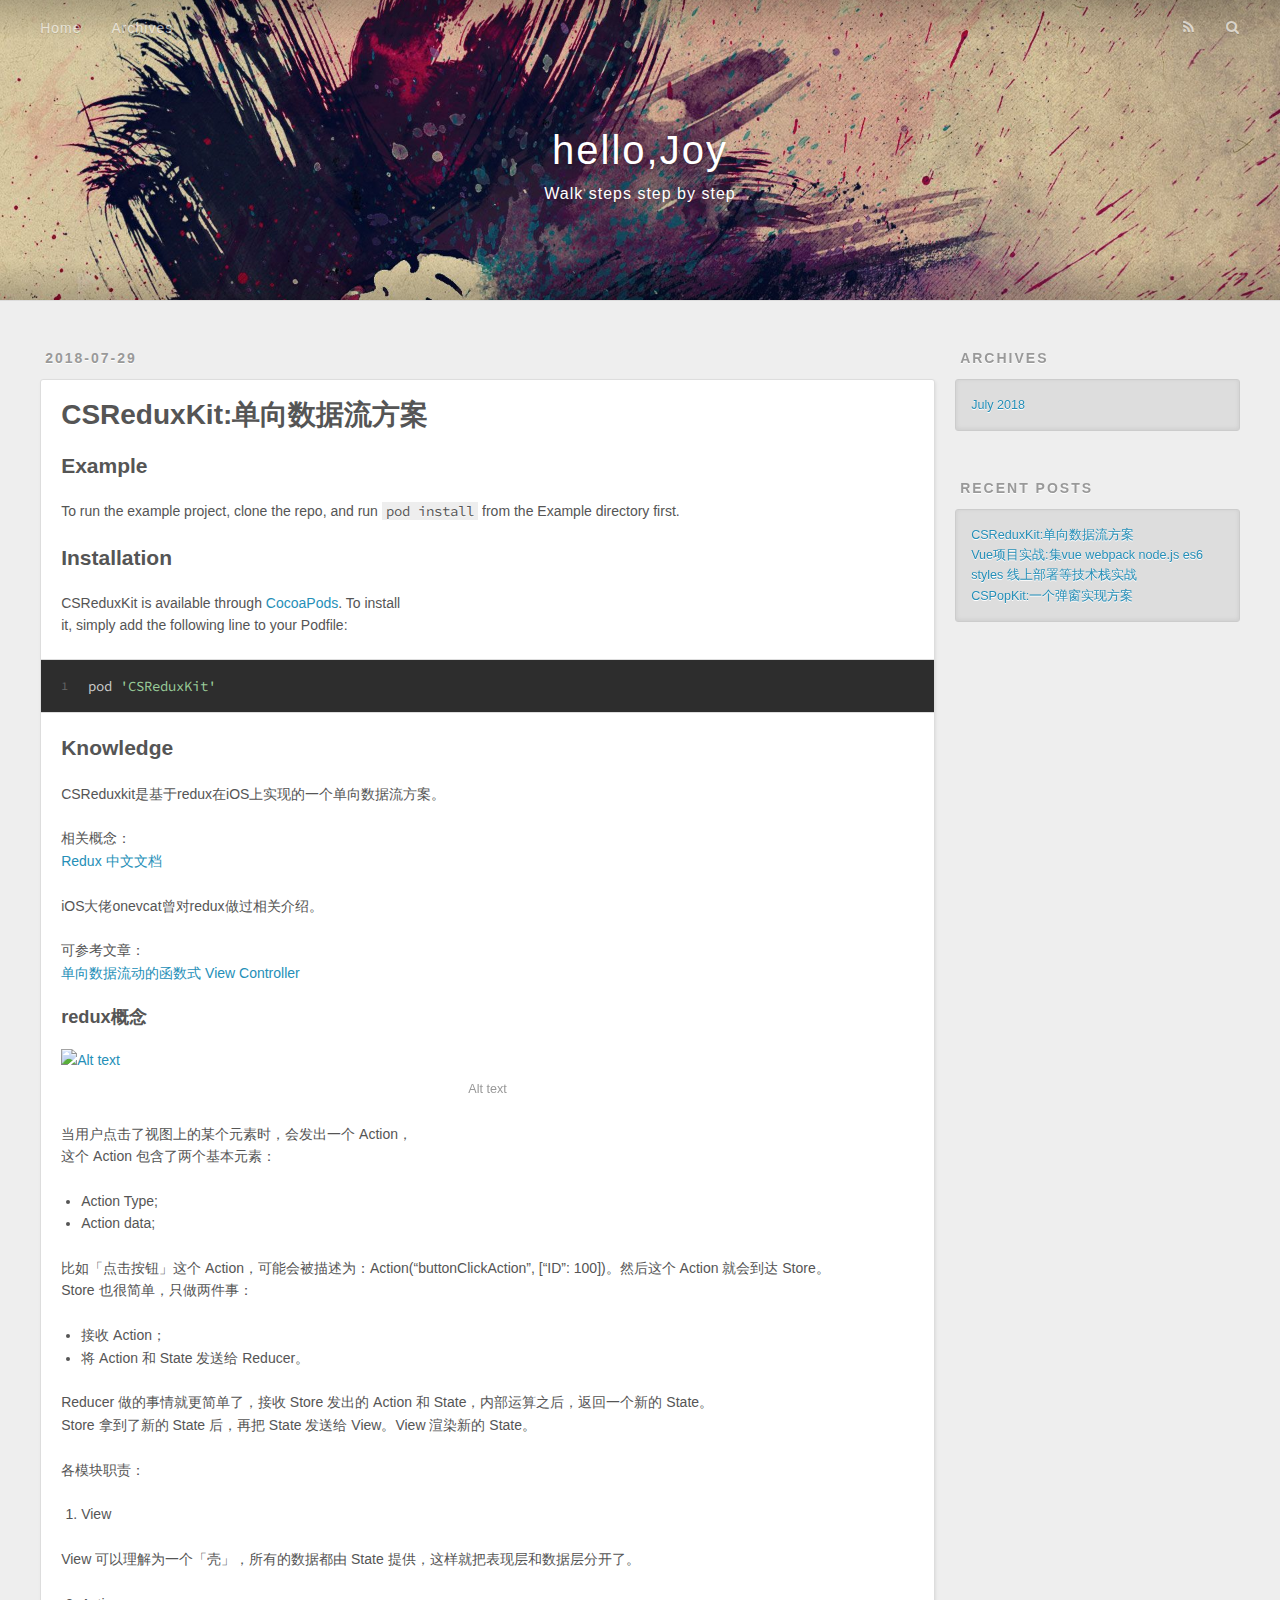
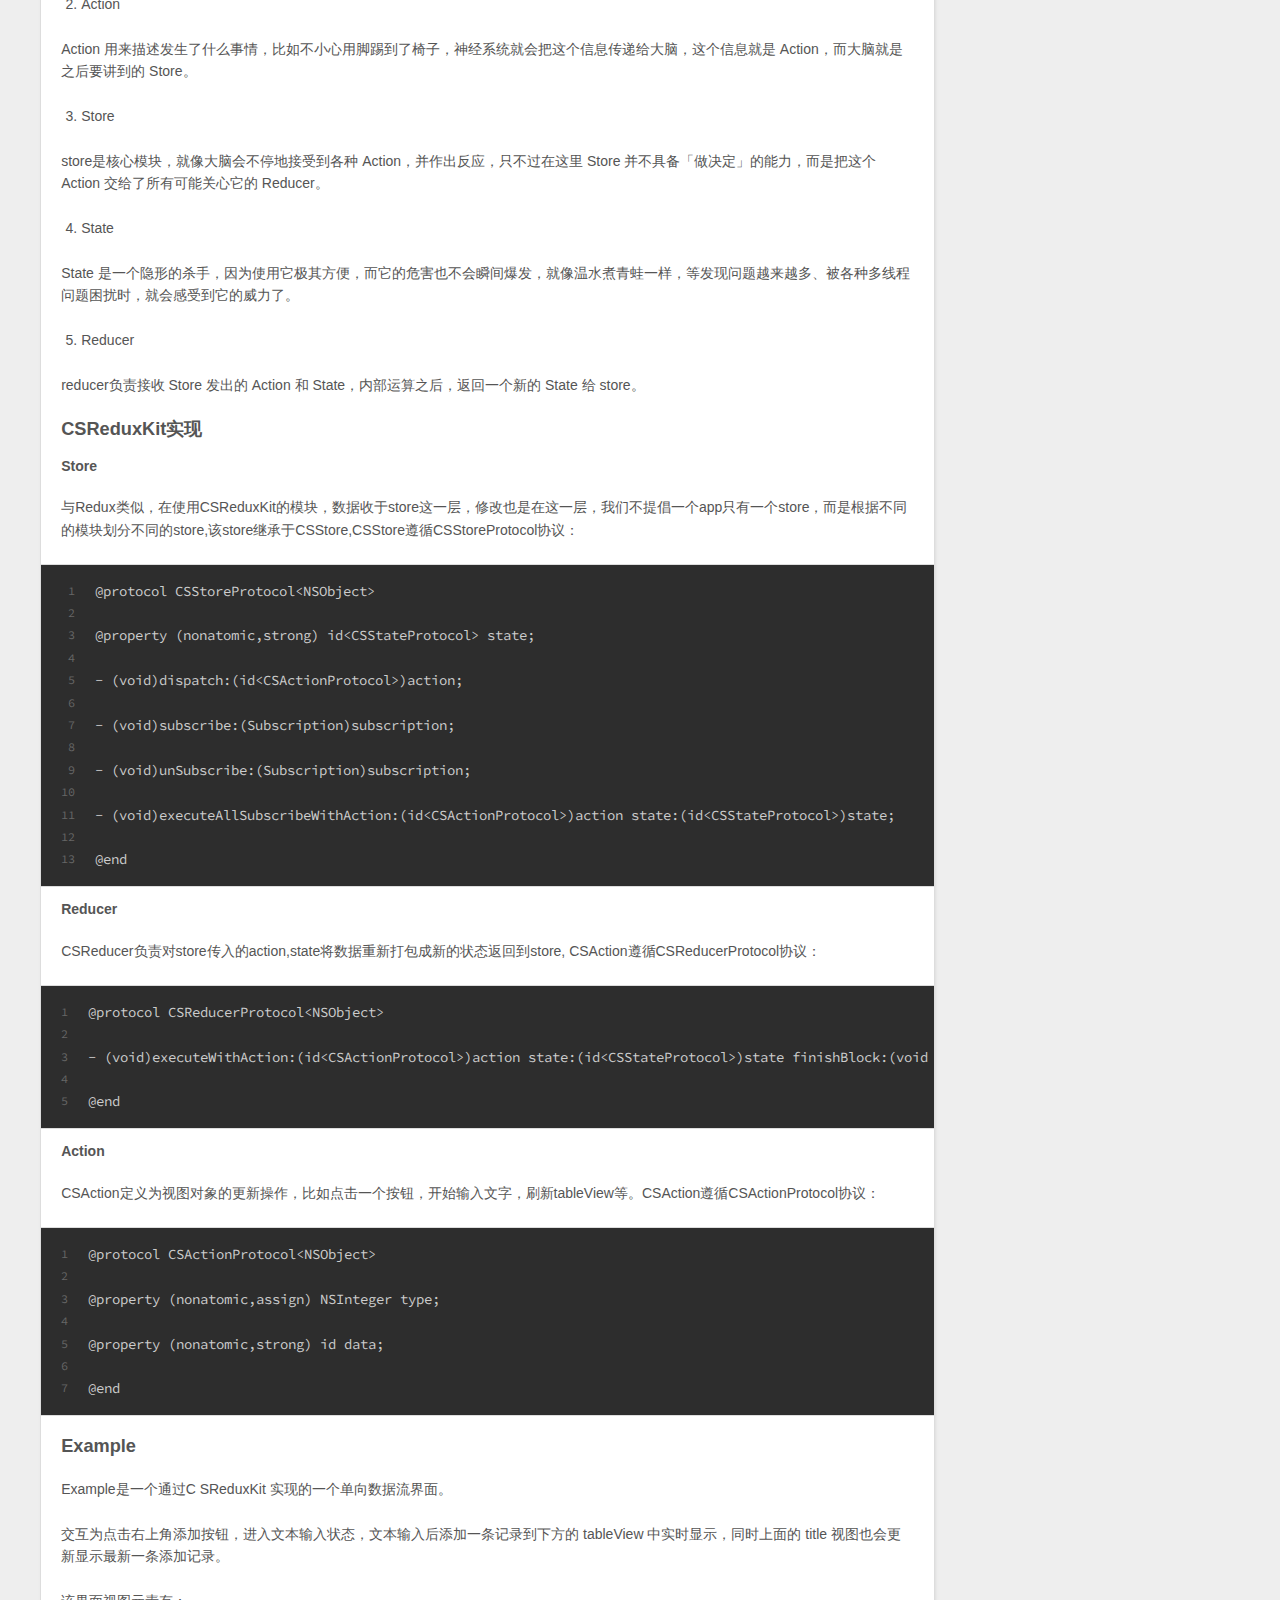
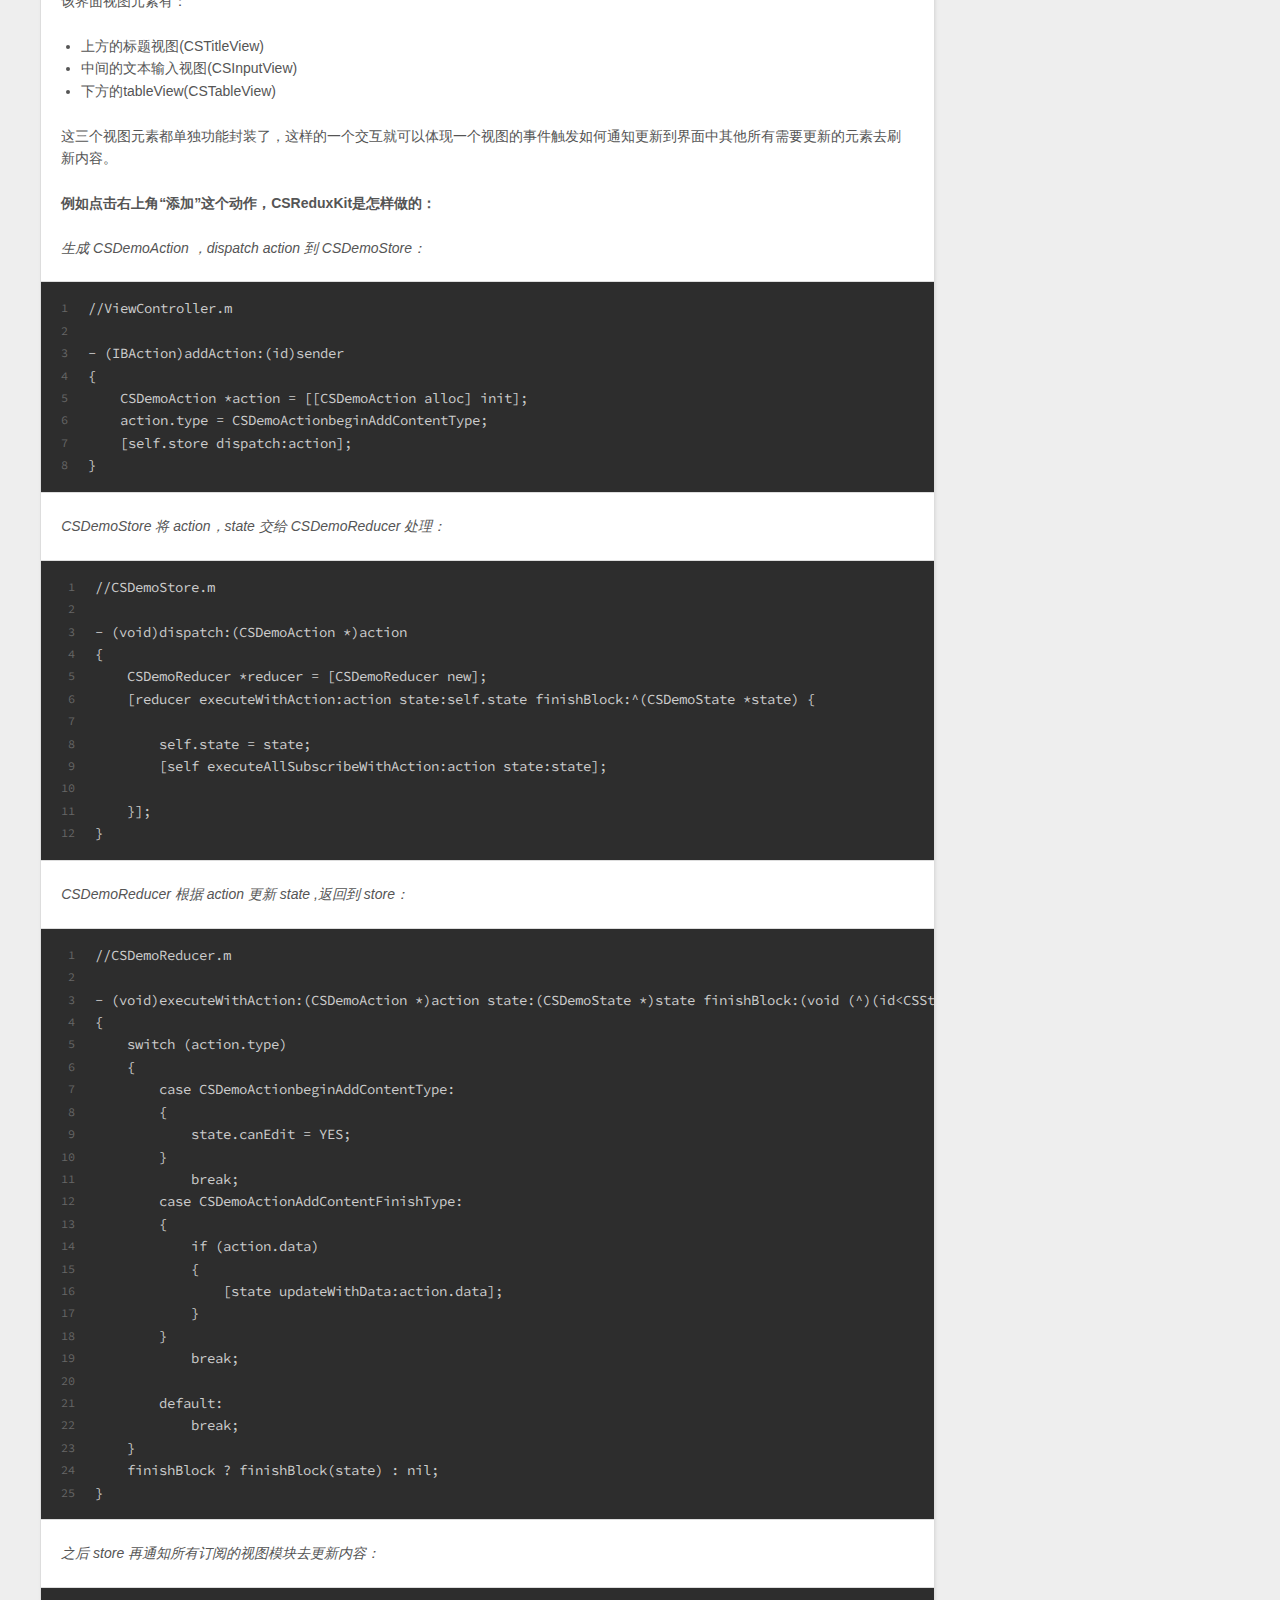
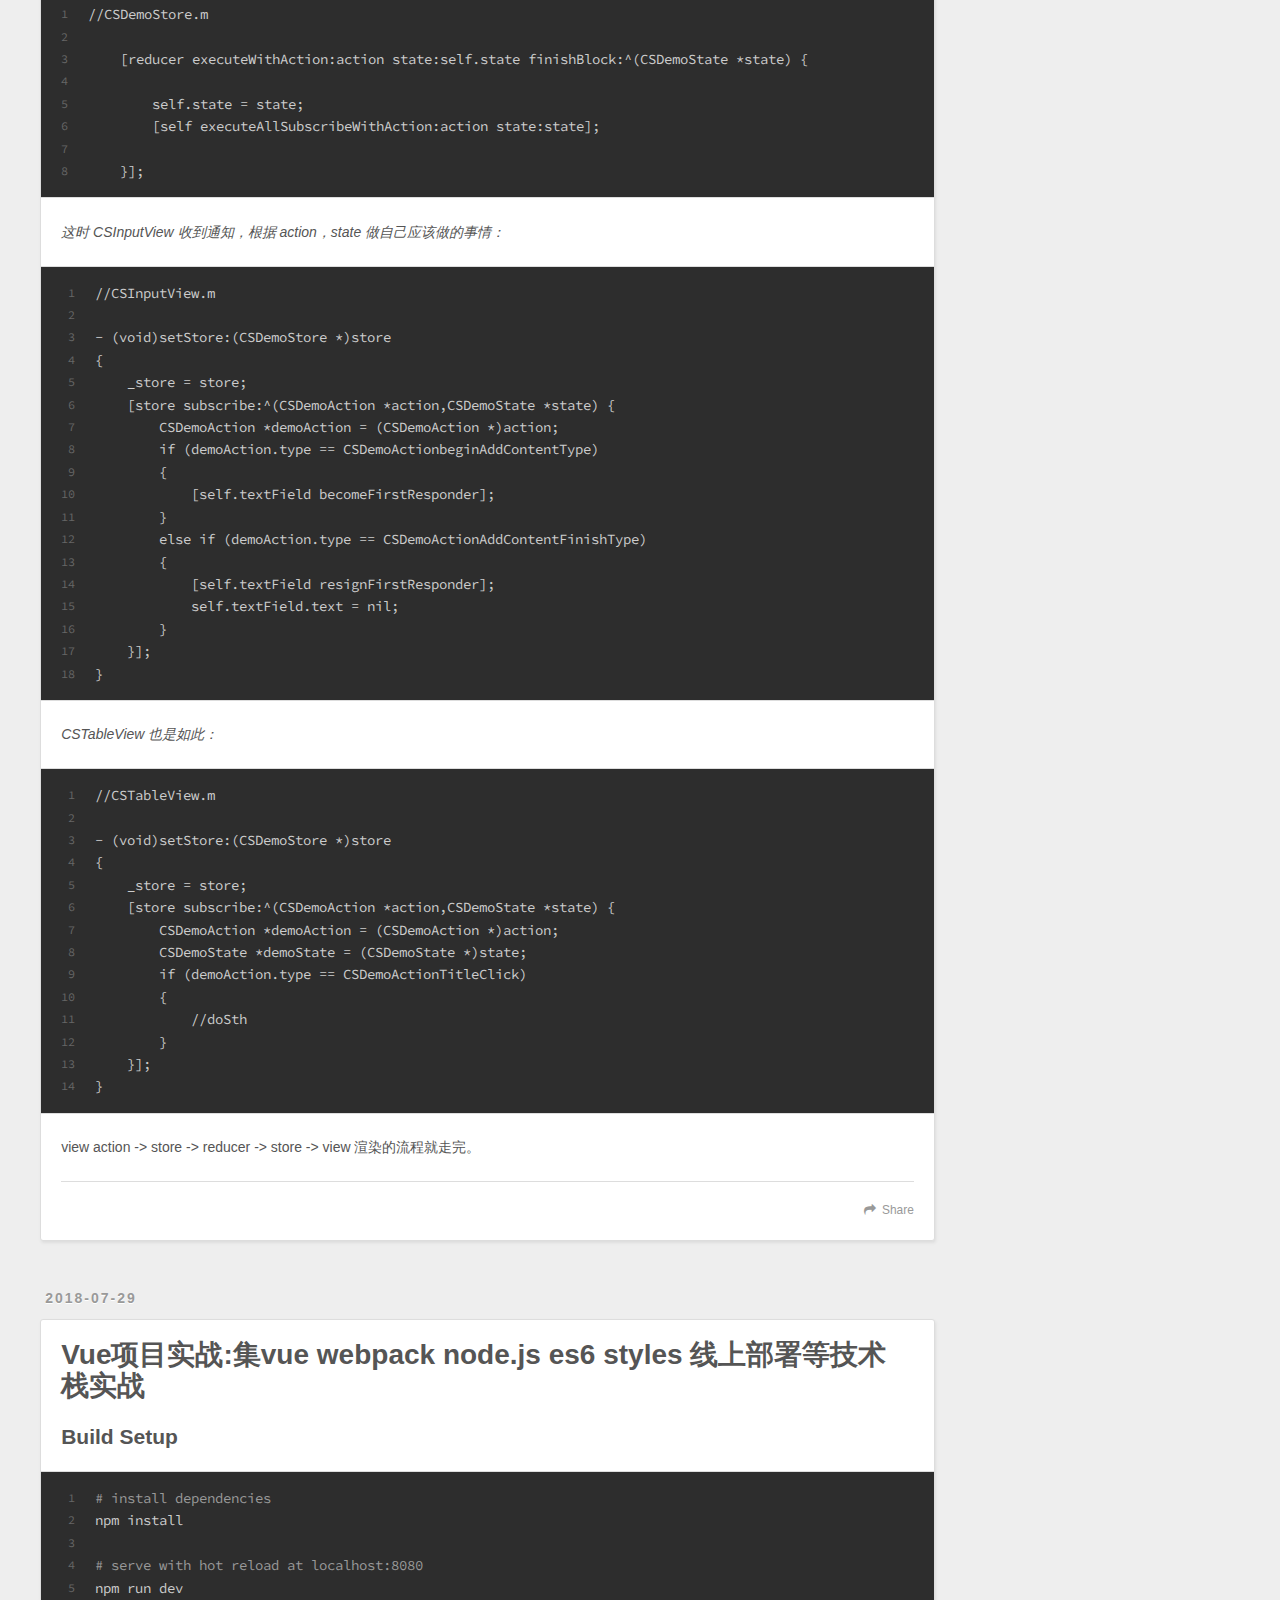
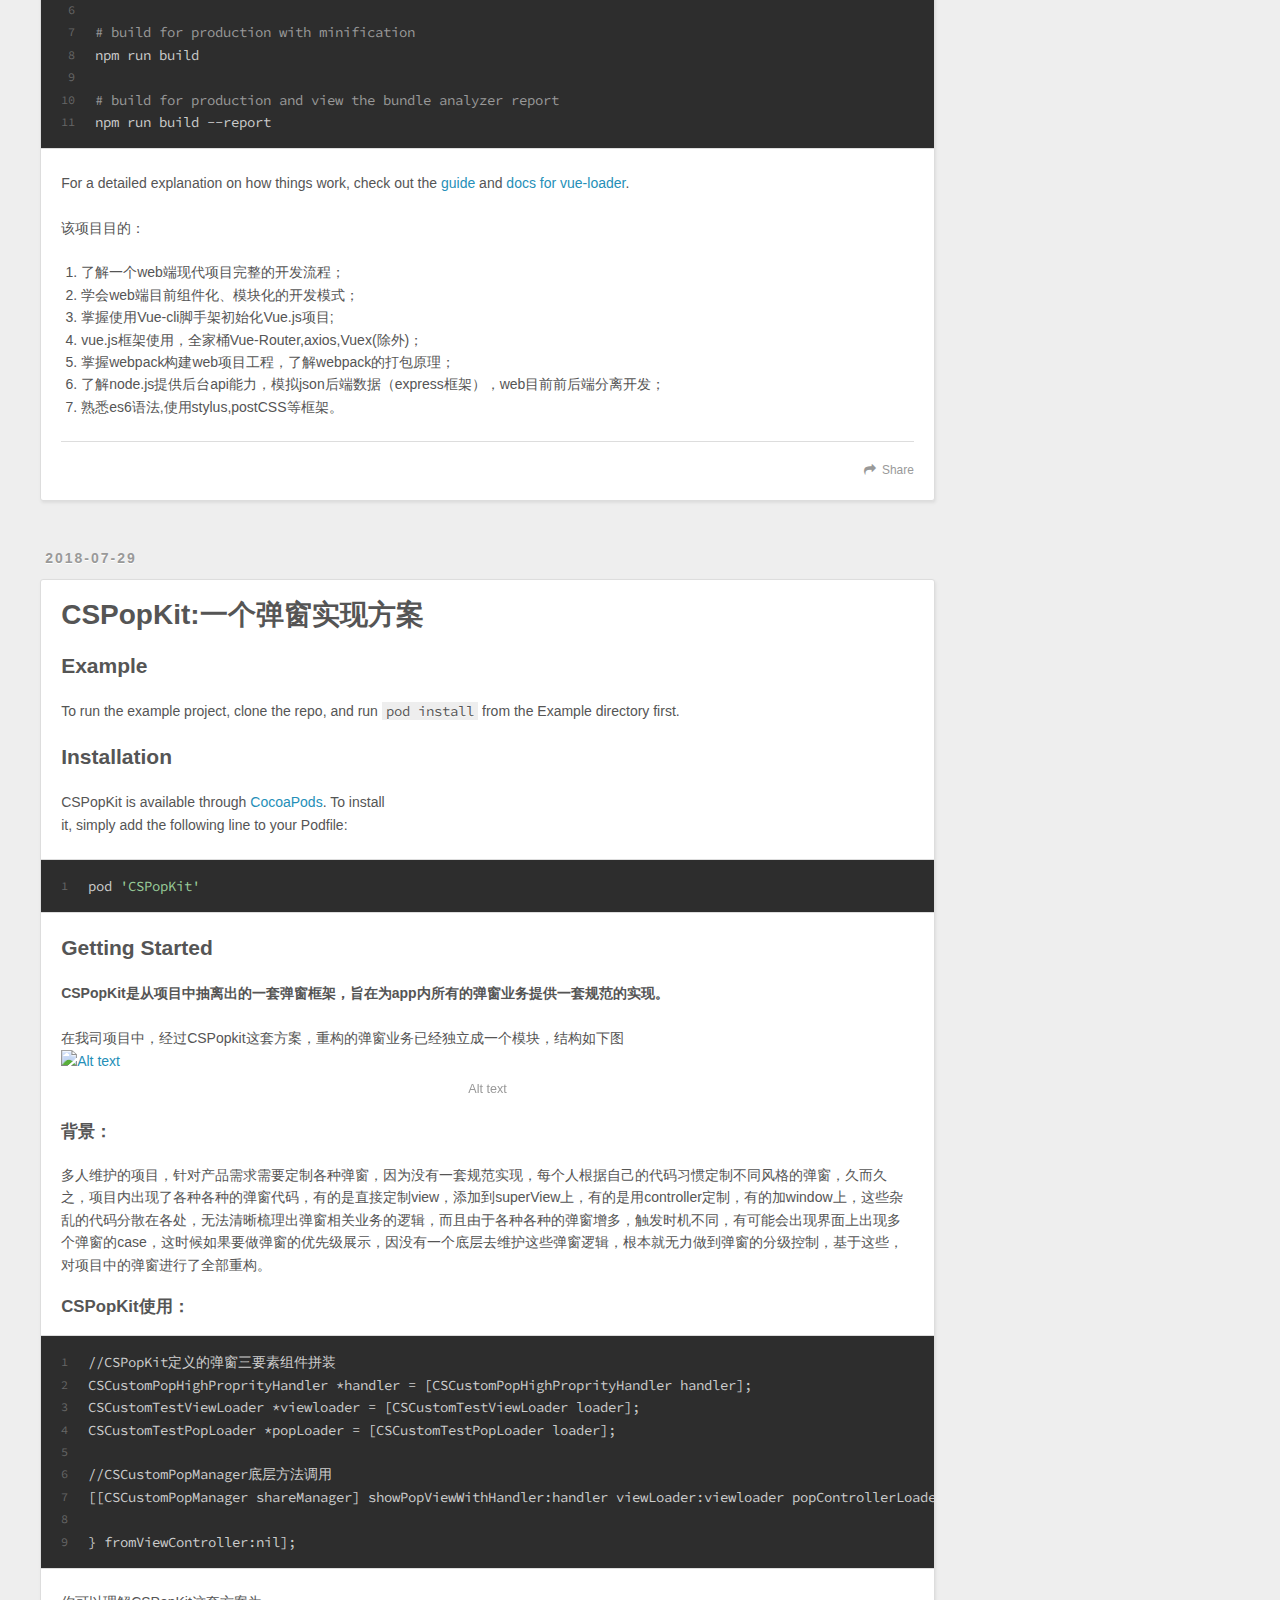
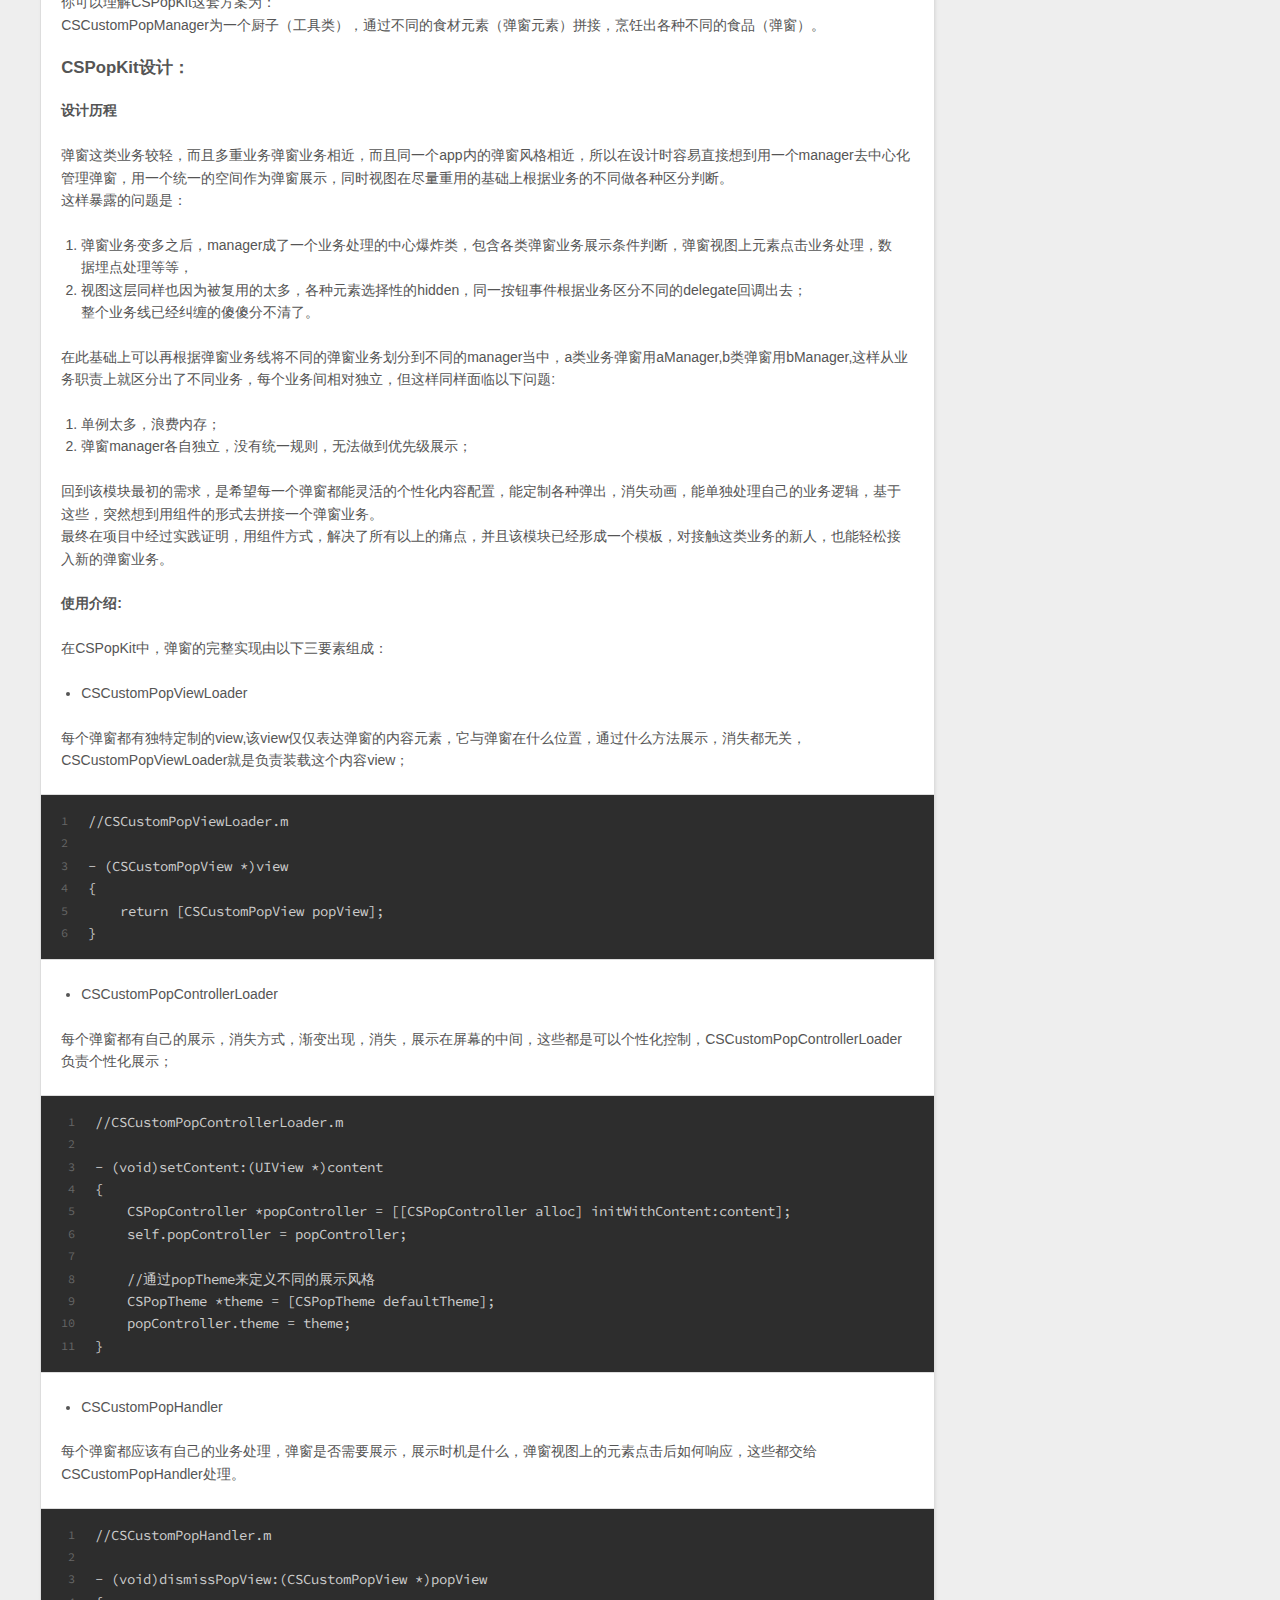
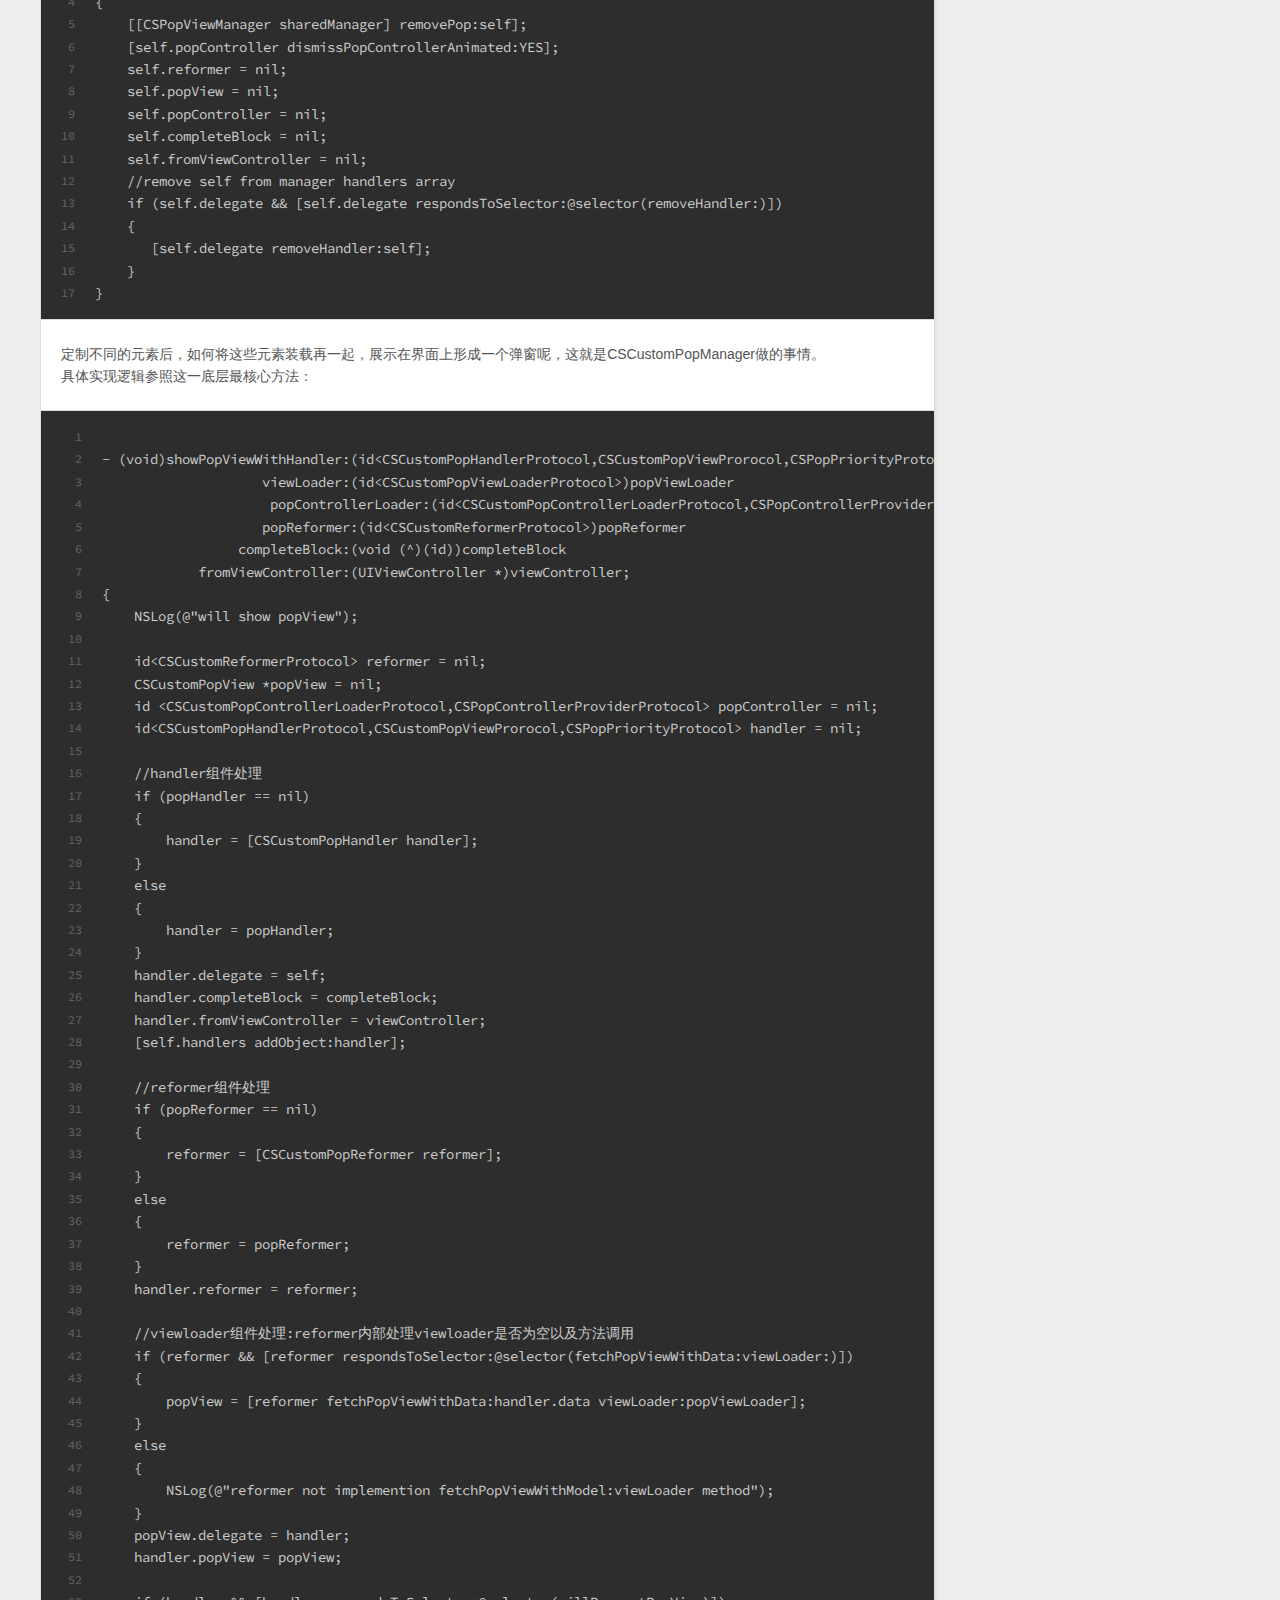
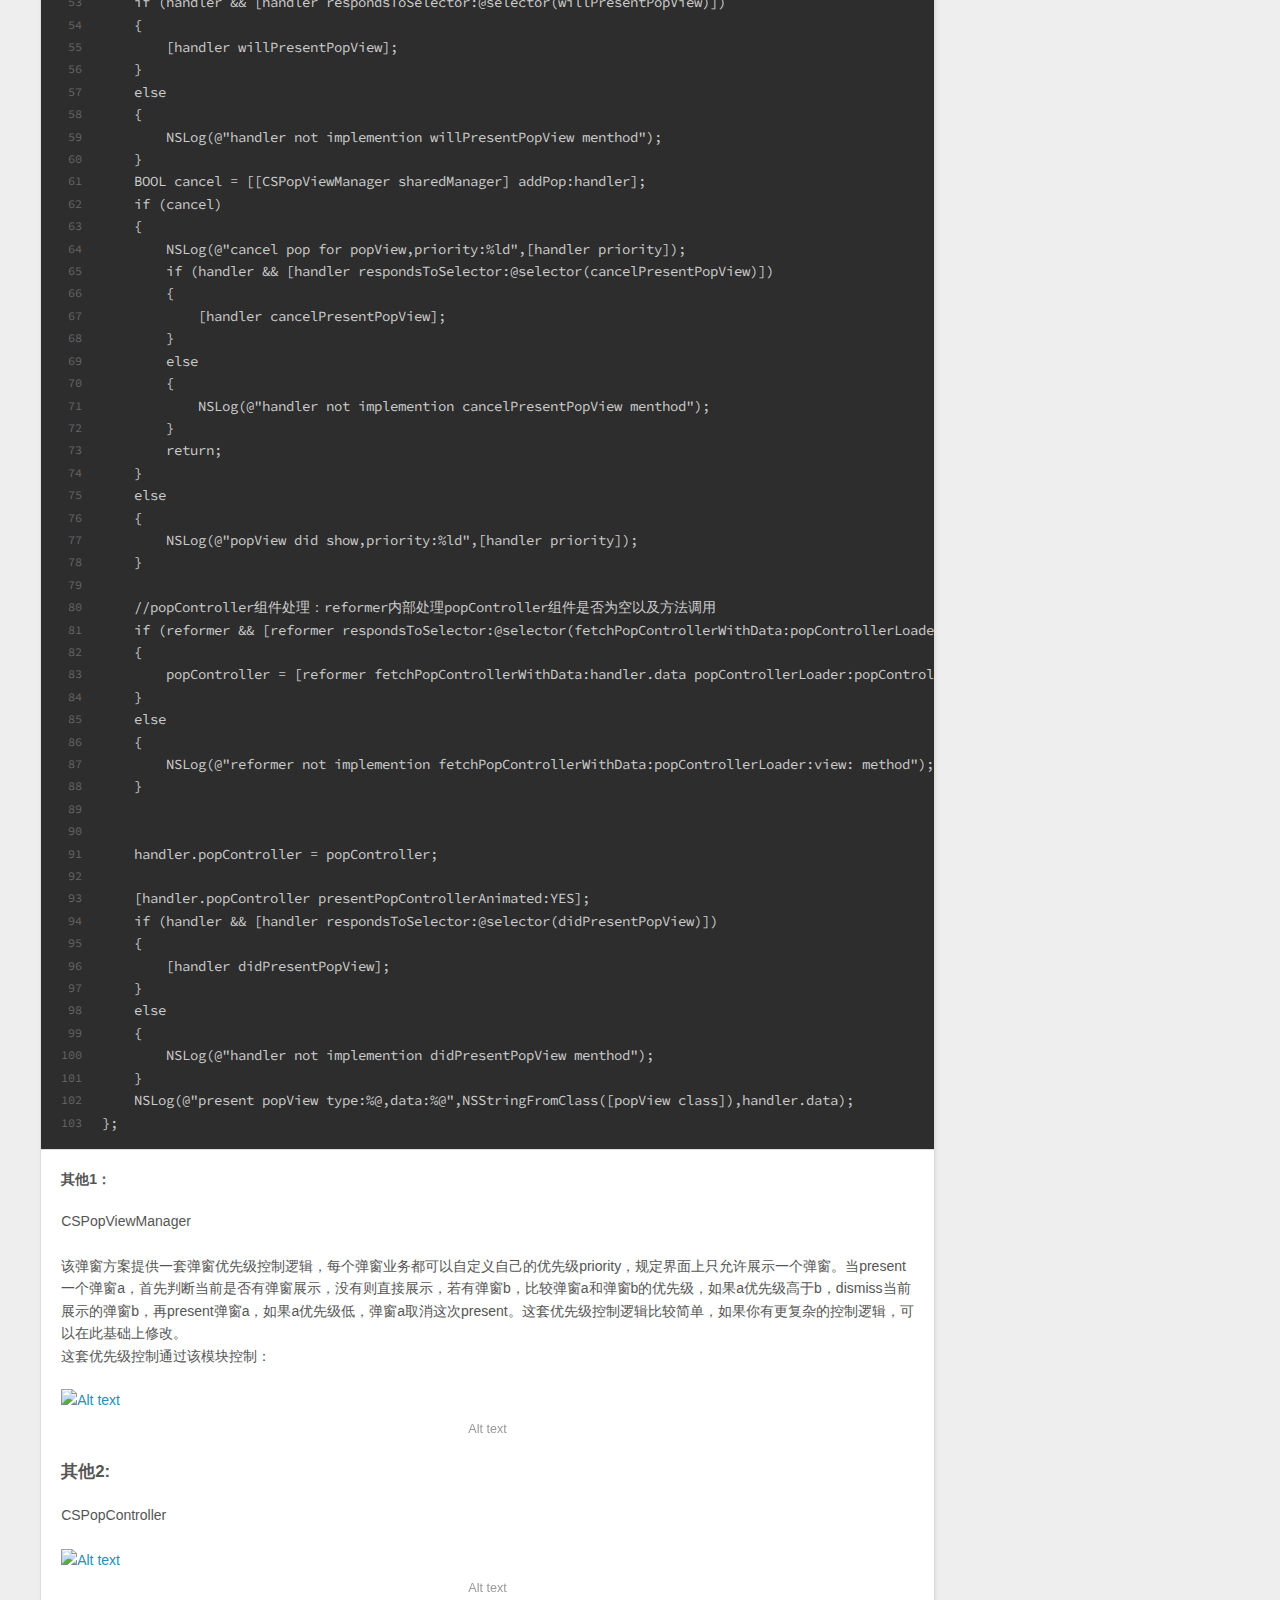
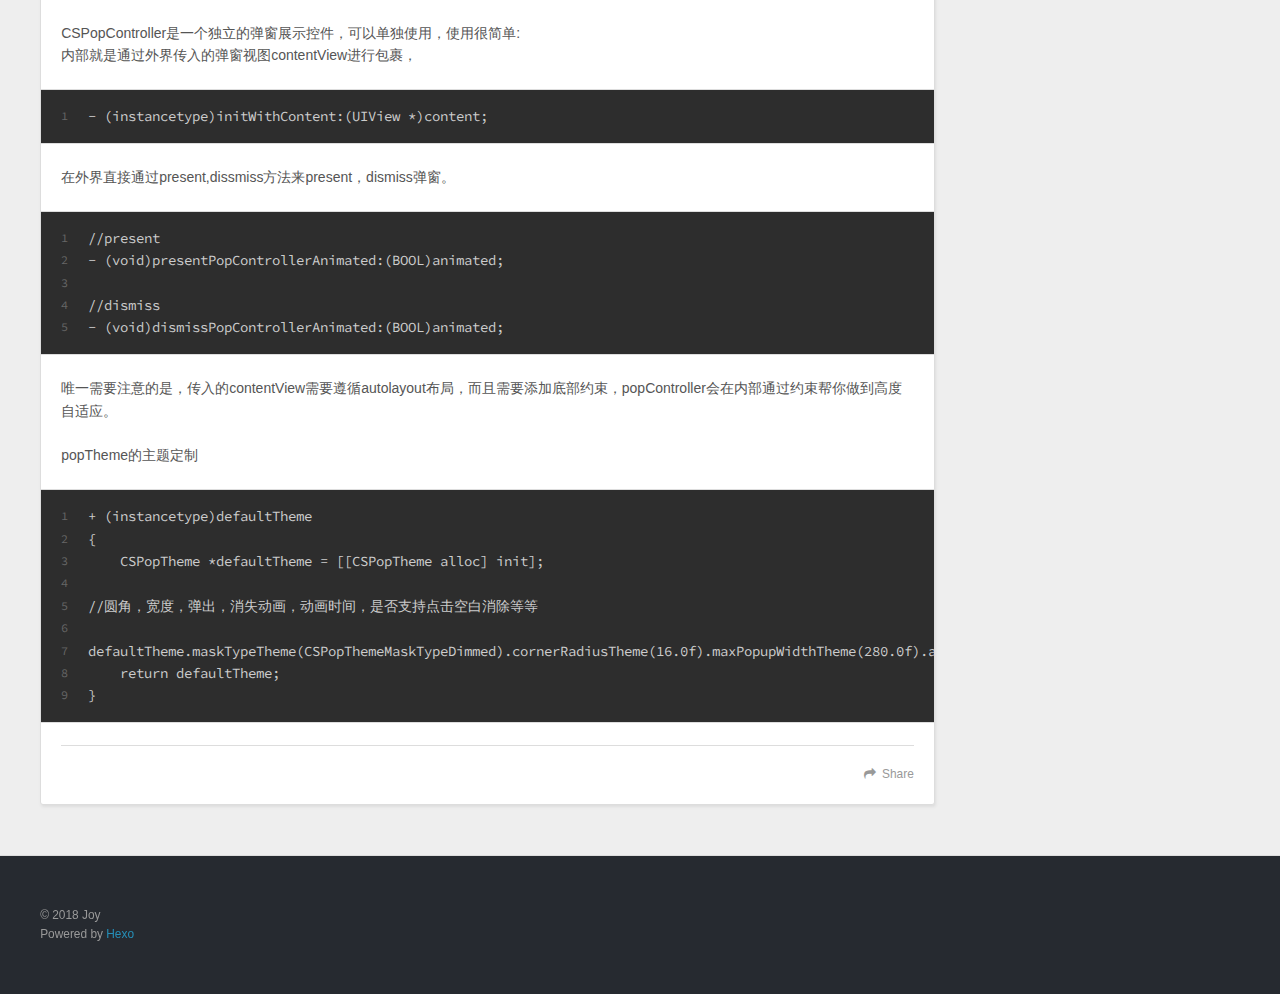
==== index.html @ 5680c247 "Site updated: 2018-07-29 22:04:09" ====
<!DOCTYPE html>
<html>
<head>
  <meta charset="utf-8">
  
  <title>hello,Joy</title>
  <meta name="viewport" content="width=device-width, initial-scale=1, maximum-scale=1">
  <meta property="og:type" content="website">
<meta property="og:title" content="hello,Joy">
<meta property="og:url" content="https://github.com/dormitory219/index.html">
<meta property="og:site_name" content="hello,Joy">
<meta property="og:locale" content="default">
<meta name="twitter:card" content="summary">
<meta name="twitter:title" content="hello,Joy">
  
    <link rel="alternate" href="/atom.xml" title="hello,Joy" type="application/atom+xml">
  
  
    <link rel="icon" href="/favicon.png">
  
  
    <link href="//fonts.googleapis.com/css?family=Source+Code+Pro" rel="stylesheet" type="text/css">
  
  <link rel="stylesheet" href="/css/style.css">
  

</head>

<body>
  <div id="container">
    <div id="wrap">
      <header id="header">
  <div id="banner"></div>
  <div id="header-outer" class="outer">
    <div id="header-title" class="inner">
      <h1 id="logo-wrap">
        <a href="/" id="logo">hello,Joy</a>
      </h1>
      
        <h2 id="subtitle-wrap">
          <a href="/" id="subtitle">Walk steps step by step</a>
        </h2>
      
    </div>
    <div id="header-inner" class="inner">
      <nav id="main-nav">
        <a id="main-nav-toggle" class="nav-icon"></a>
        
          <a class="main-nav-link" href="/">Home</a>
        
          <a class="main-nav-link" href="/archives">Archives</a>
        
      </nav>
      <nav id="sub-nav">
        
          <a id="nav-rss-link" class="nav-icon" href="/atom.xml" title="RSS Feed"></a>
        
        <a id="nav-search-btn" class="nav-icon" title="Search"></a>
      </nav>
      <div id="search-form-wrap">
        <form action="//google.com/search" method="get" accept-charset="UTF-8" class="search-form"><input type="search" name="q" class="search-form-input" placeholder="Search"><button type="submit" class="search-form-submit">&#xF002;</button><input type="hidden" name="sitesearch" value="https://github.com/dormitory219"></form>
      </div>
    </div>
  </div>
</header>
      <div class="outer">
        <section id="main">
  
    <article id="post-CSReduxKit - 单向数据流方案" class="article article-type-post" itemscope itemprop="blogPost">
  <div class="article-meta">
    <a href="/2018/07/29/CSReduxKit - 单向数据流方案/" class="article-date">
  <time datetime="2018-07-29T12:54:00.000Z" itemprop="datePublished">2018-07-29</time>
</a>
    
  </div>
  <div class="article-inner">
    
    
      <header class="article-header">
        
  
    <h1 itemprop="name">
      <a class="article-title" href="/2018/07/29/CSReduxKit - 单向数据流方案/">CSReduxKit:单向数据流方案</a>
    </h1>
  

      </header>
    
    <div class="article-entry" itemprop="articleBody">
      
        <h2 id="Example"><a href="#Example" class="headerlink" title="Example"></a>Example</h2><p>To run the example project, clone the repo, and run <code>pod install</code> from the Example directory first.</p>
<h2 id="Installation"><a href="#Installation" class="headerlink" title="Installation"></a>Installation</h2><p>CSReduxKit is available through <a href="http://cocoapods.org" target="_blank" rel="noopener">CocoaPods</a>. To install<br>it, simply add the following line to your Podfile:</p>
<figure class="highlight ruby"><table><tr><td class="gutter"><pre><span class="line">1</span><br></pre></td><td class="code"><pre><span class="line">pod <span class="string">'CSReduxKit'</span></span><br></pre></td></tr></table></figure>
<h2 id="Knowledge"><a href="#Knowledge" class="headerlink" title="Knowledge"></a>Knowledge</h2><p>CSReduxkit是基于redux在iOS上实现的一个单向数据流方案。</p>
<p>相关概念：<br><a href="http://www.redux.org.cn" target="_blank" rel="noopener">Redux 中文文档</a></p>
<p>iOS大佬onevcat曾对redux做过相关介绍。</p>
<p>可参考文章：<br><a href="https://onevcat.com/2017/07/state-based-viewcontroller/" target="_blank" rel="noopener">单向数据流动的函数式 View Controller</a></p>
<h3 id="redux概念"><a href="#redux概念" class="headerlink" title="redux概念"></a>redux概念</h3><p><img src="./redux_basic_data_flow.gif" alt="Alt text"></p>
<p>当用户点击了视图上的某个元素时，会发出一个 Action，<br>这个 Action 包含了两个基本元素：</p>
<ul>
<li>Action Type;</li>
<li>Action data;</li>
</ul>
<p>比如「点击按钮」这个 Action，可能会被描述为：Action(“buttonClickAction”, [“ID”: 100])。然后这个 Action 就会到达 Store。<br>Store 也很简单，只做两件事：</p>
<ul>
<li>接收 Action；</li>
<li>将 Action 和 State 发送给 Reducer。</li>
</ul>
<p>Reducer 做的事情就更简单了，接收 Store 发出的 Action 和 State，内部运算之后，返回一个新的 State。<br>Store 拿到了新的 State 后，再把 State 发送给 View。View 渲染新的 State。</p>
<p>各模块职责：</p>
<ol>
<li>View</li>
</ol>
<p>View 可以理解为一个「壳」，所有的数据都由 State 提供，这样就把表现层和数据层分开了。</p>
<ol start="2">
<li>Action</li>
</ol>
<p>Action 用来描述发生了什么事情，比如不小心用脚踢到了椅子，神经系统就会把这个信息传递给大脑，这个信息就是 Action，而大脑就是之后要讲到的 Store。</p>
<ol start="3">
<li>Store</li>
</ol>
<p>store是核心模块，就像大脑会不停地接受到各种 Action，并作出反应，只不过在这里 Store 并不具备「做决定」的能力，而是把这个 Action 交给了所有可能关心它的 Reducer。</p>
<ol start="4">
<li>State</li>
</ol>
<p>State 是一个隐形的杀手，因为使用它极其方便，而它的危害也不会瞬间爆发，就像温水煮青蛙一样，等发现问题越来越多、被各种多线程问题困扰时，就会感受到它的威力了。</p>
<ol start="5">
<li>Reducer </li>
</ol>
<p>reducer负责接收 Store 发出的 Action 和 State，内部运算之后，返回一个新的 State 给 store。</p>
<h3 id="CSReduxKit实现"><a href="#CSReduxKit实现" class="headerlink" title="CSReduxKit实现"></a>CSReduxKit实现</h3><h5 id="Store"><a href="#Store" class="headerlink" title="Store"></a>Store</h5><p>与Redux类似，在使用CSReduxKit的模块，数据收于store这一层，修改也是在这一层，我们不提倡一个app只有一个store，而是根据不同的模块划分不同的store,该store继承于CSStore,CSStore遵循CSStoreProtocol协议：</p>
<figure class="highlight plain"><table><tr><td class="gutter"><pre><span class="line">1</span><br><span class="line">2</span><br><span class="line">3</span><br><span class="line">4</span><br><span class="line">5</span><br><span class="line">6</span><br><span class="line">7</span><br><span class="line">8</span><br><span class="line">9</span><br><span class="line">10</span><br><span class="line">11</span><br><span class="line">12</span><br><span class="line">13</span><br></pre></td><td class="code"><pre><span class="line">@protocol CSStoreProtocol&lt;NSObject&gt;</span><br><span class="line"></span><br><span class="line">@property (nonatomic,strong) id&lt;CSStateProtocol&gt; state;</span><br><span class="line"></span><br><span class="line">- (void)dispatch:(id&lt;CSActionProtocol&gt;)action;</span><br><span class="line"></span><br><span class="line">- (void)subscribe:(Subscription)subscription;</span><br><span class="line"></span><br><span class="line">- (void)unSubscribe:(Subscription)subscription;</span><br><span class="line"></span><br><span class="line">- (void)executeAllSubscribeWithAction:(id&lt;CSActionProtocol&gt;)action state:(id&lt;CSStateProtocol&gt;)state;</span><br><span class="line"></span><br><span class="line">@end</span><br></pre></td></tr></table></figure>
<h5 id="Reducer"><a href="#Reducer" class="headerlink" title="Reducer"></a>Reducer</h5><p>CSReducer负责对store传入的action,state将数据重新打包成新的状态返回到store, CSAction遵循CSReducerProtocol协议：</p>
<figure class="highlight plain"><table><tr><td class="gutter"><pre><span class="line">1</span><br><span class="line">2</span><br><span class="line">3</span><br><span class="line">4</span><br><span class="line">5</span><br></pre></td><td class="code"><pre><span class="line">@protocol CSReducerProtocol&lt;NSObject&gt;</span><br><span class="line"></span><br><span class="line">- (void)executeWithAction:(id&lt;CSActionProtocol&gt;)action state:(id&lt;CSStateProtocol&gt;)state finishBlock:(void (^)(id &lt;CSStateProtocol&gt; state))finishBlock;</span><br><span class="line"></span><br><span class="line">@end</span><br></pre></td></tr></table></figure>
<h5 id="Action"><a href="#Action" class="headerlink" title="Action"></a>Action</h5><p>CSAction定义为视图对象的更新操作，比如点击一个按钮，开始输入文字，刷新tableView等。CSAction遵循CSActionProtocol协议：</p>
<figure class="highlight plain"><table><tr><td class="gutter"><pre><span class="line">1</span><br><span class="line">2</span><br><span class="line">3</span><br><span class="line">4</span><br><span class="line">5</span><br><span class="line">6</span><br><span class="line">7</span><br></pre></td><td class="code"><pre><span class="line">@protocol CSActionProtocol&lt;NSObject&gt;</span><br><span class="line"></span><br><span class="line">@property (nonatomic,assign) NSInteger type;</span><br><span class="line"></span><br><span class="line">@property (nonatomic,strong) id data;</span><br><span class="line"></span><br><span class="line">@end</span><br></pre></td></tr></table></figure>
<h3 id="Example-1"><a href="#Example-1" class="headerlink" title="Example"></a>Example</h3><p>Example是一个通过C SReduxKit 实现的一个单向数据流界面。</p>
<p>交互为点击右上角添加按钮，进入文本输入状态，文本输入后添加一条记录到下方的 tableView 中实时显示，同时上面的 title 视图也会更新显示最新一条添加记录。</p>
<p>该界面视图元素有：</p>
<ul>
<li>上方的标题视图(CSTitleView)</li>
<li>中间的文本输入视图(CSInputView)</li>
<li>下方的tableView(CSTableView)</li>
</ul>
<p>这三个视图元素都单独功能封装了，这样的一个交互就可以体现一个视图的事件触发如何通知更新到界面中其他所有需要更新的元素去刷新内容。</p>
<p><strong>例如点击右上角“添加”这个动作，CSReduxKit是怎样做的：</strong></p>
<p><em>生成 CSDemoAction ，dispatch action 到 CSDemoStore：</em></p>
<figure class="highlight plain"><table><tr><td class="gutter"><pre><span class="line">1</span><br><span class="line">2</span><br><span class="line">3</span><br><span class="line">4</span><br><span class="line">5</span><br><span class="line">6</span><br><span class="line">7</span><br><span class="line">8</span><br></pre></td><td class="code"><pre><span class="line">//ViewController.m</span><br><span class="line"></span><br><span class="line">- (IBAction)addAction:(id)sender</span><br><span class="line">&#123;</span><br><span class="line">    CSDemoAction *action = [[CSDemoAction alloc] init];</span><br><span class="line">    action.type = CSDemoActionbeginAddContentType;</span><br><span class="line">    [self.store dispatch:action];</span><br><span class="line">&#125;</span><br></pre></td></tr></table></figure>
<p><em>CSDemoStore 将 action，state 交给 CSDemoReducer 处理：</em></p>
<figure class="highlight plain"><table><tr><td class="gutter"><pre><span class="line">1</span><br><span class="line">2</span><br><span class="line">3</span><br><span class="line">4</span><br><span class="line">5</span><br><span class="line">6</span><br><span class="line">7</span><br><span class="line">8</span><br><span class="line">9</span><br><span class="line">10</span><br><span class="line">11</span><br><span class="line">12</span><br></pre></td><td class="code"><pre><span class="line">//CSDemoStore.m</span><br><span class="line"></span><br><span class="line">- (void)dispatch:(CSDemoAction *)action</span><br><span class="line">&#123;</span><br><span class="line">    CSDemoReducer *reducer = [CSDemoReducer new];</span><br><span class="line">    [reducer executeWithAction:action state:self.state finishBlock:^(CSDemoState *state) &#123;</span><br><span class="line">        </span><br><span class="line">        self.state = state;</span><br><span class="line">        [self executeAllSubscribeWithAction:action state:state];</span><br><span class="line"></span><br><span class="line">    &#125;];</span><br><span class="line">&#125;</span><br></pre></td></tr></table></figure>
<p><em>CSDemoReducer 根据 action 更新 state ,返回到 store：</em></p>
<figure class="highlight plain"><table><tr><td class="gutter"><pre><span class="line">1</span><br><span class="line">2</span><br><span class="line">3</span><br><span class="line">4</span><br><span class="line">5</span><br><span class="line">6</span><br><span class="line">7</span><br><span class="line">8</span><br><span class="line">9</span><br><span class="line">10</span><br><span class="line">11</span><br><span class="line">12</span><br><span class="line">13</span><br><span class="line">14</span><br><span class="line">15</span><br><span class="line">16</span><br><span class="line">17</span><br><span class="line">18</span><br><span class="line">19</span><br><span class="line">20</span><br><span class="line">21</span><br><span class="line">22</span><br><span class="line">23</span><br><span class="line">24</span><br><span class="line">25</span><br></pre></td><td class="code"><pre><span class="line">//CSDemoReducer.m</span><br><span class="line"></span><br><span class="line">- (void)executeWithAction:(CSDemoAction *)action state:(CSDemoState *)state finishBlock:(void (^)(id&lt;CSStateProtocol&gt;))finishBlock</span><br><span class="line">&#123;</span><br><span class="line">    switch (action.type)</span><br><span class="line">    &#123;</span><br><span class="line">        case CSDemoActionbeginAddContentType:</span><br><span class="line">        &#123;</span><br><span class="line">            state.canEdit = YES;</span><br><span class="line">        &#125;</span><br><span class="line">            break;</span><br><span class="line">        case CSDemoActionAddContentFinishType:</span><br><span class="line">        &#123;</span><br><span class="line">            if (action.data)</span><br><span class="line">            &#123;</span><br><span class="line">                [state updateWithData:action.data];</span><br><span class="line">            &#125;</span><br><span class="line">        &#125;</span><br><span class="line">            break;</span><br><span class="line">            </span><br><span class="line">        default:</span><br><span class="line">            break;</span><br><span class="line">    &#125;</span><br><span class="line">    finishBlock ? finishBlock(state) : nil;</span><br><span class="line">&#125;</span><br></pre></td></tr></table></figure>
<p><em>之后 store 再通知所有订阅的视图模块去更新内容：</em></p>
<figure class="highlight plain"><table><tr><td class="gutter"><pre><span class="line">1</span><br><span class="line">2</span><br><span class="line">3</span><br><span class="line">4</span><br><span class="line">5</span><br><span class="line">6</span><br><span class="line">7</span><br><span class="line">8</span><br></pre></td><td class="code"><pre><span class="line">//CSDemoStore.m</span><br><span class="line"></span><br><span class="line">    [reducer executeWithAction:action state:self.state finishBlock:^(CSDemoState *state) &#123;</span><br><span class="line">        </span><br><span class="line">        self.state = state;</span><br><span class="line">        [self executeAllSubscribeWithAction:action state:state];</span><br><span class="line"></span><br><span class="line">    &#125;];</span><br></pre></td></tr></table></figure>
<p><em>这时 CSInputView 收到通知，根据 action，state 做自己应该做的事情：</em></p>
<figure class="highlight plain"><table><tr><td class="gutter"><pre><span class="line">1</span><br><span class="line">2</span><br><span class="line">3</span><br><span class="line">4</span><br><span class="line">5</span><br><span class="line">6</span><br><span class="line">7</span><br><span class="line">8</span><br><span class="line">9</span><br><span class="line">10</span><br><span class="line">11</span><br><span class="line">12</span><br><span class="line">13</span><br><span class="line">14</span><br><span class="line">15</span><br><span class="line">16</span><br><span class="line">17</span><br><span class="line">18</span><br></pre></td><td class="code"><pre><span class="line">//CSInputView.m</span><br><span class="line"></span><br><span class="line">- (void)setStore:(CSDemoStore *)store</span><br><span class="line">&#123;</span><br><span class="line">    _store = store;</span><br><span class="line">    [store subscribe:^(CSDemoAction *action,CSDemoState *state) &#123;</span><br><span class="line">        CSDemoAction *demoAction = (CSDemoAction *)action;</span><br><span class="line">        if (demoAction.type == CSDemoActionbeginAddContentType)</span><br><span class="line">        &#123;</span><br><span class="line">            [self.textField becomeFirstResponder];</span><br><span class="line">        &#125;</span><br><span class="line">        else if (demoAction.type == CSDemoActionAddContentFinishType)</span><br><span class="line">        &#123;</span><br><span class="line">            [self.textField resignFirstResponder];</span><br><span class="line">            self.textField.text = nil;</span><br><span class="line">        &#125;</span><br><span class="line">    &#125;];</span><br><span class="line">&#125;</span><br></pre></td></tr></table></figure>
<p><em>CSTableView 也是如此：</em></p>
<figure class="highlight plain"><table><tr><td class="gutter"><pre><span class="line">1</span><br><span class="line">2</span><br><span class="line">3</span><br><span class="line">4</span><br><span class="line">5</span><br><span class="line">6</span><br><span class="line">7</span><br><span class="line">8</span><br><span class="line">9</span><br><span class="line">10</span><br><span class="line">11</span><br><span class="line">12</span><br><span class="line">13</span><br><span class="line">14</span><br></pre></td><td class="code"><pre><span class="line">//CSTableView.m</span><br><span class="line"></span><br><span class="line">- (void)setStore:(CSDemoStore *)store</span><br><span class="line">&#123;</span><br><span class="line">    _store = store;</span><br><span class="line">    [store subscribe:^(CSDemoAction *action,CSDemoState *state) &#123;</span><br><span class="line">        CSDemoAction *demoAction = (CSDemoAction *)action;</span><br><span class="line">        CSDemoState *demoState = (CSDemoState *)state;</span><br><span class="line">        if (demoAction.type == CSDemoActionTitleClick)</span><br><span class="line">        &#123;</span><br><span class="line">            //doSth</span><br><span class="line">        &#125;</span><br><span class="line">    &#125;];</span><br><span class="line">&#125;</span><br></pre></td></tr></table></figure>
<p>view action -&gt; store -&gt; reducer -&gt; store -&gt; view 渲染的流程就走完。</p>

      
    </div>
    <footer class="article-footer">
      <a data-url="https://github.com/dormitory219/2018/07/29/CSReduxKit - 单向数据流方案/" data-id="cjk6wq6vm00009htxd1jhre7g" class="article-share-link">Share</a>
      
      
    </footer>
  </div>
  
</article>


  
    <article id="post-Vue项目实战" class="article article-type-post" itemscope itemprop="blogPost">
  <div class="article-meta">
    <a href="/2018/07/29/Vue项目实战/" class="article-date">
  <time datetime="2018-07-29T12:54:00.000Z" itemprop="datePublished">2018-07-29</time>
</a>
    
  </div>
  <div class="article-inner">
    
    
      <header class="article-header">
        
  
    <h1 itemprop="name">
      <a class="article-title" href="/2018/07/29/Vue项目实战/">Vue项目实战:集vue webpack node.js es6 styles 线上部署等技术栈实战</a>
    </h1>
  

      </header>
    
    <div class="article-entry" itemprop="articleBody">
      
        <h2 id="Build-Setup"><a href="#Build-Setup" class="headerlink" title="Build Setup"></a>Build Setup</h2><figure class="highlight bash"><table><tr><td class="gutter"><pre><span class="line">1</span><br><span class="line">2</span><br><span class="line">3</span><br><span class="line">4</span><br><span class="line">5</span><br><span class="line">6</span><br><span class="line">7</span><br><span class="line">8</span><br><span class="line">9</span><br><span class="line">10</span><br><span class="line">11</span><br></pre></td><td class="code"><pre><span class="line"><span class="comment"># install dependencies</span></span><br><span class="line">npm install</span><br><span class="line"></span><br><span class="line"><span class="comment"># serve with hot reload at localhost:8080</span></span><br><span class="line">npm run dev</span><br><span class="line"></span><br><span class="line"><span class="comment"># build for production with minification</span></span><br><span class="line">npm run build</span><br><span class="line"></span><br><span class="line"><span class="comment"># build for production and view the bundle analyzer report</span></span><br><span class="line">npm run build --report</span><br></pre></td></tr></table></figure>
<p>For a detailed explanation on how things work, check out the <a href="http://vuejs-templates.github.io/webpack/" target="_blank" rel="noopener">guide</a> and <a href="http://vuejs.github.io/vue-loader" target="_blank" rel="noopener">docs for vue-loader</a>.</p>
<p>该项目目的：</p>
<ol>
<li>了解一个web端现代项目完整的开发流程；</li>
<li>学会web端目前组件化、模块化的开发模式；</li>
<li>掌握使用Vue-cli脚手架初始化Vue.js项目;</li>
<li>vue.js框架使用，全家桶Vue-Router,axios,Vuex(除外)；</li>
<li>掌握webpack构建web项目工程，了解webpack的打包原理；</li>
<li>了解node.js提供后台api能力，模拟json后端数据（express框架），web目前前后端分离开发；</li>
<li>熟悉es6语法,使用stylus,postCSS等框架。</li>
</ol>

      
    </div>
    <footer class="article-footer">
      <a data-url="https://github.com/dormitory219/2018/07/29/Vue项目实战/" data-id="cjk6wq6vq00019htx00h08wh9" class="article-share-link">Share</a>
      
      
    </footer>
  </div>
  
</article>


  
    <article id="post-CSPopKit - 一个弹窗实现方案" class="article article-type-post" itemscope itemprop="blogPost">
  <div class="article-meta">
    <a href="/2018/07/29/CSPopKit - 一个弹窗实现方案/" class="article-date">
  <time datetime="2018-07-29T12:54:00.000Z" itemprop="datePublished">2018-07-29</time>
</a>
    
  </div>
  <div class="article-inner">
    
    
      <header class="article-header">
        
  
    <h1 itemprop="name">
      <a class="article-title" href="/2018/07/29/CSPopKit - 一个弹窗实现方案/">CSPopKit:一个弹窗实现方案</a>
    </h1>
  

      </header>
    
    <div class="article-entry" itemprop="articleBody">
      
        <h2 id="Example"><a href="#Example" class="headerlink" title="Example"></a>Example</h2><p>To run the example project, clone the repo, and run <code>pod install</code> from the Example directory first.</p>
<h2 id="Installation"><a href="#Installation" class="headerlink" title="Installation"></a>Installation</h2><p>CSPopKit is available through <a href="http://cocoapods.org" target="_blank" rel="noopener">CocoaPods</a>. To install<br>it, simply add the following line to your Podfile:</p>
<figure class="highlight ruby"><table><tr><td class="gutter"><pre><span class="line">1</span><br></pre></td><td class="code"><pre><span class="line">pod <span class="string">'CSPopKit'</span></span><br></pre></td></tr></table></figure>
<h2 id="Getting-Started"><a href="#Getting-Started" class="headerlink" title="Getting Started"></a>Getting Started</h2><p><strong>CSPopKit是从项目中抽离出的一套弹窗框架，旨在为app内所有的弹窗业务提供一套规范的实现。</strong></p>
<p>在我司项目中，经过CSPopkit这套方案，重构的弹窗业务已经独立成一个模块，结构如下图<br><img src="https://github.com/joy_yu/CSPopKit/blob/master/README/屏幕快照%202018-04-04%20下午2.03.07.png" alt="Alt text"></p>
<h4 id="背景："><a href="#背景：" class="headerlink" title="背景："></a>背景：</h4><p>多人维护的项目，针对产品需求需要定制各种弹窗，因为没有一套规范实现，每个人根据自己的代码习惯定制不同风格的弹窗，久而久之，项目内出现了各种各种的弹窗代码，有的是直接定制view，添加到superView上，有的是用controller定制，有的加window上，这些杂乱的代码分散在各处，无法清晰梳理出弹窗相关业务的逻辑，而且由于各种各种的弹窗增多，触发时机不同，有可能会出现界面上出现多个弹窗的case，这时候如果要做弹窗的优先级展示，因没有一个底层去维护这些弹窗逻辑，根本就无力做到弹窗的分级控制，基于这些，对项目中的弹窗进行了全部重构。</p>
<h4 id="CSPopKit使用："><a href="#CSPopKit使用：" class="headerlink" title="CSPopKit使用："></a>CSPopKit使用：</h4><figure class="highlight plain"><table><tr><td class="gutter"><pre><span class="line">1</span><br><span class="line">2</span><br><span class="line">3</span><br><span class="line">4</span><br><span class="line">5</span><br><span class="line">6</span><br><span class="line">7</span><br><span class="line">8</span><br><span class="line">9</span><br></pre></td><td class="code"><pre><span class="line">//CSPopKit定义的弹窗三要素组件拼装</span><br><span class="line">CSCustomPopHighProprityHandler *handler = [CSCustomPopHighProprityHandler handler];</span><br><span class="line">CSCustomTestViewLoader *viewloader = [CSCustomTestViewLoader loader];</span><br><span class="line">CSCustomTestPopLoader *popLoader = [CSCustomTestPopLoader loader];</span><br><span class="line"></span><br><span class="line">//CSCustomPopManager底层方法调用</span><br><span class="line">[[CSCustomPopManager shareManager] showPopViewWithHandler:handler viewLoader:viewloader popControllerLoader:popLoader completeBlock:^(id data) &#123;</span><br><span class="line"></span><br><span class="line">&#125; fromViewController:nil];</span><br></pre></td></tr></table></figure>
<p>你可以理解CSPopKit这套方案为：<br>CSCustomPopManager为一个厨子（工具类），通过不同的食材元素（弹窗元素）拼接，烹饪出各种不同的食品（弹窗）。</p>
<h4 id="CSPopKit设计："><a href="#CSPopKit设计：" class="headerlink" title="CSPopKit设计："></a>CSPopKit设计：</h4><p><strong>设计历程</strong></p>
<p>弹窗这类业务较轻，而且多重业务弹窗业务相近，而且同一个app内的弹窗风格相近，所以在设计时容易直接想到用一个manager去中心化管理弹窗，用一个统一的空间作为弹窗展示，同时视图在尽量重用的基础上根据业务的不同做各种区分判断。<br>这样暴露的问题是：</p>
<ol>
<li>弹窗业务变多之后，manager成了一个业务处理的中心爆炸类，包含各类弹窗业务展示条件判断，弹窗视图上元素点击业务处理，数据埋点处理等等，</li>
<li>视图这层同样也因为被复用的太多，各种元素选择性的hidden，同一按钮事件根据业务区分不同的delegate回调出去；<br>整个业务线已经纠缠的傻傻分不清了。</li>
</ol>
<p>在此基础上可以再根据弹窗业务线将不同的弹窗业务划分到不同的manager当中，a类业务弹窗用aManager,b类弹窗用bManager,这样从业务职责上就区分出了不同业务，每个业务间相对独立，但这样同样面临以下问题:</p>
<ol>
<li>单例太多，浪费内存；</li>
<li>弹窗manager各自独立，没有统一规则，无法做到优先级展示；</li>
</ol>
<p>回到该模块最初的需求，是希望每一个弹窗都能灵活的个性化内容配置，能定制各种弹出，消失动画，能单独处理自己的业务逻辑，基于这些，突然想到用组件的形式去拼接一个弹窗业务。<br>最终在项目中经过实践证明，用组件方式，解决了所有以上的痛点，并且该模块已经形成一个模板，对接触这类业务的新人，也能轻松接入新的弹窗业务。</p>
<p><strong>使用介绍:</strong></p>
<p>在CSPopKit中，弹窗的完整实现由以下三要素组成：</p>
<ul>
<li>CSCustomPopViewLoader</li>
</ul>
<p>每个弹窗都有独特定制的view,该view仅仅表达弹窗的内容元素，它与弹窗在什么位置，通过什么方法展示，消失都无关，CSCustomPopViewLoader就是负责装载这个内容view；</p>
<figure class="highlight plain"><table><tr><td class="gutter"><pre><span class="line">1</span><br><span class="line">2</span><br><span class="line">3</span><br><span class="line">4</span><br><span class="line">5</span><br><span class="line">6</span><br></pre></td><td class="code"><pre><span class="line">//CSCustomPopViewLoader.m</span><br><span class="line"></span><br><span class="line">- (CSCustomPopView *)view</span><br><span class="line">&#123;</span><br><span class="line">    return [CSCustomPopView popView];</span><br><span class="line">&#125;</span><br></pre></td></tr></table></figure>
<ul>
<li>CSCustomPopControllerLoader</li>
</ul>
<p>每个弹窗都有自己的展示，消失方式，渐变出现，消失，展示在屏幕的中间，这些都是可以个性化控制，CSCustomPopControllerLoader负责个性化展示；</p>
<figure class="highlight plain"><table><tr><td class="gutter"><pre><span class="line">1</span><br><span class="line">2</span><br><span class="line">3</span><br><span class="line">4</span><br><span class="line">5</span><br><span class="line">6</span><br><span class="line">7</span><br><span class="line">8</span><br><span class="line">9</span><br><span class="line">10</span><br><span class="line">11</span><br></pre></td><td class="code"><pre><span class="line">//CSCustomPopControllerLoader.m</span><br><span class="line"></span><br><span class="line">- (void)setContent:(UIView *)content</span><br><span class="line">&#123;</span><br><span class="line">    CSPopController *popController = [[CSPopController alloc] initWithContent:content];</span><br><span class="line">    self.popController = popController;</span><br><span class="line"></span><br><span class="line">    //通过popTheme来定义不同的展示风格</span><br><span class="line">    CSPopTheme *theme = [CSPopTheme defaultTheme];</span><br><span class="line">    popController.theme = theme;</span><br><span class="line">&#125;</span><br></pre></td></tr></table></figure>
<ul>
<li>CSCustomPopHandler</li>
</ul>
<p>每个弹窗都应该有自己的业务处理，弹窗是否需要展示，展示时机是什么，弹窗视图上的元素点击后如何响应，这些都交给CSCustomPopHandler处理。</p>
<figure class="highlight plain"><table><tr><td class="gutter"><pre><span class="line">1</span><br><span class="line">2</span><br><span class="line">3</span><br><span class="line">4</span><br><span class="line">5</span><br><span class="line">6</span><br><span class="line">7</span><br><span class="line">8</span><br><span class="line">9</span><br><span class="line">10</span><br><span class="line">11</span><br><span class="line">12</span><br><span class="line">13</span><br><span class="line">14</span><br><span class="line">15</span><br><span class="line">16</span><br><span class="line">17</span><br></pre></td><td class="code"><pre><span class="line">//CSCustomPopHandler.m</span><br><span class="line"></span><br><span class="line">- (void)dismissPopView:(CSCustomPopView *)popView</span><br><span class="line">&#123;</span><br><span class="line">    [[CSPopViewManager sharedManager] removePop:self];</span><br><span class="line">    [self.popController dismissPopControllerAnimated:YES];</span><br><span class="line">    self.reformer = nil;</span><br><span class="line">    self.popView = nil;</span><br><span class="line">    self.popController = nil;</span><br><span class="line">    self.completeBlock = nil;</span><br><span class="line">    self.fromViewController = nil;</span><br><span class="line">    //remove self from manager handlers array</span><br><span class="line">    if (self.delegate &amp;&amp; [self.delegate respondsToSelector:@selector(removeHandler:)])</span><br><span class="line">    &#123;</span><br><span class="line">       [self.delegate removeHandler:self];</span><br><span class="line">    &#125;</span><br><span class="line">&#125;</span><br></pre></td></tr></table></figure>
<p>定制不同的元素后，如何将这些元素装载再一起，展示在界面上形成一个弹窗呢，这就是CSCustomPopManager做的事情。<br>具体实现逻辑参照这一底层最核心方法：<br><figure class="highlight plain"><table><tr><td class="gutter"><pre><span class="line">1</span><br><span class="line">2</span><br><span class="line">3</span><br><span class="line">4</span><br><span class="line">5</span><br><span class="line">6</span><br><span class="line">7</span><br><span class="line">8</span><br><span class="line">9</span><br><span class="line">10</span><br><span class="line">11</span><br><span class="line">12</span><br><span class="line">13</span><br><span class="line">14</span><br><span class="line">15</span><br><span class="line">16</span><br><span class="line">17</span><br><span class="line">18</span><br><span class="line">19</span><br><span class="line">20</span><br><span class="line">21</span><br><span class="line">22</span><br><span class="line">23</span><br><span class="line">24</span><br><span class="line">25</span><br><span class="line">26</span><br><span class="line">27</span><br><span class="line">28</span><br><span class="line">29</span><br><span class="line">30</span><br><span class="line">31</span><br><span class="line">32</span><br><span class="line">33</span><br><span class="line">34</span><br><span class="line">35</span><br><span class="line">36</span><br><span class="line">37</span><br><span class="line">38</span><br><span class="line">39</span><br><span class="line">40</span><br><span class="line">41</span><br><span class="line">42</span><br><span class="line">43</span><br><span class="line">44</span><br><span class="line">45</span><br><span class="line">46</span><br><span class="line">47</span><br><span class="line">48</span><br><span class="line">49</span><br><span class="line">50</span><br><span class="line">51</span><br><span class="line">52</span><br><span class="line">53</span><br><span class="line">54</span><br><span class="line">55</span><br><span class="line">56</span><br><span class="line">57</span><br><span class="line">58</span><br><span class="line">59</span><br><span class="line">60</span><br><span class="line">61</span><br><span class="line">62</span><br><span class="line">63</span><br><span class="line">64</span><br><span class="line">65</span><br><span class="line">66</span><br><span class="line">67</span><br><span class="line">68</span><br><span class="line">69</span><br><span class="line">70</span><br><span class="line">71</span><br><span class="line">72</span><br><span class="line">73</span><br><span class="line">74</span><br><span class="line">75</span><br><span class="line">76</span><br><span class="line">77</span><br><span class="line">78</span><br><span class="line">79</span><br><span class="line">80</span><br><span class="line">81</span><br><span class="line">82</span><br><span class="line">83</span><br><span class="line">84</span><br><span class="line">85</span><br><span class="line">86</span><br><span class="line">87</span><br><span class="line">88</span><br><span class="line">89</span><br><span class="line">90</span><br><span class="line">91</span><br><span class="line">92</span><br><span class="line">93</span><br><span class="line">94</span><br><span class="line">95</span><br><span class="line">96</span><br><span class="line">97</span><br><span class="line">98</span><br><span class="line">99</span><br><span class="line">100</span><br><span class="line">101</span><br><span class="line">102</span><br><span class="line">103</span><br></pre></td><td class="code"><pre><span class="line"></span><br><span class="line">- (void)showPopViewWithHandler:(id&lt;CSCustomPopHandlerProtocol,CSCustomPopViewProrocol,CSPopPriorityProtocol&gt;)popHandler</span><br><span class="line">                    viewLoader:(id&lt;CSCustomPopViewLoaderProtocol&gt;)popViewLoader</span><br><span class="line">                     popControllerLoader:(id&lt;CSCustomPopControllerLoaderProtocol,CSPopControllerProviderProtocol&gt;)popControllerLoader</span><br><span class="line">                    popReformer:(id&lt;CSCustomReformerProtocol&gt;)popReformer</span><br><span class="line">                 completeBlock:(void (^)(id))completeBlock</span><br><span class="line">            fromViewController:(UIViewController *)viewController;</span><br><span class="line">&#123;</span><br><span class="line">    NSLog(@&quot;will show popView&quot;);</span><br><span class="line">    </span><br><span class="line">    id&lt;CSCustomReformerProtocol&gt; reformer = nil;</span><br><span class="line">    CSCustomPopView *popView = nil;</span><br><span class="line">    id &lt;CSCustomPopControllerLoaderProtocol,CSPopControllerProviderProtocol&gt; popController = nil;</span><br><span class="line">    id&lt;CSCustomPopHandlerProtocol,CSCustomPopViewProrocol,CSPopPriorityProtocol&gt; handler = nil;</span><br><span class="line">   </span><br><span class="line">    //handler组件处理</span><br><span class="line">    if (popHandler == nil)</span><br><span class="line">    &#123;</span><br><span class="line">        handler = [CSCustomPopHandler handler];</span><br><span class="line">    &#125;</span><br><span class="line">    else</span><br><span class="line">    &#123;</span><br><span class="line">        handler = popHandler;</span><br><span class="line">    &#125;</span><br><span class="line">    handler.delegate = self;</span><br><span class="line">    handler.completeBlock = completeBlock;</span><br><span class="line">    handler.fromViewController = viewController;</span><br><span class="line">    [self.handlers addObject:handler];</span><br><span class="line">    </span><br><span class="line">    //reformer组件处理</span><br><span class="line">    if (popReformer == nil)</span><br><span class="line">    &#123;</span><br><span class="line">        reformer = [CSCustomPopReformer reformer];</span><br><span class="line">    &#125;</span><br><span class="line">    else</span><br><span class="line">    &#123;</span><br><span class="line">        reformer = popReformer;</span><br><span class="line">    &#125;</span><br><span class="line">    handler.reformer = reformer;</span><br><span class="line">    </span><br><span class="line">    //viewloader组件处理:reformer内部处理viewloader是否为空以及方法调用</span><br><span class="line">    if (reformer &amp;&amp; [reformer respondsToSelector:@selector(fetchPopViewWithData:viewLoader:)])</span><br><span class="line">    &#123;</span><br><span class="line">        popView = [reformer fetchPopViewWithData:handler.data viewLoader:popViewLoader];</span><br><span class="line">    &#125;</span><br><span class="line">    else</span><br><span class="line">    &#123;</span><br><span class="line">        NSLog(@&quot;reformer not implemention fetchPopViewWithModel:viewLoader method&quot;);</span><br><span class="line">    &#125;</span><br><span class="line">    popView.delegate = handler;</span><br><span class="line">    handler.popView = popView;</span><br><span class="line">    </span><br><span class="line">    if (handler &amp;&amp; [handler respondsToSelector:@selector(willPresentPopView)])</span><br><span class="line">    &#123;</span><br><span class="line">        [handler willPresentPopView];</span><br><span class="line">    &#125;</span><br><span class="line">    else</span><br><span class="line">    &#123;</span><br><span class="line">        NSLog(@&quot;handler not implemention willPresentPopView menthod&quot;);</span><br><span class="line">    &#125;</span><br><span class="line">    BOOL cancel = [[CSPopViewManager sharedManager] addPop:handler];</span><br><span class="line">    if (cancel)</span><br><span class="line">    &#123;</span><br><span class="line">        NSLog(@&quot;cancel pop for popView,priority:%ld&quot;,[handler priority]);</span><br><span class="line">        if (handler &amp;&amp; [handler respondsToSelector:@selector(cancelPresentPopView)])</span><br><span class="line">        &#123;</span><br><span class="line">            [handler cancelPresentPopView];</span><br><span class="line">        &#125;</span><br><span class="line">        else</span><br><span class="line">        &#123;</span><br><span class="line">            NSLog(@&quot;handler not implemention cancelPresentPopView menthod&quot;);</span><br><span class="line">        &#125;</span><br><span class="line">        return;</span><br><span class="line">    &#125;</span><br><span class="line">    else</span><br><span class="line">    &#123;</span><br><span class="line">        NSLog(@&quot;popView did show,priority:%ld&quot;,[handler priority]);</span><br><span class="line">    &#125;</span><br><span class="line">    </span><br><span class="line">    //popController组件处理：reformer内部处理popController组件是否为空以及方法调用</span><br><span class="line">    if (reformer &amp;&amp; [reformer respondsToSelector:@selector(fetchPopControllerWithData:popControllerLoader:view:)])</span><br><span class="line">    &#123;</span><br><span class="line">        popController = [reformer fetchPopControllerWithData:handler.data popControllerLoader:popControllerLoader view:popView];</span><br><span class="line">    &#125;</span><br><span class="line">    else</span><br><span class="line">    &#123;</span><br><span class="line">        NSLog(@&quot;reformer not implemention fetchPopControllerWithData:popControllerLoader:view: method&quot;);</span><br><span class="line">    &#125;</span><br><span class="line">   </span><br><span class="line">    </span><br><span class="line">    handler.popController = popController;</span><br><span class="line">  </span><br><span class="line">    [handler.popController presentPopControllerAnimated:YES];</span><br><span class="line">    if (handler &amp;&amp; [handler respondsToSelector:@selector(didPresentPopView)])</span><br><span class="line">    &#123;</span><br><span class="line">        [handler didPresentPopView];</span><br><span class="line">    &#125;</span><br><span class="line">    else</span><br><span class="line">    &#123;</span><br><span class="line">        NSLog(@&quot;handler not implemention didPresentPopView menthod&quot;);</span><br><span class="line">    &#125;</span><br><span class="line">    NSLog(@&quot;present popView type:%@,data:%@&quot;,NSStringFromClass([popView class]),handler.data);</span><br><span class="line">&#125;;</span><br></pre></td></tr></table></figure></p>
<h5 id="其他1："><a href="#其他1：" class="headerlink" title="其他1："></a>其他1：</h5><p>CSPopViewManager</p>
<p>该弹窗方案提供一套弹窗优先级控制逻辑，每个弹窗业务都可以自定义自己的优先级priority，规定界面上只允许展示一个弹窗。当present一个弹窗a，首先判断当前是否有弹窗展示，没有则直接展示，若有弹窗b，比较弹窗a和弹窗b的优先级，如果a优先级高于b，dismiss当前展示的弹窗b，再present弹窗a，如果a优先级低，弹窗a取消这次present。这套优先级控制逻辑比较简单，如果你有更复杂的控制逻辑，可以在此基础上修改。<br>这套优先级控制通过该模块控制：</p>
<p><img src="https://github.com/joy_yu/CSPopKit/blob/master/README/屏幕快照%202018-04-04%20下午11.44.53.png" alt="Alt text"></p>
<h4 id="其他2"><a href="#其他2" class="headerlink" title="其他2:"></a>其他2:</h4><p>CSPopController</p>
<p><img src="https://github.com/joy_yu/CSPopKit/blob/master/README/屏幕快照%202018-04-04%20下午11.39.12.png" alt="Alt text"></p>
<p>CSPopController是一个独立的弹窗展示控件，可以单独使用，使用很简单:<br>内部就是通过外界传入的弹窗视图contentView进行包裹，<br><figure class="highlight plain"><table><tr><td class="gutter"><pre><span class="line">1</span><br></pre></td><td class="code"><pre><span class="line">- (instancetype)initWithContent:(UIView *)content;</span><br></pre></td></tr></table></figure></p>
<p>在外界直接通过present,dissmiss方法来present，dismiss弹窗。</p>
<figure class="highlight plain"><table><tr><td class="gutter"><pre><span class="line">1</span><br><span class="line">2</span><br><span class="line">3</span><br><span class="line">4</span><br><span class="line">5</span><br></pre></td><td class="code"><pre><span class="line">//present</span><br><span class="line">- (void)presentPopControllerAnimated:(BOOL)animated;</span><br><span class="line"></span><br><span class="line">//dismiss</span><br><span class="line">- (void)dismissPopControllerAnimated:(BOOL)animated;</span><br></pre></td></tr></table></figure>
<p>唯一需要注意的是，传入的contentView需要遵循autolayout布局，而且需要添加底部约束，popController会在内部通过约束帮你做到高度自适应。</p>
<p>popTheme的主题定制<br><figure class="highlight plain"><table><tr><td class="gutter"><pre><span class="line">1</span><br><span class="line">2</span><br><span class="line">3</span><br><span class="line">4</span><br><span class="line">5</span><br><span class="line">6</span><br><span class="line">7</span><br><span class="line">8</span><br><span class="line">9</span><br></pre></td><td class="code"><pre><span class="line">+ (instancetype)defaultTheme</span><br><span class="line">&#123;</span><br><span class="line">    CSPopTheme *defaultTheme = [[CSPopTheme alloc] init];</span><br><span class="line">    </span><br><span class="line">//圆角，宽度，弹出，消失动画，动画时间，是否支持点击空白消除等等 </span><br><span class="line"></span><br><span class="line">defaultTheme.maskTypeTheme(CSPopThemeMaskTypeDimmed).cornerRadiusTheme(16.0f).maxPopupWidthTheme(280.0f).animationPresentionDurationTheme(0.6f).animationDismissDurationTheme(0.6f).shouldDismissOnBackgroundTouchTheme(NO).popThemePresentationStyleTheme(CSPPopThemePresentationStyleSlideInFromTopAndAngleBounce).popThemeDismissStyleTheme(CSPPopThemeDismissStyleSlideInToBottomAndAngle).horizontalOffsetTheme(0.f).verticalOffsetTheme(0.f);</span><br><span class="line">    return defaultTheme;</span><br><span class="line">&#125;</span><br></pre></td></tr></table></figure></p>

      
    </div>
    <footer class="article-footer">
      <a data-url="https://github.com/dormitory219/2018/07/29/CSPopKit - 一个弹窗实现方案/" data-id="cjk6wq6wt00029htxkp2yoos9" class="article-share-link">Share</a>
      
      
    </footer>
  </div>
  
</article>


  

</section>
        
          <aside id="sidebar">
  
    

  
    

  
    
  
    
  <div class="widget-wrap">
    <h3 class="widget-title">Archives</h3>
    <div class="widget">
      <ul class="archive-list"><li class="archive-list-item"><a class="archive-list-link" href="/archives/2018/07/">July 2018</a></li></ul>
    </div>
  </div>


  
    
  <div class="widget-wrap">
    <h3 class="widget-title">Recent Posts</h3>
    <div class="widget">
      <ul>
        
          <li>
            <a href="/2018/07/29/CSReduxKit - 单向数据流方案/">CSReduxKit:单向数据流方案</a>
          </li>
        
          <li>
            <a href="/2018/07/29/Vue项目实战/">Vue项目实战:集vue webpack node.js es6 styles 线上部署等技术栈实战</a>
          </li>
        
          <li>
            <a href="/2018/07/29/CSPopKit - 一个弹窗实现方案/">CSPopKit:一个弹窗实现方案</a>
          </li>
        
      </ul>
    </div>
  </div>

  
</aside>
        
      </div>
      <footer id="footer">
  
  <div class="outer">
    <div id="footer-info" class="inner">
      &copy; 2018 Joy<br>
      Powered by <a href="http://hexo.io/" target="_blank">Hexo</a>
    </div>
  </div>
</footer>
    </div>
    <nav id="mobile-nav">
  
    <a href="/" class="mobile-nav-link">Home</a>
  
    <a href="/archives" class="mobile-nav-link">Archives</a>
  
</nav>
    

<script src="//ajax.googleapis.com/ajax/libs/jquery/2.0.3/jquery.min.js"></script>


  <link rel="stylesheet" href="/fancybox/jquery.fancybox.css">
  <script src="/fancybox/jquery.fancybox.pack.js"></script>


<script src="/js/script.js"></script>

  </div>
</body>
</html>
---- css/style.css ----
body {
  width: 100%;
}
body:before,
body:after {
  content: "";
  display: table;
}
body:after {
  clear: both;
}
html,
body,
div,
span,
applet,
object,
iframe,
h1,
h2,
h3,
h4,
h5,
h6,
p,
blockquote,
pre,
a,
abbr,
acronym,
address,
big,
cite,
code,
del,
dfn,
em,
img,
ins,
kbd,
q,
s,
samp,
small,
strike,
strong,
sub,
sup,
tt,
var,
dl,
dt,
dd,
ol,
ul,
li,
fieldset,
form,
label,
legend,
table,
caption,
tbody,
tfoot,
thead,
tr,
th,
td {
  margin: 0;
  padding: 0;
  border: 0;
  outline: 0;
  font-weight: inherit;
  font-style: inherit;
  font-family: inherit;
  font-size: 100%;
  vertical-align: baseline;
}
body {
  line-height: 1;
  color: #000;
  background: #fff;
}
ol,
ul {
  list-style: none;
}
table {
  border-collapse: separate;
  border-spacing: 0;
  vertical-align: middle;
}
caption,
th,
td {
  text-align: left;
  font-weight: normal;
  vertical-align: middle;
}
a img {
  border: none;
}
input,
button {
  margin: 0;
  padding: 0;
}
input::-moz-focus-inner,
button::-moz-focus-inner {
  border: 0;
  padding: 0;
}
@font-face {
  font-family: FontAwesome;
  font-style: normal;
  font-weight: normal;
  src: url("fonts/fontawesome-webfont.eot?v=#4.0.3");
  src: url("fonts/fontawesome-webfont.eot?#iefix&v=#4.0.3") format("embedded-opentype"), url("fonts/fontawesome-webfont.woff?v=#4.0.3") format("woff"), url("fonts/fontawesome-webfont.ttf?v=#4.0.3") format("truetype"), url("fonts/fontawesome-webfont.svg#fontawesomeregular?v=#4.0.3") format("svg");
}
html,
body,
#container {
  height: 100%;
}
body {
  background: #eee;
  font: 14px "Helvetica Neue", Helvetica, Arial, sans-serif;
  -webkit-text-size-adjust: 100%;
}
.outer {
  max-width: 1220px;
  margin: 0 auto;
  padding: 0 20px;
}
.outer:before,
.outer:after {
  content: "";
  display: table;
}
.outer:after {
  clear: both;
}
.inner {
  display: inline;
  float: left;
  width: 98.33333333333333%;
  margin: 0 0.833333333333333%;
}
.left,
.alignleft {
  float: left;
}
.right,
.alignright {
  float: right;
}
.clear {
  clear: both;
}
#container {
  position: relative;
}
.mobile-nav-on {
  overflow: hidden;
}
#wrap {
  height: 100%;
  width: 100%;
  position: absolute;
  top: 0;
  left: 0;
  -webkit-transition: 0.2s ease-out;
  -moz-transition: 0.2s ease-out;
  -ms-transition: 0.2s ease-out;
  transition: 0.2s ease-out;
  z-index: 1;
  background: #eee;
}
.mobile-nav-on #wrap {
  left: 280px;
}
@media screen and (min-width: 768px) {
  #main {
    display: inline;
    float: left;
    width: 73.33333333333333%;
    margin: 0 0.833333333333333%;
  }
}
.article-date,
.article-category-link,
.archive-year,
.widget-title {
  text-decoration: none;
  text-transform: uppercase;
  letter-spacing: 2px;
  color: #999;
  margin-bottom: 1em;
  margin-left: 5px;
  line-height: 1em;
  text-shadow: 0 1px #fff;
  font-weight: bold;
}
.article-inner,
.archive-article-inner {
  background: #fff;
  -webkit-box-shadow: 1px 2px 3px #ddd;
  box-shadow: 1px 2px 3px #ddd;
  border: 1px solid #ddd;
  border-radius: 3px;
}
.article-entry h1,
.widget h1 {
  font-size: 2em;
}
.article-entry h2,
.widget h2 {
  font-size: 1.5em;
}
.article-entry h3,
.widget h3 {
  font-size: 1.3em;
}
.article-entry h4,
.widget h4 {
  font-size: 1.2em;
}
.article-entry h5,
.widget h5 {
  font-size: 1em;
}
.article-entry h6,
.widget h6 {
  font-size: 1em;
  color: #999;
}
.article-entry hr,
.widget hr {
  border: 1px dashed #ddd;
}
.article-entry strong,
.widget strong {
  font-weight: bold;
}
.article-entry em,
.widget em,
.article-entry cite,
.widget cite {
  font-style: italic;
}
.article-entry sup,
.widget sup,
.article-entry sub,
.widget sub {
  font-size: 0.75em;
  line-height: 0;
  position: relative;
  vertical-align: baseline;
}
.article-entry sup,
.widget sup {
  top: -0.5em;
}
.article-entry sub,
.widget sub {
  bottom: -0.2em;
}
.article-entry small,
.widget small {
  font-size: 0.85em;
}
.article-entry acronym,
.widget acronym,
.article-entry abbr,
.widget abbr {
  border-bottom: 1px dotted;
}
.article-entry ul,
.widget ul,
.article-entry ol,
.widget ol,
.article-entry dl,
.widget dl {
  margin: 0 20px;
  line-height: 1.6em;
}
.article-entry ul ul,
.widget ul ul,
.article-entry ol ul,
.widget ol ul,
.article-entry ul ol,
.widget ul ol,
.article-entry ol ol,
.widget ol ol {
  margin-top: 0;
  margin-bottom: 0;
}
.article-entry ul,
.widget ul {
  list-style: disc;
}
.article-entry ol,
.widget ol {
  list-style: decimal;
}
.article-entry dt,
.widget dt {
  font-weight: bold;
}
#header {
  height: 300px;
  position: relative;
  border-bottom: 1px solid #ddd;
}
#header:before,
#header:after {
  content: "";
  position: absolute;
  left: 0;
  right: 0;
  height: 40px;
}
#header:before {
  top: 0;
  background: -webkit-linear-gradient(rgba(0,0,0,0.2), transparent);
  background: -moz-linear-gradient(rgba(0,0,0,0.2), transparent);
  background: -ms-linear-gradient(rgba(0,0,0,0.2), transparent);
  background: linear-gradient(rgba(0,0,0,0.2), transparent);
}
#header:after {
  bottom: 0;
  background: -webkit-linear-gradient(transparent, rgba(0,0,0,0.2));
  background: -moz-linear-gradient(transparent, rgba(0,0,0,0.2));
  background: -ms-linear-gradient(transparent, rgba(0,0,0,0.2));
  background: linear-gradient(transparent, rgba(0,0,0,0.2));
}
#header-outer {
  height: 100%;
  position: relative;
}
#header-inner {
  position: relative;
  overflow: hidden;
}
#banner {
  position: absolute;
  top: 0;
  left: 0;
  width: 100%;
  height: 100%;
  background: url("images/banner.jpg") center #000;
  -webkit-background-size: cover;
  -moz-background-size: cover;
  background-size: cover;
  z-index: -1;
}
#header-title {
  text-align: center;
  height: 40px;
  position: absolute;
  top: 50%;
  left: 0;
  margin-top: -20px;
}
#logo,
#subtitle {
  text-decoration: none;
  color: #fff;
  font-weight: 300;
  text-shadow: 0 1px 4px rgba(0,0,0,0.3);
}
#logo {
  font-size: 40px;
  line-height: 40px;
  letter-spacing: 2px;
}
#subtitle {
  font-size: 16px;
  line-height: 16px;
  letter-spacing: 1px;
}
#subtitle-wrap {
  margin-top: 16px;
}
#main-nav {
  float: left;
  margin-left: -15px;
}
.nav-icon,
.main-nav-link {
  float: left;
  color: #fff;
  opacity: 0.6;
  text-decoration: none;
  text-shadow: 0 1px rgba(0,0,0,0.2);
  -webkit-transition: opacity 0.2s;
  -moz-transition: opacity 0.2s;
  -ms-transition: opacity 0.2s;
  transition: opacity 0.2s;
  display: block;
  padding: 20px 15px;
}
.nav-icon:hover,
.main-nav-link:hover {
  opacity: 1;
}
.nav-icon {
  font-family: FontAwesome;
  text-align: center;
  font-size: 14px;
  width: 14px;
  height: 14px;
  padding: 20px 15px;
  position: relative;
  cursor: pointer;
}
.main-nav-link {
  font-weight: 300;
  letter-spacing: 1px;
}
@media screen and (max-width: 479px) {
  .main-nav-link {
    display: none;
  }
}
#main-nav-toggle {
  display: none;
}
#main-nav-toggle:before {
  content: "\f0c9";
}
@media screen and (max-width: 479px) {
  #main-nav-toggle {
    display: block;
  }
}
#sub-nav {
  float: right;
  margin-right: -15px;
}
#nav-rss-link:before {
  content: "\f09e";
}
#nav-search-btn:before {
  content: "\f002";
}
#search-form-wrap {
  position: absolute;
  top: 15px;
  width: 150px;
  height: 30px;
  right: -150px;
  opacity: 0;
  -webkit-transition: 0.2s ease-out;
  -moz-transition: 0.2s ease-out;
  -ms-transition: 0.2s ease-out;
  transition: 0.2s ease-out;
}
#search-form-wrap.on {
  opacity: 1;
  right: 0;
}
@media screen and (max-width: 479px) {
  #search-form-wrap {
    width: 100%;
    right: -100%;
  }
}
.search-form {
  position: absolute;
  top: 0;
  left: 0;
  right: 0;
  background: #fff;
  padding: 5px 15px;
  border-radius: 15px;
  -webkit-box-shadow: 0 0 10px rgba(0,0,0,0.3);
  box-shadow: 0 0 10px rgba(0,0,0,0.3);
}
.search-form-input {
  border: none;
  background: none;
  color: #555;
  width: 100%;
  font: 13px "Helvetica Neue", Helvetica, Arial, sans-serif;
  outline: none;
}
.search-form-input::-webkit-search-results-decoration,
.search-form-input::-webkit-search-cancel-button {
  -webkit-appearance: none;
}
.search-form-submit {
  position: absolute;
  top: 50%;
  right: 10px;
  margin-top: -7px;
  font: 13px FontAwesome;
  border: none;
  background: none;
  color: #bbb;
  cursor: pointer;
}
.search-form-submit:hover,
.search-form-submit:focus {
  color: #777;
}
.article {
  margin: 50px 0;
}
.article-inner {
  overflow: hidden;
}
.article-meta:before,
.article-meta:after {
  content: "";
  display: table;
}
.article-meta:after {
  clear: both;
}
.article-date {
  float: left;
}
.article-category {
  float: left;
  line-height: 1em;
  color: #ccc;
  text-shadow: 0 1px #fff;
  margin-left: 8px;
}
.article-category:before {
  content: "\2022";
}
.article-category-link {
  margin: 0 12px 1em;
}
.article-header {
  padding: 20px 20px 0;
}
.article-title {
  text-decoration: none;
  font-size: 2em;
  font-weight: bold;
  color: #555;
  line-height: 1.1em;
  -webkit-transition: color 0.2s;
  -moz-transition: color 0.2s;
  -ms-transition: color 0.2s;
  transition: color 0.2s;
}
a.article-title:hover {
  color: #258fb8;
}
.article-entry {
  color: #555;
  padding: 0 20px;
}
.article-entry:before,
.article-entry:after {
  content: "";
  display: table;
}
.article-entry:after {
  clear: both;
}
.article-entry p,
.article-entry table {
  line-height: 1.6em;
  margin: 1.6em 0;
}
.article-entry h1,
.article-entry h2,
.article-entry h3,
.article-entry h4,
.article-entry h5,
.article-entry h6 {
  font-weight: bold;
}
.article-entry h1,
.article-entry h2,
.article-entry h3,
.article-entry h4,
.article-entry h5,
.article-entry h6 {
  line-height: 1.1em;
  margin: 1.1em 0;
}
.article-entry a {
  color: #258fb8;
  text-decoration: none;
}
.article-entry a:hover {
  text-decoration: underline;
}
.article-entry ul,
.article-entry ol,
.article-entry dl {
  margin-top: 1.6em;
  margin-bottom: 1.6em;
}
.article-entry img,
.article-entry video {
  max-width: 100%;
  height: auto;
  display: block;
  margin: auto;
}
.article-entry iframe {
  border: none;
}
.article-entry table {
  width: 100%;
  border-collapse: collapse;
  border-spacing: 0;
}
.article-entry th {
  font-weight: bold;
  border-bottom: 3px solid #ddd;
  padding-bottom: 0.5em;
}
.article-entry td {
  border-bottom: 1px solid #ddd;
  padding: 10px 0;
}
.article-entry blockquote {
  font-family: Georgia, "Times New Roman", serif;
  font-size: 1.4em;
  margin: 1.6em 20px;
  text-align: center;
}
.article-entry blockquote footer {
  font-size: 14px;
  margin: 1.6em 0;
  font-family: "Helvetica Neue", Helvetica, Arial, sans-serif;
}
.article-entry blockquote footer cite:before {
  content: "—";
  padding: 0 0.5em;
}
.article-entry .pullquote {
  text-align: left;
  width: 45%;
  margin: 0;
}
.article-entry .pullquote.left {
  margin-left: 0.5em;
  margin-right: 1em;
}
.article-entry .pullquote.right {
  margin-right: 0.5em;
  margin-left: 1em;
}
.article-entry .caption {
  color: #999;
  display: block;
  font-size: 0.9em;
  margin-top: 0.5em;
  position: relative;
  text-align: center;
}
.article-entry .video-container {
  position: relative;
  padding-top: 56.25%;
  height: 0;
  overflow: hidden;
}
.article-entry .video-container iframe,
.article-entry .video-container object,
.article-entry .video-container embed {
  position: absolute;
  top: 0;
  left: 0;
  width: 100%;
  height: 100%;
  margin-top: 0;
}
.article-more-link a {
  display: inline-block;
  line-height: 1em;
  padding: 6px 15px;
  border-radius: 15px;
  background: #eee;
  color: #999;
  text-shadow: 0 1px #fff;
  text-decoration: none;
}
.article-more-link a:hover {
  background: #258fb8;
  color: #fff;
  text-decoration: none;
  text-shadow: 0 1px #1e7293;
}
.article-footer {
  font-size: 0.85em;
  line-height: 1.6em;
  border-top: 1px solid #ddd;
  padding-top: 1.6em;
  margin: 0 20px 20px;
}
.article-footer:before,
.article-footer:after {
  content: "";
  display: table;
}
.article-footer:after {
  clear: both;
}
.article-footer a {
  color: #999;
  text-decoration: none;
}
.article-footer a:hover {
  color: #555;
}
.article-tag-list-item {
  float: left;
  margin-right: 10px;
}
.article-tag-list-link:before {
  content: "#";
}
.article-comment-link {
  float: right;
}
.article-comment-link:before {
  content: "\f075";
  font-family: FontAwesome;
  padding-right: 8px;
}
.article-share-link {
  cursor: pointer;
  float: right;
  margin-left: 20px;
}
.article-share-link:before {
  content: "\f064";
  font-family: FontAwesome;
  padding-right: 6px;
}
#article-nav {
  position: relative;
}
#article-nav:before,
#article-nav:after {
  content: "";
  display: table;
}
#article-nav:after {
  clear: both;
}
@media screen and (min-width: 768px) {
  #article-nav {
    margin: 50px 0;
  }
  #article-nav:before {
    width: 8px;
    height: 8px;
    position: absolute;
    top: 50%;
    left: 50%;
    margin-top: -4px;
    margin-left: -4px;
    content: "";
    border-radius: 50%;
    background: #ddd;
    -webkit-box-shadow: 0 1px 2px #fff;
    box-shadow: 0 1px 2px #fff;
  }
}
.article-nav-link-wrap {
  text-decoration: none;
  text-shadow: 0 1px #fff;
  color: #999;
  -webkit-box-sizing: border-box;
  -moz-box-sizing: border-box;
  box-sizing: border-box;
  margin-top: 50px;
  text-align: center;
  display: block;
}
.article-nav-link-wrap:hover {
  color: #555;
}
@media screen and (min-width: 768px) {
  .article-nav-link-wrap {
    width: 50%;
    margin-top: 0;
  }
}
@media screen and (min-width: 768px) {
  #article-nav-newer {
    float: left;
    text-align: right;
    padding-right: 20px;
  }
}
@media screen and (min-width: 768px) {
  #article-nav-older {
    float: right;
    text-align: left;
    padding-left: 20px;
  }
}
.article-nav-caption {
  text-transform: uppercase;
  letter-spacing: 2px;
  color: #ddd;
  line-height: 1em;
  font-weight: bold;
}
#article-nav-newer .article-nav-caption {
  margin-right: -2px;
}
.article-nav-title {
  font-size: 0.85em;
  line-height: 1.6em;
  margin-top: 0.5em;
}
.article-share-box {
  position: absolute;
  display: none;
  background: #fff;
  -webkit-box-shadow: 1px 2px 10px rgba(0,0,0,0.2);
  box-shadow: 1px 2px 10px rgba(0,0,0,0.2);
  border-radius: 3px;
  margin-left: -145px;
  overflow: hidden;
  z-index: 1;
}
.article-share-box.on {
  display: block;
}
.article-share-input {
  width: 100%;
  background: none;
  -webkit-box-sizing: border-box;
  -moz-box-sizing: border-box;
  box-sizing: border-box;
  font: 14px "Helvetica Neue", Helvetica, Arial, sans-serif;
  padding: 0 15px;
  color: #555;
  outline: none;
  border: 1px solid #ddd;
  border-radius: 3px 3px 0 0;
  height: 36px;
  line-height: 36px;
}
.article-share-links {
  background: #eee;
}
.article-share-links:before,
.article-share-links:after {
  content: "";
  display: table;
}
.article-share-links:after {
  clear: both;
}
.article-share-twitter,
.article-share-facebook,
.article-share-pinterest,
.article-share-google {
  width: 50px;
  height: 36px;
  display: block;
  float: left;
  position: relative;
  color: #999;
  text-shadow: 0 1px #fff;
}
.article-share-twitter:before,
.article-share-facebook:before,
.article-share-pinterest:before,
.article-share-google:before {
  font-size: 20px;
  font-family: FontAwesome;
  width: 20px;
  height: 20px;
  position: absolute;
  top: 50%;
  left: 50%;
  margin-top: -10px;
  margin-left: -10px;
  text-align: center;
}
.article-share-twitter:hover,
.article-share-facebook:hover,
.article-share-pinterest:hover,
.article-share-google:hover {
  color: #fff;
}
.article-share-twitter:before {
  content: "\f099";
}
.article-share-twitter:hover {
  background: #00aced;
  text-shadow: 0 1px #008abe;
}
.article-share-facebook:before {
  content: "\f09a";
}
.article-share-facebook:hover {
  background: #3b5998;
  text-shadow: 0 1px #2f477a;
}
.article-share-pinterest:before {
  content: "\f0d2";
}
.article-share-pinterest:hover {
  background: #cb2027;
  text-shadow: 0 1px #a21a1f;
}
.article-share-google:before {
  content: "\f0d5";
}
.article-share-google:hover {
  background: #dd4b39;
  text-shadow: 0 1px #be3221;
}
.article-gallery {
  background: #000;
  position: relative;
}
.article-gallery-photos {
  position: relative;
  overflow: hidden;
}
.article-gallery-img {
  display: none;
  max-width: 100%;
}
.article-gallery-img:first-child {
  display: block;
}
.article-gallery-img.loaded {
  position: absolute;
  display: block;
}
.article-gallery-img img {
  display: block;
  max-width: 100%;
  margin: 0 auto;
}
#comments {
  background: #fff;
  -webkit-box-shadow: 1px 2px 3px #ddd;
  box-shadow: 1px 2px 3px #ddd;
  padding: 20px;
  border: 1px solid #ddd;
  border-radius: 3px;
  margin: 50px 0;
}
#comments a {
  color: #258fb8;
}
.archives-wrap {
  margin: 50px 0;
}
.archives:before,
.archives:after {
  content: "";
  display: table;
}
.archives:after {
  clear: both;
}
.archive-year-wrap {
  margin-bottom: 1em;
}
.archives {
  -webkit-column-gap: 10px;
  -moz-column-gap: 10px;
  column-gap: 10px;
}
@media screen and (min-width: 480px) and (max-width: 767px) {
  .archives {
    -webkit-column-count: 2;
    -moz-column-count: 2;
    column-count: 2;
  }
}
@media screen and (min-width: 768px) {
  .archives {
    -webkit-column-count: 3;
    -moz-column-count: 3;
    column-count: 3;
  }
}
.archive-article {
  -webkit-column-break-inside: avoid;
  page-break-inside: avoid;
  overflow: hidden;
  break-inside: avoid-column;
}
.archive-article-inner {
  padding: 10px;
  margin-bottom: 15px;
}
.archive-article-title {
  text-decoration: none;
  font-weight: bold;
  color: #555;
  -webkit-transition: color 0.2s;
  -moz-transition: color 0.2s;
  -ms-transition: color 0.2s;
  transition: color 0.2s;
  line-height: 1.6em;
}
.archive-article-title:hover {
  color: #258fb8;
}
.archive-article-footer {
  margin-top: 1em;
}
.archive-article-date {
  color: #999;
  text-decoration: none;
  font-size: 0.85em;
  line-height: 1em;
  margin-bottom: 0.5em;
  display: block;
}
#page-nav {
  margin: 50px auto;
  background: #fff;
  -webkit-box-shadow: 1px 2px 3px #ddd;
  box-shadow: 1px 2px 3px #ddd;
  border: 1px solid #ddd;
  border-radius: 3px;
  text-align: center;
  color: #999;
  overflow: hidden;
}
#page-nav:before,
#page-nav:after {
  content: "";
  display: table;
}
#page-nav:after {
  clear: both;
}
#page-nav a,
#page-nav span {
  padding: 10px 20px;
  line-height: 1;
  height: 2ex;
}
#page-nav a {
  color: #999;
  text-decoration: none;
}
#page-nav a:hover {
  background: #999;
  color: #fff;
}
#page-nav .prev {
  float: left;
}
#page-nav .next {
  float: right;
}
#page-nav .page-number {
  display: inline-block;
}
@media screen and (max-width: 479px) {
  #page-nav .page-number {
    display: none;
  }
}
#page-nav .current {
  color: #555;
  font-weight: bold;
}
#page-nav .space {
  color: #ddd;
}
#footer {
  background: #262a30;
  padding: 50px 0;
  border-top: 1px solid #ddd;
  color: #999;
}
#footer a {
  color: #258fb8;
  text-decoration: none;
}
#footer a:hover {
  text-decoration: underline;
}
#footer-info {
  line-height: 1.6em;
  font-size: 0.85em;
}
.article-entry pre,
.article-entry .highlight {
  background: #2d2d2d;
  margin: 0 -20px;
  padding: 15px 20px;
  border-style: solid;
  border-color: #ddd;
  border-width: 1px 0;
  overflow: auto;
  color: #ccc;
  line-height: 22.400000000000002px;
}
.article-entry .highlight .gutter pre,
.article-entry .gist .gist-file .gist-data .line-numbers {
  color: #666;
  font-size: 0.85em;
}
.article-entry pre,
.article-entry code {
  font-family: "Source Code Pro", Consolas, Monaco, Menlo, Consolas, monospace;
}
.article-entry code {
  background: #eee;
  text-shadow: 0 1px #fff;
  padding: 0 0.3em;
}
.article-entry pre code {
  background: none;
  text-shadow: none;
  padding: 0;
}
.article-entry .highlight pre {
  border: none;
  margin: 0;
  padding: 0;
}
.article-entry .highlight table {
  margin: 0;
  width: auto;
}
.article-entry .highlight td {
  border: none;
  padding: 0;
}
.article-entry .highlight figcaption {
  font-size: 0.85em;
  color: #999;
  line-height: 1em;
  margin-bottom: 1em;
}
.article-entry .highlight figcaption:before,
.article-entry .highlight figcaption:after {
  content: "";
  display: table;
}
.article-entry .highlight figcaption:after {
  clear: both;
}
.article-entry .highlight figcaption a {
  float: right;
}
.article-entry .highlight .gutter pre {
  text-align: right;
  padding-right: 20px;
}
.article-entry .highlight .line {
  height: 22.400000000000002px;
}
.article-entry .highlight .line.marked {
  background: #515151;
}
.article-entry .gist {
  margin: 0 -20px;
  border-style: solid;
  border-color: #ddd;
  border-width: 1px 0;
  background: #2d2d2d;
  padding: 15px 20px 15px 0;
}
.article-entry .gist .gist-file {
  border: none;
  font-family: "Source Code Pro", Consolas, Monaco, Menlo, Consolas, monospace;
  margin: 0;
}
.article-entry .gist .gist-file .gist-data {
  background: none;
  border: none;
}
.article-entry .gist .gist-file .gist-data .line-numbers {
  background: none;
  border: none;
  padding: 0 20px 0 0;
}
.article-entry .gist .gist-file .gist-data .line-data {
  padding: 0 !important;
}
.article-entry .gist .gist-file .highlight {
  margin: 0;
  padding: 0;
  border: none;
}
.article-entry .gist .gist-file .gist-meta {
  background: #2d2d2d;
  color: #999;
  font: 0.85em "Helvetica Neue", Helvetica, Arial, sans-serif;
  text-shadow: 0 0;
  padding: 0;
  margin-top: 1em;
  margin-left: 20px;
}
.article-entry .gist .gist-file .gist-meta a {
  color: #258fb8;
  font-weight: normal;
}
.article-entry .gist .gist-file .gist-meta a:hover {
  text-decoration: underline;
}
pre .comment,
pre .title {
  color: #999;
}
pre .variable,
pre .attribute,
pre .tag,
pre .regexp,
pre .ruby .constant,
pre .xml .tag .title,
pre .xml .pi,
pre .xml .doctype,
pre .html .doctype,
pre .css .id,
pre .css .class,
pre .css .pseudo {
  color: #f2777a;
}
pre .number,
pre .preprocessor,
pre .built_in,
pre .literal,
pre .params,
pre .constant {
  color: #f99157;
}
pre .class,
pre .ruby .class .title,
pre .css .rules .attribute {
  color: #9c9;
}
pre .string,
pre .value,
pre .inheritance,
pre .header,
pre .ruby .symbol,
pre .xml .cdata {
  color: #9c9;
}
pre .css .hexcolor {
  color: #6cc;
}
pre .function,
pre .python .decorator,
pre .python .title,
pre .ruby .function .title,
pre .ruby .title .keyword,
pre .perl .sub,
pre .javascript .title,
pre .coffeescript .title {
  color: #69c;
}
pre .keyword,
pre .javascript .function {
  color: #c9c;
}
@media screen and (max-width: 479px) {
  #mobile-nav {
    position: absolute;
    top: 0;
    left: 0;
    width: 280px;
    height: 100%;
    background: #191919;
    border-right: 1px solid #fff;
  }
}
@media screen and (max-width: 479px) {
  .mobile-nav-link {
    display: block;
    color: #999;
    text-decoration: none;
    padding: 15px 20px;
    font-weight: bold;
  }
  .mobile-nav-link:hover {
    color: #fff;
  }
}
@media screen and (min-width: 768px) {
  #sidebar {
    display: inline;
    float: left;
    width: 23.333333333333332%;
    margin: 0 0.833333333333333%;
  }
}
.widget-wrap {
  margin: 50px 0;
}
.widget {
  color: #777;
  text-shadow: 0 1px #fff;
  background: #ddd;
  -webkit-box-shadow: 0 -1px 4px #ccc inset;
  box-shadow: 0 -1px 4px #ccc inset;
  border: 1px solid #ccc;
  padding: 15px;
  border-radius: 3px;
}
.widget a {
  color: #258fb8;
  text-decoration: none;
}
.widget a:hover {
  text-decoration: underline;
}
.widget ul ul,
.widget ol ul,
.widget dl ul,
.widget ul ol,
.widget ol ol,
.widget dl ol,
.widget ul dl,
.widget ol dl,
.widget dl dl {
  margin-left: 15px;
  list-style: disc;
}
.widget {
  line-height: 1.6em;
  word-wrap: break-word;
  font-size: 0.9em;
}
.widget ul,
.widget ol {
  list-style: none;
  margin: 0;
}
.widget ul ul,
.widget ol ul,
.widget ul ol,
.widget ol ol {
  margin: 0 20px;
}
.widget ul ul,
.widget ol ul {
  list-style: disc;
}
.widget ul ol,
.widget ol ol {
  list-style: decimal;
}
.category-list-count,
.tag-list-count,
.archive-list-count {
  padding-left: 5px;
  color: #999;
  font-size: 0.85em;
}
.category-list-count:before,
.tag-list-count:before,
.archive-list-count:before {
  content: "(";
}
.category-list-count:after,
.tag-list-count:after,
.archive-list-count:after {
  content: ")";
}
.tagcloud a {
  margin-right: 5px;
  display: inline-block;
}
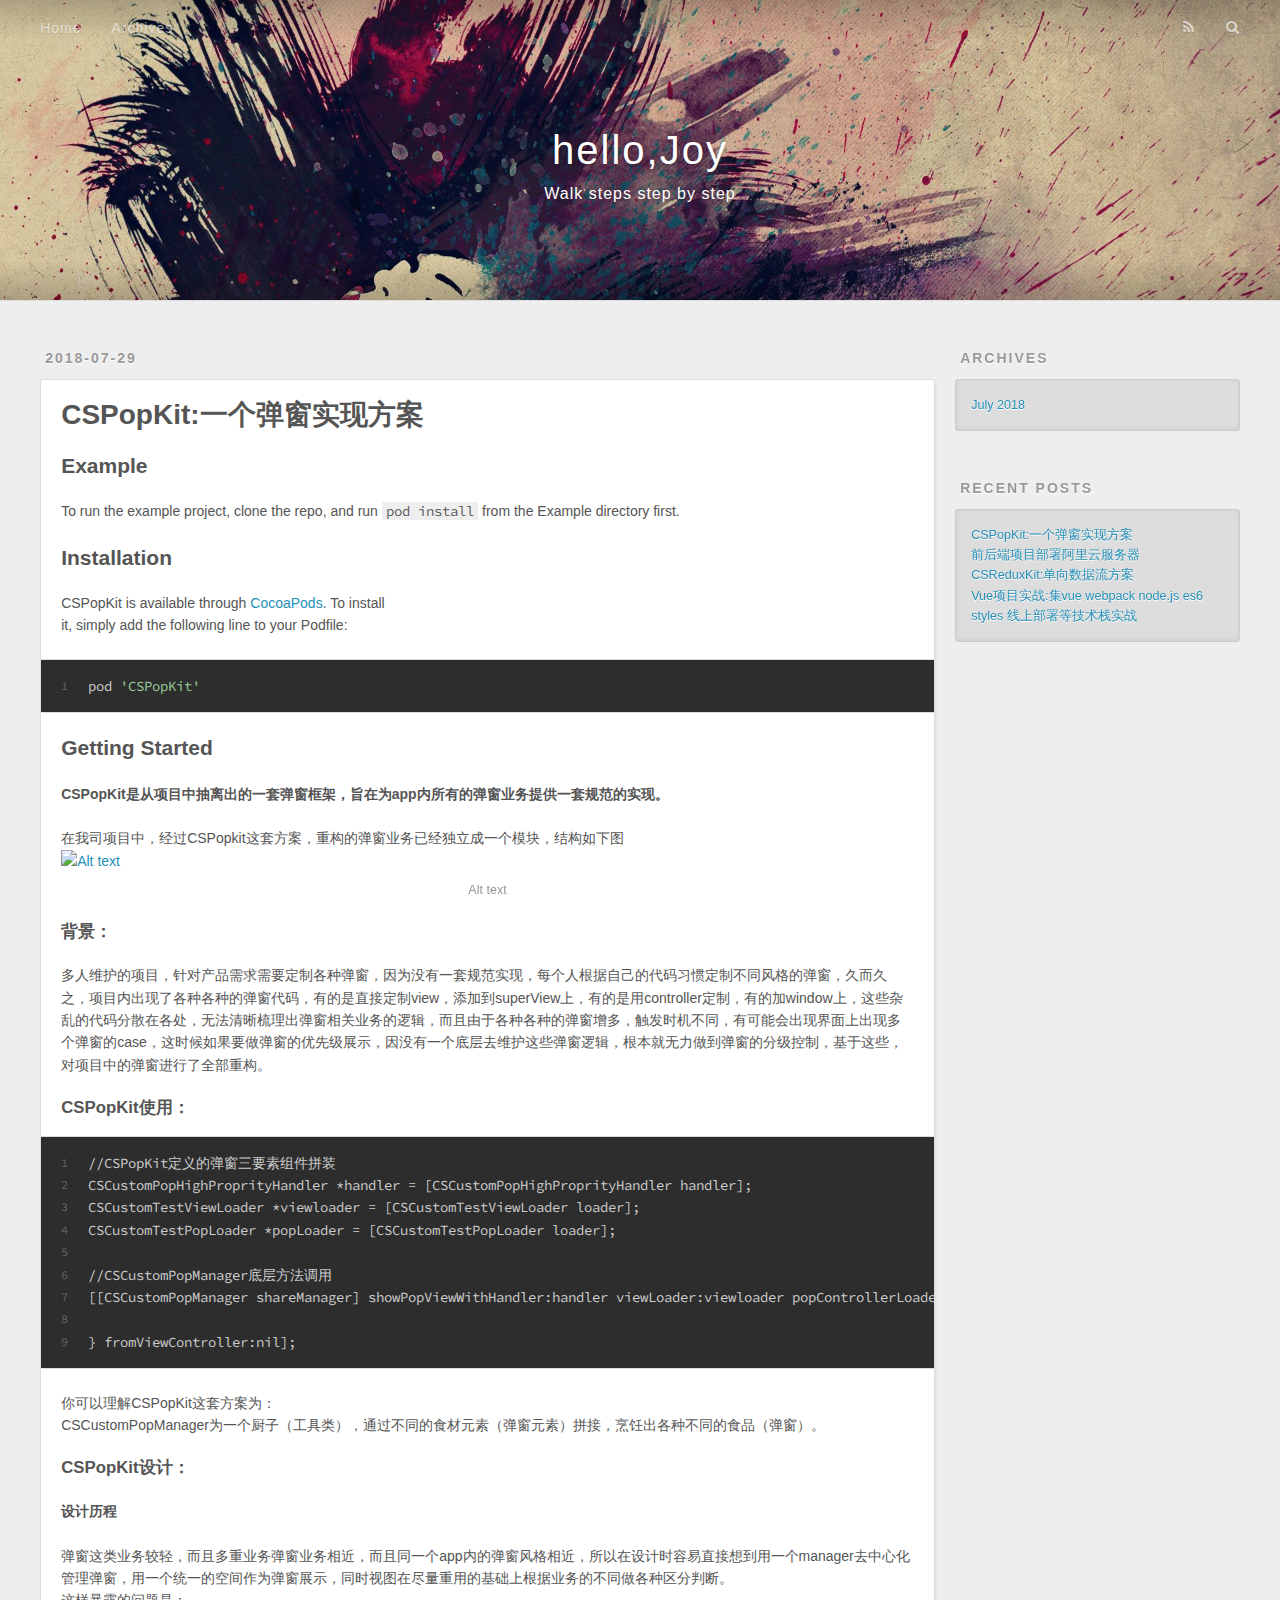
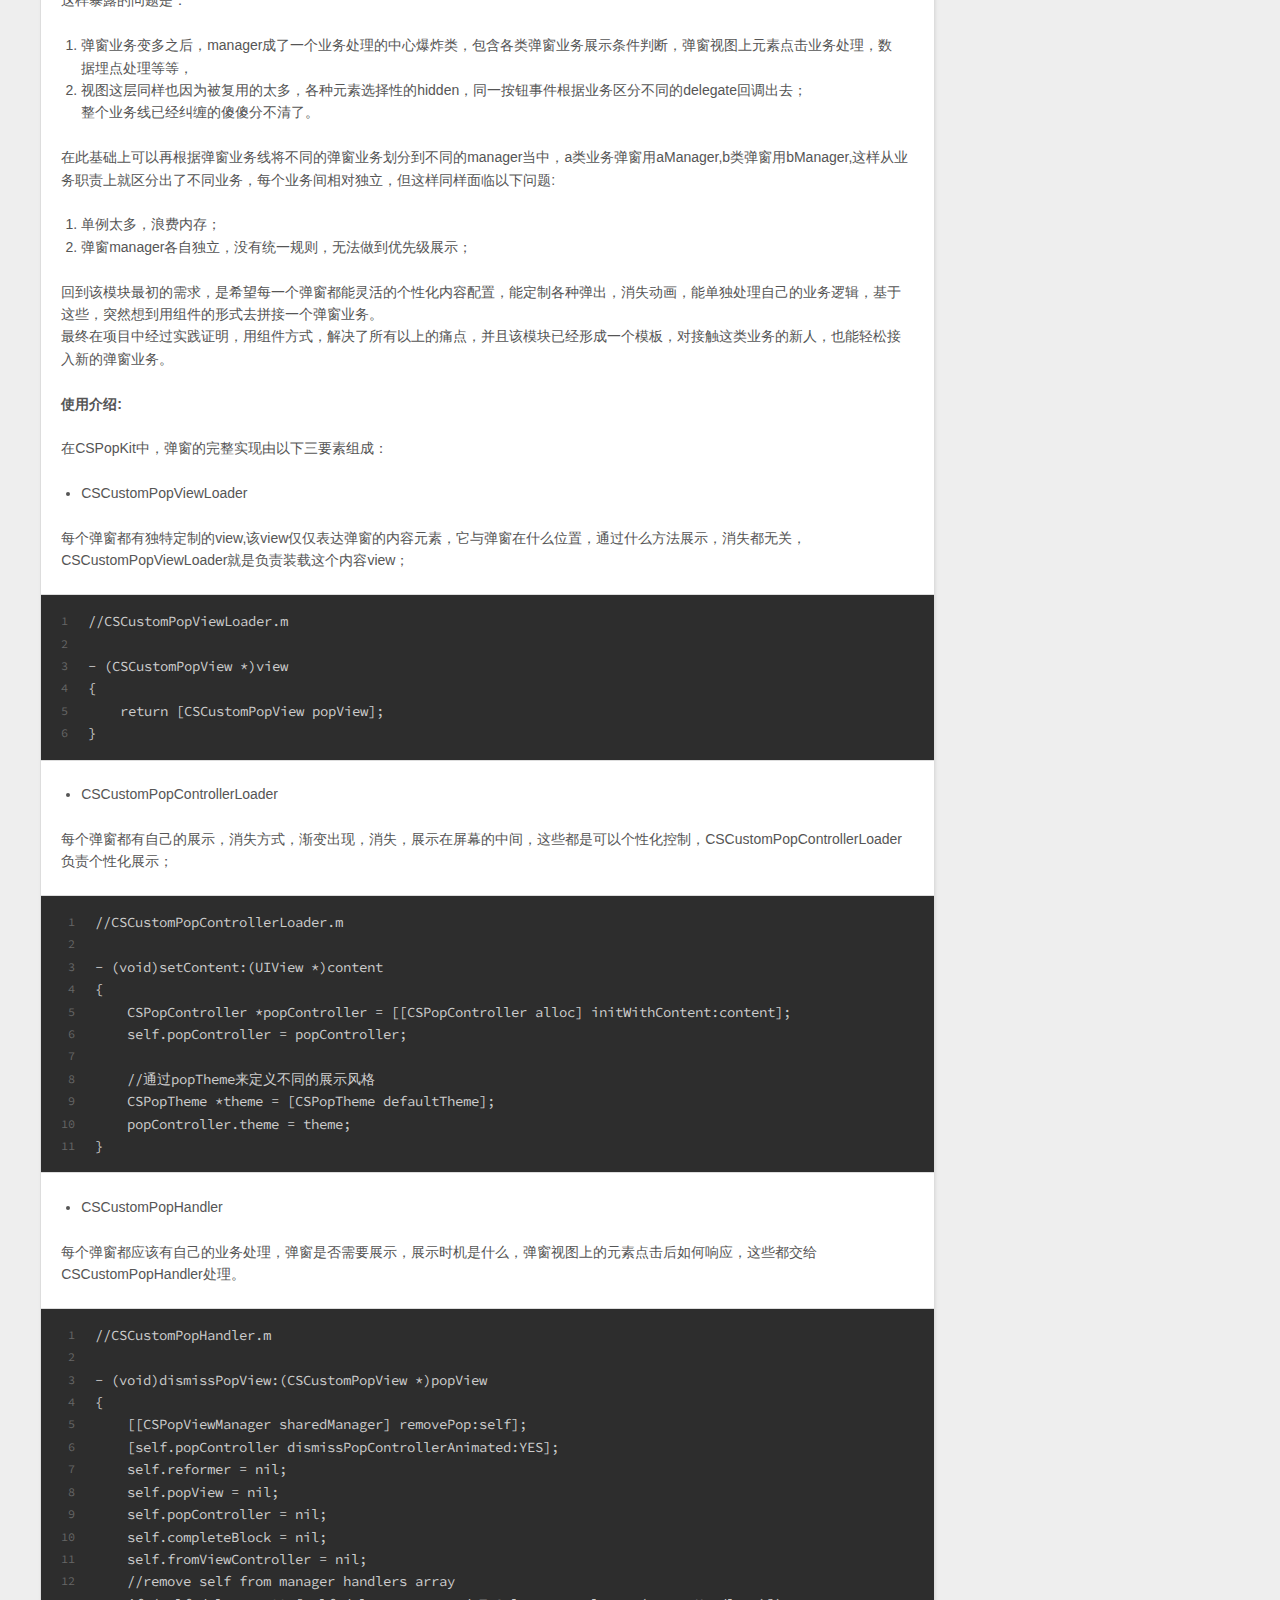
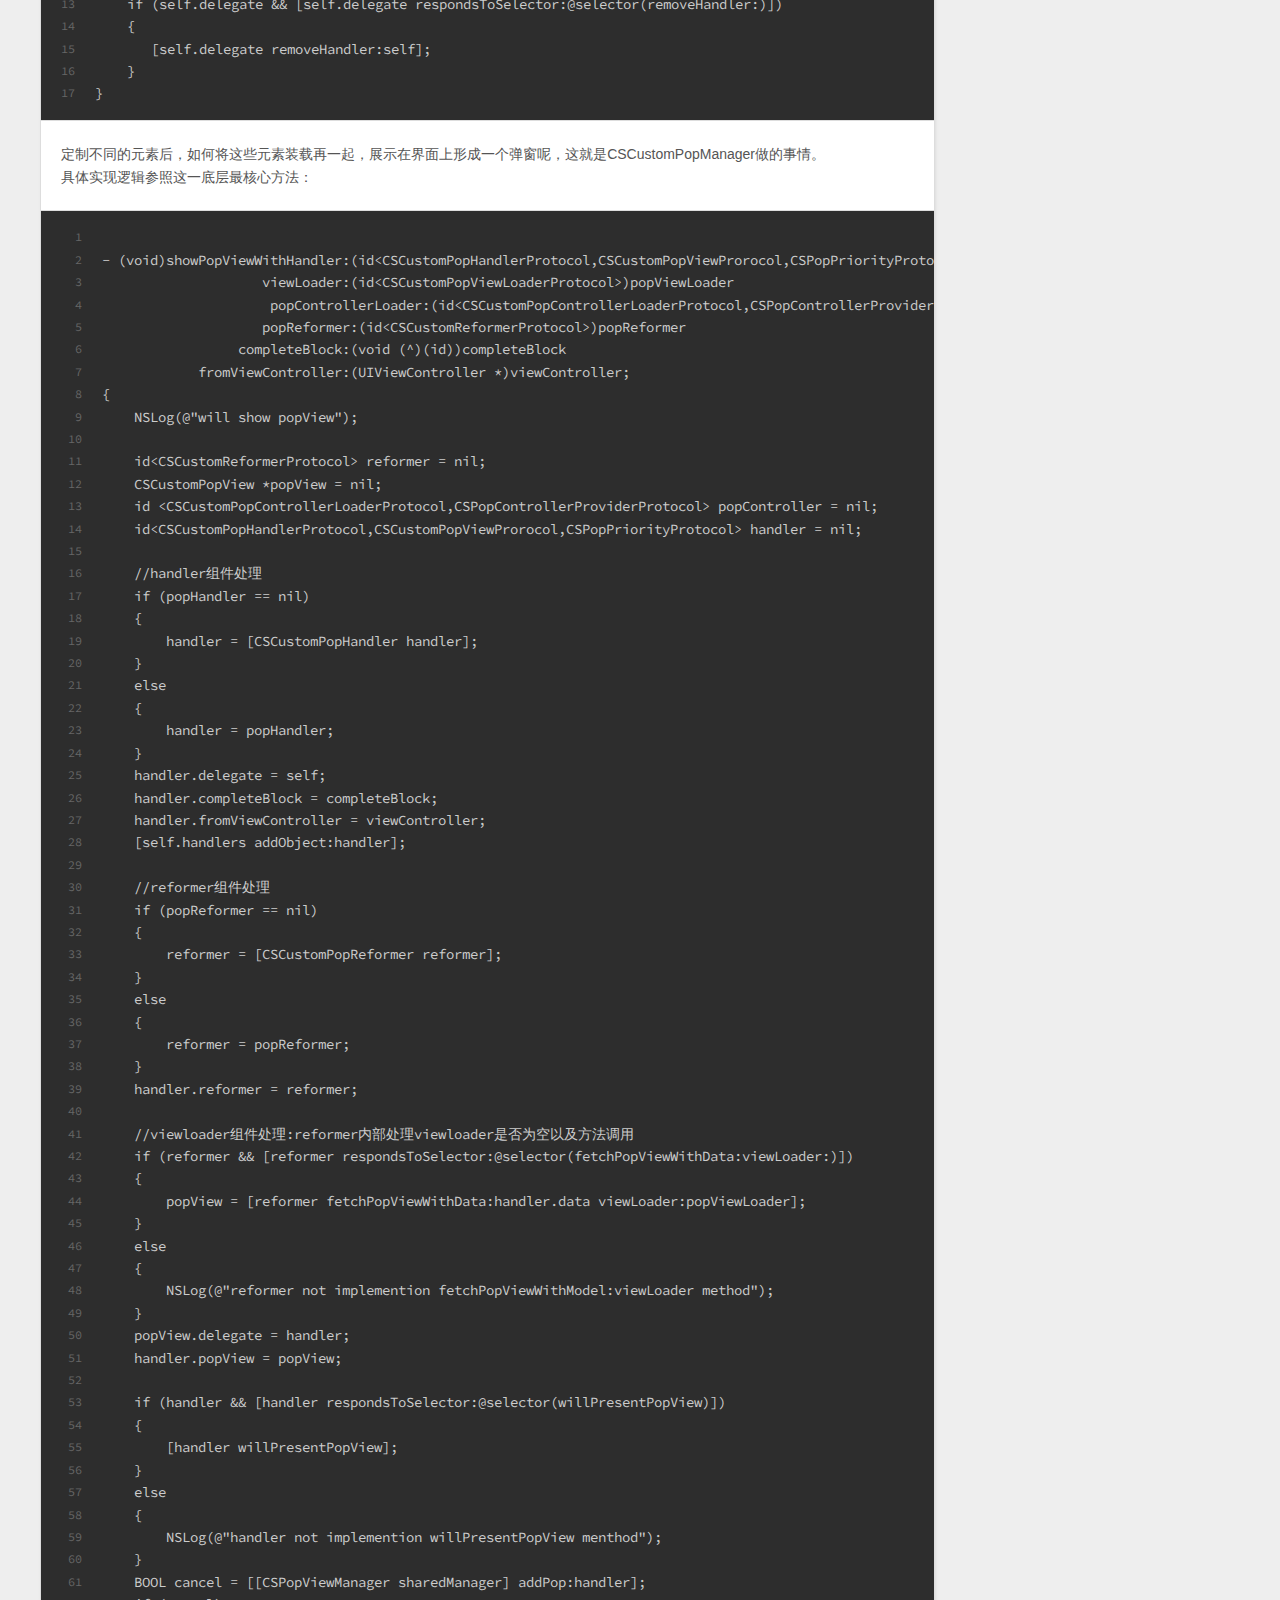
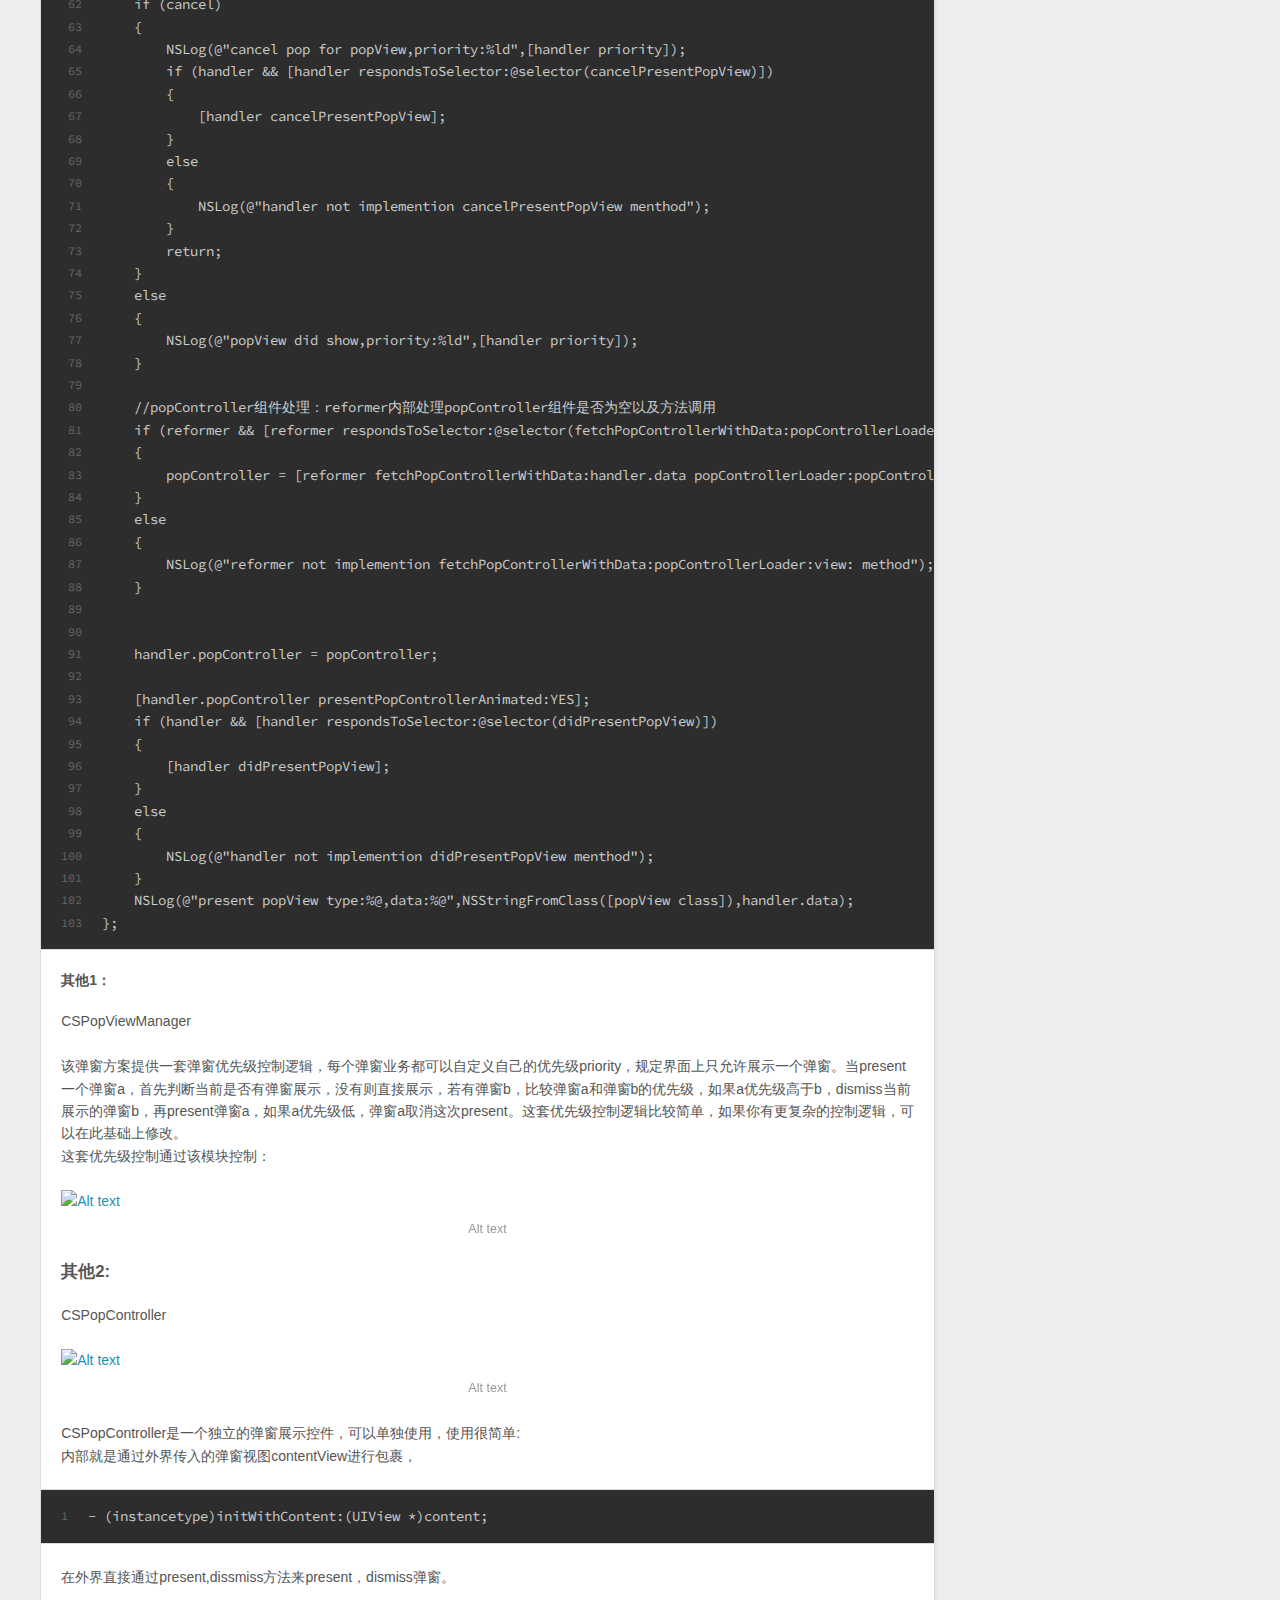
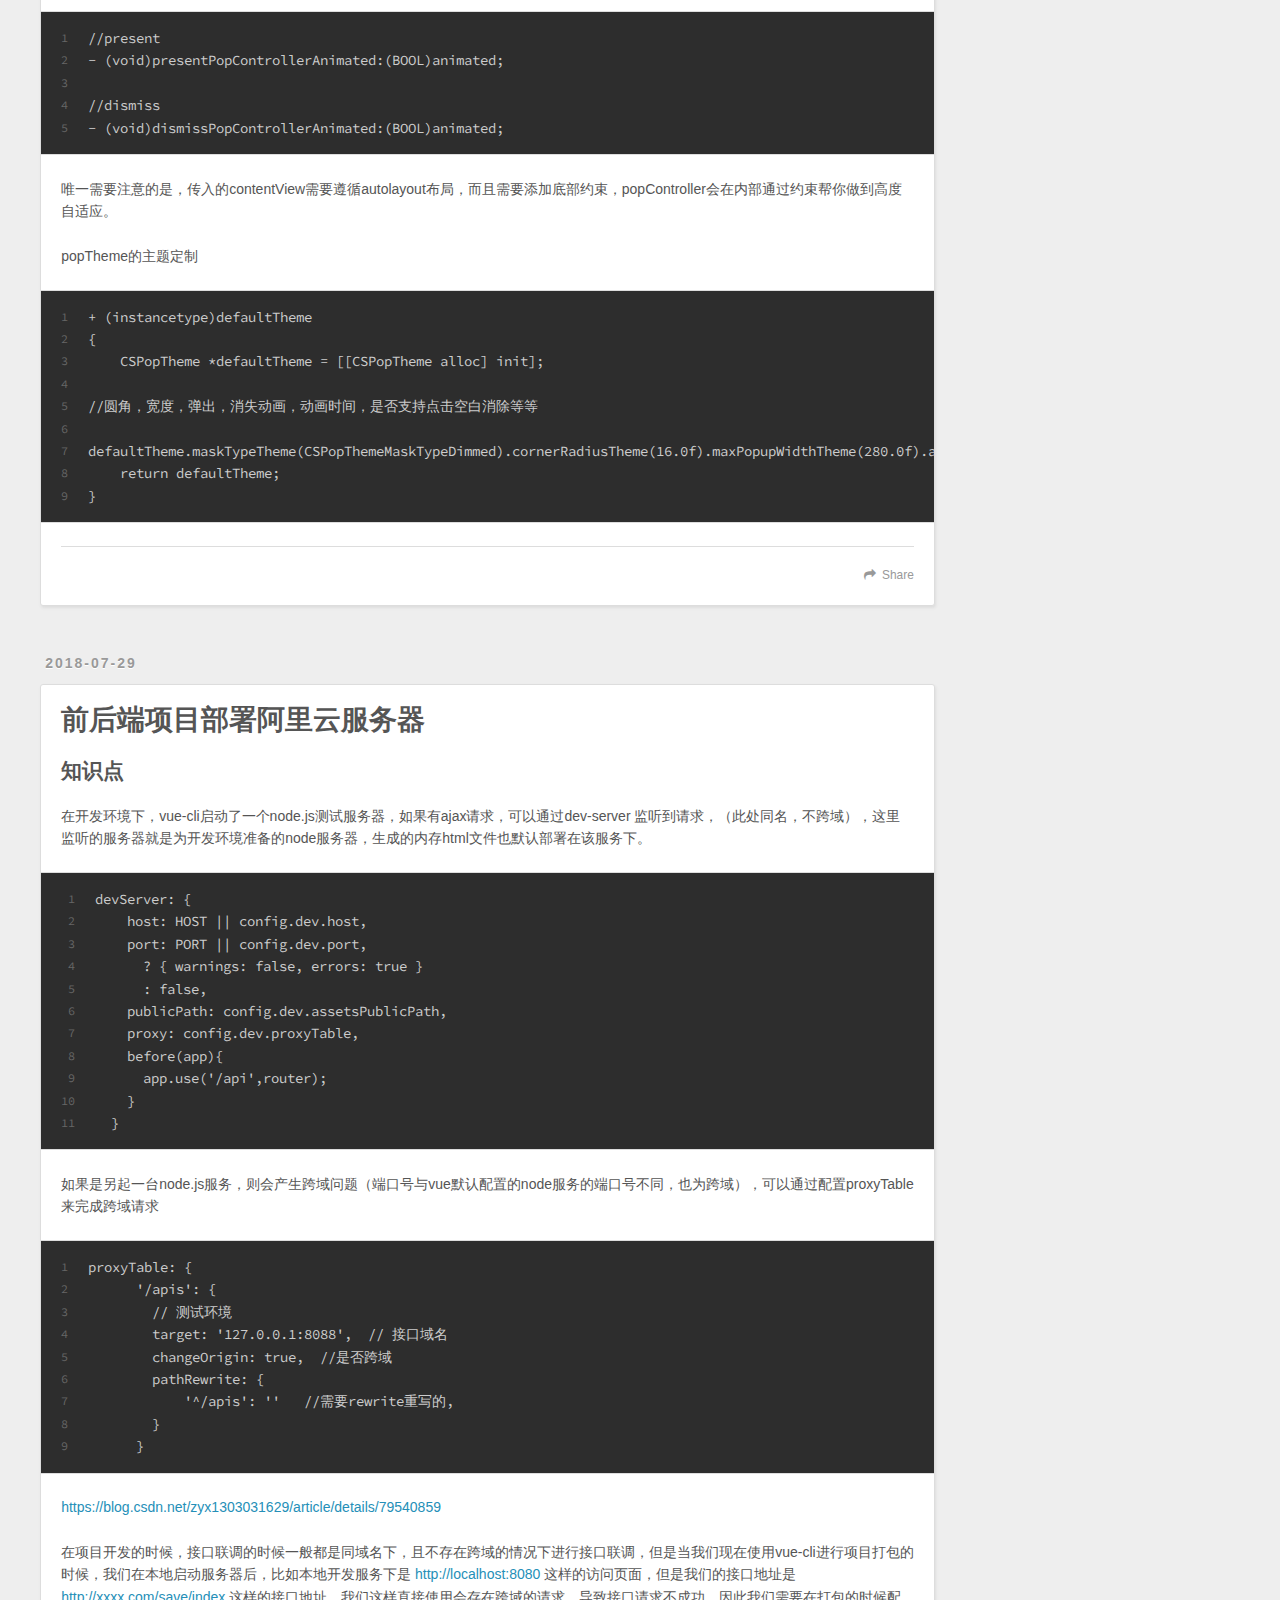
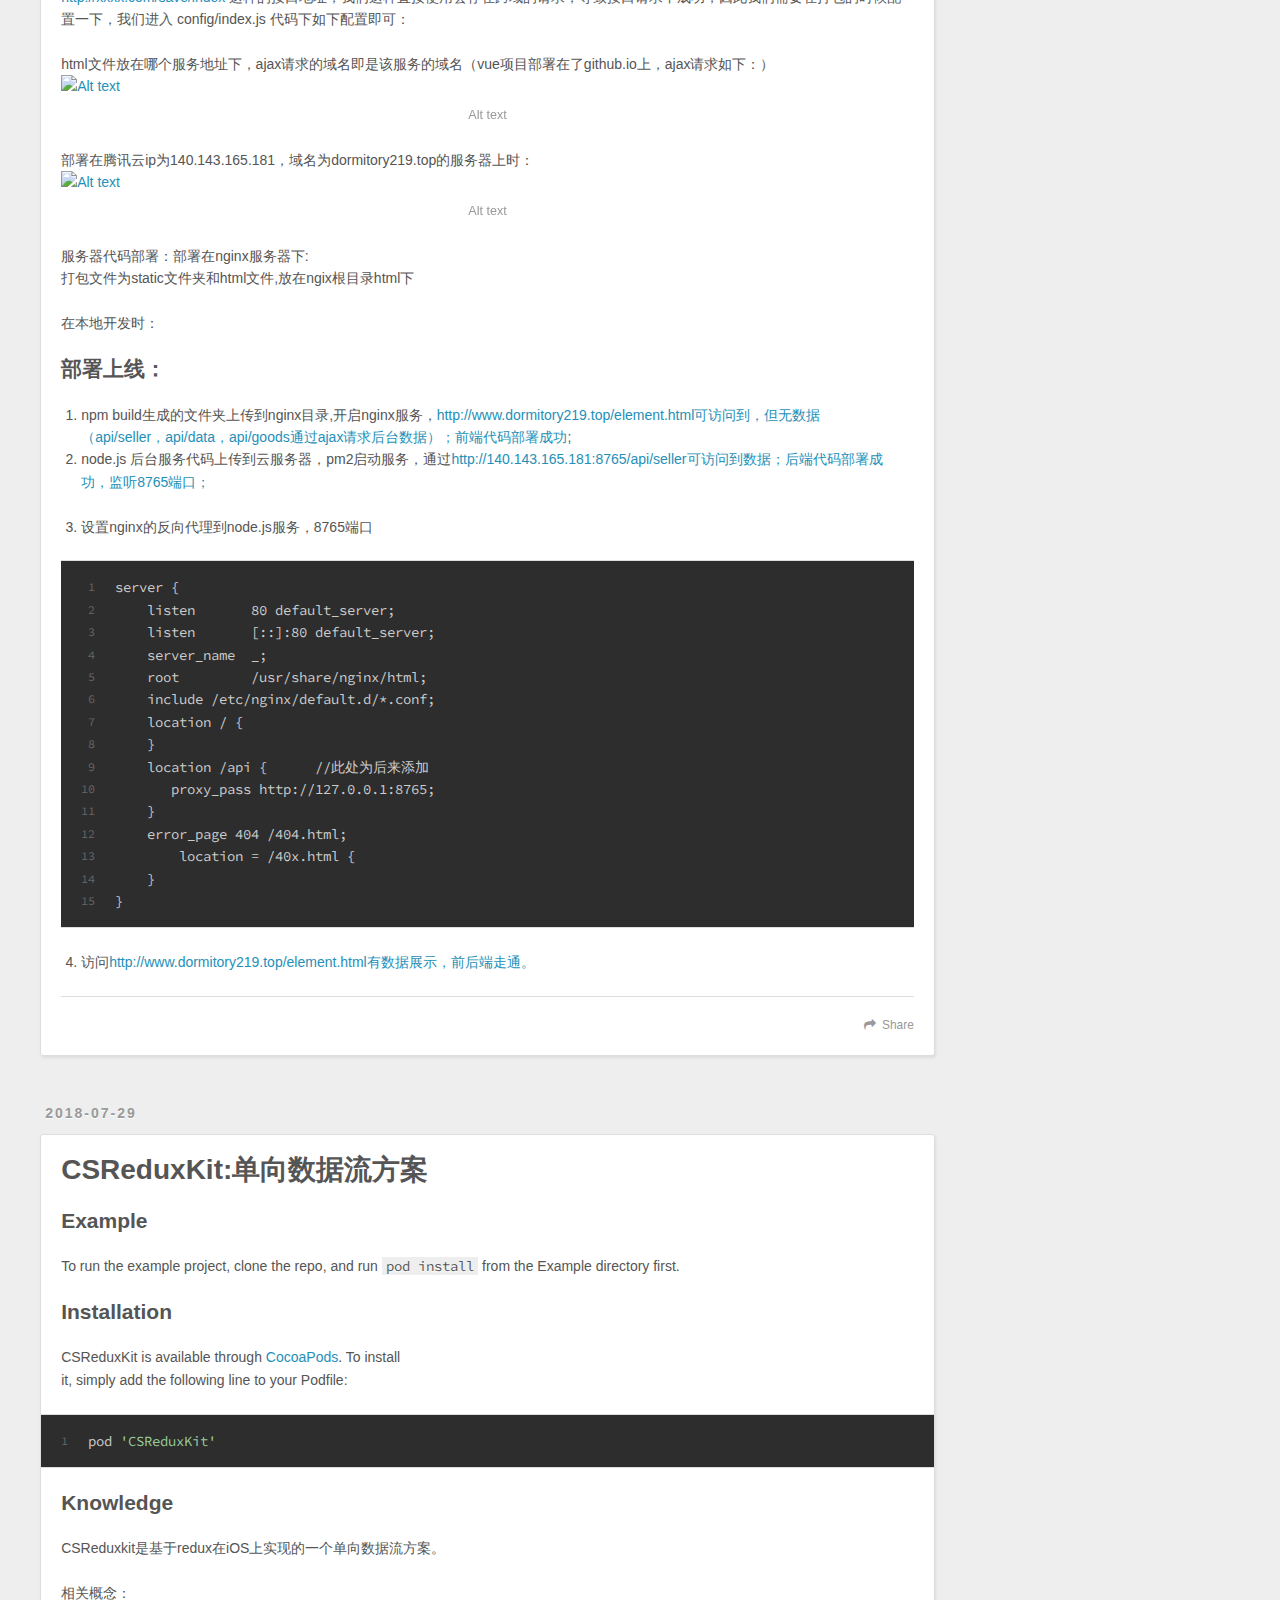
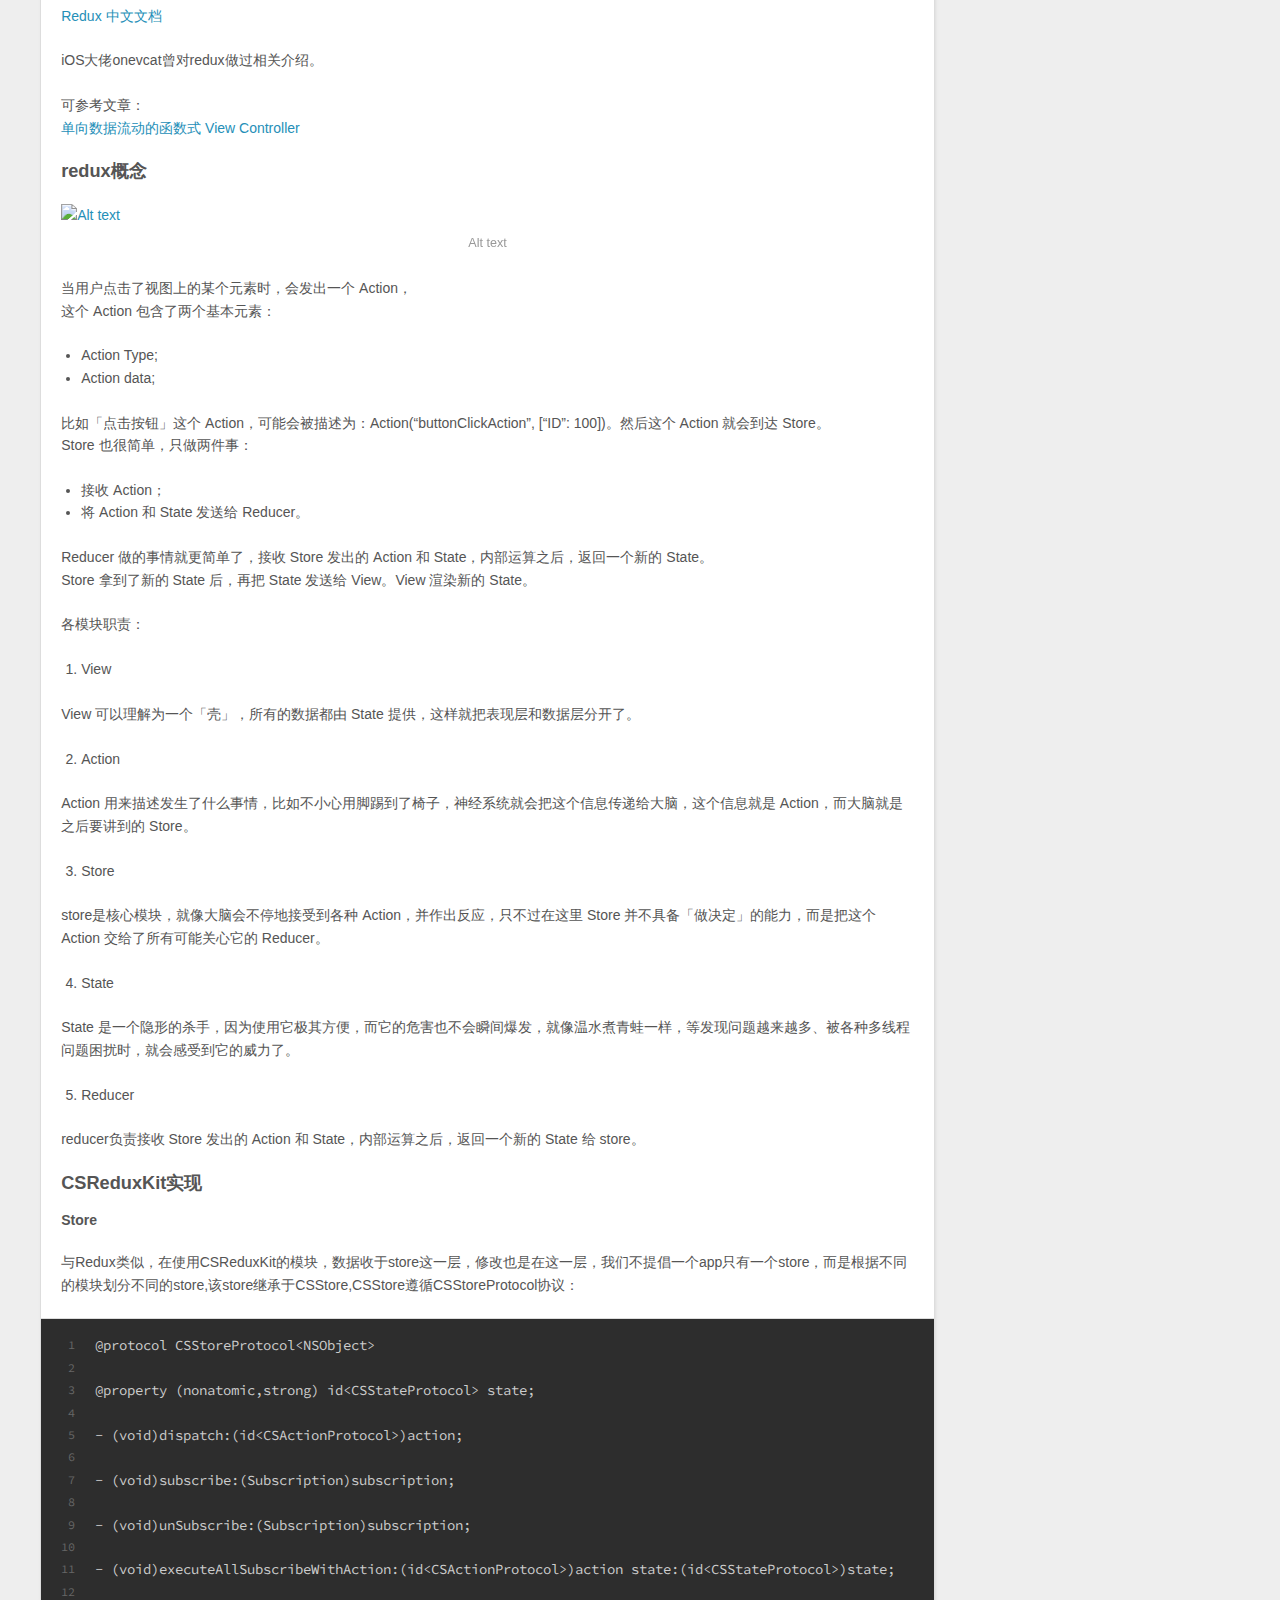
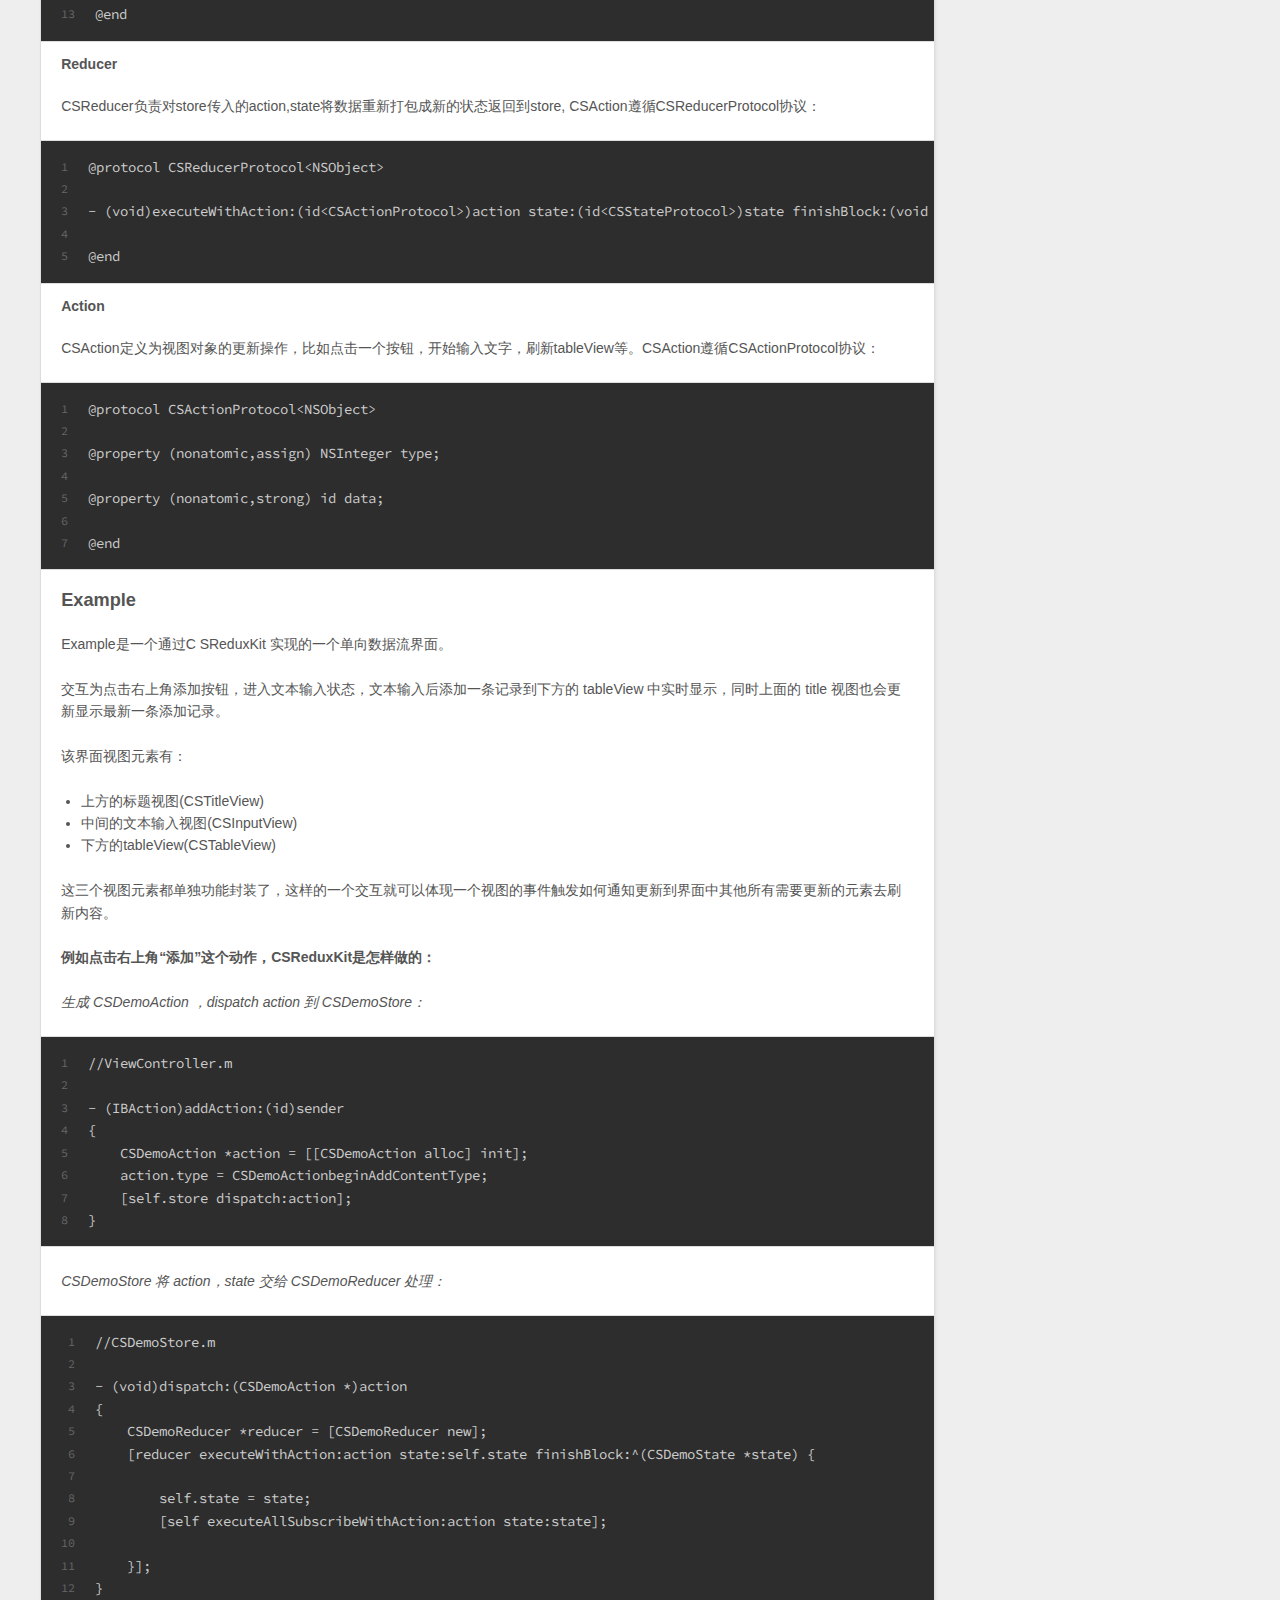
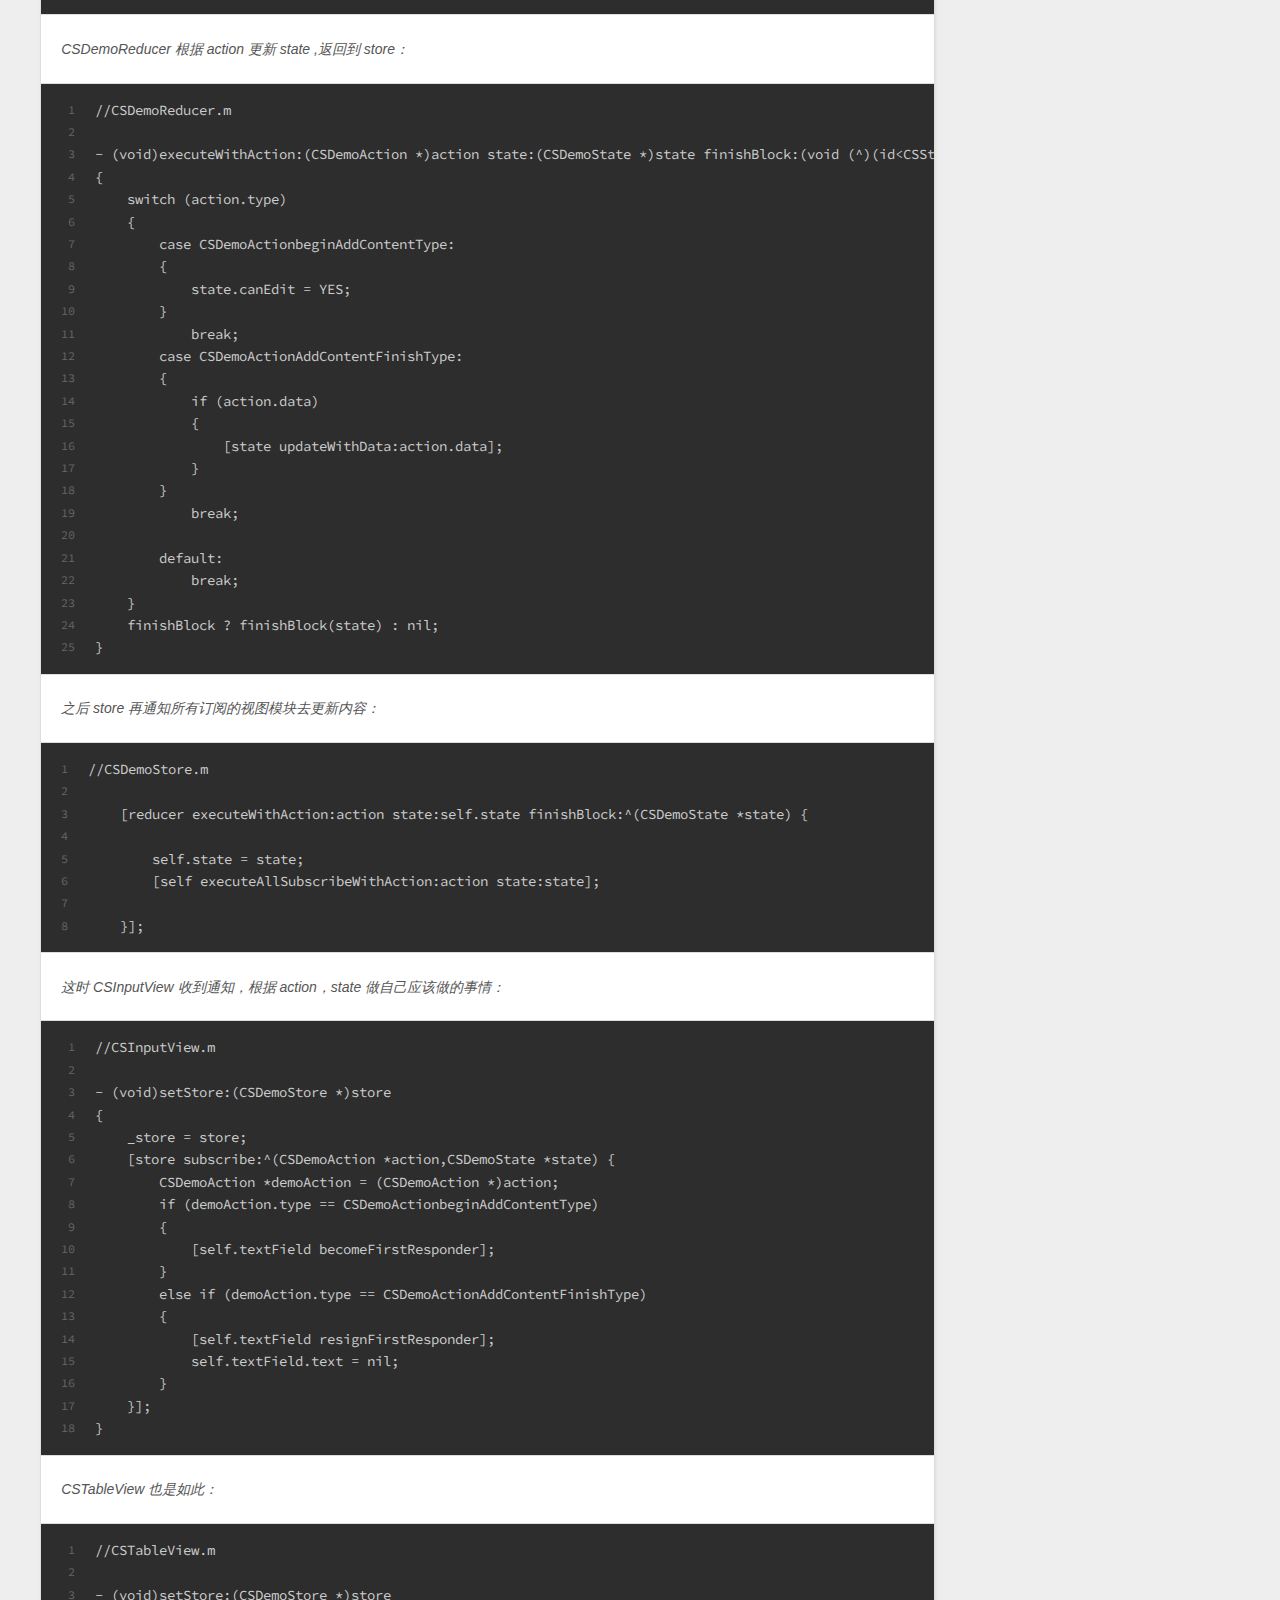
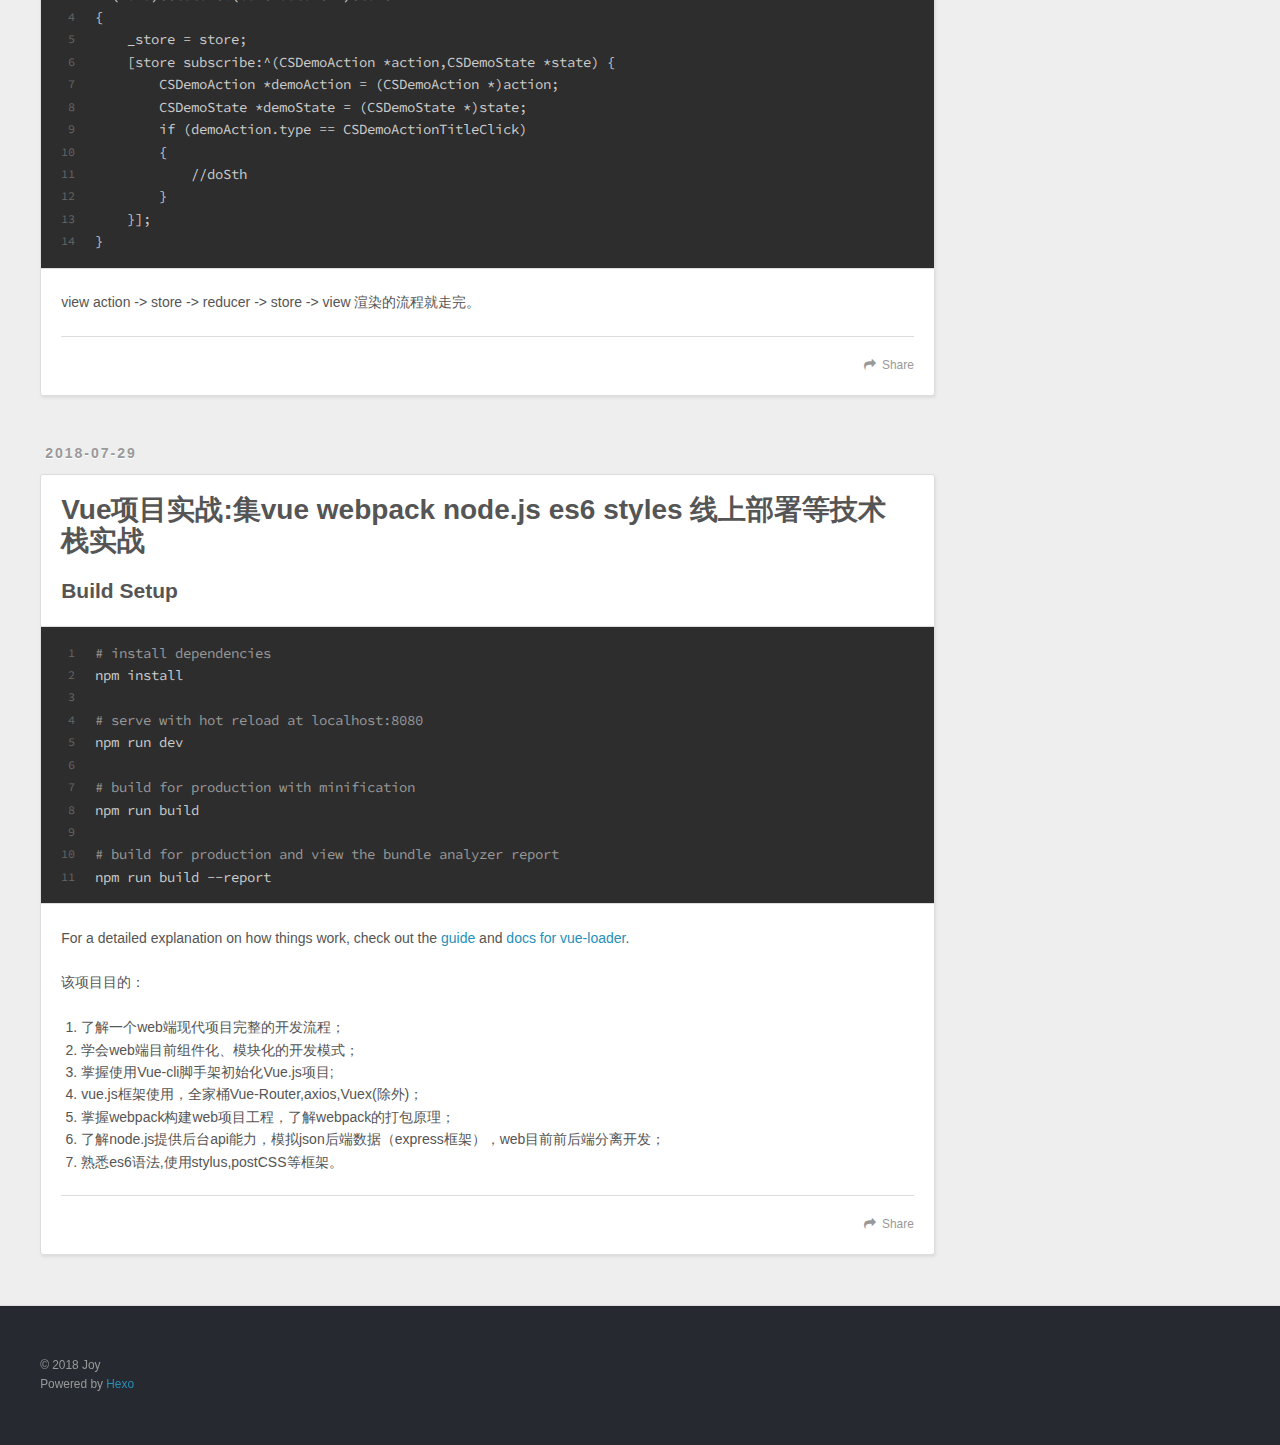
==== commit 9b07bf81: "Site updated: 2018-07-29 22:54:26" ====
--- a/index.html
+++ b/index.html
@@ -65,6 +65,142 @@
 </header>
       <div class="outer">
         <section id="main">
+  
+    <article id="post-CSPopKit - 一个弹窗实现方案" class="article article-type-post" itemscope itemprop="blogPost">
+  <div class="article-meta">
+    <a href="/2018/07/29/CSPopKit - 一个弹窗实现方案/" class="article-date">
+  <time datetime="2018-07-29T12:54:00.000Z" itemprop="datePublished">2018-07-29</time>
+</a>
+    
+  </div>
+  <div class="article-inner">
+    
+    
+      <header class="article-header">
+        
+  
+    <h1 itemprop="name">
+      <a class="article-title" href="/2018/07/29/CSPopKit - 一个弹窗实现方案/">CSPopKit:一个弹窗实现方案</a>
+    </h1>
+  
+
+      </header>
+    
+    <div class="article-entry" itemprop="articleBody">
+      
+        <h2 id="Example"><a href="#Example" class="headerlink" title="Example"></a>Example</h2><p>To run the example project, clone the repo, and run <code>pod install</code> from the Example directory first.</p>
+<h2 id="Installation"><a href="#Installation" class="headerlink" title="Installation"></a>Installation</h2><p>CSPopKit is available through <a href="http://cocoapods.org" target="_blank" rel="noopener">CocoaPods</a>. To install<br>it, simply add the following line to your Podfile:</p>
+<figure class="highlight ruby"><table><tr><td class="gutter"><pre><span class="line">1</span><br></pre></td><td class="code"><pre><span class="line">pod <span class="string">'CSPopKit'</span></span><br></pre></td></tr></table></figure>
+<h2 id="Getting-Started"><a href="#Getting-Started" class="headerlink" title="Getting Started"></a>Getting Started</h2><p><strong>CSPopKit是从项目中抽离出的一套弹窗框架，旨在为app内所有的弹窗业务提供一套规范的实现。</strong></p>
+<p>在我司项目中，经过CSPopkit这套方案，重构的弹窗业务已经独立成一个模块，结构如下图<br><img src="https://github.com/joy_yu/CSPopKit/blob/master/README/屏幕快照%202018-04-04%20下午2.03.07.png" alt="Alt text"></p>
+<h4 id="背景："><a href="#背景：" class="headerlink" title="背景："></a>背景：</h4><p>多人维护的项目，针对产品需求需要定制各种弹窗，因为没有一套规范实现，每个人根据自己的代码习惯定制不同风格的弹窗，久而久之，项目内出现了各种各种的弹窗代码，有的是直接定制view，添加到superView上，有的是用controller定制，有的加window上，这些杂乱的代码分散在各处，无法清晰梳理出弹窗相关业务的逻辑，而且由于各种各种的弹窗增多，触发时机不同，有可能会出现界面上出现多个弹窗的case，这时候如果要做弹窗的优先级展示，因没有一个底层去维护这些弹窗逻辑，根本就无力做到弹窗的分级控制，基于这些，对项目中的弹窗进行了全部重构。</p>
+<h4 id="CSPopKit使用："><a href="#CSPopKit使用：" class="headerlink" title="CSPopKit使用："></a>CSPopKit使用：</h4><figure class="highlight plain"><table><tr><td class="gutter"><pre><span class="line">1</span><br><span class="line">2</span><br><span class="line">3</span><br><span class="line">4</span><br><span class="line">5</span><br><span class="line">6</span><br><span class="line">7</span><br><span class="line">8</span><br><span class="line">9</span><br></pre></td><td class="code"><pre><span class="line">//CSPopKit定义的弹窗三要素组件拼装</span><br><span class="line">CSCustomPopHighProprityHandler *handler = [CSCustomPopHighProprityHandler handler];</span><br><span class="line">CSCustomTestViewLoader *viewloader = [CSCustomTestViewLoader loader];</span><br><span class="line">CSCustomTestPopLoader *popLoader = [CSCustomTestPopLoader loader];</span><br><span class="line"></span><br><span class="line">//CSCustomPopManager底层方法调用</span><br><span class="line">[[CSCustomPopManager shareManager] showPopViewWithHandler:handler viewLoader:viewloader popControllerLoader:popLoader completeBlock:^(id data) &#123;</span><br><span class="line"></span><br><span class="line">&#125; fromViewController:nil];</span><br></pre></td></tr></table></figure>
+<p>你可以理解CSPopKit这套方案为：<br>CSCustomPopManager为一个厨子（工具类），通过不同的食材元素（弹窗元素）拼接，烹饪出各种不同的食品（弹窗）。</p>
+<h4 id="CSPopKit设计："><a href="#CSPopKit设计：" class="headerlink" title="CSPopKit设计："></a>CSPopKit设计：</h4><p><strong>设计历程</strong></p>
+<p>弹窗这类业务较轻，而且多重业务弹窗业务相近，而且同一个app内的弹窗风格相近，所以在设计时容易直接想到用一个manager去中心化管理弹窗，用一个统一的空间作为弹窗展示，同时视图在尽量重用的基础上根据业务的不同做各种区分判断。<br>这样暴露的问题是：</p>
+<ol>
+<li>弹窗业务变多之后，manager成了一个业务处理的中心爆炸类，包含各类弹窗业务展示条件判断，弹窗视图上元素点击业务处理，数据埋点处理等等，</li>
+<li>视图这层同样也因为被复用的太多，各种元素选择性的hidden，同一按钮事件根据业务区分不同的delegate回调出去；<br>整个业务线已经纠缠的傻傻分不清了。</li>
+</ol>
+<p>在此基础上可以再根据弹窗业务线将不同的弹窗业务划分到不同的manager当中，a类业务弹窗用aManager,b类弹窗用bManager,这样从业务职责上就区分出了不同业务，每个业务间相对独立，但这样同样面临以下问题:</p>
+<ol>
+<li>单例太多，浪费内存；</li>
+<li>弹窗manager各自独立，没有统一规则，无法做到优先级展示；</li>
+</ol>
+<p>回到该模块最初的需求，是希望每一个弹窗都能灵活的个性化内容配置，能定制各种弹出，消失动画，能单独处理自己的业务逻辑，基于这些，突然想到用组件的形式去拼接一个弹窗业务。<br>最终在项目中经过实践证明，用组件方式，解决了所有以上的痛点，并且该模块已经形成一个模板，对接触这类业务的新人，也能轻松接入新的弹窗业务。</p>
+<p><strong>使用介绍:</strong></p>
+<p>在CSPopKit中，弹窗的完整实现由以下三要素组成：</p>
+<ul>
+<li>CSCustomPopViewLoader</li>
+</ul>
+<p>每个弹窗都有独特定制的view,该view仅仅表达弹窗的内容元素，它与弹窗在什么位置，通过什么方法展示，消失都无关，CSCustomPopViewLoader就是负责装载这个内容view；</p>
+<figure class="highlight plain"><table><tr><td class="gutter"><pre><span class="line">1</span><br><span class="line">2</span><br><span class="line">3</span><br><span class="line">4</span><br><span class="line">5</span><br><span class="line">6</span><br></pre></td><td class="code"><pre><span class="line">//CSCustomPopViewLoader.m</span><br><span class="line"></span><br><span class="line">- (CSCustomPopView *)view</span><br><span class="line">&#123;</span><br><span class="line">    return [CSCustomPopView popView];</span><br><span class="line">&#125;</span><br></pre></td></tr></table></figure>
+<ul>
+<li>CSCustomPopControllerLoader</li>
+</ul>
+<p>每个弹窗都有自己的展示，消失方式，渐变出现，消失，展示在屏幕的中间，这些都是可以个性化控制，CSCustomPopControllerLoader负责个性化展示；</p>
+<figure class="highlight plain"><table><tr><td class="gutter"><pre><span class="line">1</span><br><span class="line">2</span><br><span class="line">3</span><br><span class="line">4</span><br><span class="line">5</span><br><span class="line">6</span><br><span class="line">7</span><br><span class="line">8</span><br><span class="line">9</span><br><span class="line">10</span><br><span class="line">11</span><br></pre></td><td class="code"><pre><span class="line">//CSCustomPopControllerLoader.m</span><br><span class="line"></span><br><span class="line">- (void)setContent:(UIView *)content</span><br><span class="line">&#123;</span><br><span class="line">    CSPopController *popController = [[CSPopController alloc] initWithContent:content];</span><br><span class="line">    self.popController = popController;</span><br><span class="line"></span><br><span class="line">    //通过popTheme来定义不同的展示风格</span><br><span class="line">    CSPopTheme *theme = [CSPopTheme defaultTheme];</span><br><span class="line">    popController.theme = theme;</span><br><span class="line">&#125;</span><br></pre></td></tr></table></figure>
+<ul>
+<li>CSCustomPopHandler</li>
+</ul>
+<p>每个弹窗都应该有自己的业务处理，弹窗是否需要展示，展示时机是什么，弹窗视图上的元素点击后如何响应，这些都交给CSCustomPopHandler处理。</p>
+<figure class="highlight plain"><table><tr><td class="gutter"><pre><span class="line">1</span><br><span class="line">2</span><br><span class="line">3</span><br><span class="line">4</span><br><span class="line">5</span><br><span class="line">6</span><br><span class="line">7</span><br><span class="line">8</span><br><span class="line">9</span><br><span class="line">10</span><br><span class="line">11</span><br><span class="line">12</span><br><span class="line">13</span><br><span class="line">14</span><br><span class="line">15</span><br><span class="line">16</span><br><span class="line">17</span><br></pre></td><td class="code"><pre><span class="line">//CSCustomPopHandler.m</span><br><span class="line"></span><br><span class="line">- (void)dismissPopView:(CSCustomPopView *)popView</span><br><span class="line">&#123;</span><br><span class="line">    [[CSPopViewManager sharedManager] removePop:self];</span><br><span class="line">    [self.popController dismissPopControllerAnimated:YES];</span><br><span class="line">    self.reformer = nil;</span><br><span class="line">    self.popView = nil;</span><br><span class="line">    self.popController = nil;</span><br><span class="line">    self.completeBlock = nil;</span><br><span class="line">    self.fromViewController = nil;</span><br><span class="line">    //remove self from manager handlers array</span><br><span class="line">    if (self.delegate &amp;&amp; [self.delegate respondsToSelector:@selector(removeHandler:)])</span><br><span class="line">    &#123;</span><br><span class="line">       [self.delegate removeHandler:self];</span><br><span class="line">    &#125;</span><br><span class="line">&#125;</span><br></pre></td></tr></table></figure>
+<p>定制不同的元素后，如何将这些元素装载再一起，展示在界面上形成一个弹窗呢，这就是CSCustomPopManager做的事情。<br>具体实现逻辑参照这一底层最核心方法：<br><figure class="highlight plain"><table><tr><td class="gutter"><pre><span class="line">1</span><br><span class="line">2</span><br><span class="line">3</span><br><span class="line">4</span><br><span class="line">5</span><br><span class="line">6</span><br><span class="line">7</span><br><span class="line">8</span><br><span class="line">9</span><br><span class="line">10</span><br><span class="line">11</span><br><span class="line">12</span><br><span class="line">13</span><br><span class="line">14</span><br><span class="line">15</span><br><span class="line">16</span><br><span class="line">17</span><br><span class="line">18</span><br><span class="line">19</span><br><span class="line">20</span><br><span class="line">21</span><br><span class="line">22</span><br><span class="line">23</span><br><span class="line">24</span><br><span class="line">25</span><br><span class="line">26</span><br><span class="line">27</span><br><span class="line">28</span><br><span class="line">29</span><br><span class="line">30</span><br><span class="line">31</span><br><span class="line">32</span><br><span class="line">33</span><br><span class="line">34</span><br><span class="line">35</span><br><span class="line">36</span><br><span class="line">37</span><br><span class="line">38</span><br><span class="line">39</span><br><span class="line">40</span><br><span class="line">41</span><br><span class="line">42</span><br><span class="line">43</span><br><span class="line">44</span><br><span class="line">45</span><br><span class="line">46</span><br><span class="line">47</span><br><span class="line">48</span><br><span class="line">49</span><br><span class="line">50</span><br><span class="line">51</span><br><span class="line">52</span><br><span class="line">53</span><br><span class="line">54</span><br><span class="line">55</span><br><span class="line">56</span><br><span class="line">57</span><br><span class="line">58</span><br><span class="line">59</span><br><span class="line">60</span><br><span class="line">61</span><br><span class="line">62</span><br><span class="line">63</span><br><span class="line">64</span><br><span class="line">65</span><br><span class="line">66</span><br><span class="line">67</span><br><span class="line">68</span><br><span class="line">69</span><br><span class="line">70</span><br><span class="line">71</span><br><span class="line">72</span><br><span class="line">73</span><br><span class="line">74</span><br><span class="line">75</span><br><span class="line">76</span><br><span class="line">77</span><br><span class="line">78</span><br><span class="line">79</span><br><span class="line">80</span><br><span class="line">81</span><br><span class="line">82</span><br><span class="line">83</span><br><span class="line">84</span><br><span class="line">85</span><br><span class="line">86</span><br><span class="line">87</span><br><span class="line">88</span><br><span class="line">89</span><br><span class="line">90</span><br><span class="line">91</span><br><span class="line">92</span><br><span class="line">93</span><br><span class="line">94</span><br><span class="line">95</span><br><span class="line">96</span><br><span class="line">97</span><br><span class="line">98</span><br><span class="line">99</span><br><span class="line">100</span><br><span class="line">101</span><br><span class="line">102</span><br><span class="line">103</span><br></pre></td><td class="code"><pre><span class="line"></span><br><span class="line">- (void)showPopViewWithHandler:(id&lt;CSCustomPopHandlerProtocol,CSCustomPopViewProrocol,CSPopPriorityProtocol&gt;)popHandler</span><br><span class="line">                    viewLoader:(id&lt;CSCustomPopViewLoaderProtocol&gt;)popViewLoader</span><br><span class="line">                     popControllerLoader:(id&lt;CSCustomPopControllerLoaderProtocol,CSPopControllerProviderProtocol&gt;)popControllerLoader</span><br><span class="line">                    popReformer:(id&lt;CSCustomReformerProtocol&gt;)popReformer</span><br><span class="line">                 completeBlock:(void (^)(id))completeBlock</span><br><span class="line">            fromViewController:(UIViewController *)viewController;</span><br><span class="line">&#123;</span><br><span class="line">    NSLog(@&quot;will show popView&quot;);</span><br><span class="line">    </span><br><span class="line">    id&lt;CSCustomReformerProtocol&gt; reformer = nil;</span><br><span class="line">    CSCustomPopView *popView = nil;</span><br><span class="line">    id &lt;CSCustomPopControllerLoaderProtocol,CSPopControllerProviderProtocol&gt; popController = nil;</span><br><span class="line">    id&lt;CSCustomPopHandlerProtocol,CSCustomPopViewProrocol,CSPopPriorityProtocol&gt; handler = nil;</span><br><span class="line">   </span><br><span class="line">    //handler组件处理</span><br><span class="line">    if (popHandler == nil)</span><br><span class="line">    &#123;</span><br><span class="line">        handler = [CSCustomPopHandler handler];</span><br><span class="line">    &#125;</span><br><span class="line">    else</span><br><span class="line">    &#123;</span><br><span class="line">        handler = popHandler;</span><br><span class="line">    &#125;</span><br><span class="line">    handler.delegate = self;</span><br><span class="line">    handler.completeBlock = completeBlock;</span><br><span class="line">    handler.fromViewController = viewController;</span><br><span class="line">    [self.handlers addObject:handler];</span><br><span class="line">    </span><br><span class="line">    //reformer组件处理</span><br><span class="line">    if (popReformer == nil)</span><br><span class="line">    &#123;</span><br><span class="line">        reformer = [CSCustomPopReformer reformer];</span><br><span class="line">    &#125;</span><br><span class="line">    else</span><br><span class="line">    &#123;</span><br><span class="line">        reformer = popReformer;</span><br><span class="line">    &#125;</span><br><span class="line">    handler.reformer = reformer;</span><br><span class="line">    </span><br><span class="line">    //viewloader组件处理:reformer内部处理viewloader是否为空以及方法调用</span><br><span class="line">    if (reformer &amp;&amp; [reformer respondsToSelector:@selector(fetchPopViewWithData:viewLoader:)])</span><br><span class="line">    &#123;</span><br><span class="line">        popView = [reformer fetchPopViewWithData:handler.data viewLoader:popViewLoader];</span><br><span class="line">    &#125;</span><br><span class="line">    else</span><br><span class="line">    &#123;</span><br><span class="line">        NSLog(@&quot;reformer not implemention fetchPopViewWithModel:viewLoader method&quot;);</span><br><span class="line">    &#125;</span><br><span class="line">    popView.delegate = handler;</span><br><span class="line">    handler.popView = popView;</span><br><span class="line">    </span><br><span class="line">    if (handler &amp;&amp; [handler respondsToSelector:@selector(willPresentPopView)])</span><br><span class="line">    &#123;</span><br><span class="line">        [handler willPresentPopView];</span><br><span class="line">    &#125;</span><br><span class="line">    else</span><br><span class="line">    &#123;</span><br><span class="line">        NSLog(@&quot;handler not implemention willPresentPopView menthod&quot;);</span><br><span class="line">    &#125;</span><br><span class="line">    BOOL cancel = [[CSPopViewManager sharedManager] addPop:handler];</span><br><span class="line">    if (cancel)</span><br><span class="line">    &#123;</span><br><span class="line">        NSLog(@&quot;cancel pop for popView,priority:%ld&quot;,[handler priority]);</span><br><span class="line">        if (handler &amp;&amp; [handler respondsToSelector:@selector(cancelPresentPopView)])</span><br><span class="line">        &#123;</span><br><span class="line">            [handler cancelPresentPopView];</span><br><span class="line">        &#125;</span><br><span class="line">        else</span><br><span class="line">        &#123;</span><br><span class="line">            NSLog(@&quot;handler not implemention cancelPresentPopView menthod&quot;);</span><br><span class="line">        &#125;</span><br><span class="line">        return;</span><br><span class="line">    &#125;</span><br><span class="line">    else</span><br><span class="line">    &#123;</span><br><span class="line">        NSLog(@&quot;popView did show,priority:%ld&quot;,[handler priority]);</span><br><span class="line">    &#125;</span><br><span class="line">    </span><br><span class="line">    //popController组件处理：reformer内部处理popController组件是否为空以及方法调用</span><br><span class="line">    if (reformer &amp;&amp; [reformer respondsToSelector:@selector(fetchPopControllerWithData:popControllerLoader:view:)])</span><br><span class="line">    &#123;</span><br><span class="line">        popController = [reformer fetchPopControllerWithData:handler.data popControllerLoader:popControllerLoader view:popView];</span><br><span class="line">    &#125;</span><br><span class="line">    else</span><br><span class="line">    &#123;</span><br><span class="line">        NSLog(@&quot;reformer not implemention fetchPopControllerWithData:popControllerLoader:view: method&quot;);</span><br><span class="line">    &#125;</span><br><span class="line">   </span><br><span class="line">    </span><br><span class="line">    handler.popController = popController;</span><br><span class="line">  </span><br><span class="line">    [handler.popController presentPopControllerAnimated:YES];</span><br><span class="line">    if (handler &amp;&amp; [handler respondsToSelector:@selector(didPresentPopView)])</span><br><span class="line">    &#123;</span><br><span class="line">        [handler didPresentPopView];</span><br><span class="line">    &#125;</span><br><span class="line">    else</span><br><span class="line">    &#123;</span><br><span class="line">        NSLog(@&quot;handler not implemention didPresentPopView menthod&quot;);</span><br><span class="line">    &#125;</span><br><span class="line">    NSLog(@&quot;present popView type:%@,data:%@&quot;,NSStringFromClass([popView class]),handler.data);</span><br><span class="line">&#125;;</span><br></pre></td></tr></table></figure></p>
+<h5 id="其他1："><a href="#其他1：" class="headerlink" title="其他1："></a>其他1：</h5><p>CSPopViewManager</p>
+<p>该弹窗方案提供一套弹窗优先级控制逻辑，每个弹窗业务都可以自定义自己的优先级priority，规定界面上只允许展示一个弹窗。当present一个弹窗a，首先判断当前是否有弹窗展示，没有则直接展示，若有弹窗b，比较弹窗a和弹窗b的优先级，如果a优先级高于b，dismiss当前展示的弹窗b，再present弹窗a，如果a优先级低，弹窗a取消这次present。这套优先级控制逻辑比较简单，如果你有更复杂的控制逻辑，可以在此基础上修改。<br>这套优先级控制通过该模块控制：</p>
+<p><img src="https://github.com/joy_yu/CSPopKit/blob/master/README/屏幕快照%202018-04-04%20下午11.44.53.png" alt="Alt text"></p>
+<h4 id="其他2"><a href="#其他2" class="headerlink" title="其他2:"></a>其他2:</h4><p>CSPopController</p>
+<p><img src="https://github.com/joy_yu/CSPopKit/blob/master/README/屏幕快照%202018-04-04%20下午11.39.12.png" alt="Alt text"></p>
+<p>CSPopController是一个独立的弹窗展示控件，可以单独使用，使用很简单:<br>内部就是通过外界传入的弹窗视图contentView进行包裹，<br><figure class="highlight plain"><table><tr><td class="gutter"><pre><span class="line">1</span><br></pre></td><td class="code"><pre><span class="line">- (instancetype)initWithContent:(UIView *)content;</span><br></pre></td></tr></table></figure></p>
+<p>在外界直接通过present,dissmiss方法来present，dismiss弹窗。</p>
+<figure class="highlight plain"><table><tr><td class="gutter"><pre><span class="line">1</span><br><span class="line">2</span><br><span class="line">3</span><br><span class="line">4</span><br><span class="line">5</span><br></pre></td><td class="code"><pre><span class="line">//present</span><br><span class="line">- (void)presentPopControllerAnimated:(BOOL)animated;</span><br><span class="line"></span><br><span class="line">//dismiss</span><br><span class="line">- (void)dismissPopControllerAnimated:(BOOL)animated;</span><br></pre></td></tr></table></figure>
+<p>唯一需要注意的是，传入的contentView需要遵循autolayout布局，而且需要添加底部约束，popController会在内部通过约束帮你做到高度自适应。</p>
+<p>popTheme的主题定制<br><figure class="highlight plain"><table><tr><td class="gutter"><pre><span class="line">1</span><br><span class="line">2</span><br><span class="line">3</span><br><span class="line">4</span><br><span class="line">5</span><br><span class="line">6</span><br><span class="line">7</span><br><span class="line">8</span><br><span class="line">9</span><br></pre></td><td class="code"><pre><span class="line">+ (instancetype)defaultTheme</span><br><span class="line">&#123;</span><br><span class="line">    CSPopTheme *defaultTheme = [[CSPopTheme alloc] init];</span><br><span class="line">    </span><br><span class="line">//圆角，宽度，弹出，消失动画，动画时间，是否支持点击空白消除等等 </span><br><span class="line"></span><br><span class="line">defaultTheme.maskTypeTheme(CSPopThemeMaskTypeDimmed).cornerRadiusTheme(16.0f).maxPopupWidthTheme(280.0f).animationPresentionDurationTheme(0.6f).animationDismissDurationTheme(0.6f).shouldDismissOnBackgroundTouchTheme(NO).popThemePresentationStyleTheme(CSPPopThemePresentationStyleSlideInFromTopAndAngleBounce).popThemeDismissStyleTheme(CSPPopThemeDismissStyleSlideInToBottomAndAngle).horizontalOffsetTheme(0.f).verticalOffsetTheme(0.f);</span><br><span class="line">    return defaultTheme;</span><br><span class="line">&#125;</span><br></pre></td></tr></table></figure></p>
+
+      
+    </div>
+    <footer class="article-footer">
+      <a data-url="https://github.com/dormitory219/2018/07/29/CSPopKit - 一个弹窗实现方案/" data-id="cjk6y5d3m0000f0txq13ftuyk" class="article-share-link">Share</a>
+      
+      
+    </footer>
+  </div>
+  
+</article>
+
+
+  
+    <article id="post-前后端项目部署阿里云服务器" class="article article-type-post" itemscope itemprop="blogPost">
+  <div class="article-meta">
+    <a href="/2018/07/29/前后端项目部署阿里云服务器/" class="article-date">
+  <time datetime="2018-07-29T12:54:00.000Z" itemprop="datePublished">2018-07-29</time>
+</a>
+    
+  </div>
+  <div class="article-inner">
+    
+    
+      <header class="article-header">
+        
+  
+    <h1 itemprop="name">
+      <a class="article-title" href="/2018/07/29/前后端项目部署阿里云服务器/">前后端项目部署阿里云服务器</a>
+    </h1>
+  
+
+      </header>
+    
+    <div class="article-entry" itemprop="articleBody">
+      
+        <h2 id="知识点"><a href="#知识点" class="headerlink" title="知识点"></a>知识点</h2><p>在开发环境下，vue-cli启动了一个node.js测试服务器，如果有ajax请求，可以通过dev-server 监听到请求，（此处同名，不跨域），这里监听的服务器就是为开发环境准备的node服务器，生成的内存html文件也默认部署在该服务下。<br><figure class="highlight plain"><table><tr><td class="gutter"><pre><span class="line">1</span><br><span class="line">2</span><br><span class="line">3</span><br><span class="line">4</span><br><span class="line">5</span><br><span class="line">6</span><br><span class="line">7</span><br><span class="line">8</span><br><span class="line">9</span><br><span class="line">10</span><br><span class="line">11</span><br></pre></td><td class="code"><pre><span class="line">devServer: &#123;</span><br><span class="line">    host: HOST || config.dev.host,</span><br><span class="line">    port: PORT || config.dev.port,</span><br><span class="line">      ? &#123; warnings: false, errors: true &#125;</span><br><span class="line">      : false,</span><br><span class="line">    publicPath: config.dev.assetsPublicPath,</span><br><span class="line">    proxy: config.dev.proxyTable,</span><br><span class="line">    before(app)&#123;</span><br><span class="line">      app.use(&apos;/api&apos;,router);</span><br><span class="line">    &#125;</span><br><span class="line">  &#125;</span><br></pre></td></tr></table></figure></p>
+<p>如果是另起一台node.js服务，则会产生跨域问题（端口号与vue默认配置的node服务的端口号不同，也为跨域），可以通过配置proxyTable来完成跨域请求<br><figure class="highlight plain"><table><tr><td class="gutter"><pre><span class="line">1</span><br><span class="line">2</span><br><span class="line">3</span><br><span class="line">4</span><br><span class="line">5</span><br><span class="line">6</span><br><span class="line">7</span><br><span class="line">8</span><br><span class="line">9</span><br></pre></td><td class="code"><pre><span class="line">proxyTable: &#123;</span><br><span class="line">      &apos;/apis&apos;: &#123;</span><br><span class="line">        // 测试环境</span><br><span class="line">        target: &apos;127.0.0.1:8088&apos;,  // 接口域名</span><br><span class="line">        changeOrigin: true,  //是否跨域</span><br><span class="line">        pathRewrite: &#123;</span><br><span class="line">            &apos;^/apis&apos;: &apos;&apos;   //需要rewrite重写的,</span><br><span class="line">        &#125;              </span><br><span class="line">      &#125;</span><br></pre></td></tr></table></figure></p>
+<p><a href="https://blog.csdn.net/zyx1303031629/article/details/79540859" target="_blank" rel="noopener">https://blog.csdn.net/zyx1303031629/article/details/79540859</a></p>
+<p> 在项目开发的时候，接口联调的时候一般都是同域名下，且不存在跨域的情况下进行接口联调，但是当我们现在使用vue-cli进行项目打包的时候，我们在本地启动服务器后，比如本地开发服务下是 <a href="http://localhost:8080" target="_blank" rel="noopener">http://localhost:8080</a> 这样的访问页面，但是我们的接口地址是 <a href="http://xxxx.com/save/index" target="_blank" rel="noopener">http://xxxx.com/save/index</a> 这样的接口地址，我们这样直接使用会存在跨域的请求，导致接口请求不成功，因此我们需要在打包的时候配置一下，我们进入 config/index.js 代码下如下配置即可：</p>
+<p>html文件放在哪个服务地址下，ajax请求的域名即是该服务的域名（vue项目部署在了github.io上，ajax请求如下：）<br><img src="https://qcloudtest-1257113305.cos.ap-guangzhou.myqcloud.com/ajax%E8%AF%B7%E6%B1%82.png" alt="Alt text"></p>
+<p>部署在腾讯云ip为140.143.165.181，域名为dormitory219.top的服务器上时：<br><img src="https://qcloudtest-1257113305.cos.ap-guangzhou.myqcloud.com/ajax%E8%AF%B7%E6%B1%820.png" alt="Alt text"><br>服务器代码部署：部署在nginx服务器下:<br>打包文件为static文件夹和html文件,放在ngix根目录html下<br><img src="https://qcloudtest-1257113305.cos.ap-guangzhou.myqcloud.com/%E8%85%BE%E8%AE%AF%E4%BA%91%E9%A5%BF%E4%BA%86%E4%B9%88%E9%A1%B9%E7%9B%AE%E9%83%A8%E7%BD%B2nginx.png" alt=""></p>
+<p>在本地开发时：<br><img src="https://qcloudtest-1257113305.cos.ap-guangzhou.myqcloud.com/ajax%E8%AF%B7%E6%B1%822.png" alt=""></p>
+<h2 id="部署上线："><a href="#部署上线：" class="headerlink" title="部署上线："></a>部署上线：</h2><ol>
+<li>npm build生成的文件夹上传到nginx目录,开启nginx服务，<a href="http://www.dormitory219.top/element.html可访问到，但无数据（api/seller，api/data，api/goods通过ajax请求后台数据）；前端代码部署成功" target="_blank" rel="noopener">http://www.dormitory219.top/element.html可访问到，但无数据（api/seller，api/data，api/goods通过ajax请求后台数据）；前端代码部署成功</a>;</li>
+<li>node.js 后台服务代码上传到云服务器，pm2启动服务，通过<a href="http://140.143.165.181:8765/api/seller可访问到数据；后端代码部署成功，监听8765端口；" target="_blank" rel="noopener">http://140.143.165.181:8765/api/seller可访问到数据；后端代码部署成功，监听8765端口；</a></li>
+<li><p>设置nginx的反向代理到node.js服务，8765端口</p>
+<figure class="highlight plain"><table><tr><td class="gutter"><pre><span class="line">1</span><br><span class="line">2</span><br><span class="line">3</span><br><span class="line">4</span><br><span class="line">5</span><br><span class="line">6</span><br><span class="line">7</span><br><span class="line">8</span><br><span class="line">9</span><br><span class="line">10</span><br><span class="line">11</span><br><span class="line">12</span><br><span class="line">13</span><br><span class="line">14</span><br><span class="line">15</span><br></pre></td><td class="code"><pre><span class="line">server &#123;</span><br><span class="line">    listen       80 default_server;</span><br><span class="line">    listen       [::]:80 default_server;</span><br><span class="line">    server_name  _;</span><br><span class="line">    root         /usr/share/nginx/html;</span><br><span class="line">    include /etc/nginx/default.d/*.conf;</span><br><span class="line">    location / &#123;</span><br><span class="line">    &#125;</span><br><span class="line">    location /api &#123;      //此处为后来添加</span><br><span class="line">       proxy_pass http://127.0.0.1:8765;</span><br><span class="line">    &#125;</span><br><span class="line">    error_page 404 /404.html;</span><br><span class="line">        location = /40x.html &#123;</span><br><span class="line">    &#125;</span><br><span class="line">&#125;</span><br></pre></td></tr></table></figure>
+</li>
+<li><p>访问<a href="http://www.dormitory219.top/element.html有数据展示，前后端走通。" target="_blank" rel="noopener">http://www.dormitory219.top/element.html有数据展示，前后端走通。</a></p>
+</li>
+</ol>
+
+      
+    </div>
+    <footer class="article-footer">
+      <a data-url="https://github.com/dormitory219/2018/07/29/前后端项目部署阿里云服务器/" data-id="cjk6y5d3q0001f0txjwq7c5l5" class="article-share-link">Share</a>
+      
+      
+    </footer>
+  </div>
+  
+</article>
+
+
   
     <article id="post-CSReduxKit - 单向数据流方案" class="article article-type-post" itemscope itemprop="blogPost">
   <div class="article-meta">
@@ -161,7 +297,7 @@
       
     </div>
     <footer class="article-footer">
-      <a data-url="https://github.com/dormitory219/2018/07/29/CSReduxKit - 单向数据流方案/" data-id="cjk6wq6vm00009htxd1jhre7g" class="article-share-link">Share</a>
+      <a data-url="https://github.com/dormitory219/2018/07/29/CSReduxKit - 单向数据流方案/" data-id="cjk6y5d3s0002f0txycbgb2uf" class="article-share-link">Share</a>
       
       
     </footer>
@@ -209,91 +345,7 @@
       
     </div>
     <footer class="article-footer">
-      <a data-url="https://github.com/dormitory219/2018/07/29/Vue项目实战/" data-id="cjk6wq6vq00019htx00h08wh9" class="article-share-link">Share</a>
-      
-      
-    </footer>
-  </div>
-  
-</article>
-
-
-  
-    <article id="post-CSPopKit - 一个弹窗实现方案" class="article article-type-post" itemscope itemprop="blogPost">
-  <div class="article-meta">
-    <a href="/2018/07/29/CSPopKit - 一个弹窗实现方案/" class="article-date">
-  <time datetime="2018-07-29T12:54:00.000Z" itemprop="datePublished">2018-07-29</time>
-</a>
-    
-  </div>
-  <div class="article-inner">
-    
-    
-      <header class="article-header">
-        
-  
-    <h1 itemprop="name">
-      <a class="article-title" href="/2018/07/29/CSPopKit - 一个弹窗实现方案/">CSPopKit:一个弹窗实现方案</a>
-    </h1>
-  
-
-      </header>
-    
-    <div class="article-entry" itemprop="articleBody">
-      
-        <h2 id="Example"><a href="#Example" class="headerlink" title="Example"></a>Example</h2><p>To run the example project, clone the repo, and run <code>pod install</code> from the Example directory first.</p>
-<h2 id="Installation"><a href="#Installation" class="headerlink" title="Installation"></a>Installation</h2><p>CSPopKit is available through <a href="http://cocoapods.org" target="_blank" rel="noopener">CocoaPods</a>. To install<br>it, simply add the following line to your Podfile:</p>
-<figure class="highlight ruby"><table><tr><td class="gutter"><pre><span class="line">1</span><br></pre></td><td class="code"><pre><span class="line">pod <span class="string">'CSPopKit'</span></span><br></pre></td></tr></table></figure>
-<h2 id="Getting-Started"><a href="#Getting-Started" class="headerlink" title="Getting Started"></a>Getting Started</h2><p><strong>CSPopKit是从项目中抽离出的一套弹窗框架，旨在为app内所有的弹窗业务提供一套规范的实现。</strong></p>
-<p>在我司项目中，经过CSPopkit这套方案，重构的弹窗业务已经独立成一个模块，结构如下图<br><img src="https://github.com/joy_yu/CSPopKit/blob/master/README/屏幕快照%202018-04-04%20下午2.03.07.png" alt="Alt text"></p>
-<h4 id="背景："><a href="#背景：" class="headerlink" title="背景："></a>背景：</h4><p>多人维护的项目，针对产品需求需要定制各种弹窗，因为没有一套规范实现，每个人根据自己的代码习惯定制不同风格的弹窗，久而久之，项目内出现了各种各种的弹窗代码，有的是直接定制view，添加到superView上，有的是用controller定制，有的加window上，这些杂乱的代码分散在各处，无法清晰梳理出弹窗相关业务的逻辑，而且由于各种各种的弹窗增多，触发时机不同，有可能会出现界面上出现多个弹窗的case，这时候如果要做弹窗的优先级展示，因没有一个底层去维护这些弹窗逻辑，根本就无力做到弹窗的分级控制，基于这些，对项目中的弹窗进行了全部重构。</p>
-<h4 id="CSPopKit使用："><a href="#CSPopKit使用：" class="headerlink" title="CSPopKit使用："></a>CSPopKit使用：</h4><figure class="highlight plain"><table><tr><td class="gutter"><pre><span class="line">1</span><br><span class="line">2</span><br><span class="line">3</span><br><span class="line">4</span><br><span class="line">5</span><br><span class="line">6</span><br><span class="line">7</span><br><span class="line">8</span><br><span class="line">9</span><br></pre></td><td class="code"><pre><span class="line">//CSPopKit定义的弹窗三要素组件拼装</span><br><span class="line">CSCustomPopHighProprityHandler *handler = [CSCustomPopHighProprityHandler handler];</span><br><span class="line">CSCustomTestViewLoader *viewloader = [CSCustomTestViewLoader loader];</span><br><span class="line">CSCustomTestPopLoader *popLoader = [CSCustomTestPopLoader loader];</span><br><span class="line"></span><br><span class="line">//CSCustomPopManager底层方法调用</span><br><span class="line">[[CSCustomPopManager shareManager] showPopViewWithHandler:handler viewLoader:viewloader popControllerLoader:popLoader completeBlock:^(id data) &#123;</span><br><span class="line"></span><br><span class="line">&#125; fromViewController:nil];</span><br></pre></td></tr></table></figure>
-<p>你可以理解CSPopKit这套方案为：<br>CSCustomPopManager为一个厨子（工具类），通过不同的食材元素（弹窗元素）拼接，烹饪出各种不同的食品（弹窗）。</p>
-<h4 id="CSPopKit设计："><a href="#CSPopKit设计：" class="headerlink" title="CSPopKit设计："></a>CSPopKit设计：</h4><p><strong>设计历程</strong></p>
-<p>弹窗这类业务较轻，而且多重业务弹窗业务相近，而且同一个app内的弹窗风格相近，所以在设计时容易直接想到用一个manager去中心化管理弹窗，用一个统一的空间作为弹窗展示，同时视图在尽量重用的基础上根据业务的不同做各种区分判断。<br>这样暴露的问题是：</p>
-<ol>
-<li>弹窗业务变多之后，manager成了一个业务处理的中心爆炸类，包含各类弹窗业务展示条件判断，弹窗视图上元素点击业务处理，数据埋点处理等等，</li>
-<li>视图这层同样也因为被复用的太多，各种元素选择性的hidden，同一按钮事件根据业务区分不同的delegate回调出去；<br>整个业务线已经纠缠的傻傻分不清了。</li>
-</ol>
-<p>在此基础上可以再根据弹窗业务线将不同的弹窗业务划分到不同的manager当中，a类业务弹窗用aManager,b类弹窗用bManager,这样从业务职责上就区分出了不同业务，每个业务间相对独立，但这样同样面临以下问题:</p>
-<ol>
-<li>单例太多，浪费内存；</li>
-<li>弹窗manager各自独立，没有统一规则，无法做到优先级展示；</li>
-</ol>
-<p>回到该模块最初的需求，是希望每一个弹窗都能灵活的个性化内容配置，能定制各种弹出，消失动画，能单独处理自己的业务逻辑，基于这些，突然想到用组件的形式去拼接一个弹窗业务。<br>最终在项目中经过实践证明，用组件方式，解决了所有以上的痛点，并且该模块已经形成一个模板，对接触这类业务的新人，也能轻松接入新的弹窗业务。</p>
-<p><strong>使用介绍:</strong></p>
-<p>在CSPopKit中，弹窗的完整实现由以下三要素组成：</p>
-<ul>
-<li>CSCustomPopViewLoader</li>
-</ul>
-<p>每个弹窗都有独特定制的view,该view仅仅表达弹窗的内容元素，它与弹窗在什么位置，通过什么方法展示，消失都无关，CSCustomPopViewLoader就是负责装载这个内容view；</p>
-<figure class="highlight plain"><table><tr><td class="gutter"><pre><span class="line">1</span><br><span class="line">2</span><br><span class="line">3</span><br><span class="line">4</span><br><span class="line">5</span><br><span class="line">6</span><br></pre></td><td class="code"><pre><span class="line">//CSCustomPopViewLoader.m</span><br><span class="line"></span><br><span class="line">- (CSCustomPopView *)view</span><br><span class="line">&#123;</span><br><span class="line">    return [CSCustomPopView popView];</span><br><span class="line">&#125;</span><br></pre></td></tr></table></figure>
-<ul>
-<li>CSCustomPopControllerLoader</li>
-</ul>
-<p>每个弹窗都有自己的展示，消失方式，渐变出现，消失，展示在屏幕的中间，这些都是可以个性化控制，CSCustomPopControllerLoader负责个性化展示；</p>
-<figure class="highlight plain"><table><tr><td class="gutter"><pre><span class="line">1</span><br><span class="line">2</span><br><span class="line">3</span><br><span class="line">4</span><br><span class="line">5</span><br><span class="line">6</span><br><span class="line">7</span><br><span class="line">8</span><br><span class="line">9</span><br><span class="line">10</span><br><span class="line">11</span><br></pre></td><td class="code"><pre><span class="line">//CSCustomPopControllerLoader.m</span><br><span class="line"></span><br><span class="line">- (void)setContent:(UIView *)content</span><br><span class="line">&#123;</span><br><span class="line">    CSPopController *popController = [[CSPopController alloc] initWithContent:content];</span><br><span class="line">    self.popController = popController;</span><br><span class="line"></span><br><span class="line">    //通过popTheme来定义不同的展示风格</span><br><span class="line">    CSPopTheme *theme = [CSPopTheme defaultTheme];</span><br><span class="line">    popController.theme = theme;</span><br><span class="line">&#125;</span><br></pre></td></tr></table></figure>
-<ul>
-<li>CSCustomPopHandler</li>
-</ul>
-<p>每个弹窗都应该有自己的业务处理，弹窗是否需要展示，展示时机是什么，弹窗视图上的元素点击后如何响应，这些都交给CSCustomPopHandler处理。</p>
-<figure class="highlight plain"><table><tr><td class="gutter"><pre><span class="line">1</span><br><span class="line">2</span><br><span class="line">3</span><br><span class="line">4</span><br><span class="line">5</span><br><span class="line">6</span><br><span class="line">7</span><br><span class="line">8</span><br><span class="line">9</span><br><span class="line">10</span><br><span class="line">11</span><br><span class="line">12</span><br><span class="line">13</span><br><span class="line">14</span><br><span class="line">15</span><br><span class="line">16</span><br><span class="line">17</span><br></pre></td><td class="code"><pre><span class="line">//CSCustomPopHandler.m</span><br><span class="line"></span><br><span class="line">- (void)dismissPopView:(CSCustomPopView *)popView</span><br><span class="line">&#123;</span><br><span class="line">    [[CSPopViewManager sharedManager] removePop:self];</span><br><span class="line">    [self.popController dismissPopControllerAnimated:YES];</span><br><span class="line">    self.reformer = nil;</span><br><span class="line">    self.popView = nil;</span><br><span class="line">    self.popController = nil;</span><br><span class="line">    self.completeBlock = nil;</span><br><span class="line">    self.fromViewController = nil;</span><br><span class="line">    //remove self from manager handlers array</span><br><span class="line">    if (self.delegate &amp;&amp; [self.delegate respondsToSelector:@selector(removeHandler:)])</span><br><span class="line">    &#123;</span><br><span class="line">       [self.delegate removeHandler:self];</span><br><span class="line">    &#125;</span><br><span class="line">&#125;</span><br></pre></td></tr></table></figure>
-<p>定制不同的元素后，如何将这些元素装载再一起，展示在界面上形成一个弹窗呢，这就是CSCustomPopManager做的事情。<br>具体实现逻辑参照这一底层最核心方法：<br><figure class="highlight plain"><table><tr><td class="gutter"><pre><span class="line">1</span><br><span class="line">2</span><br><span class="line">3</span><br><span class="line">4</span><br><span class="line">5</span><br><span class="line">6</span><br><span class="line">7</span><br><span class="line">8</span><br><span class="line">9</span><br><span class="line">10</span><br><span class="line">11</span><br><span class="line">12</span><br><span class="line">13</span><br><span class="line">14</span><br><span class="line">15</span><br><span class="line">16</span><br><span class="line">17</span><br><span class="line">18</span><br><span class="line">19</span><br><span class="line">20</span><br><span class="line">21</span><br><span class="line">22</span><br><span class="line">23</span><br><span class="line">24</span><br><span class="line">25</span><br><span class="line">26</span><br><span class="line">27</span><br><span class="line">28</span><br><span class="line">29</span><br><span class="line">30</span><br><span class="line">31</span><br><span class="line">32</span><br><span class="line">33</span><br><span class="line">34</span><br><span class="line">35</span><br><span class="line">36</span><br><span class="line">37</span><br><span class="line">38</span><br><span class="line">39</span><br><span class="line">40</span><br><span class="line">41</span><br><span class="line">42</span><br><span class="line">43</span><br><span class="line">44</span><br><span class="line">45</span><br><span class="line">46</span><br><span class="line">47</span><br><span class="line">48</span><br><span class="line">49</span><br><span class="line">50</span><br><span class="line">51</span><br><span class="line">52</span><br><span class="line">53</span><br><span class="line">54</span><br><span class="line">55</span><br><span class="line">56</span><br><span class="line">57</span><br><span class="line">58</span><br><span class="line">59</span><br><span class="line">60</span><br><span class="line">61</span><br><span class="line">62</span><br><span class="line">63</span><br><span class="line">64</span><br><span class="line">65</span><br><span class="line">66</span><br><span class="line">67</span><br><span class="line">68</span><br><span class="line">69</span><br><span class="line">70</span><br><span class="line">71</span><br><span class="line">72</span><br><span class="line">73</span><br><span class="line">74</span><br><span class="line">75</span><br><span class="line">76</span><br><span class="line">77</span><br><span class="line">78</span><br><span class="line">79</span><br><span class="line">80</span><br><span class="line">81</span><br><span class="line">82</span><br><span class="line">83</span><br><span class="line">84</span><br><span class="line">85</span><br><span class="line">86</span><br><span class="line">87</span><br><span class="line">88</span><br><span class="line">89</span><br><span class="line">90</span><br><span class="line">91</span><br><span class="line">92</span><br><span class="line">93</span><br><span class="line">94</span><br><span class="line">95</span><br><span class="line">96</span><br><span class="line">97</span><br><span class="line">98</span><br><span class="line">99</span><br><span class="line">100</span><br><span class="line">101</span><br><span class="line">102</span><br><span class="line">103</span><br></pre></td><td class="code"><pre><span class="line"></span><br><span class="line">- (void)showPopViewWithHandler:(id&lt;CSCustomPopHandlerProtocol,CSCustomPopViewProrocol,CSPopPriorityProtocol&gt;)popHandler</span><br><span class="line">                    viewLoader:(id&lt;CSCustomPopViewLoaderProtocol&gt;)popViewLoader</span><br><span class="line">                     popControllerLoader:(id&lt;CSCustomPopControllerLoaderProtocol,CSPopControllerProviderProtocol&gt;)popControllerLoader</span><br><span class="line">                    popReformer:(id&lt;CSCustomReformerProtocol&gt;)popReformer</span><br><span class="line">                 completeBlock:(void (^)(id))completeBlock</span><br><span class="line">            fromViewController:(UIViewController *)viewController;</span><br><span class="line">&#123;</span><br><span class="line">    NSLog(@&quot;will show popView&quot;);</span><br><span class="line">    </span><br><span class="line">    id&lt;CSCustomReformerProtocol&gt; reformer = nil;</span><br><span class="line">    CSCustomPopView *popView = nil;</span><br><span class="line">    id &lt;CSCustomPopControllerLoaderProtocol,CSPopControllerProviderProtocol&gt; popController = nil;</span><br><span class="line">    id&lt;CSCustomPopHandlerProtocol,CSCustomPopViewProrocol,CSPopPriorityProtocol&gt; handler = nil;</span><br><span class="line">   </span><br><span class="line">    //handler组件处理</span><br><span class="line">    if (popHandler == nil)</span><br><span class="line">    &#123;</span><br><span class="line">        handler = [CSCustomPopHandler handler];</span><br><span class="line">    &#125;</span><br><span class="line">    else</span><br><span class="line">    &#123;</span><br><span class="line">        handler = popHandler;</span><br><span class="line">    &#125;</span><br><span class="line">    handler.delegate = self;</span><br><span class="line">    handler.completeBlock = completeBlock;</span><br><span class="line">    handler.fromViewController = viewController;</span><br><span class="line">    [self.handlers addObject:handler];</span><br><span class="line">    </span><br><span class="line">    //reformer组件处理</span><br><span class="line">    if (popReformer == nil)</span><br><span class="line">    &#123;</span><br><span class="line">        reformer = [CSCustomPopReformer reformer];</span><br><span class="line">    &#125;</span><br><span class="line">    else</span><br><span class="line">    &#123;</span><br><span class="line">        reformer = popReformer;</span><br><span class="line">    &#125;</span><br><span class="line">    handler.reformer = reformer;</span><br><span class="line">    </span><br><span class="line">    //viewloader组件处理:reformer内部处理viewloader是否为空以及方法调用</span><br><span class="line">    if (reformer &amp;&amp; [reformer respondsToSelector:@selector(fetchPopViewWithData:viewLoader:)])</span><br><span class="line">    &#123;</span><br><span class="line">        popView = [reformer fetchPopViewWithData:handler.data viewLoader:popViewLoader];</span><br><span class="line">    &#125;</span><br><span class="line">    else</span><br><span class="line">    &#123;</span><br><span class="line">        NSLog(@&quot;reformer not implemention fetchPopViewWithModel:viewLoader method&quot;);</span><br><span class="line">    &#125;</span><br><span class="line">    popView.delegate = handler;</span><br><span class="line">    handler.popView = popView;</span><br><span class="line">    </span><br><span class="line">    if (handler &amp;&amp; [handler respondsToSelector:@selector(willPresentPopView)])</span><br><span class="line">    &#123;</span><br><span class="line">        [handler willPresentPopView];</span><br><span class="line">    &#125;</span><br><span class="line">    else</span><br><span class="line">    &#123;</span><br><span class="line">        NSLog(@&quot;handler not implemention willPresentPopView menthod&quot;);</span><br><span class="line">    &#125;</span><br><span class="line">    BOOL cancel = [[CSPopViewManager sharedManager] addPop:handler];</span><br><span class="line">    if (cancel)</span><br><span class="line">    &#123;</span><br><span class="line">        NSLog(@&quot;cancel pop for popView,priority:%ld&quot;,[handler priority]);</span><br><span class="line">        if (handler &amp;&amp; [handler respondsToSelector:@selector(cancelPresentPopView)])</span><br><span class="line">        &#123;</span><br><span class="line">            [handler cancelPresentPopView];</span><br><span class="line">        &#125;</span><br><span class="line">        else</span><br><span class="line">        &#123;</span><br><span class="line">            NSLog(@&quot;handler not implemention cancelPresentPopView menthod&quot;);</span><br><span class="line">        &#125;</span><br><span class="line">        return;</span><br><span class="line">    &#125;</span><br><span class="line">    else</span><br><span class="line">    &#123;</span><br><span class="line">        NSLog(@&quot;popView did show,priority:%ld&quot;,[handler priority]);</span><br><span class="line">    &#125;</span><br><span class="line">    </span><br><span class="line">    //popController组件处理：reformer内部处理popController组件是否为空以及方法调用</span><br><span class="line">    if (reformer &amp;&amp; [reformer respondsToSelector:@selector(fetchPopControllerWithData:popControllerLoader:view:)])</span><br><span class="line">    &#123;</span><br><span class="line">        popController = [reformer fetchPopControllerWithData:handler.data popControllerLoader:popControllerLoader view:popView];</span><br><span class="line">    &#125;</span><br><span class="line">    else</span><br><span class="line">    &#123;</span><br><span class="line">        NSLog(@&quot;reformer not implemention fetchPopControllerWithData:popControllerLoader:view: method&quot;);</span><br><span class="line">    &#125;</span><br><span class="line">   </span><br><span class="line">    </span><br><span class="line">    handler.popController = popController;</span><br><span class="line">  </span><br><span class="line">    [handler.popController presentPopControllerAnimated:YES];</span><br><span class="line">    if (handler &amp;&amp; [handler respondsToSelector:@selector(didPresentPopView)])</span><br><span class="line">    &#123;</span><br><span class="line">        [handler didPresentPopView];</span><br><span class="line">    &#125;</span><br><span class="line">    else</span><br><span class="line">    &#123;</span><br><span class="line">        NSLog(@&quot;handler not implemention didPresentPopView menthod&quot;);</span><br><span class="line">    &#125;</span><br><span class="line">    NSLog(@&quot;present popView type:%@,data:%@&quot;,NSStringFromClass([popView class]),handler.data);</span><br><span class="line">&#125;;</span><br></pre></td></tr></table></figure></p>
-<h5 id="其他1："><a href="#其他1：" class="headerlink" title="其他1："></a>其他1：</h5><p>CSPopViewManager</p>
-<p>该弹窗方案提供一套弹窗优先级控制逻辑，每个弹窗业务都可以自定义自己的优先级priority，规定界面上只允许展示一个弹窗。当present一个弹窗a，首先判断当前是否有弹窗展示，没有则直接展示，若有弹窗b，比较弹窗a和弹窗b的优先级，如果a优先级高于b，dismiss当前展示的弹窗b，再present弹窗a，如果a优先级低，弹窗a取消这次present。这套优先级控制逻辑比较简单，如果你有更复杂的控制逻辑，可以在此基础上修改。<br>这套优先级控制通过该模块控制：</p>
-<p><img src="https://github.com/joy_yu/CSPopKit/blob/master/README/屏幕快照%202018-04-04%20下午11.44.53.png" alt="Alt text"></p>
-<h4 id="其他2"><a href="#其他2" class="headerlink" title="其他2:"></a>其他2:</h4><p>CSPopController</p>
-<p><img src="https://github.com/joy_yu/CSPopKit/blob/master/README/屏幕快照%202018-04-04%20下午11.39.12.png" alt="Alt text"></p>
-<p>CSPopController是一个独立的弹窗展示控件，可以单独使用，使用很简单:<br>内部就是通过外界传入的弹窗视图contentView进行包裹，<br><figure class="highlight plain"><table><tr><td class="gutter"><pre><span class="line">1</span><br></pre></td><td class="code"><pre><span class="line">- (instancetype)initWithContent:(UIView *)content;</span><br></pre></td></tr></table></figure></p>
-<p>在外界直接通过present,dissmiss方法来present，dismiss弹窗。</p>
-<figure class="highlight plain"><table><tr><td class="gutter"><pre><span class="line">1</span><br><span class="line">2</span><br><span class="line">3</span><br><span class="line">4</span><br><span class="line">5</span><br></pre></td><td class="code"><pre><span class="line">//present</span><br><span class="line">- (void)presentPopControllerAnimated:(BOOL)animated;</span><br><span class="line"></span><br><span class="line">//dismiss</span><br><span class="line">- (void)dismissPopControllerAnimated:(BOOL)animated;</span><br></pre></td></tr></table></figure>
-<p>唯一需要注意的是，传入的contentView需要遵循autolayout布局，而且需要添加底部约束，popController会在内部通过约束帮你做到高度自适应。</p>
-<p>popTheme的主题定制<br><figure class="highlight plain"><table><tr><td class="gutter"><pre><span class="line">1</span><br><span class="line">2</span><br><span class="line">3</span><br><span class="line">4</span><br><span class="line">5</span><br><span class="line">6</span><br><span class="line">7</span><br><span class="line">8</span><br><span class="line">9</span><br></pre></td><td class="code"><pre><span class="line">+ (instancetype)defaultTheme</span><br><span class="line">&#123;</span><br><span class="line">    CSPopTheme *defaultTheme = [[CSPopTheme alloc] init];</span><br><span class="line">    </span><br><span class="line">//圆角，宽度，弹出，消失动画，动画时间，是否支持点击空白消除等等 </span><br><span class="line"></span><br><span class="line">defaultTheme.maskTypeTheme(CSPopThemeMaskTypeDimmed).cornerRadiusTheme(16.0f).maxPopupWidthTheme(280.0f).animationPresentionDurationTheme(0.6f).animationDismissDurationTheme(0.6f).shouldDismissOnBackgroundTouchTheme(NO).popThemePresentationStyleTheme(CSPPopThemePresentationStyleSlideInFromTopAndAngleBounce).popThemeDismissStyleTheme(CSPPopThemeDismissStyleSlideInToBottomAndAngle).horizontalOffsetTheme(0.f).verticalOffsetTheme(0.f);</span><br><span class="line">    return defaultTheme;</span><br><span class="line">&#125;</span><br></pre></td></tr></table></figure></p>
-
-      
-    </div>
-    <footer class="article-footer">
-      <a data-url="https://github.com/dormitory219/2018/07/29/CSPopKit - 一个弹窗实现方案/" data-id="cjk6wq6wt00029htxkp2yoos9" class="article-share-link">Share</a>
+      <a data-url="https://github.com/dormitory219/2018/07/29/Vue项目实战/" data-id="cjk6y5d420003f0txcczwm4n3" class="article-share-link">Share</a>
       
       
     </footer>
@@ -333,15 +385,19 @@
       <ul>
         
           <li>
+            <a href="/2018/07/29/CSPopKit - 一个弹窗实现方案/">CSPopKit:一个弹窗实现方案</a>
+          </li>
+        
+          <li>
+            <a href="/2018/07/29/前后端项目部署阿里云服务器/">前后端项目部署阿里云服务器</a>
+          </li>
+        
+          <li>
             <a href="/2018/07/29/CSReduxKit - 单向数据流方案/">CSReduxKit:单向数据流方案</a>
           </li>
         
           <li>
             <a href="/2018/07/29/Vue项目实战/">Vue项目实战:集vue webpack node.js es6 styles 线上部署等技术栈实战</a>
-          </li>
-        
-          <li>
-            <a href="/2018/07/29/CSPopKit - 一个弹窗实现方案/">CSPopKit:一个弹窗实现方案</a>
           </li>
         
       </ul>
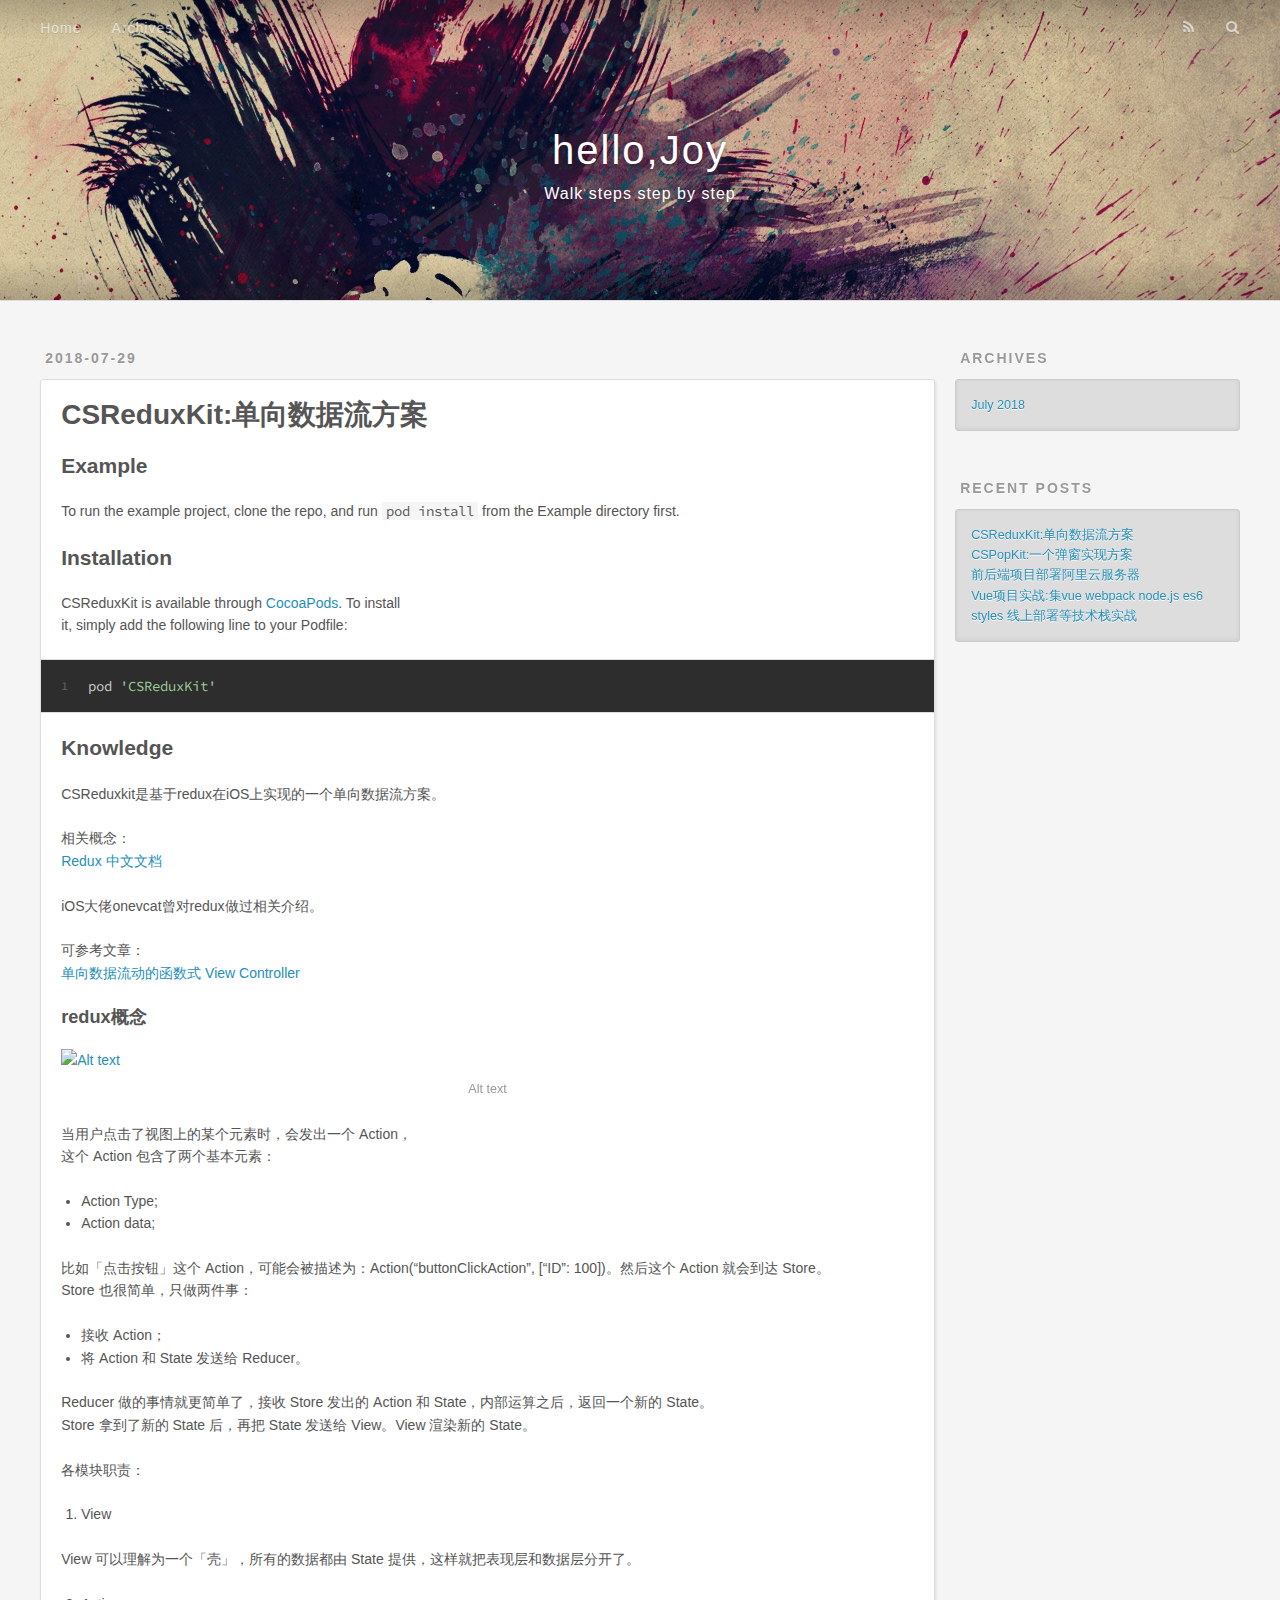
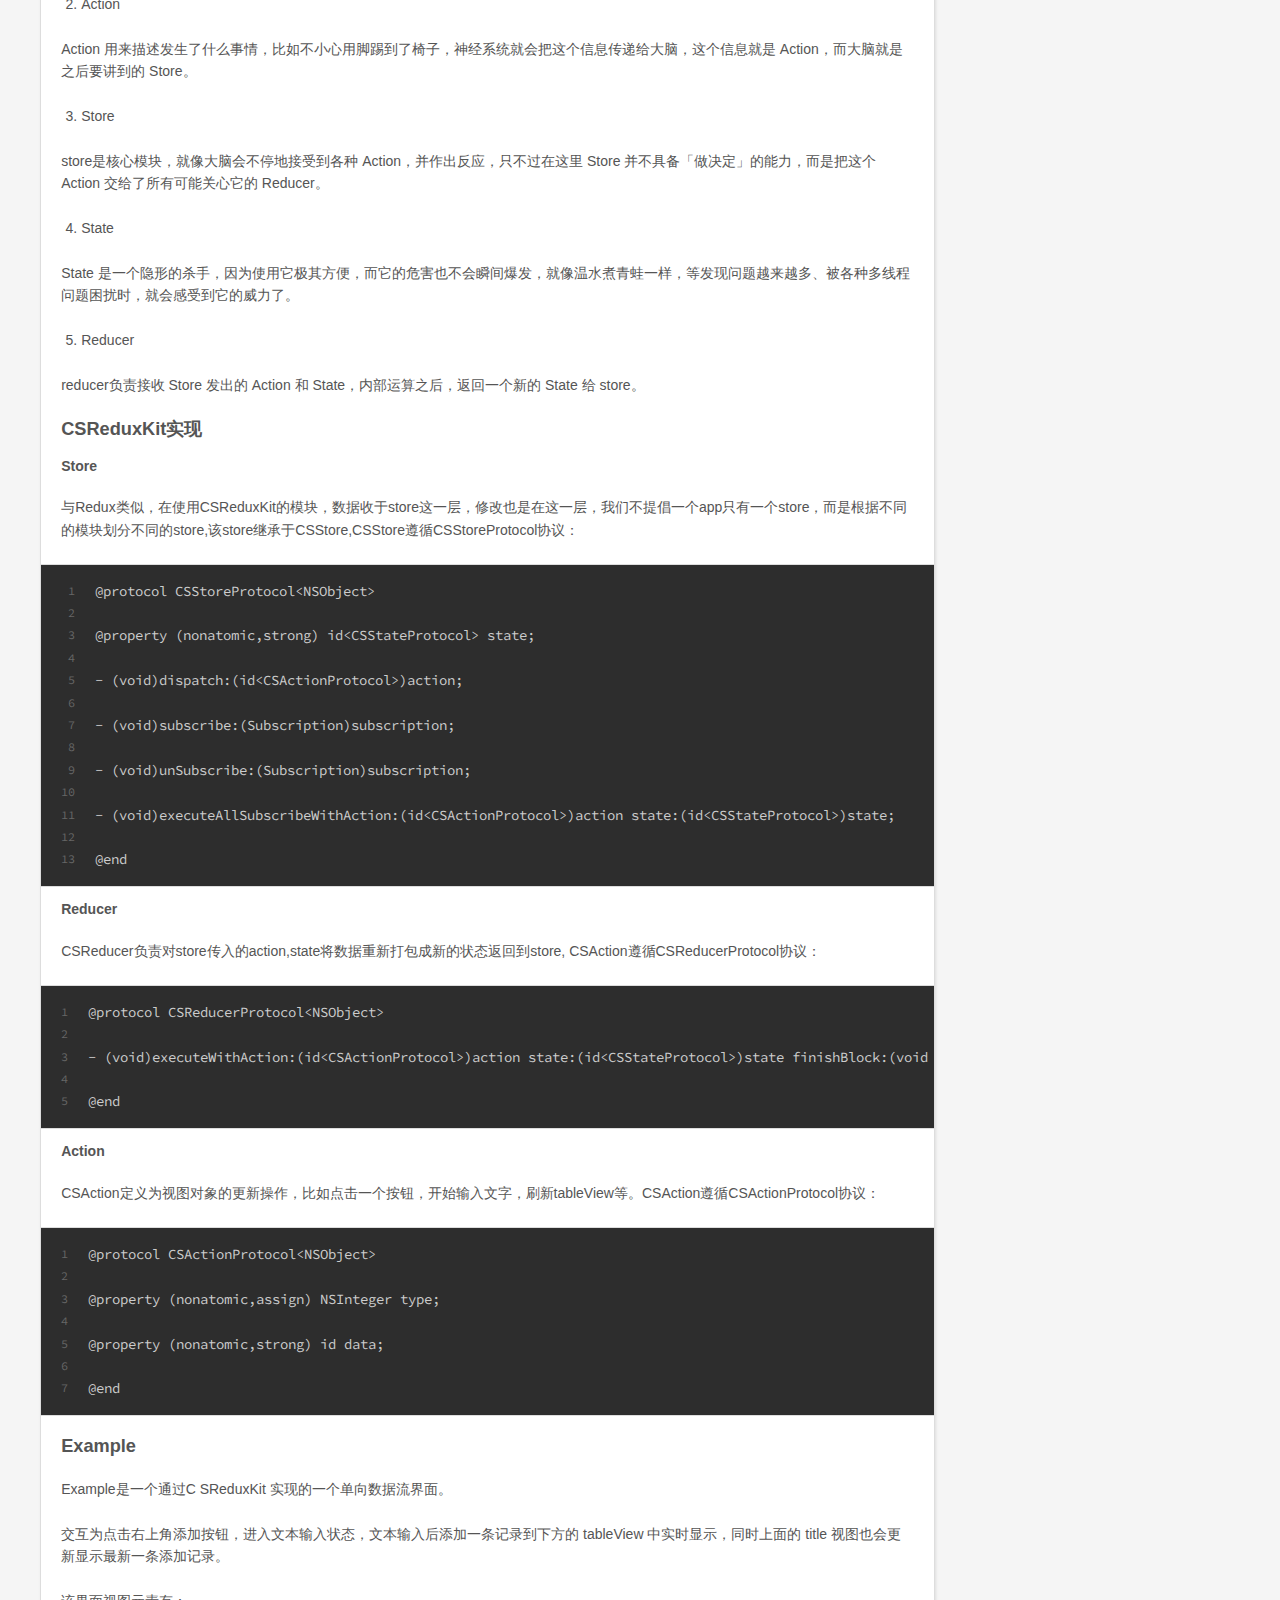
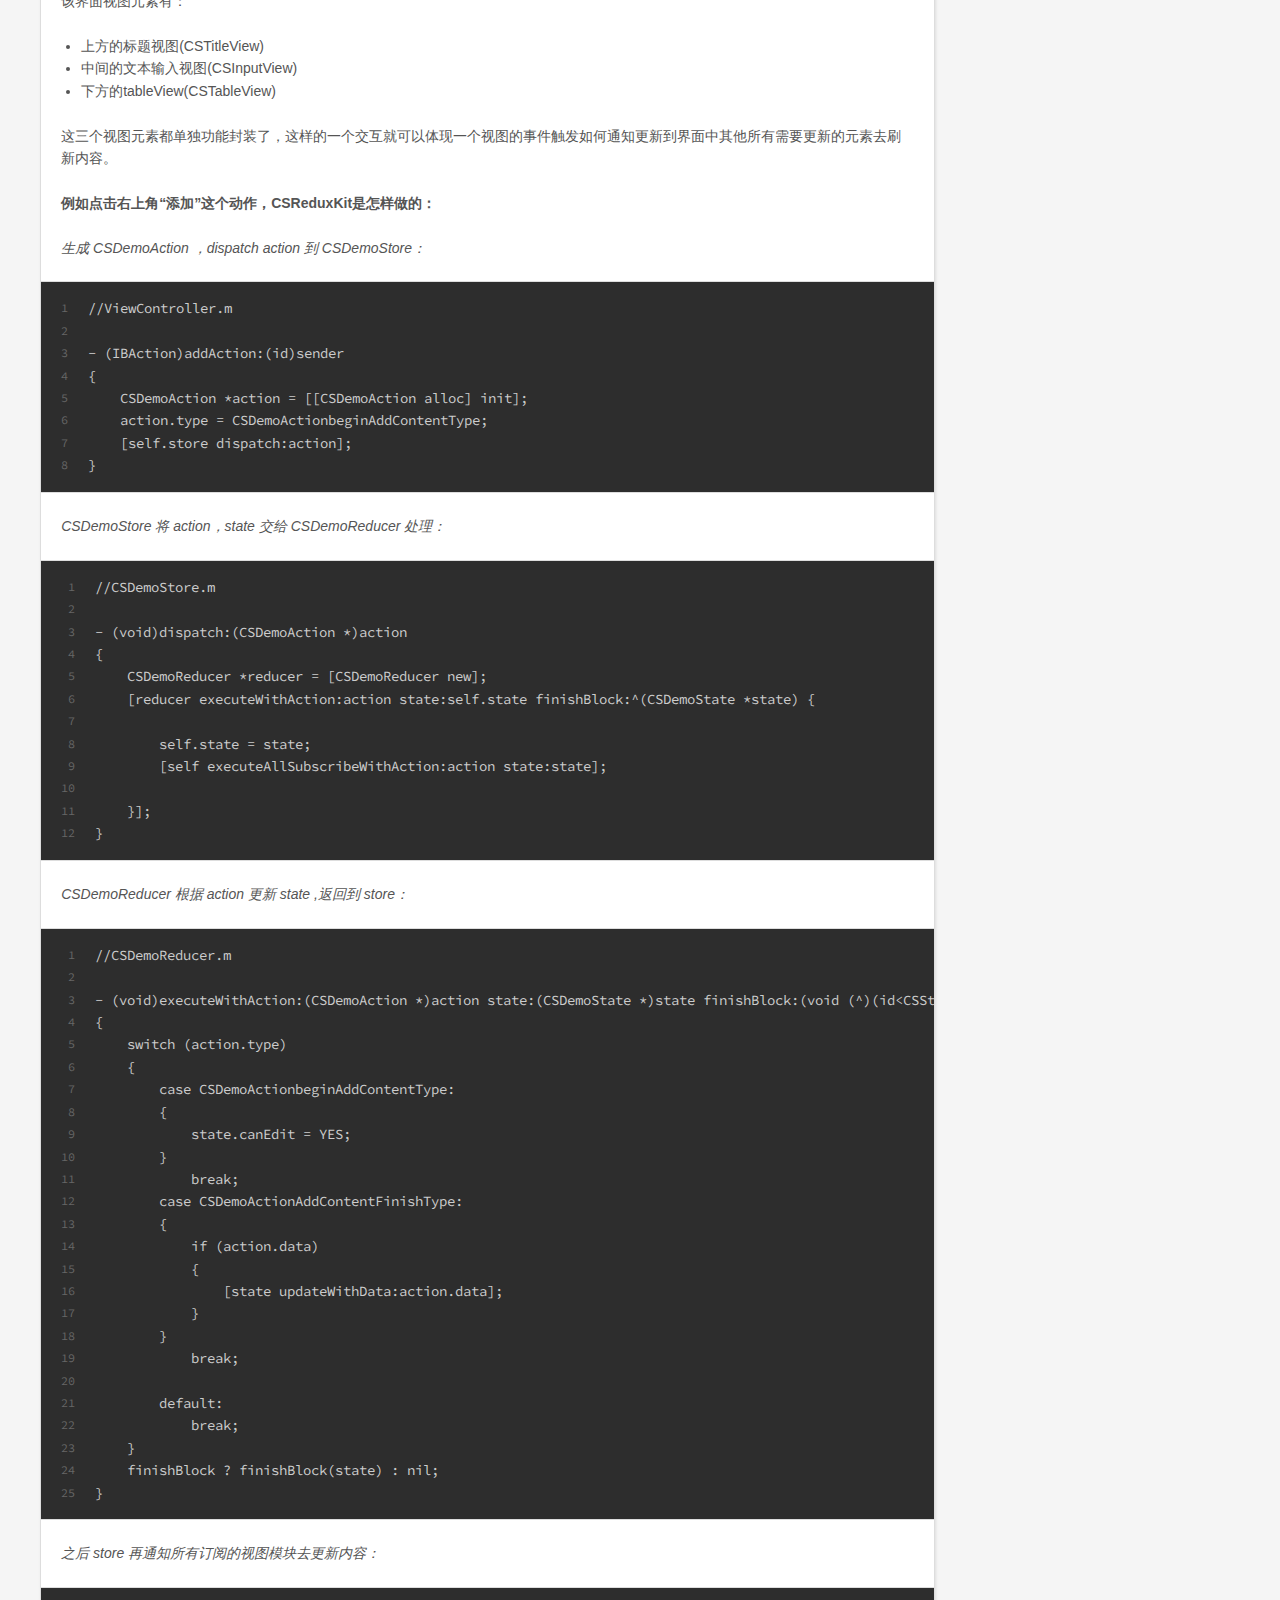
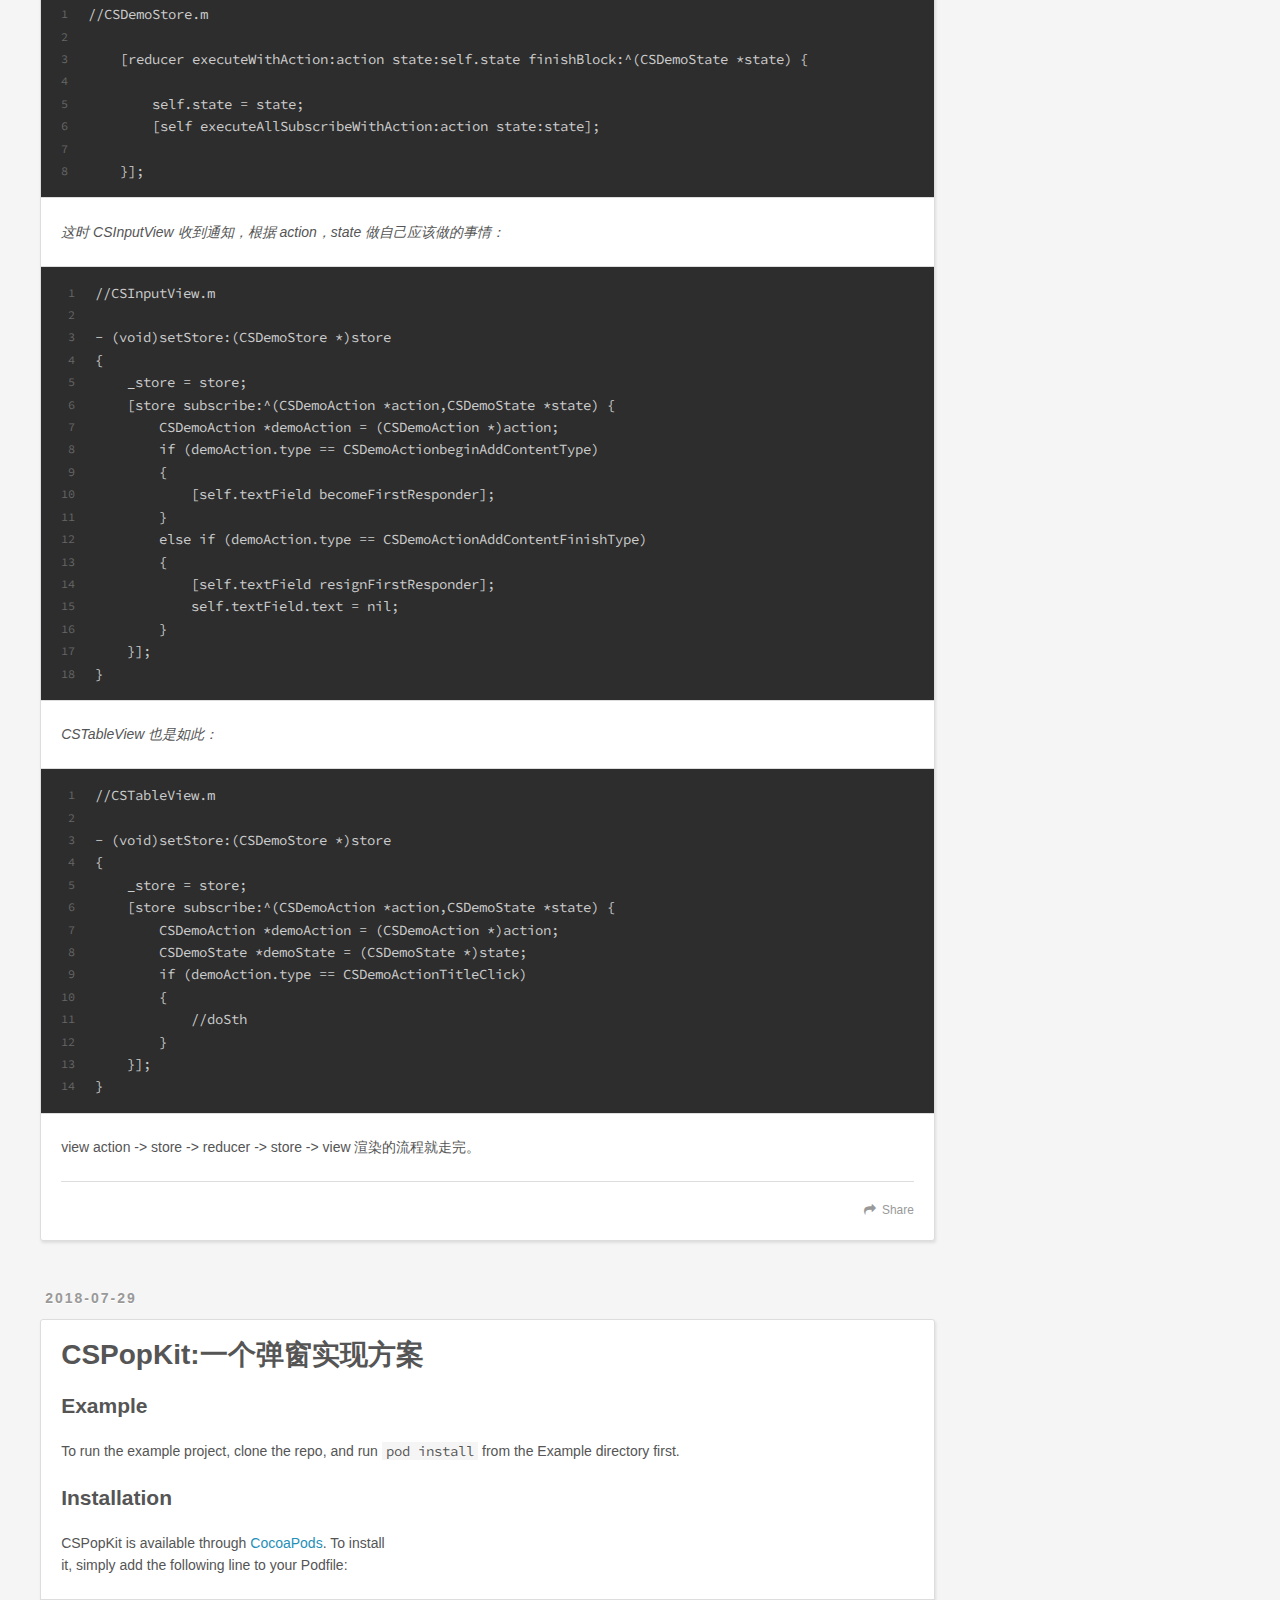
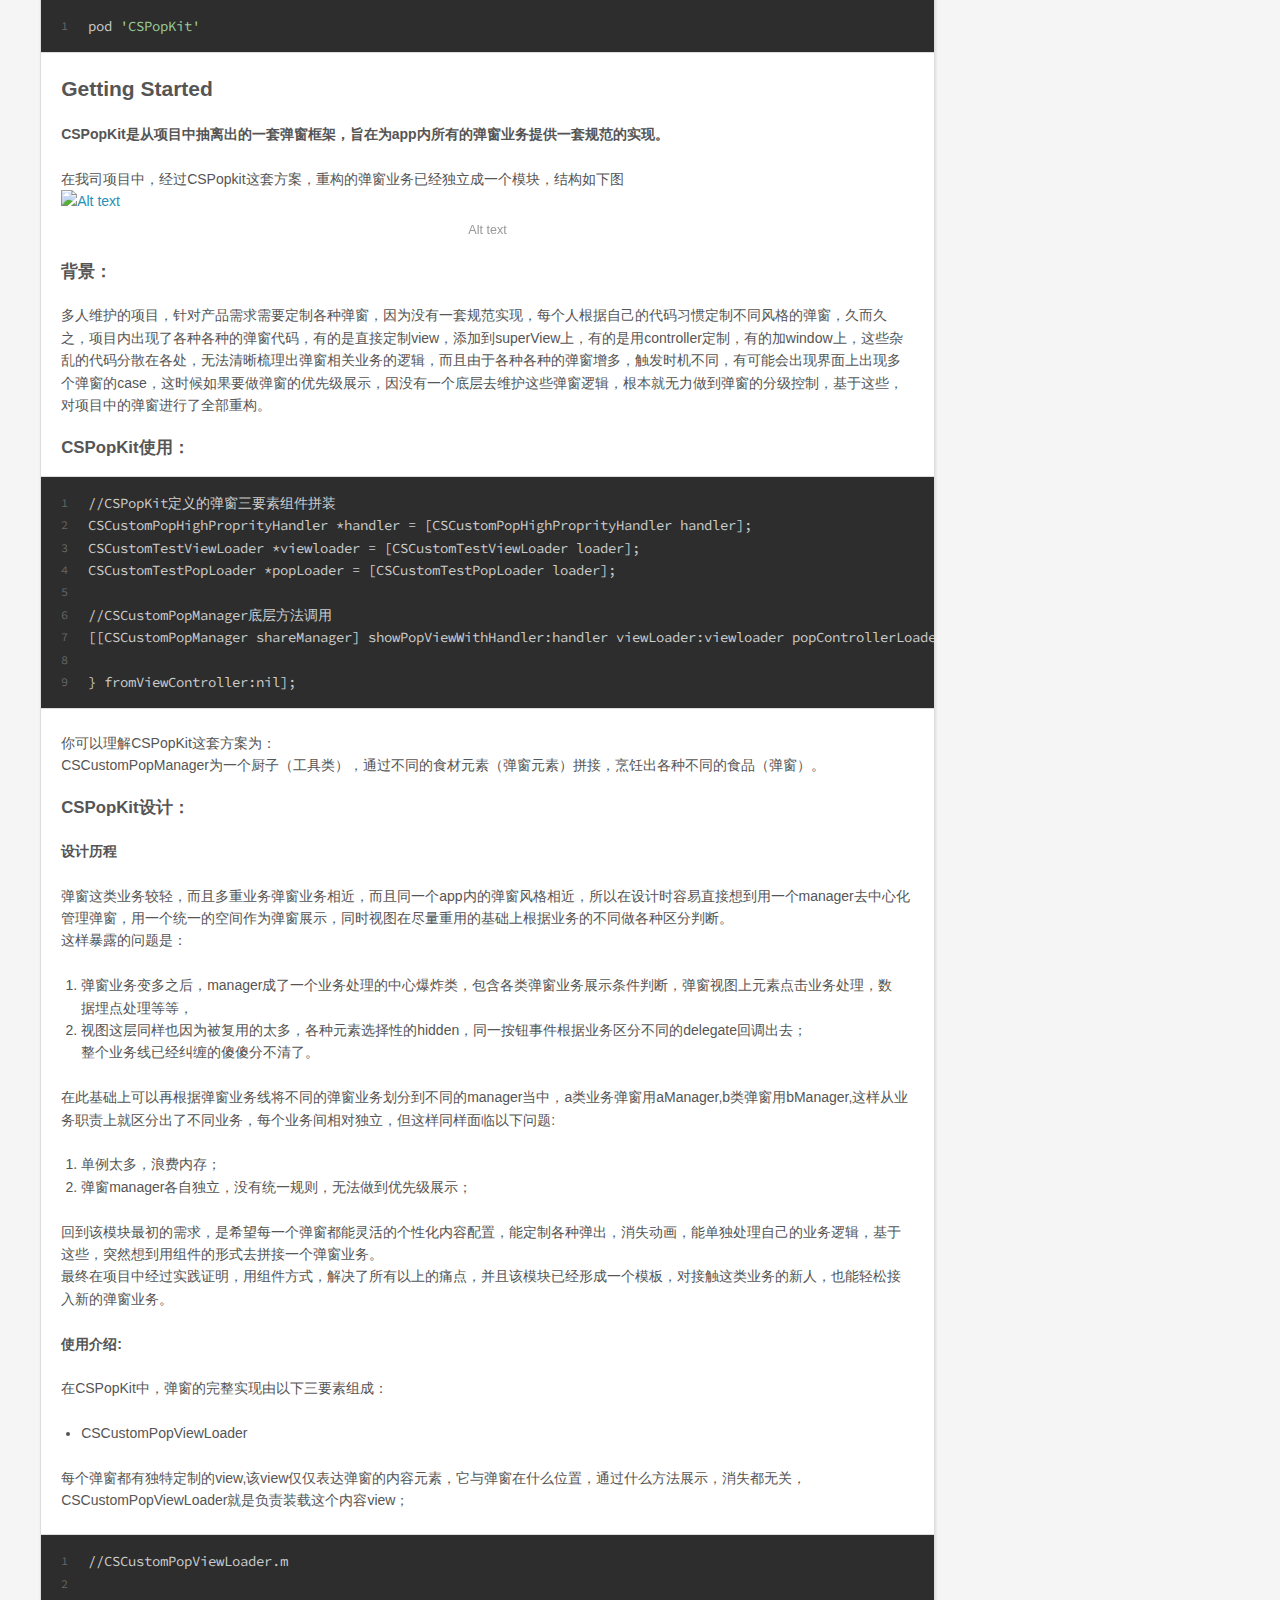
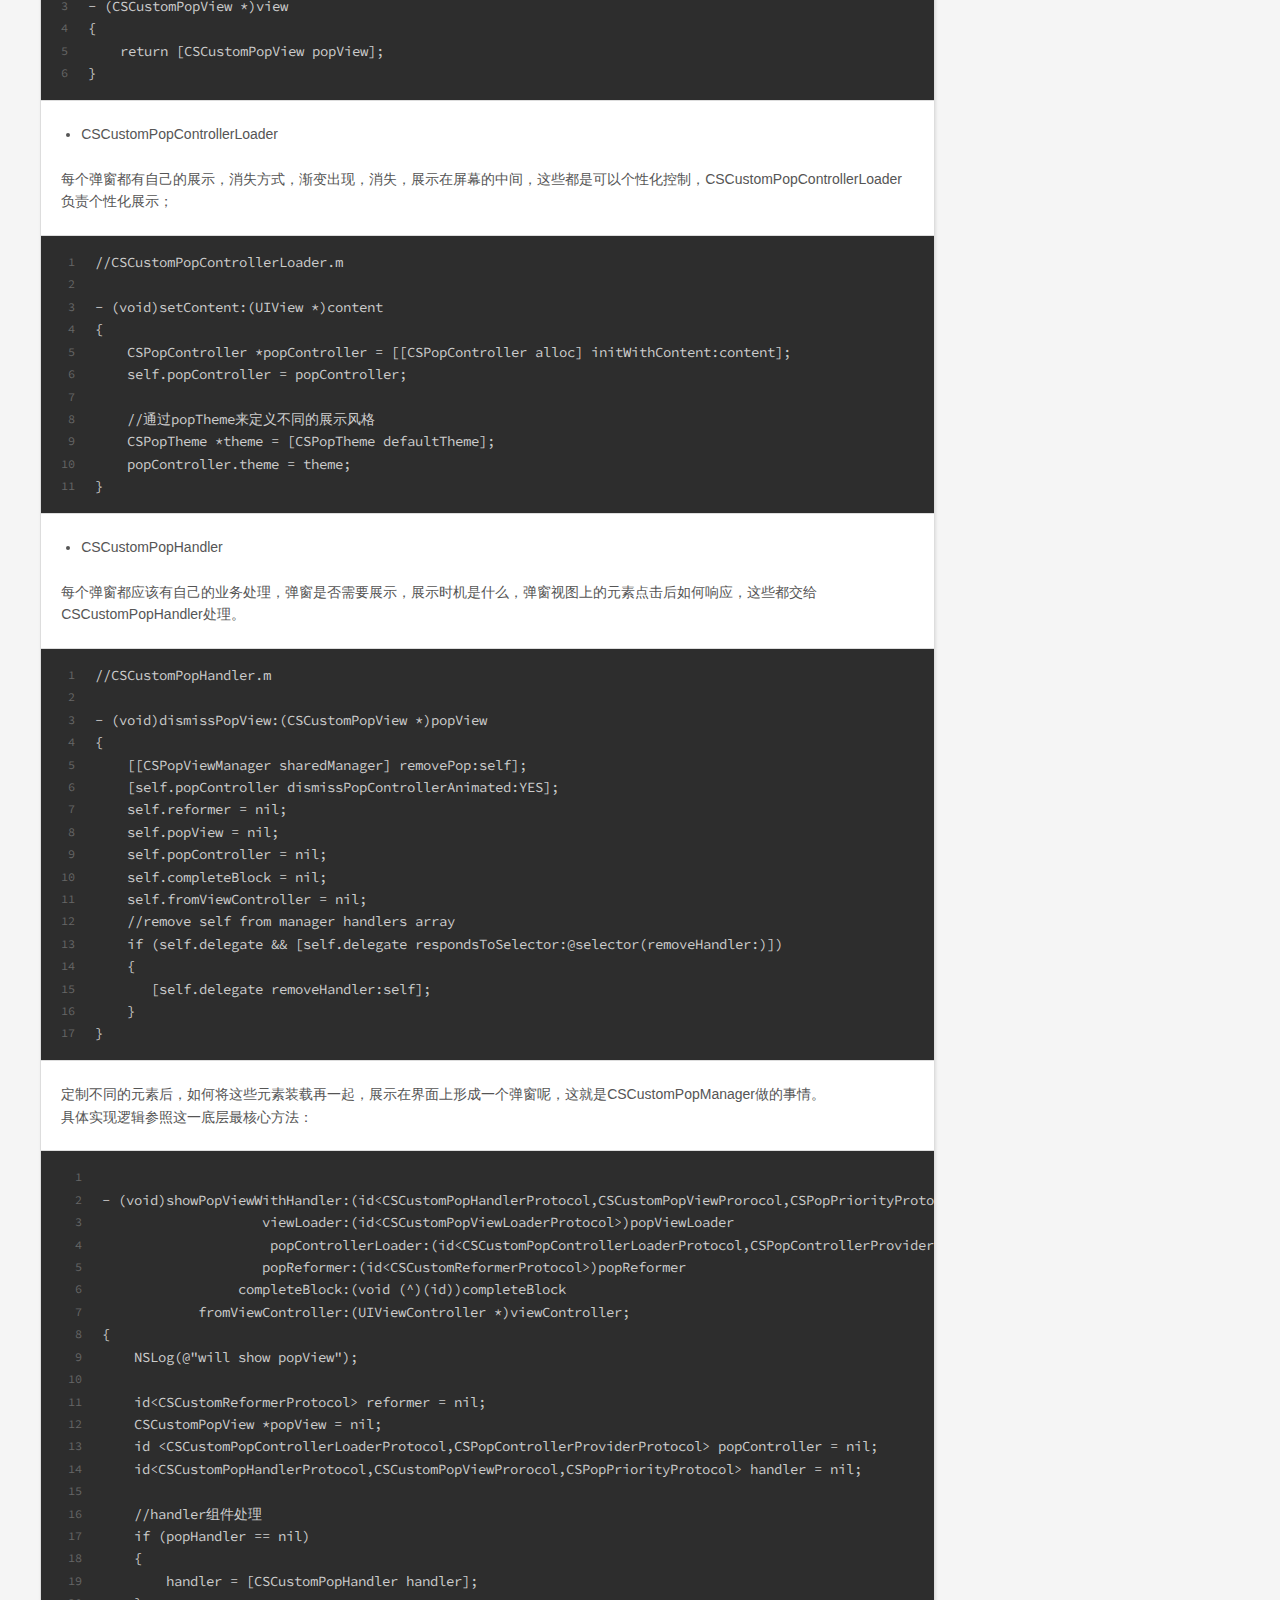
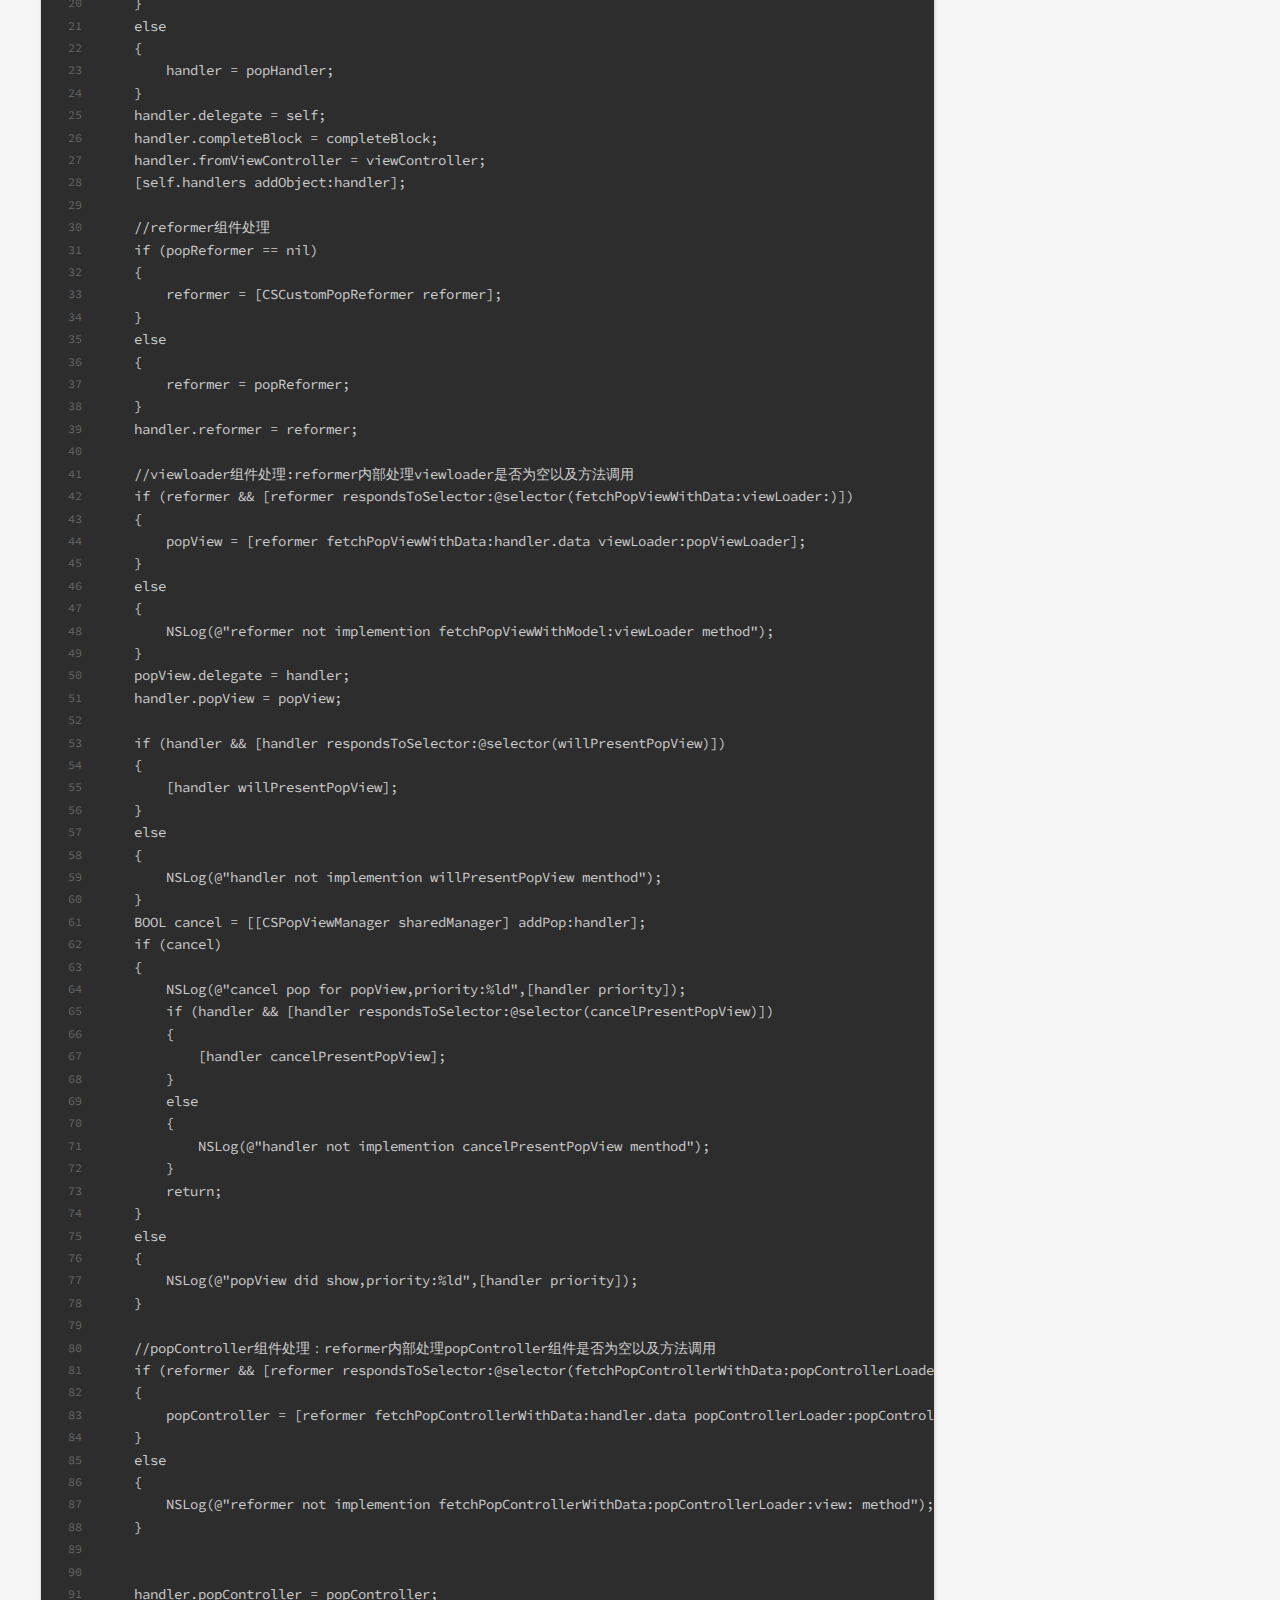
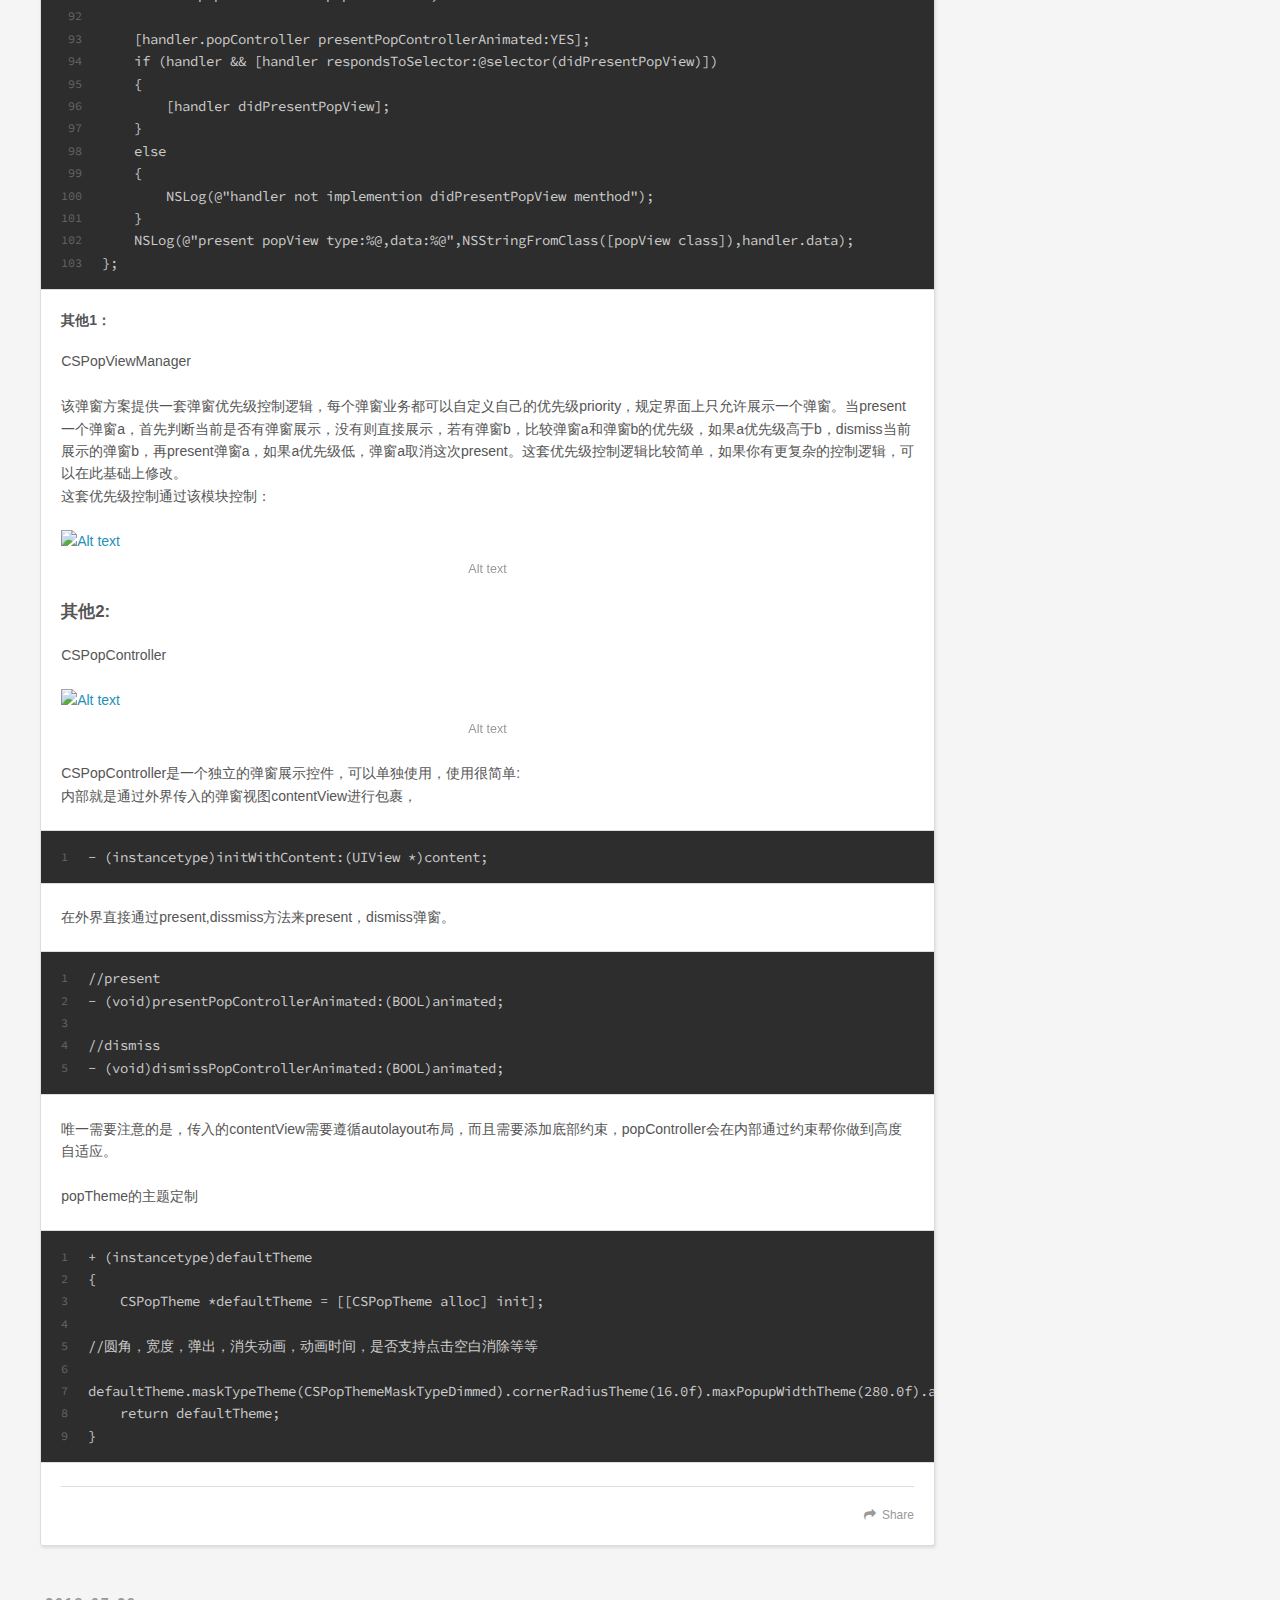
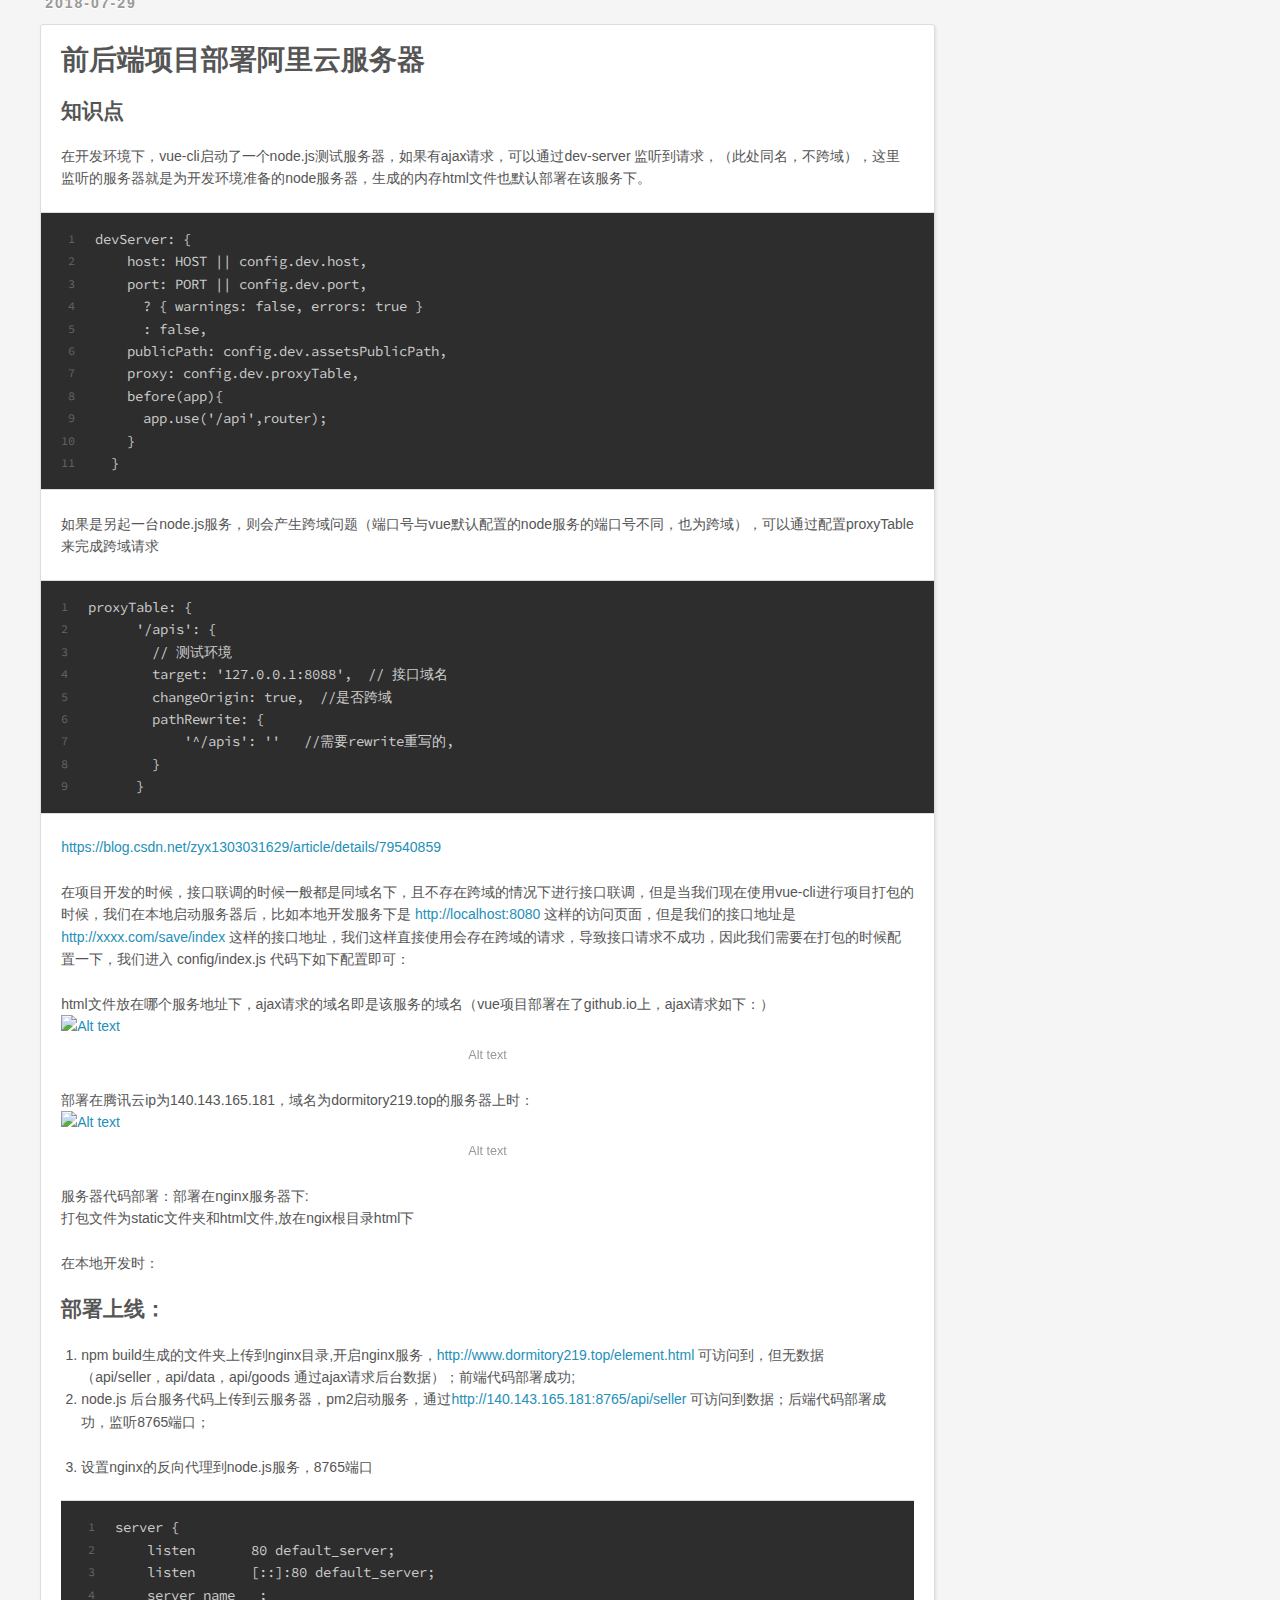
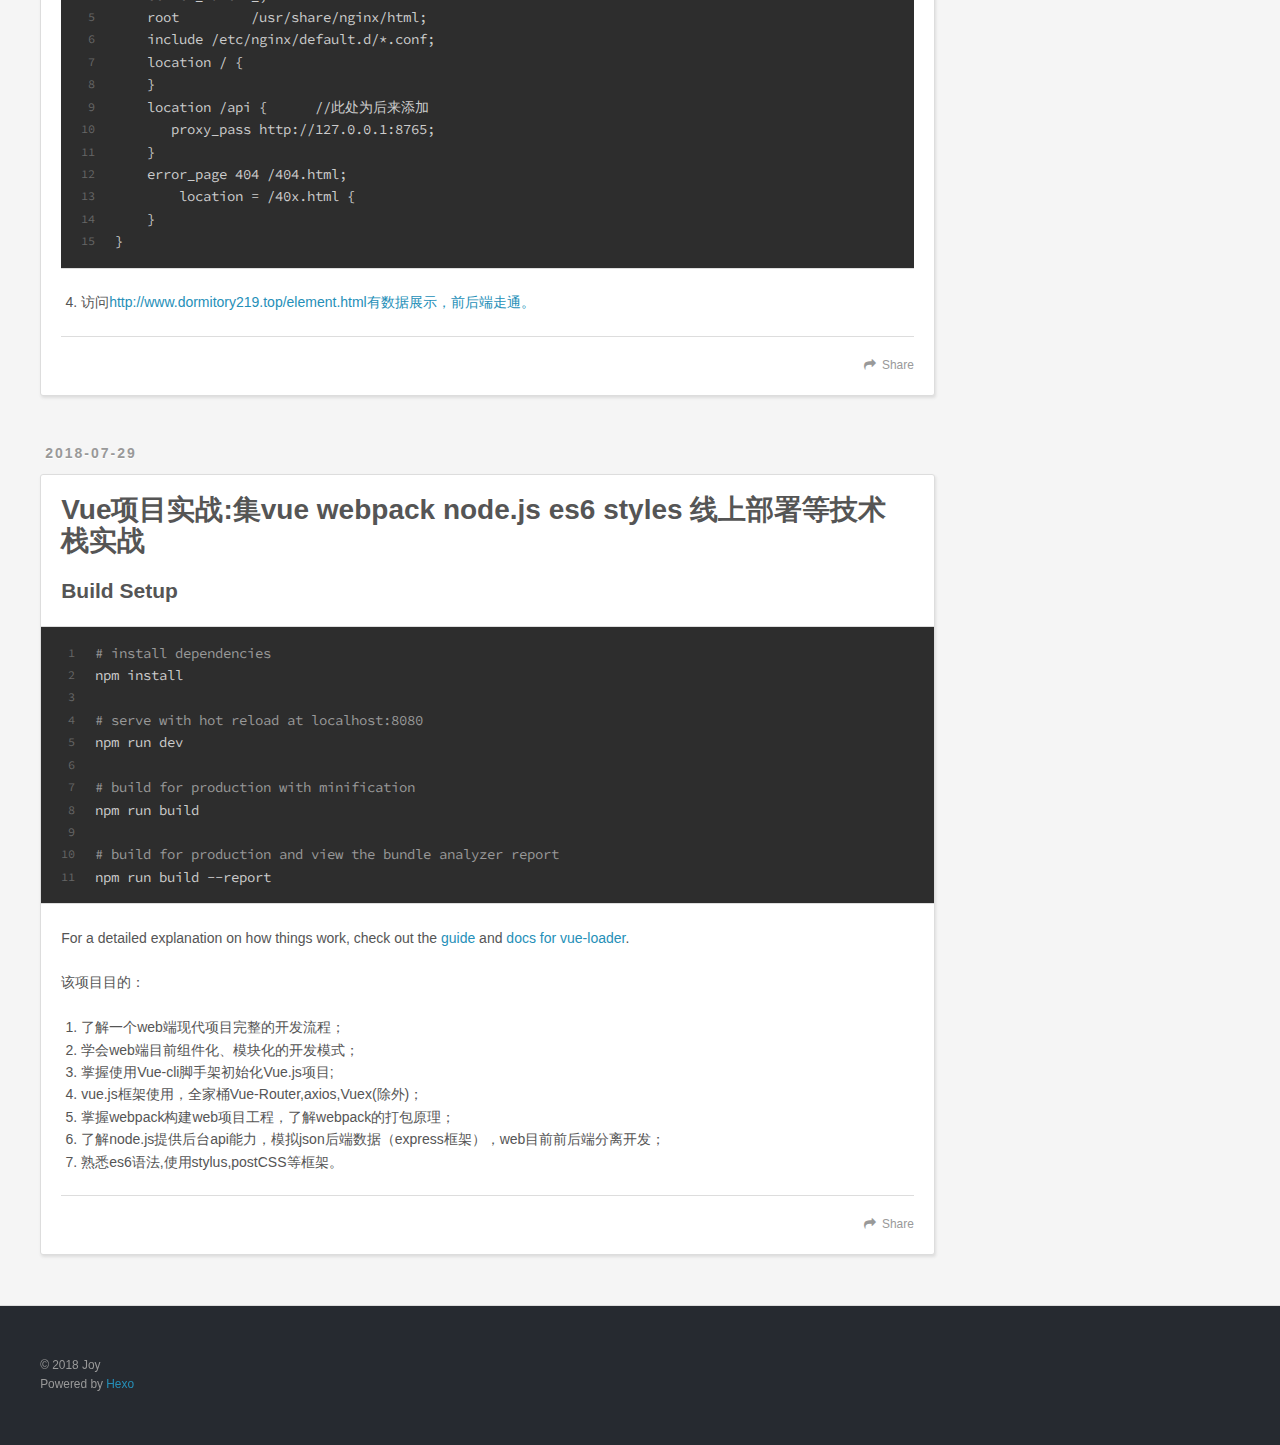
==== commit 7d829a86: "Site updated: 2018-07-29 23:20:50" ====
--- a/index.html
+++ b/index.html
@@ -66,142 +66,6 @@
       <div class="outer">
         <section id="main">
   
-    <article id="post-CSPopKit - 一个弹窗实现方案" class="article article-type-post" itemscope itemprop="blogPost">
-  <div class="article-meta">
-    <a href="/2018/07/29/CSPopKit - 一个弹窗实现方案/" class="article-date">
-  <time datetime="2018-07-29T12:54:00.000Z" itemprop="datePublished">2018-07-29</time>
-</a>
-    
-  </div>
-  <div class="article-inner">
-    
-    
-      <header class="article-header">
-        
-  
-    <h1 itemprop="name">
-      <a class="article-title" href="/2018/07/29/CSPopKit - 一个弹窗实现方案/">CSPopKit:一个弹窗实现方案</a>
-    </h1>
-  
-
-      </header>
-    
-    <div class="article-entry" itemprop="articleBody">
-      
-        <h2 id="Example"><a href="#Example" class="headerlink" title="Example"></a>Example</h2><p>To run the example project, clone the repo, and run <code>pod install</code> from the Example directory first.</p>
-<h2 id="Installation"><a href="#Installation" class="headerlink" title="Installation"></a>Installation</h2><p>CSPopKit is available through <a href="http://cocoapods.org" target="_blank" rel="noopener">CocoaPods</a>. To install<br>it, simply add the following line to your Podfile:</p>
-<figure class="highlight ruby"><table><tr><td class="gutter"><pre><span class="line">1</span><br></pre></td><td class="code"><pre><span class="line">pod <span class="string">'CSPopKit'</span></span><br></pre></td></tr></table></figure>
-<h2 id="Getting-Started"><a href="#Getting-Started" class="headerlink" title="Getting Started"></a>Getting Started</h2><p><strong>CSPopKit是从项目中抽离出的一套弹窗框架，旨在为app内所有的弹窗业务提供一套规范的实现。</strong></p>
-<p>在我司项目中，经过CSPopkit这套方案，重构的弹窗业务已经独立成一个模块，结构如下图<br><img src="https://github.com/joy_yu/CSPopKit/blob/master/README/屏幕快照%202018-04-04%20下午2.03.07.png" alt="Alt text"></p>
-<h4 id="背景："><a href="#背景：" class="headerlink" title="背景："></a>背景：</h4><p>多人维护的项目，针对产品需求需要定制各种弹窗，因为没有一套规范实现，每个人根据自己的代码习惯定制不同风格的弹窗，久而久之，项目内出现了各种各种的弹窗代码，有的是直接定制view，添加到superView上，有的是用controller定制，有的加window上，这些杂乱的代码分散在各处，无法清晰梳理出弹窗相关业务的逻辑，而且由于各种各种的弹窗增多，触发时机不同，有可能会出现界面上出现多个弹窗的case，这时候如果要做弹窗的优先级展示，因没有一个底层去维护这些弹窗逻辑，根本就无力做到弹窗的分级控制，基于这些，对项目中的弹窗进行了全部重构。</p>
-<h4 id="CSPopKit使用："><a href="#CSPopKit使用：" class="headerlink" title="CSPopKit使用："></a>CSPopKit使用：</h4><figure class="highlight plain"><table><tr><td class="gutter"><pre><span class="line">1</span><br><span class="line">2</span><br><span class="line">3</span><br><span class="line">4</span><br><span class="line">5</span><br><span class="line">6</span><br><span class="line">7</span><br><span class="line">8</span><br><span class="line">9</span><br></pre></td><td class="code"><pre><span class="line">//CSPopKit定义的弹窗三要素组件拼装</span><br><span class="line">CSCustomPopHighProprityHandler *handler = [CSCustomPopHighProprityHandler handler];</span><br><span class="line">CSCustomTestViewLoader *viewloader = [CSCustomTestViewLoader loader];</span><br><span class="line">CSCustomTestPopLoader *popLoader = [CSCustomTestPopLoader loader];</span><br><span class="line"></span><br><span class="line">//CSCustomPopManager底层方法调用</span><br><span class="line">[[CSCustomPopManager shareManager] showPopViewWithHandler:handler viewLoader:viewloader popControllerLoader:popLoader completeBlock:^(id data) &#123;</span><br><span class="line"></span><br><span class="line">&#125; fromViewController:nil];</span><br></pre></td></tr></table></figure>
-<p>你可以理解CSPopKit这套方案为：<br>CSCustomPopManager为一个厨子（工具类），通过不同的食材元素（弹窗元素）拼接，烹饪出各种不同的食品（弹窗）。</p>
-<h4 id="CSPopKit设计："><a href="#CSPopKit设计：" class="headerlink" title="CSPopKit设计："></a>CSPopKit设计：</h4><p><strong>设计历程</strong></p>
-<p>弹窗这类业务较轻，而且多重业务弹窗业务相近，而且同一个app内的弹窗风格相近，所以在设计时容易直接想到用一个manager去中心化管理弹窗，用一个统一的空间作为弹窗展示，同时视图在尽量重用的基础上根据业务的不同做各种区分判断。<br>这样暴露的问题是：</p>
-<ol>
-<li>弹窗业务变多之后，manager成了一个业务处理的中心爆炸类，包含各类弹窗业务展示条件判断，弹窗视图上元素点击业务处理，数据埋点处理等等，</li>
-<li>视图这层同样也因为被复用的太多，各种元素选择性的hidden，同一按钮事件根据业务区分不同的delegate回调出去；<br>整个业务线已经纠缠的傻傻分不清了。</li>
-</ol>
-<p>在此基础上可以再根据弹窗业务线将不同的弹窗业务划分到不同的manager当中，a类业务弹窗用aManager,b类弹窗用bManager,这样从业务职责上就区分出了不同业务，每个业务间相对独立，但这样同样面临以下问题:</p>
-<ol>
-<li>单例太多，浪费内存；</li>
-<li>弹窗manager各自独立，没有统一规则，无法做到优先级展示；</li>
-</ol>
-<p>回到该模块最初的需求，是希望每一个弹窗都能灵活的个性化内容配置，能定制各种弹出，消失动画，能单独处理自己的业务逻辑，基于这些，突然想到用组件的形式去拼接一个弹窗业务。<br>最终在项目中经过实践证明，用组件方式，解决了所有以上的痛点，并且该模块已经形成一个模板，对接触这类业务的新人，也能轻松接入新的弹窗业务。</p>
-<p><strong>使用介绍:</strong></p>
-<p>在CSPopKit中，弹窗的完整实现由以下三要素组成：</p>
-<ul>
-<li>CSCustomPopViewLoader</li>
-</ul>
-<p>每个弹窗都有独特定制的view,该view仅仅表达弹窗的内容元素，它与弹窗在什么位置，通过什么方法展示，消失都无关，CSCustomPopViewLoader就是负责装载这个内容view；</p>
-<figure class="highlight plain"><table><tr><td class="gutter"><pre><span class="line">1</span><br><span class="line">2</span><br><span class="line">3</span><br><span class="line">4</span><br><span class="line">5</span><br><span class="line">6</span><br></pre></td><td class="code"><pre><span class="line">//CSCustomPopViewLoader.m</span><br><span class="line"></span><br><span class="line">- (CSCustomPopView *)view</span><br><span class="line">&#123;</span><br><span class="line">    return [CSCustomPopView popView];</span><br><span class="line">&#125;</span><br></pre></td></tr></table></figure>
-<ul>
-<li>CSCustomPopControllerLoader</li>
-</ul>
-<p>每个弹窗都有自己的展示，消失方式，渐变出现，消失，展示在屏幕的中间，这些都是可以个性化控制，CSCustomPopControllerLoader负责个性化展示；</p>
-<figure class="highlight plain"><table><tr><td class="gutter"><pre><span class="line">1</span><br><span class="line">2</span><br><span class="line">3</span><br><span class="line">4</span><br><span class="line">5</span><br><span class="line">6</span><br><span class="line">7</span><br><span class="line">8</span><br><span class="line">9</span><br><span class="line">10</span><br><span class="line">11</span><br></pre></td><td class="code"><pre><span class="line">//CSCustomPopControllerLoader.m</span><br><span class="line"></span><br><span class="line">- (void)setContent:(UIView *)content</span><br><span class="line">&#123;</span><br><span class="line">    CSPopController *popController = [[CSPopController alloc] initWithContent:content];</span><br><span class="line">    self.popController = popController;</span><br><span class="line"></span><br><span class="line">    //通过popTheme来定义不同的展示风格</span><br><span class="line">    CSPopTheme *theme = [CSPopTheme defaultTheme];</span><br><span class="line">    popController.theme = theme;</span><br><span class="line">&#125;</span><br></pre></td></tr></table></figure>
-<ul>
-<li>CSCustomPopHandler</li>
-</ul>
-<p>每个弹窗都应该有自己的业务处理，弹窗是否需要展示，展示时机是什么，弹窗视图上的元素点击后如何响应，这些都交给CSCustomPopHandler处理。</p>
-<figure class="highlight plain"><table><tr><td class="gutter"><pre><span class="line">1</span><br><span class="line">2</span><br><span class="line">3</span><br><span class="line">4</span><br><span class="line">5</span><br><span class="line">6</span><br><span class="line">7</span><br><span class="line">8</span><br><span class="line">9</span><br><span class="line">10</span><br><span class="line">11</span><br><span class="line">12</span><br><span class="line">13</span><br><span class="line">14</span><br><span class="line">15</span><br><span class="line">16</span><br><span class="line">17</span><br></pre></td><td class="code"><pre><span class="line">//CSCustomPopHandler.m</span><br><span class="line"></span><br><span class="line">- (void)dismissPopView:(CSCustomPopView *)popView</span><br><span class="line">&#123;</span><br><span class="line">    [[CSPopViewManager sharedManager] removePop:self];</span><br><span class="line">    [self.popController dismissPopControllerAnimated:YES];</span><br><span class="line">    self.reformer = nil;</span><br><span class="line">    self.popView = nil;</span><br><span class="line">    self.popController = nil;</span><br><span class="line">    self.completeBlock = nil;</span><br><span class="line">    self.fromViewController = nil;</span><br><span class="line">    //remove self from manager handlers array</span><br><span class="line">    if (self.delegate &amp;&amp; [self.delegate respondsToSelector:@selector(removeHandler:)])</span><br><span class="line">    &#123;</span><br><span class="line">       [self.delegate removeHandler:self];</span><br><span class="line">    &#125;</span><br><span class="line">&#125;</span><br></pre></td></tr></table></figure>
-<p>定制不同的元素后，如何将这些元素装载再一起，展示在界面上形成一个弹窗呢，这就是CSCustomPopManager做的事情。<br>具体实现逻辑参照这一底层最核心方法：<br><figure class="highlight plain"><table><tr><td class="gutter"><pre><span class="line">1</span><br><span class="line">2</span><br><span class="line">3</span><br><span class="line">4</span><br><span class="line">5</span><br><span class="line">6</span><br><span class="line">7</span><br><span class="line">8</span><br><span class="line">9</span><br><span class="line">10</span><br><span class="line">11</span><br><span class="line">12</span><br><span class="line">13</span><br><span class="line">14</span><br><span class="line">15</span><br><span class="line">16</span><br><span class="line">17</span><br><span class="line">18</span><br><span class="line">19</span><br><span class="line">20</span><br><span class="line">21</span><br><span class="line">22</span><br><span class="line">23</span><br><span class="line">24</span><br><span class="line">25</span><br><span class="line">26</span><br><span class="line">27</span><br><span class="line">28</span><br><span class="line">29</span><br><span class="line">30</span><br><span class="line">31</span><br><span class="line">32</span><br><span class="line">33</span><br><span class="line">34</span><br><span class="line">35</span><br><span class="line">36</span><br><span class="line">37</span><br><span class="line">38</span><br><span class="line">39</span><br><span class="line">40</span><br><span class="line">41</span><br><span class="line">42</span><br><span class="line">43</span><br><span class="line">44</span><br><span class="line">45</span><br><span class="line">46</span><br><span class="line">47</span><br><span class="line">48</span><br><span class="line">49</span><br><span class="line">50</span><br><span class="line">51</span><br><span class="line">52</span><br><span class="line">53</span><br><span class="line">54</span><br><span class="line">55</span><br><span class="line">56</span><br><span class="line">57</span><br><span class="line">58</span><br><span class="line">59</span><br><span class="line">60</span><br><span class="line">61</span><br><span class="line">62</span><br><span class="line">63</span><br><span class="line">64</span><br><span class="line">65</span><br><span class="line">66</span><br><span class="line">67</span><br><span class="line">68</span><br><span class="line">69</span><br><span class="line">70</span><br><span class="line">71</span><br><span class="line">72</span><br><span class="line">73</span><br><span class="line">74</span><br><span class="line">75</span><br><span class="line">76</span><br><span class="line">77</span><br><span class="line">78</span><br><span class="line">79</span><br><span class="line">80</span><br><span class="line">81</span><br><span class="line">82</span><br><span class="line">83</span><br><span class="line">84</span><br><span class="line">85</span><br><span class="line">86</span><br><span class="line">87</span><br><span class="line">88</span><br><span class="line">89</span><br><span class="line">90</span><br><span class="line">91</span><br><span class="line">92</span><br><span class="line">93</span><br><span class="line">94</span><br><span class="line">95</span><br><span class="line">96</span><br><span class="line">97</span><br><span class="line">98</span><br><span class="line">99</span><br><span class="line">100</span><br><span class="line">101</span><br><span class="line">102</span><br><span class="line">103</span><br></pre></td><td class="code"><pre><span class="line"></span><br><span class="line">- (void)showPopViewWithHandler:(id&lt;CSCustomPopHandlerProtocol,CSCustomPopViewProrocol,CSPopPriorityProtocol&gt;)popHandler</span><br><span class="line">                    viewLoader:(id&lt;CSCustomPopViewLoaderProtocol&gt;)popViewLoader</span><br><span class="line">                     popControllerLoader:(id&lt;CSCustomPopControllerLoaderProtocol,CSPopControllerProviderProtocol&gt;)popControllerLoader</span><br><span class="line">                    popReformer:(id&lt;CSCustomReformerProtocol&gt;)popReformer</span><br><span class="line">                 completeBlock:(void (^)(id))completeBlock</span><br><span class="line">            fromViewController:(UIViewController *)viewController;</span><br><span class="line">&#123;</span><br><span class="line">    NSLog(@&quot;will show popView&quot;);</span><br><span class="line">    </span><br><span class="line">    id&lt;CSCustomReformerProtocol&gt; reformer = nil;</span><br><span class="line">    CSCustomPopView *popView = nil;</span><br><span class="line">    id &lt;CSCustomPopControllerLoaderProtocol,CSPopControllerProviderProtocol&gt; popController = nil;</span><br><span class="line">    id&lt;CSCustomPopHandlerProtocol,CSCustomPopViewProrocol,CSPopPriorityProtocol&gt; handler = nil;</span><br><span class="line">   </span><br><span class="line">    //handler组件处理</span><br><span class="line">    if (popHandler == nil)</span><br><span class="line">    &#123;</span><br><span class="line">        handler = [CSCustomPopHandler handler];</span><br><span class="line">    &#125;</span><br><span class="line">    else</span><br><span class="line">    &#123;</span><br><span class="line">        handler = popHandler;</span><br><span class="line">    &#125;</span><br><span class="line">    handler.delegate = self;</span><br><span class="line">    handler.completeBlock = completeBlock;</span><br><span class="line">    handler.fromViewController = viewController;</span><br><span class="line">    [self.handlers addObject:handler];</span><br><span class="line">    </span><br><span class="line">    //reformer组件处理</span><br><span class="line">    if (popReformer == nil)</span><br><span class="line">    &#123;</span><br><span class="line">        reformer = [CSCustomPopReformer reformer];</span><br><span class="line">    &#125;</span><br><span class="line">    else</span><br><span class="line">    &#123;</span><br><span class="line">        reformer = popReformer;</span><br><span class="line">    &#125;</span><br><span class="line">    handler.reformer = reformer;</span><br><span class="line">    </span><br><span class="line">    //viewloader组件处理:reformer内部处理viewloader是否为空以及方法调用</span><br><span class="line">    if (reformer &amp;&amp; [reformer respondsToSelector:@selector(fetchPopViewWithData:viewLoader:)])</span><br><span class="line">    &#123;</span><br><span class="line">        popView = [reformer fetchPopViewWithData:handler.data viewLoader:popViewLoader];</span><br><span class="line">    &#125;</span><br><span class="line">    else</span><br><span class="line">    &#123;</span><br><span class="line">        NSLog(@&quot;reformer not implemention fetchPopViewWithModel:viewLoader method&quot;);</span><br><span class="line">    &#125;</span><br><span class="line">    popView.delegate = handler;</span><br><span class="line">    handler.popView = popView;</span><br><span class="line">    </span><br><span class="line">    if (handler &amp;&amp; [handler respondsToSelector:@selector(willPresentPopView)])</span><br><span class="line">    &#123;</span><br><span class="line">        [handler willPresentPopView];</span><br><span class="line">    &#125;</span><br><span class="line">    else</span><br><span class="line">    &#123;</span><br><span class="line">        NSLog(@&quot;handler not implemention willPresentPopView menthod&quot;);</span><br><span class="line">    &#125;</span><br><span class="line">    BOOL cancel = [[CSPopViewManager sharedManager] addPop:handler];</span><br><span class="line">    if (cancel)</span><br><span class="line">    &#123;</span><br><span class="line">        NSLog(@&quot;cancel pop for popView,priority:%ld&quot;,[handler priority]);</span><br><span class="line">        if (handler &amp;&amp; [handler respondsToSelector:@selector(cancelPresentPopView)])</span><br><span class="line">        &#123;</span><br><span class="line">            [handler cancelPresentPopView];</span><br><span class="line">        &#125;</span><br><span class="line">        else</span><br><span class="line">        &#123;</span><br><span class="line">            NSLog(@&quot;handler not implemention cancelPresentPopView menthod&quot;);</span><br><span class="line">        &#125;</span><br><span class="line">        return;</span><br><span class="line">    &#125;</span><br><span class="line">    else</span><br><span class="line">    &#123;</span><br><span class="line">        NSLog(@&quot;popView did show,priority:%ld&quot;,[handler priority]);</span><br><span class="line">    &#125;</span><br><span class="line">    </span><br><span class="line">    //popController组件处理：reformer内部处理popController组件是否为空以及方法调用</span><br><span class="line">    if (reformer &amp;&amp; [reformer respondsToSelector:@selector(fetchPopControllerWithData:popControllerLoader:view:)])</span><br><span class="line">    &#123;</span><br><span class="line">        popController = [reformer fetchPopControllerWithData:handler.data popControllerLoader:popControllerLoader view:popView];</span><br><span class="line">    &#125;</span><br><span class="line">    else</span><br><span class="line">    &#123;</span><br><span class="line">        NSLog(@&quot;reformer not implemention fetchPopControllerWithData:popControllerLoader:view: method&quot;);</span><br><span class="line">    &#125;</span><br><span class="line">   </span><br><span class="line">    </span><br><span class="line">    handler.popController = popController;</span><br><span class="line">  </span><br><span class="line">    [handler.popController presentPopControllerAnimated:YES];</span><br><span class="line">    if (handler &amp;&amp; [handler respondsToSelector:@selector(didPresentPopView)])</span><br><span class="line">    &#123;</span><br><span class="line">        [handler didPresentPopView];</span><br><span class="line">    &#125;</span><br><span class="line">    else</span><br><span class="line">    &#123;</span><br><span class="line">        NSLog(@&quot;handler not implemention didPresentPopView menthod&quot;);</span><br><span class="line">    &#125;</span><br><span class="line">    NSLog(@&quot;present popView type:%@,data:%@&quot;,NSStringFromClass([popView class]),handler.data);</span><br><span class="line">&#125;;</span><br></pre></td></tr></table></figure></p>
-<h5 id="其他1："><a href="#其他1：" class="headerlink" title="其他1："></a>其他1：</h5><p>CSPopViewManager</p>
-<p>该弹窗方案提供一套弹窗优先级控制逻辑，每个弹窗业务都可以自定义自己的优先级priority，规定界面上只允许展示一个弹窗。当present一个弹窗a，首先判断当前是否有弹窗展示，没有则直接展示，若有弹窗b，比较弹窗a和弹窗b的优先级，如果a优先级高于b，dismiss当前展示的弹窗b，再present弹窗a，如果a优先级低，弹窗a取消这次present。这套优先级控制逻辑比较简单，如果你有更复杂的控制逻辑，可以在此基础上修改。<br>这套优先级控制通过该模块控制：</p>
-<p><img src="https://github.com/joy_yu/CSPopKit/blob/master/README/屏幕快照%202018-04-04%20下午11.44.53.png" alt="Alt text"></p>
-<h4 id="其他2"><a href="#其他2" class="headerlink" title="其他2:"></a>其他2:</h4><p>CSPopController</p>
-<p><img src="https://github.com/joy_yu/CSPopKit/blob/master/README/屏幕快照%202018-04-04%20下午11.39.12.png" alt="Alt text"></p>
-<p>CSPopController是一个独立的弹窗展示控件，可以单独使用，使用很简单:<br>内部就是通过外界传入的弹窗视图contentView进行包裹，<br><figure class="highlight plain"><table><tr><td class="gutter"><pre><span class="line">1</span><br></pre></td><td class="code"><pre><span class="line">- (instancetype)initWithContent:(UIView *)content;</span><br></pre></td></tr></table></figure></p>
-<p>在外界直接通过present,dissmiss方法来present，dismiss弹窗。</p>
-<figure class="highlight plain"><table><tr><td class="gutter"><pre><span class="line">1</span><br><span class="line">2</span><br><span class="line">3</span><br><span class="line">4</span><br><span class="line">5</span><br></pre></td><td class="code"><pre><span class="line">//present</span><br><span class="line">- (void)presentPopControllerAnimated:(BOOL)animated;</span><br><span class="line"></span><br><span class="line">//dismiss</span><br><span class="line">- (void)dismissPopControllerAnimated:(BOOL)animated;</span><br></pre></td></tr></table></figure>
-<p>唯一需要注意的是，传入的contentView需要遵循autolayout布局，而且需要添加底部约束，popController会在内部通过约束帮你做到高度自适应。</p>
-<p>popTheme的主题定制<br><figure class="highlight plain"><table><tr><td class="gutter"><pre><span class="line">1</span><br><span class="line">2</span><br><span class="line">3</span><br><span class="line">4</span><br><span class="line">5</span><br><span class="line">6</span><br><span class="line">7</span><br><span class="line">8</span><br><span class="line">9</span><br></pre></td><td class="code"><pre><span class="line">+ (instancetype)defaultTheme</span><br><span class="line">&#123;</span><br><span class="line">    CSPopTheme *defaultTheme = [[CSPopTheme alloc] init];</span><br><span class="line">    </span><br><span class="line">//圆角，宽度，弹出，消失动画，动画时间，是否支持点击空白消除等等 </span><br><span class="line"></span><br><span class="line">defaultTheme.maskTypeTheme(CSPopThemeMaskTypeDimmed).cornerRadiusTheme(16.0f).maxPopupWidthTheme(280.0f).animationPresentionDurationTheme(0.6f).animationDismissDurationTheme(0.6f).shouldDismissOnBackgroundTouchTheme(NO).popThemePresentationStyleTheme(CSPPopThemePresentationStyleSlideInFromTopAndAngleBounce).popThemeDismissStyleTheme(CSPPopThemeDismissStyleSlideInToBottomAndAngle).horizontalOffsetTheme(0.f).verticalOffsetTheme(0.f);</span><br><span class="line">    return defaultTheme;</span><br><span class="line">&#125;</span><br></pre></td></tr></table></figure></p>
-
-      
-    </div>
-    <footer class="article-footer">
-      <a data-url="https://github.com/dormitory219/2018/07/29/CSPopKit - 一个弹窗实现方案/" data-id="cjk6y5d3m0000f0txq13ftuyk" class="article-share-link">Share</a>
-      
-      
-    </footer>
-  </div>
-  
-</article>
-
-
-  
-    <article id="post-前后端项目部署阿里云服务器" class="article article-type-post" itemscope itemprop="blogPost">
-  <div class="article-meta">
-    <a href="/2018/07/29/前后端项目部署阿里云服务器/" class="article-date">
-  <time datetime="2018-07-29T12:54:00.000Z" itemprop="datePublished">2018-07-29</time>
-</a>
-    
-  </div>
-  <div class="article-inner">
-    
-    
-      <header class="article-header">
-        
-  
-    <h1 itemprop="name">
-      <a class="article-title" href="/2018/07/29/前后端项目部署阿里云服务器/">前后端项目部署阿里云服务器</a>
-    </h1>
-  
-
-      </header>
-    
-    <div class="article-entry" itemprop="articleBody">
-      
-        <h2 id="知识点"><a href="#知识点" class="headerlink" title="知识点"></a>知识点</h2><p>在开发环境下，vue-cli启动了一个node.js测试服务器，如果有ajax请求，可以通过dev-server 监听到请求，（此处同名，不跨域），这里监听的服务器就是为开发环境准备的node服务器，生成的内存html文件也默认部署在该服务下。<br><figure class="highlight plain"><table><tr><td class="gutter"><pre><span class="line">1</span><br><span class="line">2</span><br><span class="line">3</span><br><span class="line">4</span><br><span class="line">5</span><br><span class="line">6</span><br><span class="line">7</span><br><span class="line">8</span><br><span class="line">9</span><br><span class="line">10</span><br><span class="line">11</span><br></pre></td><td class="code"><pre><span class="line">devServer: &#123;</span><br><span class="line">    host: HOST || config.dev.host,</span><br><span class="line">    port: PORT || config.dev.port,</span><br><span class="line">      ? &#123; warnings: false, errors: true &#125;</span><br><span class="line">      : false,</span><br><span class="line">    publicPath: config.dev.assetsPublicPath,</span><br><span class="line">    proxy: config.dev.proxyTable,</span><br><span class="line">    before(app)&#123;</span><br><span class="line">      app.use(&apos;/api&apos;,router);</span><br><span class="line">    &#125;</span><br><span class="line">  &#125;</span><br></pre></td></tr></table></figure></p>
-<p>如果是另起一台node.js服务，则会产生跨域问题（端口号与vue默认配置的node服务的端口号不同，也为跨域），可以通过配置proxyTable来完成跨域请求<br><figure class="highlight plain"><table><tr><td class="gutter"><pre><span class="line">1</span><br><span class="line">2</span><br><span class="line">3</span><br><span class="line">4</span><br><span class="line">5</span><br><span class="line">6</span><br><span class="line">7</span><br><span class="line">8</span><br><span class="line">9</span><br></pre></td><td class="code"><pre><span class="line">proxyTable: &#123;</span><br><span class="line">      &apos;/apis&apos;: &#123;</span><br><span class="line">        // 测试环境</span><br><span class="line">        target: &apos;127.0.0.1:8088&apos;,  // 接口域名</span><br><span class="line">        changeOrigin: true,  //是否跨域</span><br><span class="line">        pathRewrite: &#123;</span><br><span class="line">            &apos;^/apis&apos;: &apos;&apos;   //需要rewrite重写的,</span><br><span class="line">        &#125;              </span><br><span class="line">      &#125;</span><br></pre></td></tr></table></figure></p>
-<p><a href="https://blog.csdn.net/zyx1303031629/article/details/79540859" target="_blank" rel="noopener">https://blog.csdn.net/zyx1303031629/article/details/79540859</a></p>
-<p> 在项目开发的时候，接口联调的时候一般都是同域名下，且不存在跨域的情况下进行接口联调，但是当我们现在使用vue-cli进行项目打包的时候，我们在本地启动服务器后，比如本地开发服务下是 <a href="http://localhost:8080" target="_blank" rel="noopener">http://localhost:8080</a> 这样的访问页面，但是我们的接口地址是 <a href="http://xxxx.com/save/index" target="_blank" rel="noopener">http://xxxx.com/save/index</a> 这样的接口地址，我们这样直接使用会存在跨域的请求，导致接口请求不成功，因此我们需要在打包的时候配置一下，我们进入 config/index.js 代码下如下配置即可：</p>
-<p>html文件放在哪个服务地址下，ajax请求的域名即是该服务的域名（vue项目部署在了github.io上，ajax请求如下：）<br><img src="https://qcloudtest-1257113305.cos.ap-guangzhou.myqcloud.com/ajax%E8%AF%B7%E6%B1%82.png" alt="Alt text"></p>
-<p>部署在腾讯云ip为140.143.165.181，域名为dormitory219.top的服务器上时：<br><img src="https://qcloudtest-1257113305.cos.ap-guangzhou.myqcloud.com/ajax%E8%AF%B7%E6%B1%820.png" alt="Alt text"><br>服务器代码部署：部署在nginx服务器下:<br>打包文件为static文件夹和html文件,放在ngix根目录html下<br><img src="https://qcloudtest-1257113305.cos.ap-guangzhou.myqcloud.com/%E8%85%BE%E8%AE%AF%E4%BA%91%E9%A5%BF%E4%BA%86%E4%B9%88%E9%A1%B9%E7%9B%AE%E9%83%A8%E7%BD%B2nginx.png" alt=""></p>
-<p>在本地开发时：<br><img src="https://qcloudtest-1257113305.cos.ap-guangzhou.myqcloud.com/ajax%E8%AF%B7%E6%B1%822.png" alt=""></p>
-<h2 id="部署上线："><a href="#部署上线：" class="headerlink" title="部署上线："></a>部署上线：</h2><ol>
-<li>npm build生成的文件夹上传到nginx目录,开启nginx服务，<a href="http://www.dormitory219.top/element.html可访问到，但无数据（api/seller，api/data，api/goods通过ajax请求后台数据）；前端代码部署成功" target="_blank" rel="noopener">http://www.dormitory219.top/element.html可访问到，但无数据（api/seller，api/data，api/goods通过ajax请求后台数据）；前端代码部署成功</a>;</li>
-<li>node.js 后台服务代码上传到云服务器，pm2启动服务，通过<a href="http://140.143.165.181:8765/api/seller可访问到数据；后端代码部署成功，监听8765端口；" target="_blank" rel="noopener">http://140.143.165.181:8765/api/seller可访问到数据；后端代码部署成功，监听8765端口；</a></li>
-<li><p>设置nginx的反向代理到node.js服务，8765端口</p>
-<figure class="highlight plain"><table><tr><td class="gutter"><pre><span class="line">1</span><br><span class="line">2</span><br><span class="line">3</span><br><span class="line">4</span><br><span class="line">5</span><br><span class="line">6</span><br><span class="line">7</span><br><span class="line">8</span><br><span class="line">9</span><br><span class="line">10</span><br><span class="line">11</span><br><span class="line">12</span><br><span class="line">13</span><br><span class="line">14</span><br><span class="line">15</span><br></pre></td><td class="code"><pre><span class="line">server &#123;</span><br><span class="line">    listen       80 default_server;</span><br><span class="line">    listen       [::]:80 default_server;</span><br><span class="line">    server_name  _;</span><br><span class="line">    root         /usr/share/nginx/html;</span><br><span class="line">    include /etc/nginx/default.d/*.conf;</span><br><span class="line">    location / &#123;</span><br><span class="line">    &#125;</span><br><span class="line">    location /api &#123;      //此处为后来添加</span><br><span class="line">       proxy_pass http://127.0.0.1:8765;</span><br><span class="line">    &#125;</span><br><span class="line">    error_page 404 /404.html;</span><br><span class="line">        location = /40x.html &#123;</span><br><span class="line">    &#125;</span><br><span class="line">&#125;</span><br></pre></td></tr></table></figure>
-</li>
-<li><p>访问<a href="http://www.dormitory219.top/element.html有数据展示，前后端走通。" target="_blank" rel="noopener">http://www.dormitory219.top/element.html有数据展示，前后端走通。</a></p>
-</li>
-</ol>
-
-      
-    </div>
-    <footer class="article-footer">
-      <a data-url="https://github.com/dormitory219/2018/07/29/前后端项目部署阿里云服务器/" data-id="cjk6y5d3q0001f0txjwq7c5l5" class="article-share-link">Share</a>
-      
-      
-    </footer>
-  </div>
-  
-</article>
-
-
-  
     <article id="post-CSReduxKit - 单向数据流方案" class="article article-type-post" itemscope itemprop="blogPost">
   <div class="article-meta">
     <a href="/2018/07/29/CSReduxKit - 单向数据流方案/" class="article-date">
@@ -231,7 +95,7 @@
 <p>相关概念：<br><a href="http://www.redux.org.cn" target="_blank" rel="noopener">Redux 中文文档</a></p>
 <p>iOS大佬onevcat曾对redux做过相关介绍。</p>
 <p>可参考文章：<br><a href="https://onevcat.com/2017/07/state-based-viewcontroller/" target="_blank" rel="noopener">单向数据流动的函数式 View Controller</a></p>
-<h3 id="redux概念"><a href="#redux概念" class="headerlink" title="redux概念"></a>redux概念</h3><p><img src="./redux_basic_data_flow.gif" alt="Alt text"></p>
+<h3 id="redux概念"><a href="#redux概念" class="headerlink" title="redux概念"></a>redux概念</h3><p><img src="https://img.cntofu.com/book/react-tutorial/image/flux-overview.png" alt="Alt text"></p>
 <p>当用户点击了视图上的某个元素时，会发出一个 Action，<br>这个 Action 包含了两个基本元素：</p>
 <ul>
 <li>Action Type;</li>
@@ -297,7 +161,143 @@
       
     </div>
     <footer class="article-footer">
-      <a data-url="https://github.com/dormitory219/2018/07/29/CSReduxKit - 单向数据流方案/" data-id="cjk6y5d3s0002f0txycbgb2uf" class="article-share-link">Share</a>
+      <a data-url="https://github.com/dormitory219/2018/07/29/CSReduxKit - 单向数据流方案/" data-id="cjk6zqgf400002wtxvrtmcohh" class="article-share-link">Share</a>
+      
+      
+    </footer>
+  </div>
+  
+</article>
+
+
+  
+    <article id="post-CSPopKit - 一个弹窗实现方案" class="article article-type-post" itemscope itemprop="blogPost">
+  <div class="article-meta">
+    <a href="/2018/07/29/CSPopKit - 一个弹窗实现方案/" class="article-date">
+  <time datetime="2018-07-29T12:54:00.000Z" itemprop="datePublished">2018-07-29</time>
+</a>
+    
+  </div>
+  <div class="article-inner">
+    
+    
+      <header class="article-header">
+        
+  
+    <h1 itemprop="name">
+      <a class="article-title" href="/2018/07/29/CSPopKit - 一个弹窗实现方案/">CSPopKit:一个弹窗实现方案</a>
+    </h1>
+  
+
+      </header>
+    
+    <div class="article-entry" itemprop="articleBody">
+      
+        <h2 id="Example"><a href="#Example" class="headerlink" title="Example"></a>Example</h2><p>To run the example project, clone the repo, and run <code>pod install</code> from the Example directory first.</p>
+<h2 id="Installation"><a href="#Installation" class="headerlink" title="Installation"></a>Installation</h2><p>CSPopKit is available through <a href="http://cocoapods.org" target="_blank" rel="noopener">CocoaPods</a>. To install<br>it, simply add the following line to your Podfile:</p>
+<figure class="highlight ruby"><table><tr><td class="gutter"><pre><span class="line">1</span><br></pre></td><td class="code"><pre><span class="line">pod <span class="string">'CSPopKit'</span></span><br></pre></td></tr></table></figure>
+<h2 id="Getting-Started"><a href="#Getting-Started" class="headerlink" title="Getting Started"></a>Getting Started</h2><p><strong>CSPopKit是从项目中抽离出的一套弹窗框架，旨在为app内所有的弹窗业务提供一套规范的实现。</strong></p>
+<p>在我司项目中，经过CSPopkit这套方案，重构的弹窗业务已经独立成一个模块，结构如下图<br><img src="https://qcloudtest-1257113305.cos.ap-guangzhou.myqcloud.com/CSPopKit1.jpg" alt="Alt text"></p>
+<h4 id="背景："><a href="#背景：" class="headerlink" title="背景："></a>背景：</h4><p>多人维护的项目，针对产品需求需要定制各种弹窗，因为没有一套规范实现，每个人根据自己的代码习惯定制不同风格的弹窗，久而久之，项目内出现了各种各种的弹窗代码，有的是直接定制view，添加到superView上，有的是用controller定制，有的加window上，这些杂乱的代码分散在各处，无法清晰梳理出弹窗相关业务的逻辑，而且由于各种各种的弹窗增多，触发时机不同，有可能会出现界面上出现多个弹窗的case，这时候如果要做弹窗的优先级展示，因没有一个底层去维护这些弹窗逻辑，根本就无力做到弹窗的分级控制，基于这些，对项目中的弹窗进行了全部重构。</p>
+<h4 id="CSPopKit使用："><a href="#CSPopKit使用：" class="headerlink" title="CSPopKit使用："></a>CSPopKit使用：</h4><figure class="highlight plain"><table><tr><td class="gutter"><pre><span class="line">1</span><br><span class="line">2</span><br><span class="line">3</span><br><span class="line">4</span><br><span class="line">5</span><br><span class="line">6</span><br><span class="line">7</span><br><span class="line">8</span><br><span class="line">9</span><br></pre></td><td class="code"><pre><span class="line">//CSPopKit定义的弹窗三要素组件拼装</span><br><span class="line">CSCustomPopHighProprityHandler *handler = [CSCustomPopHighProprityHandler handler];</span><br><span class="line">CSCustomTestViewLoader *viewloader = [CSCustomTestViewLoader loader];</span><br><span class="line">CSCustomTestPopLoader *popLoader = [CSCustomTestPopLoader loader];</span><br><span class="line"></span><br><span class="line">//CSCustomPopManager底层方法调用</span><br><span class="line">[[CSCustomPopManager shareManager] showPopViewWithHandler:handler viewLoader:viewloader popControllerLoader:popLoader completeBlock:^(id data) &#123;</span><br><span class="line"></span><br><span class="line">&#125; fromViewController:nil];</span><br></pre></td></tr></table></figure>
+<p>你可以理解CSPopKit这套方案为：<br>CSCustomPopManager为一个厨子（工具类），通过不同的食材元素（弹窗元素）拼接，烹饪出各种不同的食品（弹窗）。</p>
+<h4 id="CSPopKit设计："><a href="#CSPopKit设计：" class="headerlink" title="CSPopKit设计："></a>CSPopKit设计：</h4><p><strong>设计历程</strong></p>
+<p>弹窗这类业务较轻，而且多重业务弹窗业务相近，而且同一个app内的弹窗风格相近，所以在设计时容易直接想到用一个manager去中心化管理弹窗，用一个统一的空间作为弹窗展示，同时视图在尽量重用的基础上根据业务的不同做各种区分判断。<br>这样暴露的问题是：</p>
+<ol>
+<li>弹窗业务变多之后，manager成了一个业务处理的中心爆炸类，包含各类弹窗业务展示条件判断，弹窗视图上元素点击业务处理，数据埋点处理等等，</li>
+<li>视图这层同样也因为被复用的太多，各种元素选择性的hidden，同一按钮事件根据业务区分不同的delegate回调出去；<br>整个业务线已经纠缠的傻傻分不清了。</li>
+</ol>
+<p>在此基础上可以再根据弹窗业务线将不同的弹窗业务划分到不同的manager当中，a类业务弹窗用aManager,b类弹窗用bManager,这样从业务职责上就区分出了不同业务，每个业务间相对独立，但这样同样面临以下问题:</p>
+<ol>
+<li>单例太多，浪费内存；</li>
+<li>弹窗manager各自独立，没有统一规则，无法做到优先级展示；</li>
+</ol>
+<p>回到该模块最初的需求，是希望每一个弹窗都能灵活的个性化内容配置，能定制各种弹出，消失动画，能单独处理自己的业务逻辑，基于这些，突然想到用组件的形式去拼接一个弹窗业务。<br>最终在项目中经过实践证明，用组件方式，解决了所有以上的痛点，并且该模块已经形成一个模板，对接触这类业务的新人，也能轻松接入新的弹窗业务。</p>
+<p><strong>使用介绍:</strong></p>
+<p>在CSPopKit中，弹窗的完整实现由以下三要素组成：</p>
+<ul>
+<li>CSCustomPopViewLoader</li>
+</ul>
+<p>每个弹窗都有独特定制的view,该view仅仅表达弹窗的内容元素，它与弹窗在什么位置，通过什么方法展示，消失都无关，CSCustomPopViewLoader就是负责装载这个内容view；</p>
+<figure class="highlight plain"><table><tr><td class="gutter"><pre><span class="line">1</span><br><span class="line">2</span><br><span class="line">3</span><br><span class="line">4</span><br><span class="line">5</span><br><span class="line">6</span><br></pre></td><td class="code"><pre><span class="line">//CSCustomPopViewLoader.m</span><br><span class="line"></span><br><span class="line">- (CSCustomPopView *)view</span><br><span class="line">&#123;</span><br><span class="line">    return [CSCustomPopView popView];</span><br><span class="line">&#125;</span><br></pre></td></tr></table></figure>
+<ul>
+<li>CSCustomPopControllerLoader</li>
+</ul>
+<p>每个弹窗都有自己的展示，消失方式，渐变出现，消失，展示在屏幕的中间，这些都是可以个性化控制，CSCustomPopControllerLoader负责个性化展示；</p>
+<figure class="highlight plain"><table><tr><td class="gutter"><pre><span class="line">1</span><br><span class="line">2</span><br><span class="line">3</span><br><span class="line">4</span><br><span class="line">5</span><br><span class="line">6</span><br><span class="line">7</span><br><span class="line">8</span><br><span class="line">9</span><br><span class="line">10</span><br><span class="line">11</span><br></pre></td><td class="code"><pre><span class="line">//CSCustomPopControllerLoader.m</span><br><span class="line"></span><br><span class="line">- (void)setContent:(UIView *)content</span><br><span class="line">&#123;</span><br><span class="line">    CSPopController *popController = [[CSPopController alloc] initWithContent:content];</span><br><span class="line">    self.popController = popController;</span><br><span class="line"></span><br><span class="line">    //通过popTheme来定义不同的展示风格</span><br><span class="line">    CSPopTheme *theme = [CSPopTheme defaultTheme];</span><br><span class="line">    popController.theme = theme;</span><br><span class="line">&#125;</span><br></pre></td></tr></table></figure>
+<ul>
+<li>CSCustomPopHandler</li>
+</ul>
+<p>每个弹窗都应该有自己的业务处理，弹窗是否需要展示，展示时机是什么，弹窗视图上的元素点击后如何响应，这些都交给CSCustomPopHandler处理。</p>
+<figure class="highlight plain"><table><tr><td class="gutter"><pre><span class="line">1</span><br><span class="line">2</span><br><span class="line">3</span><br><span class="line">4</span><br><span class="line">5</span><br><span class="line">6</span><br><span class="line">7</span><br><span class="line">8</span><br><span class="line">9</span><br><span class="line">10</span><br><span class="line">11</span><br><span class="line">12</span><br><span class="line">13</span><br><span class="line">14</span><br><span class="line">15</span><br><span class="line">16</span><br><span class="line">17</span><br></pre></td><td class="code"><pre><span class="line">//CSCustomPopHandler.m</span><br><span class="line"></span><br><span class="line">- (void)dismissPopView:(CSCustomPopView *)popView</span><br><span class="line">&#123;</span><br><span class="line">    [[CSPopViewManager sharedManager] removePop:self];</span><br><span class="line">    [self.popController dismissPopControllerAnimated:YES];</span><br><span class="line">    self.reformer = nil;</span><br><span class="line">    self.popView = nil;</span><br><span class="line">    self.popController = nil;</span><br><span class="line">    self.completeBlock = nil;</span><br><span class="line">    self.fromViewController = nil;</span><br><span class="line">    //remove self from manager handlers array</span><br><span class="line">    if (self.delegate &amp;&amp; [self.delegate respondsToSelector:@selector(removeHandler:)])</span><br><span class="line">    &#123;</span><br><span class="line">       [self.delegate removeHandler:self];</span><br><span class="line">    &#125;</span><br><span class="line">&#125;</span><br></pre></td></tr></table></figure>
+<p>定制不同的元素后，如何将这些元素装载再一起，展示在界面上形成一个弹窗呢，这就是CSCustomPopManager做的事情。<br>具体实现逻辑参照这一底层最核心方法：<br><figure class="highlight plain"><table><tr><td class="gutter"><pre><span class="line">1</span><br><span class="line">2</span><br><span class="line">3</span><br><span class="line">4</span><br><span class="line">5</span><br><span class="line">6</span><br><span class="line">7</span><br><span class="line">8</span><br><span class="line">9</span><br><span class="line">10</span><br><span class="line">11</span><br><span class="line">12</span><br><span class="line">13</span><br><span class="line">14</span><br><span class="line">15</span><br><span class="line">16</span><br><span class="line">17</span><br><span class="line">18</span><br><span class="line">19</span><br><span class="line">20</span><br><span class="line">21</span><br><span class="line">22</span><br><span class="line">23</span><br><span class="line">24</span><br><span class="line">25</span><br><span class="line">26</span><br><span class="line">27</span><br><span class="line">28</span><br><span class="line">29</span><br><span class="line">30</span><br><span class="line">31</span><br><span class="line">32</span><br><span class="line">33</span><br><span class="line">34</span><br><span class="line">35</span><br><span class="line">36</span><br><span class="line">37</span><br><span class="line">38</span><br><span class="line">39</span><br><span class="line">40</span><br><span class="line">41</span><br><span class="line">42</span><br><span class="line">43</span><br><span class="line">44</span><br><span class="line">45</span><br><span class="line">46</span><br><span class="line">47</span><br><span class="line">48</span><br><span class="line">49</span><br><span class="line">50</span><br><span class="line">51</span><br><span class="line">52</span><br><span class="line">53</span><br><span class="line">54</span><br><span class="line">55</span><br><span class="line">56</span><br><span class="line">57</span><br><span class="line">58</span><br><span class="line">59</span><br><span class="line">60</span><br><span class="line">61</span><br><span class="line">62</span><br><span class="line">63</span><br><span class="line">64</span><br><span class="line">65</span><br><span class="line">66</span><br><span class="line">67</span><br><span class="line">68</span><br><span class="line">69</span><br><span class="line">70</span><br><span class="line">71</span><br><span class="line">72</span><br><span class="line">73</span><br><span class="line">74</span><br><span class="line">75</span><br><span class="line">76</span><br><span class="line">77</span><br><span class="line">78</span><br><span class="line">79</span><br><span class="line">80</span><br><span class="line">81</span><br><span class="line">82</span><br><span class="line">83</span><br><span class="line">84</span><br><span class="line">85</span><br><span class="line">86</span><br><span class="line">87</span><br><span class="line">88</span><br><span class="line">89</span><br><span class="line">90</span><br><span class="line">91</span><br><span class="line">92</span><br><span class="line">93</span><br><span class="line">94</span><br><span class="line">95</span><br><span class="line">96</span><br><span class="line">97</span><br><span class="line">98</span><br><span class="line">99</span><br><span class="line">100</span><br><span class="line">101</span><br><span class="line">102</span><br><span class="line">103</span><br></pre></td><td class="code"><pre><span class="line"></span><br><span class="line">- (void)showPopViewWithHandler:(id&lt;CSCustomPopHandlerProtocol,CSCustomPopViewProrocol,CSPopPriorityProtocol&gt;)popHandler</span><br><span class="line">                    viewLoader:(id&lt;CSCustomPopViewLoaderProtocol&gt;)popViewLoader</span><br><span class="line">                     popControllerLoader:(id&lt;CSCustomPopControllerLoaderProtocol,CSPopControllerProviderProtocol&gt;)popControllerLoader</span><br><span class="line">                    popReformer:(id&lt;CSCustomReformerProtocol&gt;)popReformer</span><br><span class="line">                 completeBlock:(void (^)(id))completeBlock</span><br><span class="line">            fromViewController:(UIViewController *)viewController;</span><br><span class="line">&#123;</span><br><span class="line">    NSLog(@&quot;will show popView&quot;);</span><br><span class="line">    </span><br><span class="line">    id&lt;CSCustomReformerProtocol&gt; reformer = nil;</span><br><span class="line">    CSCustomPopView *popView = nil;</span><br><span class="line">    id &lt;CSCustomPopControllerLoaderProtocol,CSPopControllerProviderProtocol&gt; popController = nil;</span><br><span class="line">    id&lt;CSCustomPopHandlerProtocol,CSCustomPopViewProrocol,CSPopPriorityProtocol&gt; handler = nil;</span><br><span class="line">   </span><br><span class="line">    //handler组件处理</span><br><span class="line">    if (popHandler == nil)</span><br><span class="line">    &#123;</span><br><span class="line">        handler = [CSCustomPopHandler handler];</span><br><span class="line">    &#125;</span><br><span class="line">    else</span><br><span class="line">    &#123;</span><br><span class="line">        handler = popHandler;</span><br><span class="line">    &#125;</span><br><span class="line">    handler.delegate = self;</span><br><span class="line">    handler.completeBlock = completeBlock;</span><br><span class="line">    handler.fromViewController = viewController;</span><br><span class="line">    [self.handlers addObject:handler];</span><br><span class="line">    </span><br><span class="line">    //reformer组件处理</span><br><span class="line">    if (popReformer == nil)</span><br><span class="line">    &#123;</span><br><span class="line">        reformer = [CSCustomPopReformer reformer];</span><br><span class="line">    &#125;</span><br><span class="line">    else</span><br><span class="line">    &#123;</span><br><span class="line">        reformer = popReformer;</span><br><span class="line">    &#125;</span><br><span class="line">    handler.reformer = reformer;</span><br><span class="line">    </span><br><span class="line">    //viewloader组件处理:reformer内部处理viewloader是否为空以及方法调用</span><br><span class="line">    if (reformer &amp;&amp; [reformer respondsToSelector:@selector(fetchPopViewWithData:viewLoader:)])</span><br><span class="line">    &#123;</span><br><span class="line">        popView = [reformer fetchPopViewWithData:handler.data viewLoader:popViewLoader];</span><br><span class="line">    &#125;</span><br><span class="line">    else</span><br><span class="line">    &#123;</span><br><span class="line">        NSLog(@&quot;reformer not implemention fetchPopViewWithModel:viewLoader method&quot;);</span><br><span class="line">    &#125;</span><br><span class="line">    popView.delegate = handler;</span><br><span class="line">    handler.popView = popView;</span><br><span class="line">    </span><br><span class="line">    if (handler &amp;&amp; [handler respondsToSelector:@selector(willPresentPopView)])</span><br><span class="line">    &#123;</span><br><span class="line">        [handler willPresentPopView];</span><br><span class="line">    &#125;</span><br><span class="line">    else</span><br><span class="line">    &#123;</span><br><span class="line">        NSLog(@&quot;handler not implemention willPresentPopView menthod&quot;);</span><br><span class="line">    &#125;</span><br><span class="line">    BOOL cancel = [[CSPopViewManager sharedManager] addPop:handler];</span><br><span class="line">    if (cancel)</span><br><span class="line">    &#123;</span><br><span class="line">        NSLog(@&quot;cancel pop for popView,priority:%ld&quot;,[handler priority]);</span><br><span class="line">        if (handler &amp;&amp; [handler respondsToSelector:@selector(cancelPresentPopView)])</span><br><span class="line">        &#123;</span><br><span class="line">            [handler cancelPresentPopView];</span><br><span class="line">        &#125;</span><br><span class="line">        else</span><br><span class="line">        &#123;</span><br><span class="line">            NSLog(@&quot;handler not implemention cancelPresentPopView menthod&quot;);</span><br><span class="line">        &#125;</span><br><span class="line">        return;</span><br><span class="line">    &#125;</span><br><span class="line">    else</span><br><span class="line">    &#123;</span><br><span class="line">        NSLog(@&quot;popView did show,priority:%ld&quot;,[handler priority]);</span><br><span class="line">    &#125;</span><br><span class="line">    </span><br><span class="line">    //popController组件处理：reformer内部处理popController组件是否为空以及方法调用</span><br><span class="line">    if (reformer &amp;&amp; [reformer respondsToSelector:@selector(fetchPopControllerWithData:popControllerLoader:view:)])</span><br><span class="line">    &#123;</span><br><span class="line">        popController = [reformer fetchPopControllerWithData:handler.data popControllerLoader:popControllerLoader view:popView];</span><br><span class="line">    &#125;</span><br><span class="line">    else</span><br><span class="line">    &#123;</span><br><span class="line">        NSLog(@&quot;reformer not implemention fetchPopControllerWithData:popControllerLoader:view: method&quot;);</span><br><span class="line">    &#125;</span><br><span class="line">   </span><br><span class="line">    </span><br><span class="line">    handler.popController = popController;</span><br><span class="line">  </span><br><span class="line">    [handler.popController presentPopControllerAnimated:YES];</span><br><span class="line">    if (handler &amp;&amp; [handler respondsToSelector:@selector(didPresentPopView)])</span><br><span class="line">    &#123;</span><br><span class="line">        [handler didPresentPopView];</span><br><span class="line">    &#125;</span><br><span class="line">    else</span><br><span class="line">    &#123;</span><br><span class="line">        NSLog(@&quot;handler not implemention didPresentPopView menthod&quot;);</span><br><span class="line">    &#125;</span><br><span class="line">    NSLog(@&quot;present popView type:%@,data:%@&quot;,NSStringFromClass([popView class]),handler.data);</span><br><span class="line">&#125;;</span><br></pre></td></tr></table></figure></p>
+<h5 id="其他1："><a href="#其他1：" class="headerlink" title="其他1："></a>其他1：</h5><p>CSPopViewManager</p>
+<p>该弹窗方案提供一套弹窗优先级控制逻辑，每个弹窗业务都可以自定义自己的优先级priority，规定界面上只允许展示一个弹窗。当present一个弹窗a，首先判断当前是否有弹窗展示，没有则直接展示，若有弹窗b，比较弹窗a和弹窗b的优先级，如果a优先级高于b，dismiss当前展示的弹窗b，再present弹窗a，如果a优先级低，弹窗a取消这次present。这套优先级控制逻辑比较简单，如果你有更复杂的控制逻辑，可以在此基础上修改。<br>这套优先级控制通过该模块控制：</p>
+<p><img src="https://qcloudtest-1257113305.cos.ap-guangzhou.myqcloud.com/CSPopKit2.png" alt="Alt text"></p>
+<h4 id="其他2"><a href="#其他2" class="headerlink" title="其他2:"></a>其他2:</h4><p>CSPopController</p>
+<p><img src="https://qcloudtest-1257113305.cos.ap-guangzhou.myqcloud.com/CSPopKit3.png" alt="Alt text"></p>
+<p>CSPopController是一个独立的弹窗展示控件，可以单独使用，使用很简单:<br>内部就是通过外界传入的弹窗视图contentView进行包裹，<br><figure class="highlight plain"><table><tr><td class="gutter"><pre><span class="line">1</span><br></pre></td><td class="code"><pre><span class="line">- (instancetype)initWithContent:(UIView *)content;</span><br></pre></td></tr></table></figure></p>
+<p>在外界直接通过present,dissmiss方法来present，dismiss弹窗。</p>
+<figure class="highlight plain"><table><tr><td class="gutter"><pre><span class="line">1</span><br><span class="line">2</span><br><span class="line">3</span><br><span class="line">4</span><br><span class="line">5</span><br></pre></td><td class="code"><pre><span class="line">//present</span><br><span class="line">- (void)presentPopControllerAnimated:(BOOL)animated;</span><br><span class="line"></span><br><span class="line">//dismiss</span><br><span class="line">- (void)dismissPopControllerAnimated:(BOOL)animated;</span><br></pre></td></tr></table></figure>
+<p>唯一需要注意的是，传入的contentView需要遵循autolayout布局，而且需要添加底部约束，popController会在内部通过约束帮你做到高度自适应。</p>
+<p>popTheme的主题定制<br><figure class="highlight plain"><table><tr><td class="gutter"><pre><span class="line">1</span><br><span class="line">2</span><br><span class="line">3</span><br><span class="line">4</span><br><span class="line">5</span><br><span class="line">6</span><br><span class="line">7</span><br><span class="line">8</span><br><span class="line">9</span><br></pre></td><td class="code"><pre><span class="line">+ (instancetype)defaultTheme</span><br><span class="line">&#123;</span><br><span class="line">    CSPopTheme *defaultTheme = [[CSPopTheme alloc] init];</span><br><span class="line">    </span><br><span class="line">//圆角，宽度，弹出，消失动画，动画时间，是否支持点击空白消除等等 </span><br><span class="line"></span><br><span class="line">defaultTheme.maskTypeTheme(CSPopThemeMaskTypeDimmed).cornerRadiusTheme(16.0f).maxPopupWidthTheme(280.0f).animationPresentionDurationTheme(0.6f).animationDismissDurationTheme(0.6f).shouldDismissOnBackgroundTouchTheme(NO).popThemePresentationStyleTheme(CSPPopThemePresentationStyleSlideInFromTopAndAngleBounce).popThemeDismissStyleTheme(CSPPopThemeDismissStyleSlideInToBottomAndAngle).horizontalOffsetTheme(0.f).verticalOffsetTheme(0.f);</span><br><span class="line">    return defaultTheme;</span><br><span class="line">&#125;</span><br></pre></td></tr></table></figure></p>
+
+      
+    </div>
+    <footer class="article-footer">
+      <a data-url="https://github.com/dormitory219/2018/07/29/CSPopKit - 一个弹窗实现方案/" data-id="cjk6zqgf900012wtxc99bszw3" class="article-share-link">Share</a>
+      
+      
+    </footer>
+  </div>
+  
+</article>
+
+
+  
+    <article id="post-Web前后端项目部署阿里云服务器" class="article article-type-post" itemscope itemprop="blogPost">
+  <div class="article-meta">
+    <a href="/2018/07/29/Web前后端项目部署阿里云服务器/" class="article-date">
+  <time datetime="2018-07-29T12:54:00.000Z" itemprop="datePublished">2018-07-29</time>
+</a>
+    
+  </div>
+  <div class="article-inner">
+    
+    
+      <header class="article-header">
+        
+  
+    <h1 itemprop="name">
+      <a class="article-title" href="/2018/07/29/Web前后端项目部署阿里云服务器/">前后端项目部署阿里云服务器</a>
+    </h1>
+  
+
+      </header>
+    
+    <div class="article-entry" itemprop="articleBody">
+      
+        <h2 id="知识点"><a href="#知识点" class="headerlink" title="知识点"></a>知识点</h2><p>在开发环境下，vue-cli启动了一个node.js测试服务器，如果有ajax请求，可以通过dev-server 监听到请求，（此处同名，不跨域），这里监听的服务器就是为开发环境准备的node服务器，生成的内存html文件也默认部署在该服务下。<br><figure class="highlight plain"><table><tr><td class="gutter"><pre><span class="line">1</span><br><span class="line">2</span><br><span class="line">3</span><br><span class="line">4</span><br><span class="line">5</span><br><span class="line">6</span><br><span class="line">7</span><br><span class="line">8</span><br><span class="line">9</span><br><span class="line">10</span><br><span class="line">11</span><br></pre></td><td class="code"><pre><span class="line">devServer: &#123;</span><br><span class="line">    host: HOST || config.dev.host,</span><br><span class="line">    port: PORT || config.dev.port,</span><br><span class="line">      ? &#123; warnings: false, errors: true &#125;</span><br><span class="line">      : false,</span><br><span class="line">    publicPath: config.dev.assetsPublicPath,</span><br><span class="line">    proxy: config.dev.proxyTable,</span><br><span class="line">    before(app)&#123;</span><br><span class="line">      app.use(&apos;/api&apos;,router);</span><br><span class="line">    &#125;</span><br><span class="line">  &#125;</span><br></pre></td></tr></table></figure></p>
+<p>如果是另起一台node.js服务，则会产生跨域问题（端口号与vue默认配置的node服务的端口号不同，也为跨域），可以通过配置proxyTable来完成跨域请求<br><figure class="highlight plain"><table><tr><td class="gutter"><pre><span class="line">1</span><br><span class="line">2</span><br><span class="line">3</span><br><span class="line">4</span><br><span class="line">5</span><br><span class="line">6</span><br><span class="line">7</span><br><span class="line">8</span><br><span class="line">9</span><br></pre></td><td class="code"><pre><span class="line">proxyTable: &#123;</span><br><span class="line">      &apos;/apis&apos;: &#123;</span><br><span class="line">        // 测试环境</span><br><span class="line">        target: &apos;127.0.0.1:8088&apos;,  // 接口域名</span><br><span class="line">        changeOrigin: true,  //是否跨域</span><br><span class="line">        pathRewrite: &#123;</span><br><span class="line">            &apos;^/apis&apos;: &apos;&apos;   //需要rewrite重写的,</span><br><span class="line">        &#125;              </span><br><span class="line">      &#125;</span><br></pre></td></tr></table></figure></p>
+<p><a href="https://blog.csdn.net/zyx1303031629/article/details/79540859" target="_blank" rel="noopener">https://blog.csdn.net/zyx1303031629/article/details/79540859</a></p>
+<p> 在项目开发的时候，接口联调的时候一般都是同域名下，且不存在跨域的情况下进行接口联调，但是当我们现在使用vue-cli进行项目打包的时候，我们在本地启动服务器后，比如本地开发服务下是 <a href="http://localhost:8080" target="_blank" rel="noopener">http://localhost:8080</a> 这样的访问页面，但是我们的接口地址是 <a href="http://xxxx.com/save/index" target="_blank" rel="noopener">http://xxxx.com/save/index</a> 这样的接口地址，我们这样直接使用会存在跨域的请求，导致接口请求不成功，因此我们需要在打包的时候配置一下，我们进入 config/index.js 代码下如下配置即可：</p>
+<p>html文件放在哪个服务地址下，ajax请求的域名即是该服务的域名（vue项目部署在了github.io上，ajax请求如下：）<br><img src="https://qcloudtest-1257113305.cos.ap-guangzhou.myqcloud.com/ajax%E8%AF%B7%E6%B1%82.png" alt="Alt text"></p>
+<p>部署在腾讯云ip为140.143.165.181，域名为dormitory219.top的服务器上时：<br><img src="https://qcloudtest-1257113305.cos.ap-guangzhou.myqcloud.com/ajax%E8%AF%B7%E6%B1%820.png" alt="Alt text"><br>服务器代码部署：部署在nginx服务器下:<br>打包文件为static文件夹和html文件,放在ngix根目录html下<br><img src="https://qcloudtest-1257113305.cos.ap-guangzhou.myqcloud.com/%E8%85%BE%E8%AE%AF%E4%BA%91%E9%A5%BF%E4%BA%86%E4%B9%88%E9%A1%B9%E7%9B%AE%E9%83%A8%E7%BD%B2nginx.png" alt=""></p>
+<p>在本地开发时：<br><img src="https://qcloudtest-1257113305.cos.ap-guangzhou.myqcloud.com/ajax%E8%AF%B7%E6%B1%822.png" alt=""></p>
+<h2 id="部署上线："><a href="#部署上线：" class="headerlink" title="部署上线："></a>部署上线：</h2><ol>
+<li>npm build生成的文件夹上传到nginx目录,开启nginx服务，<a href="http://www.dormitory219.top/element.html" target="_blank" rel="noopener">http://www.dormitory219.top/element.html</a> 可访问到，但无数据（api/seller，api/data，api/goods 通过ajax请求后台数据）；前端代码部署成功;</li>
+<li>node.js 后台服务代码上传到云服务器，pm2启动服务，通过<a href="http://140.143.165.181:8765/api/seller" target="_blank" rel="noopener">http://140.143.165.181:8765/api/seller</a> 可访问到数据；后端代码部署成功，监听8765端口；</li>
+<li><p>设置nginx的反向代理到node.js服务，8765端口</p>
+<figure class="highlight plain"><table><tr><td class="gutter"><pre><span class="line">1</span><br><span class="line">2</span><br><span class="line">3</span><br><span class="line">4</span><br><span class="line">5</span><br><span class="line">6</span><br><span class="line">7</span><br><span class="line">8</span><br><span class="line">9</span><br><span class="line">10</span><br><span class="line">11</span><br><span class="line">12</span><br><span class="line">13</span><br><span class="line">14</span><br><span class="line">15</span><br></pre></td><td class="code"><pre><span class="line">server &#123;</span><br><span class="line">    listen       80 default_server;</span><br><span class="line">    listen       [::]:80 default_server;</span><br><span class="line">    server_name  _;</span><br><span class="line">    root         /usr/share/nginx/html;</span><br><span class="line">    include /etc/nginx/default.d/*.conf;</span><br><span class="line">    location / &#123;</span><br><span class="line">    &#125;</span><br><span class="line">    location /api &#123;      //此处为后来添加</span><br><span class="line">       proxy_pass http://127.0.0.1:8765;</span><br><span class="line">    &#125;</span><br><span class="line">    error_page 404 /404.html;</span><br><span class="line">        location = /40x.html &#123;</span><br><span class="line">    &#125;</span><br><span class="line">&#125;</span><br></pre></td></tr></table></figure>
+</li>
+<li><p>访问<a href="http://www.dormitory219.top/element.html有数据展示，前后端走通。" target="_blank" rel="noopener">http://www.dormitory219.top/element.html有数据展示，前后端走通。</a></p>
+</li>
+</ol>
+
+      
+    </div>
+    <footer class="article-footer">
+      <a data-url="https://github.com/dormitory219/2018/07/29/Web前后端项目部署阿里云服务器/" data-id="cjk6zqgfb00022wtxcj3z7o4i" class="article-share-link">Share</a>
       
       
     </footer>
@@ -345,7 +345,7 @@
       
     </div>
     <footer class="article-footer">
-      <a data-url="https://github.com/dormitory219/2018/07/29/Vue项目实战/" data-id="cjk6y5d420003f0txcczwm4n3" class="article-share-link">Share</a>
+      <a data-url="https://github.com/dormitory219/2018/07/29/Vue项目实战/" data-id="cjk6zqgfl00032wtxq4c7b626" class="article-share-link">Share</a>
       
       
     </footer>
@@ -385,15 +385,15 @@
       <ul>
         
           <li>
+            <a href="/2018/07/29/CSReduxKit - 单向数据流方案/">CSReduxKit:单向数据流方案</a>
+          </li>
+        
+          <li>
             <a href="/2018/07/29/CSPopKit - 一个弹窗实现方案/">CSPopKit:一个弹窗实现方案</a>
           </li>
         
           <li>
-            <a href="/2018/07/29/前后端项目部署阿里云服务器/">前后端项目部署阿里云服务器</a>
-          </li>
-        
-          <li>
-            <a href="/2018/07/29/CSReduxKit - 单向数据流方案/">CSReduxKit:单向数据流方案</a>
+            <a href="/2018/07/29/Web前后端项目部署阿里云服务器/">前后端项目部署阿里云服务器</a>
           </li>
         
           <li>
--- a/css/style.css
+++ b/css/style.css
@@ -123,7 +123,7 @@
   height: 100%;
 }
 body {
-  background: #eee;
+  background: #f5f5f5;
   font: 14px "Helvetica Neue", Helvetica, Arial, sans-serif;
   -webkit-text-size-adjust: 100%;
 }
@@ -174,7 +174,7 @@
   -ms-transition: 0.2s ease-out;
   transition: 0.2s ease-out;
   z-index: 1;
-  background: #eee;
+  background: #f5f5f5;
 }
 .mobile-nav-on #wrap {
   left: 280px;
@@ -679,7 +679,7 @@
   line-height: 1em;
   padding: 6px 15px;
   border-radius: 15px;
-  background: #eee;
+  background: #f5f5f5;
   color: #999;
   text-shadow: 0 1px #fff;
   text-decoration: none;
@@ -846,7 +846,7 @@
   line-height: 36px;
 }
 .article-share-links {
-  background: #eee;
+  background: #f5f5f5;
 }
 .article-share-links:before,
 .article-share-links:after {
@@ -1113,7 +1113,7 @@
   font-family: "Source Code Pro", Consolas, Monaco, Menlo, Consolas, monospace;
 }
 .article-entry code {
-  background: #eee;
+  background: #f5f5f5;
   text-shadow: 0 1px #fff;
   padding: 0 0.3em;
 }
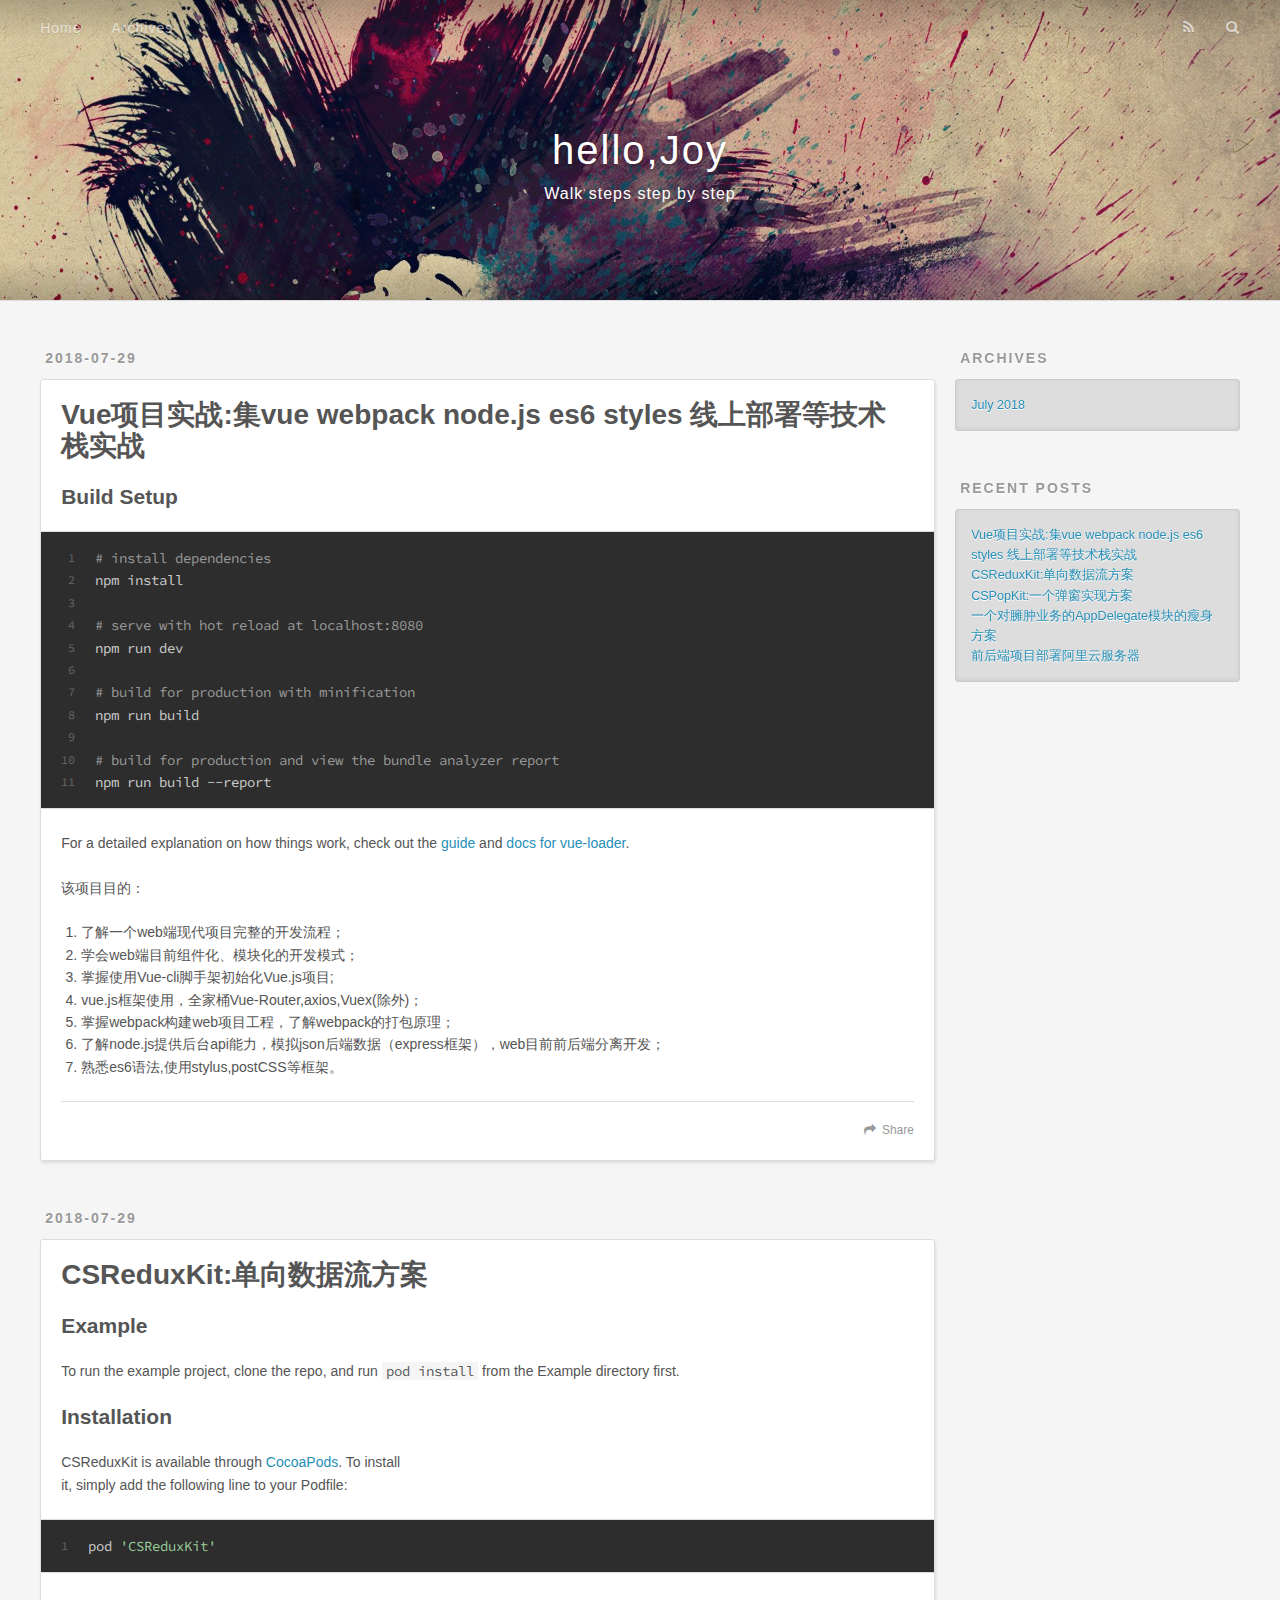
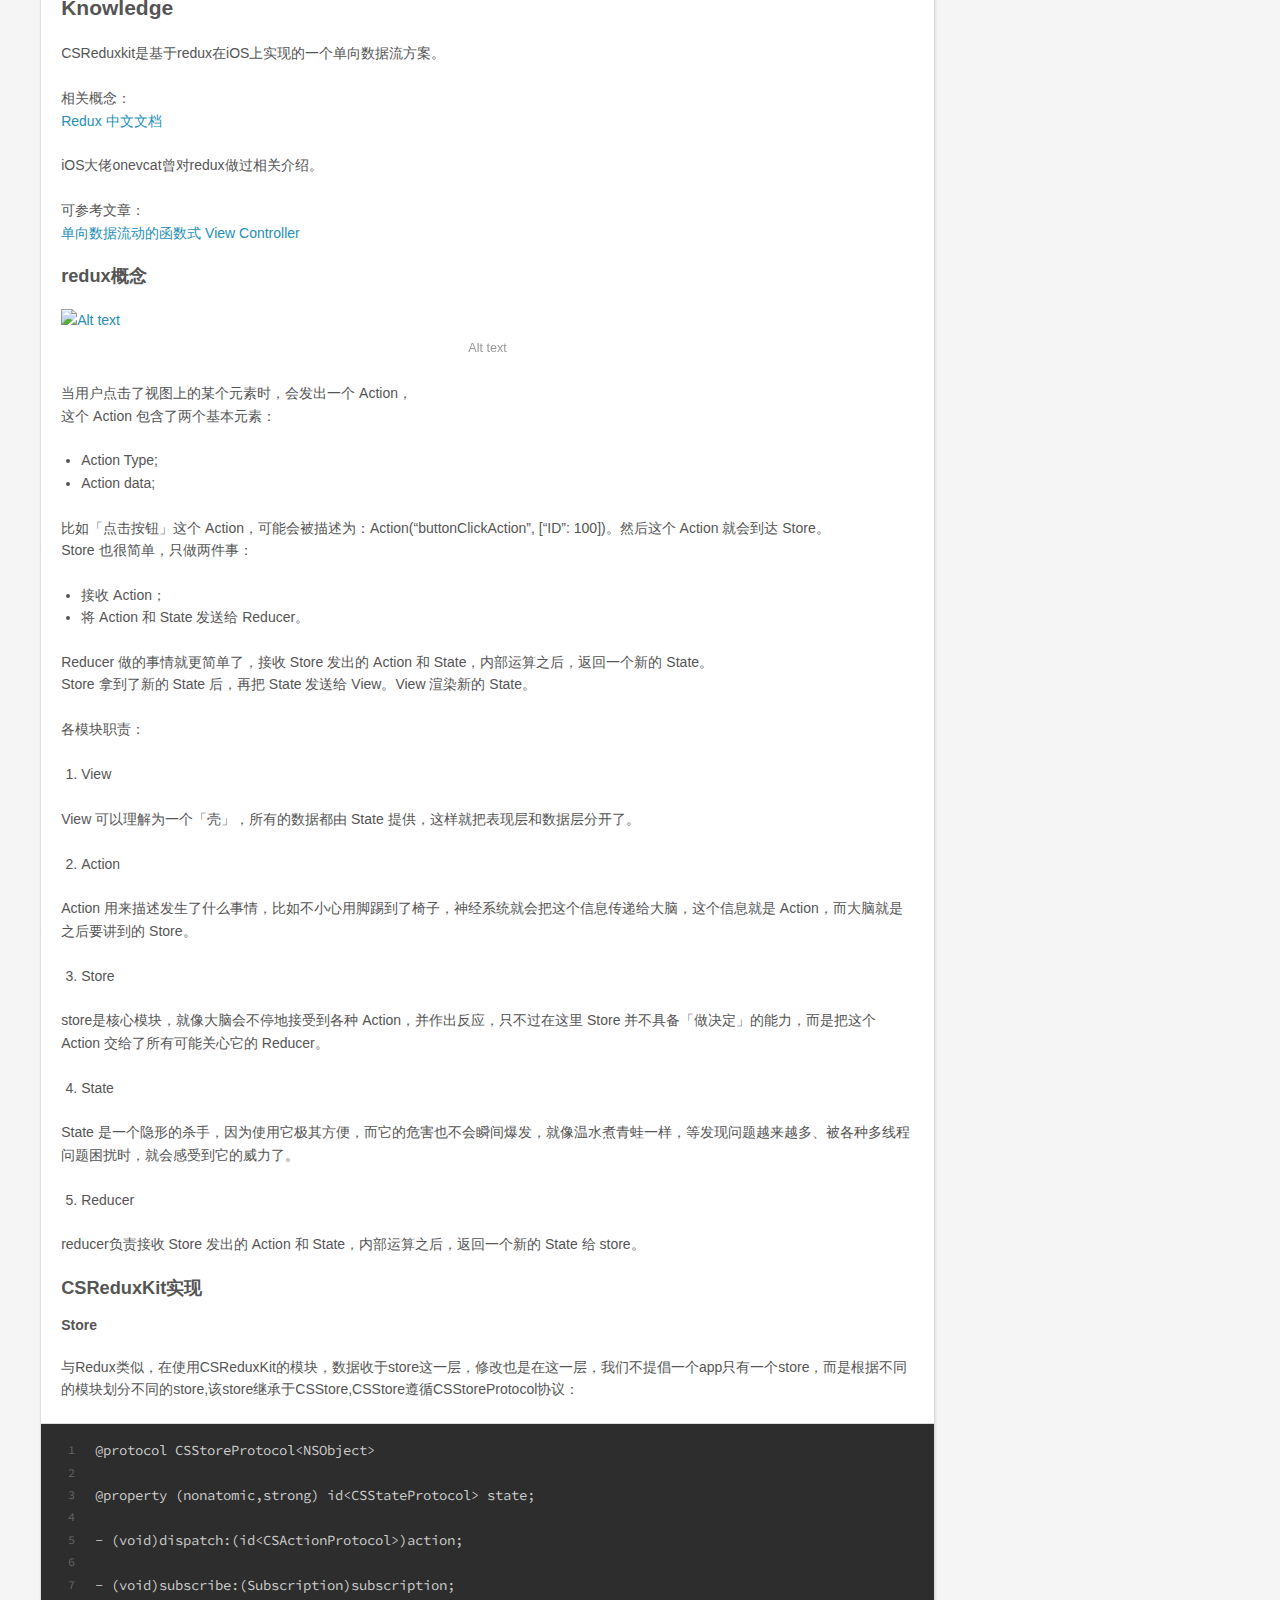
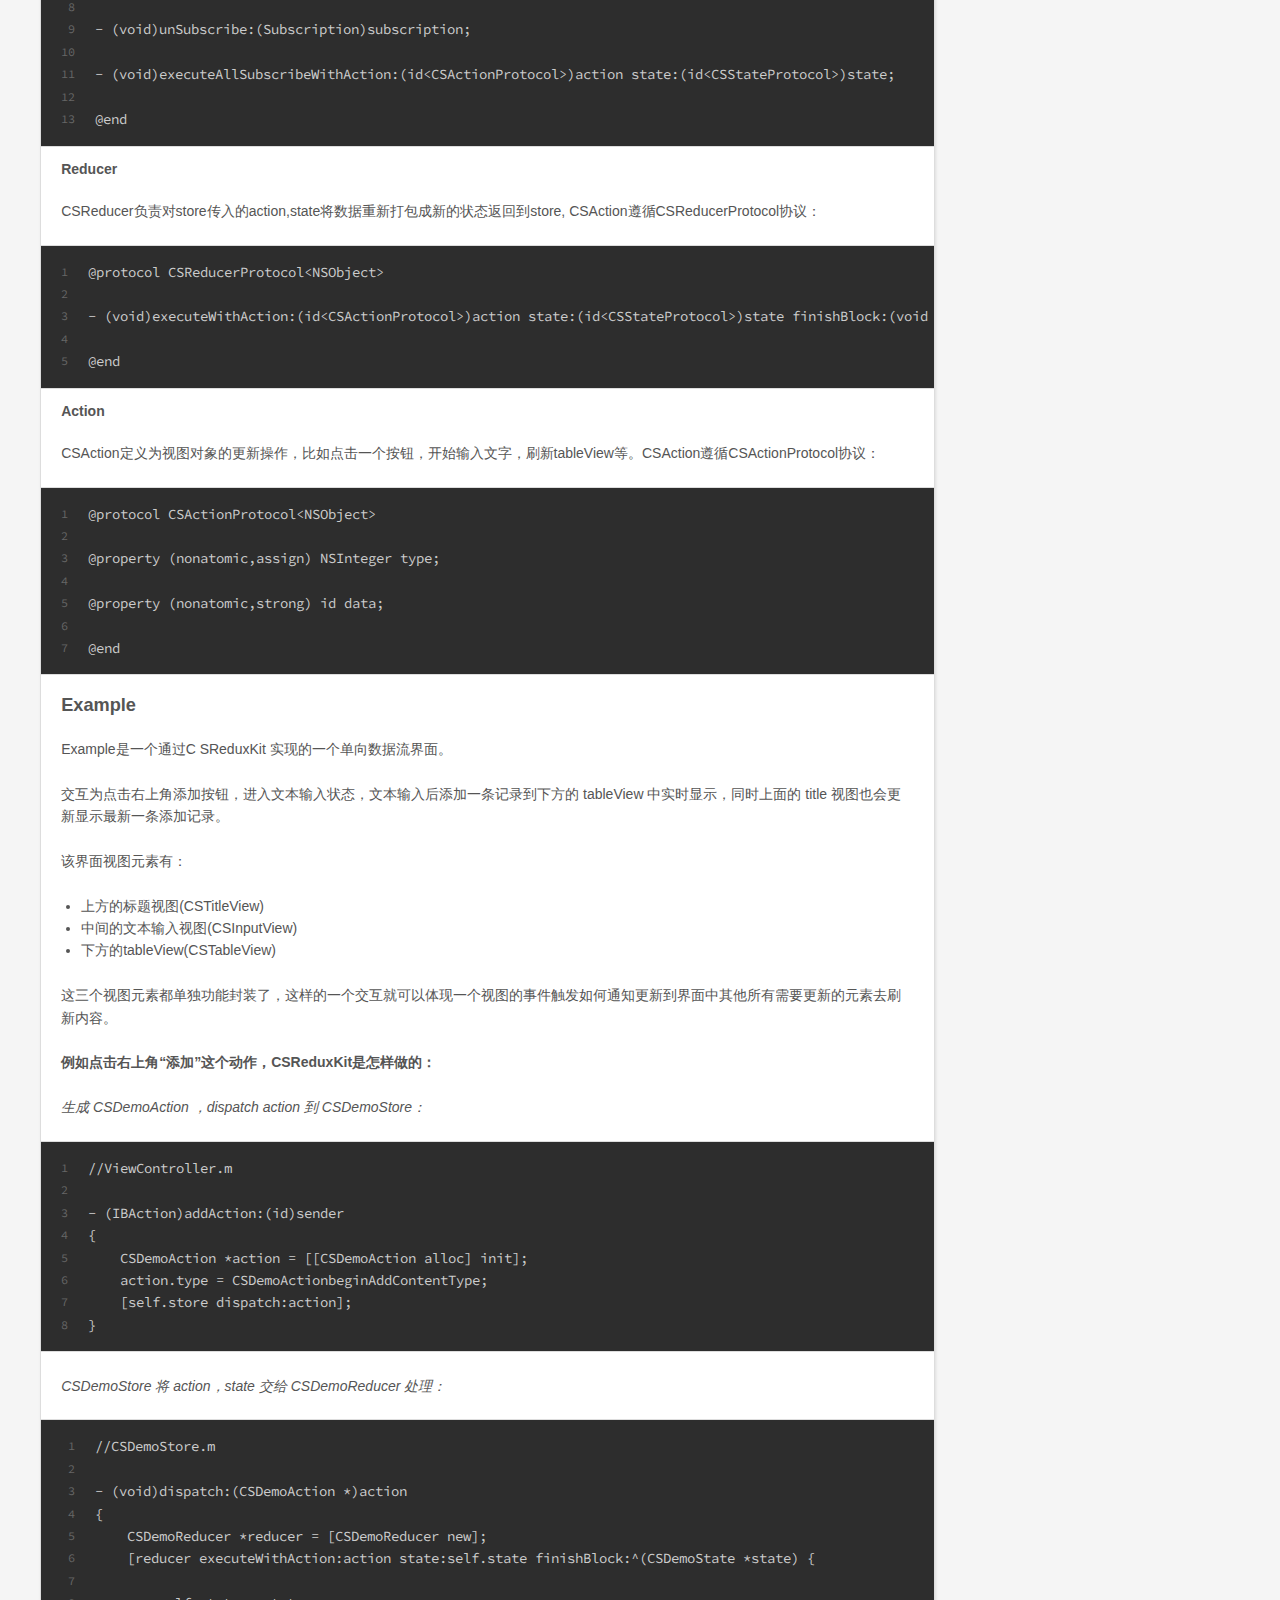
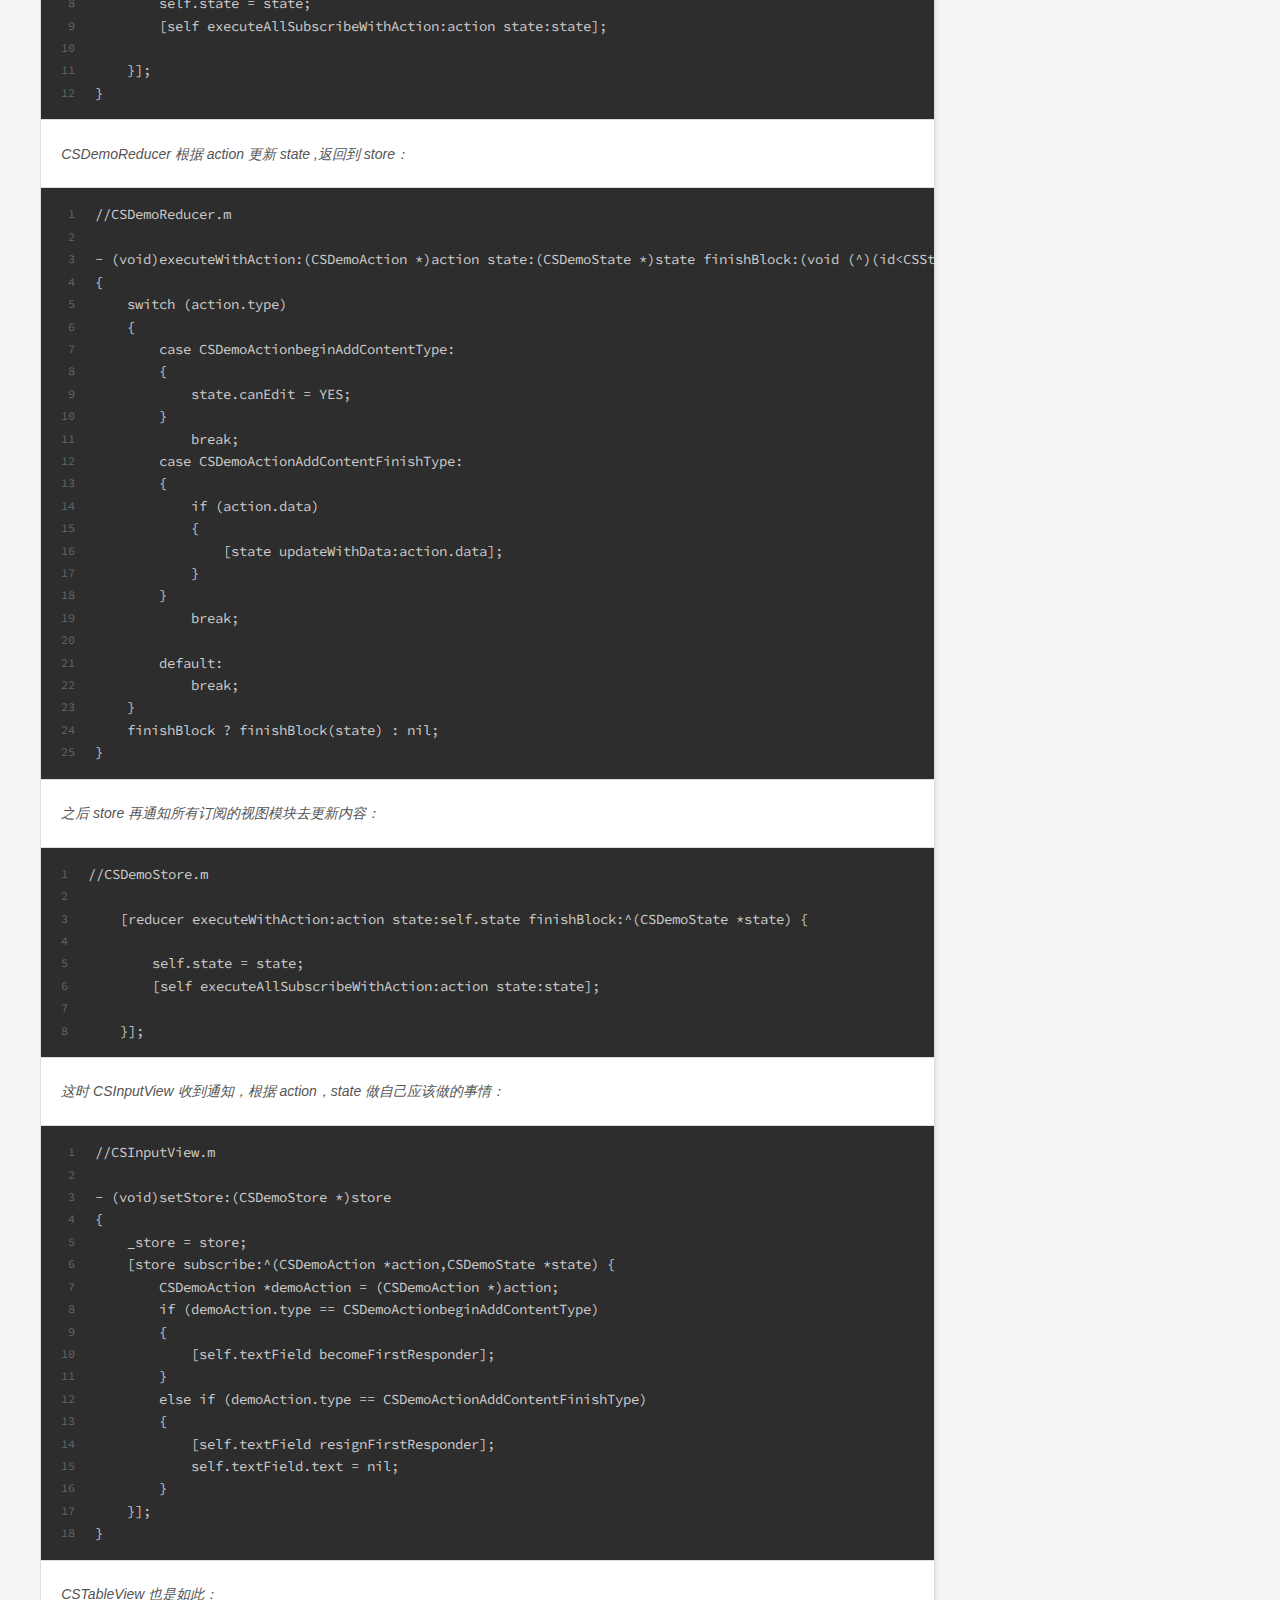
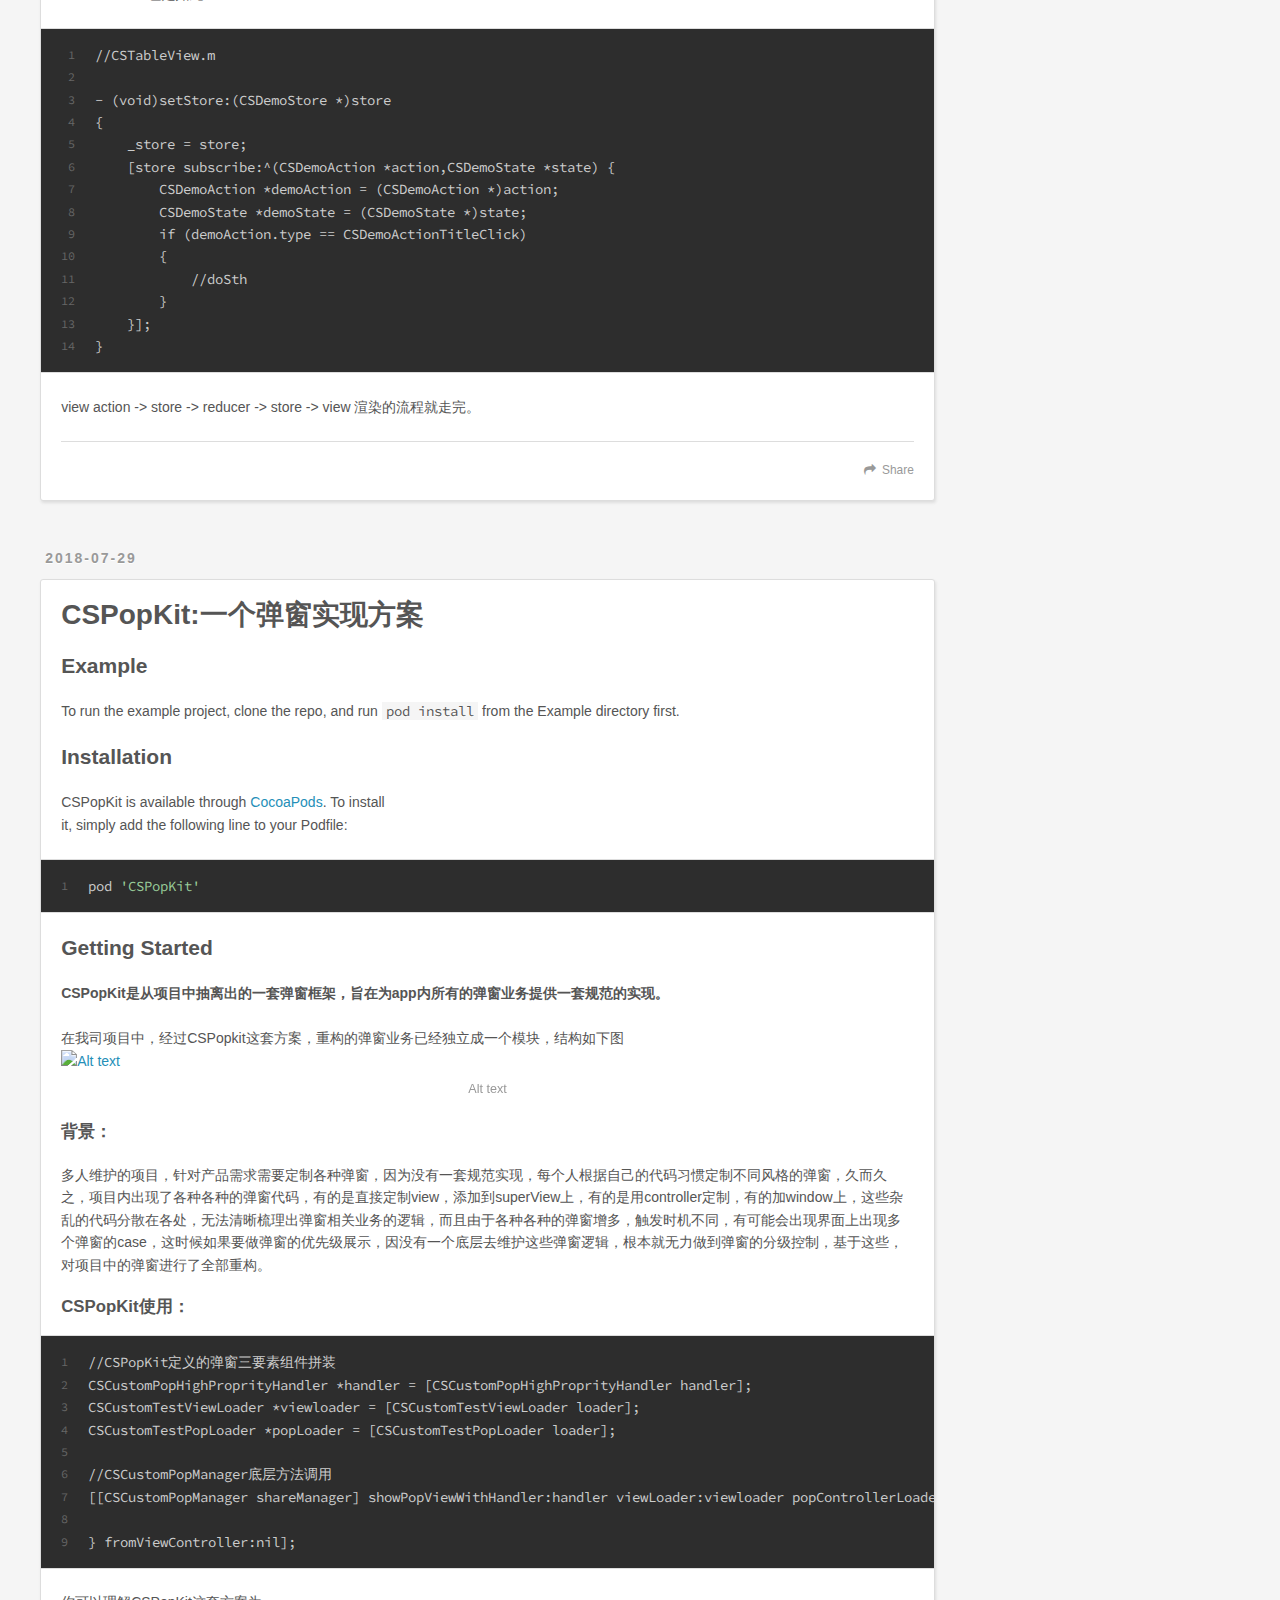
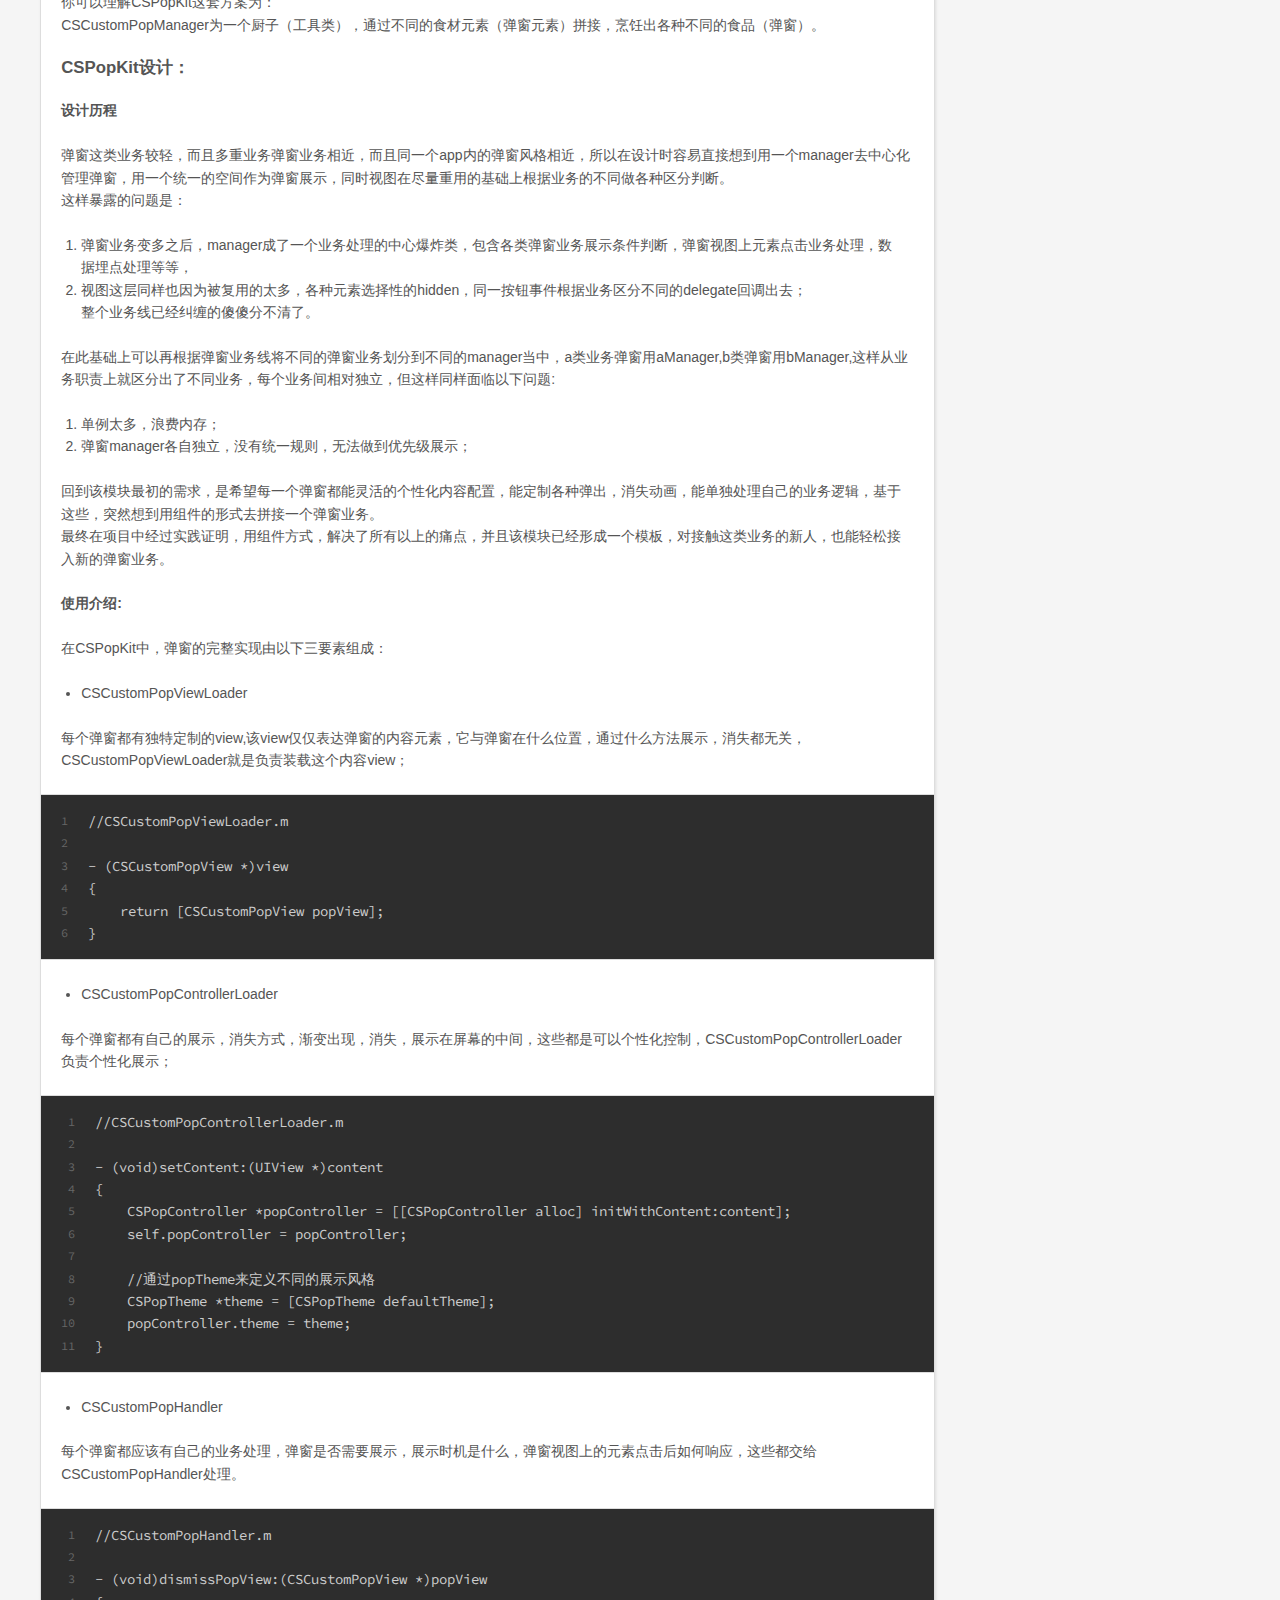
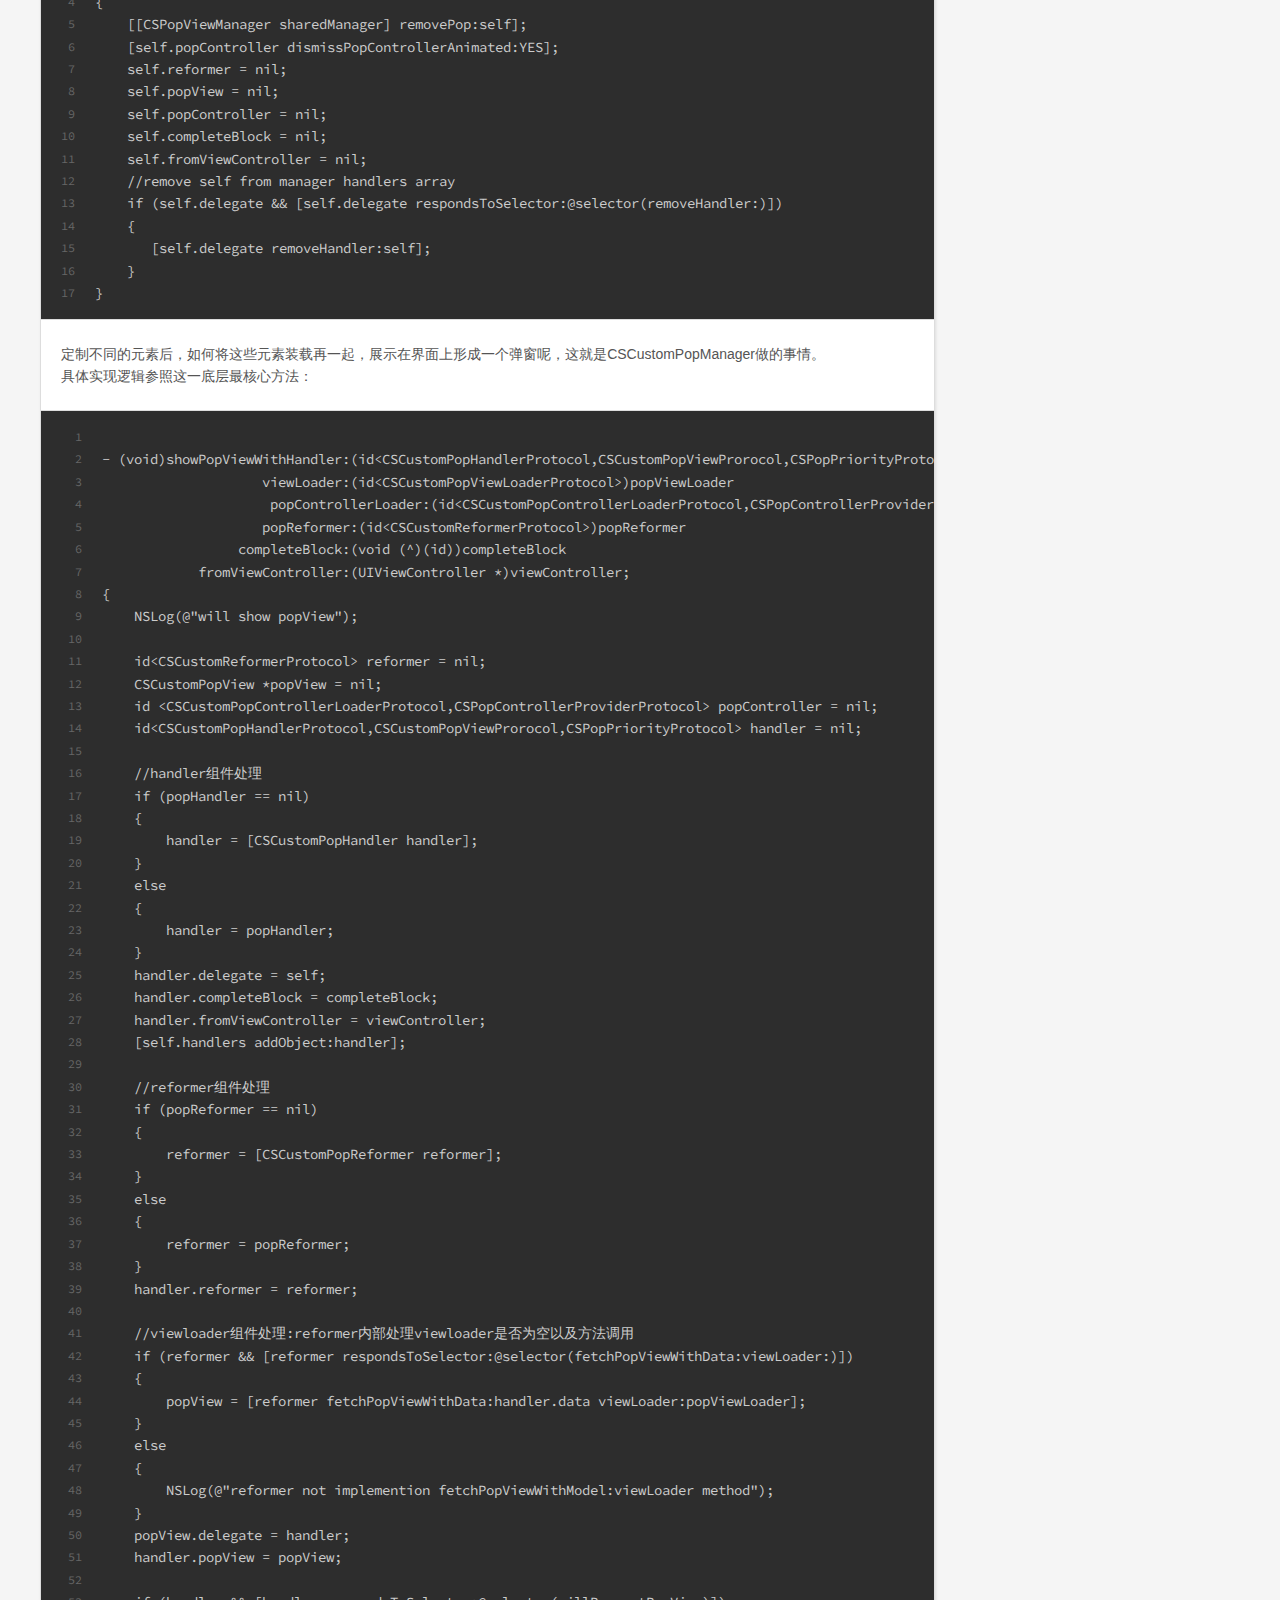
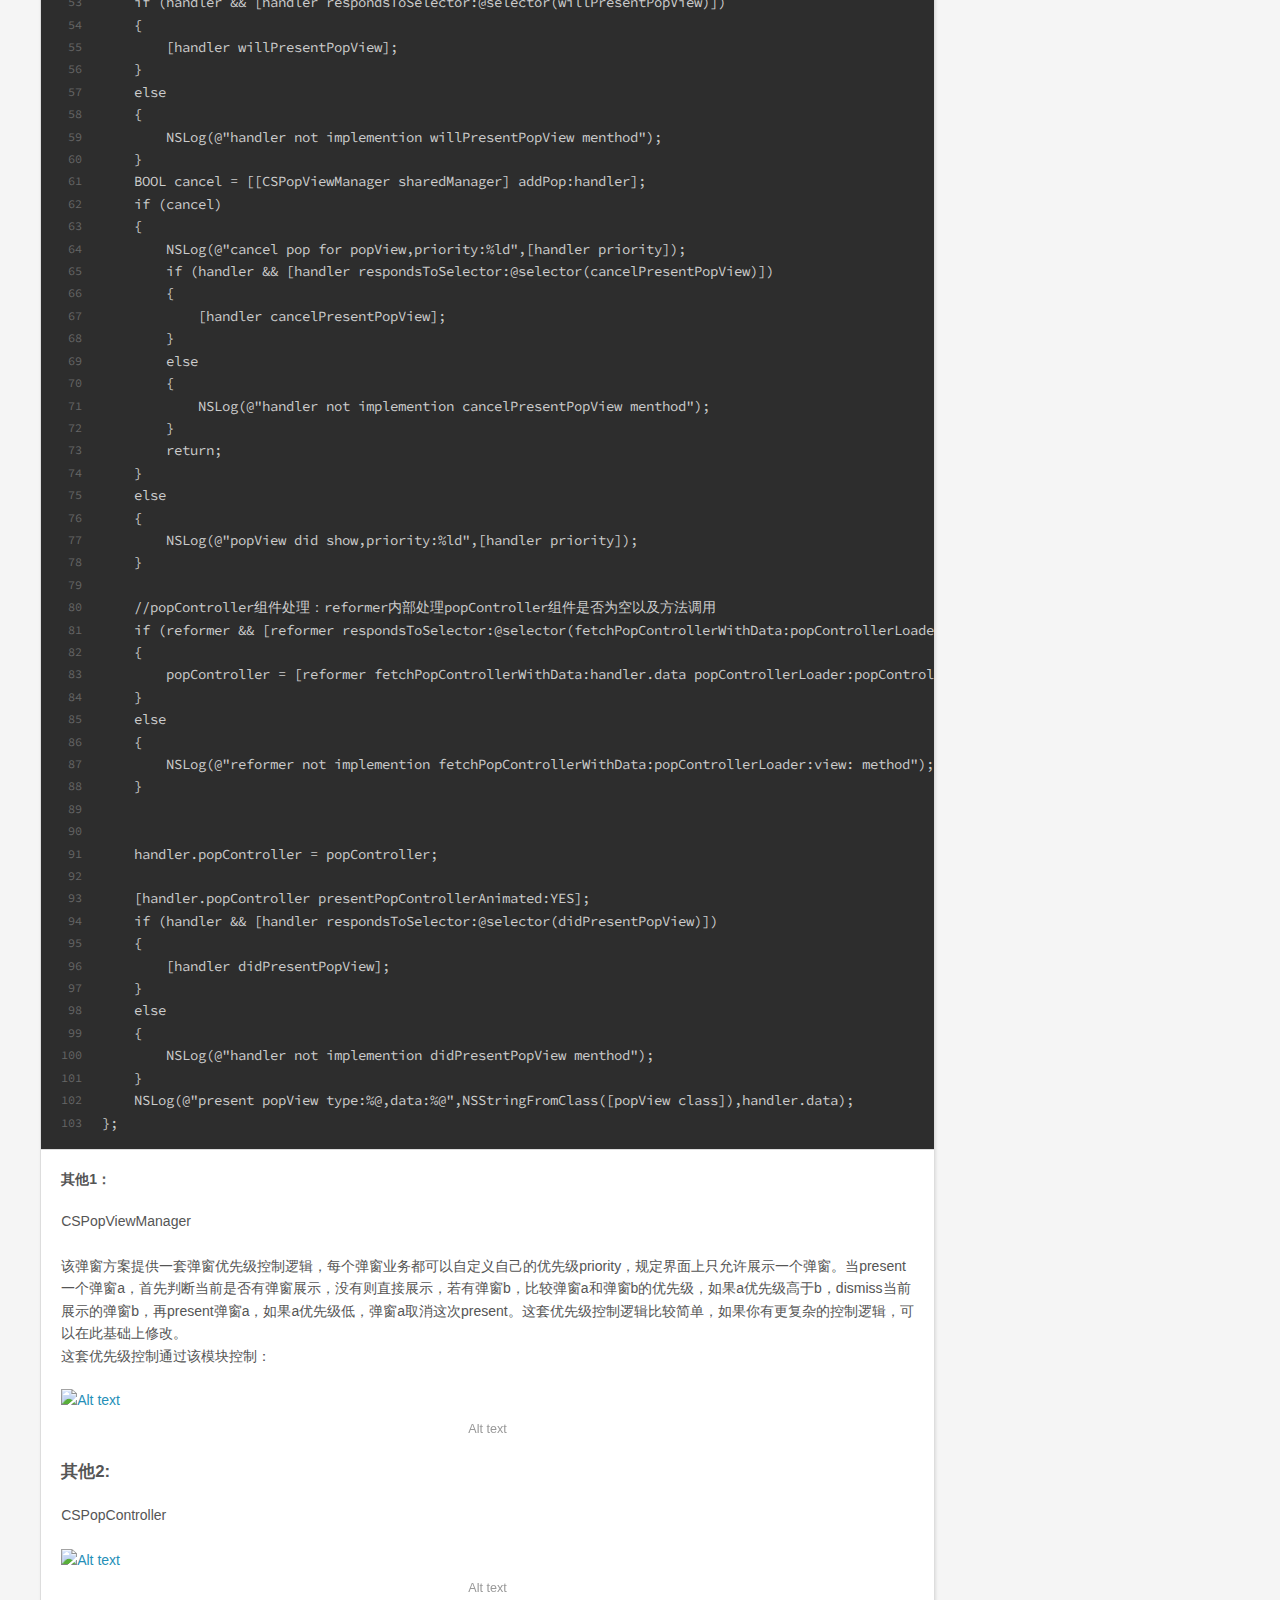
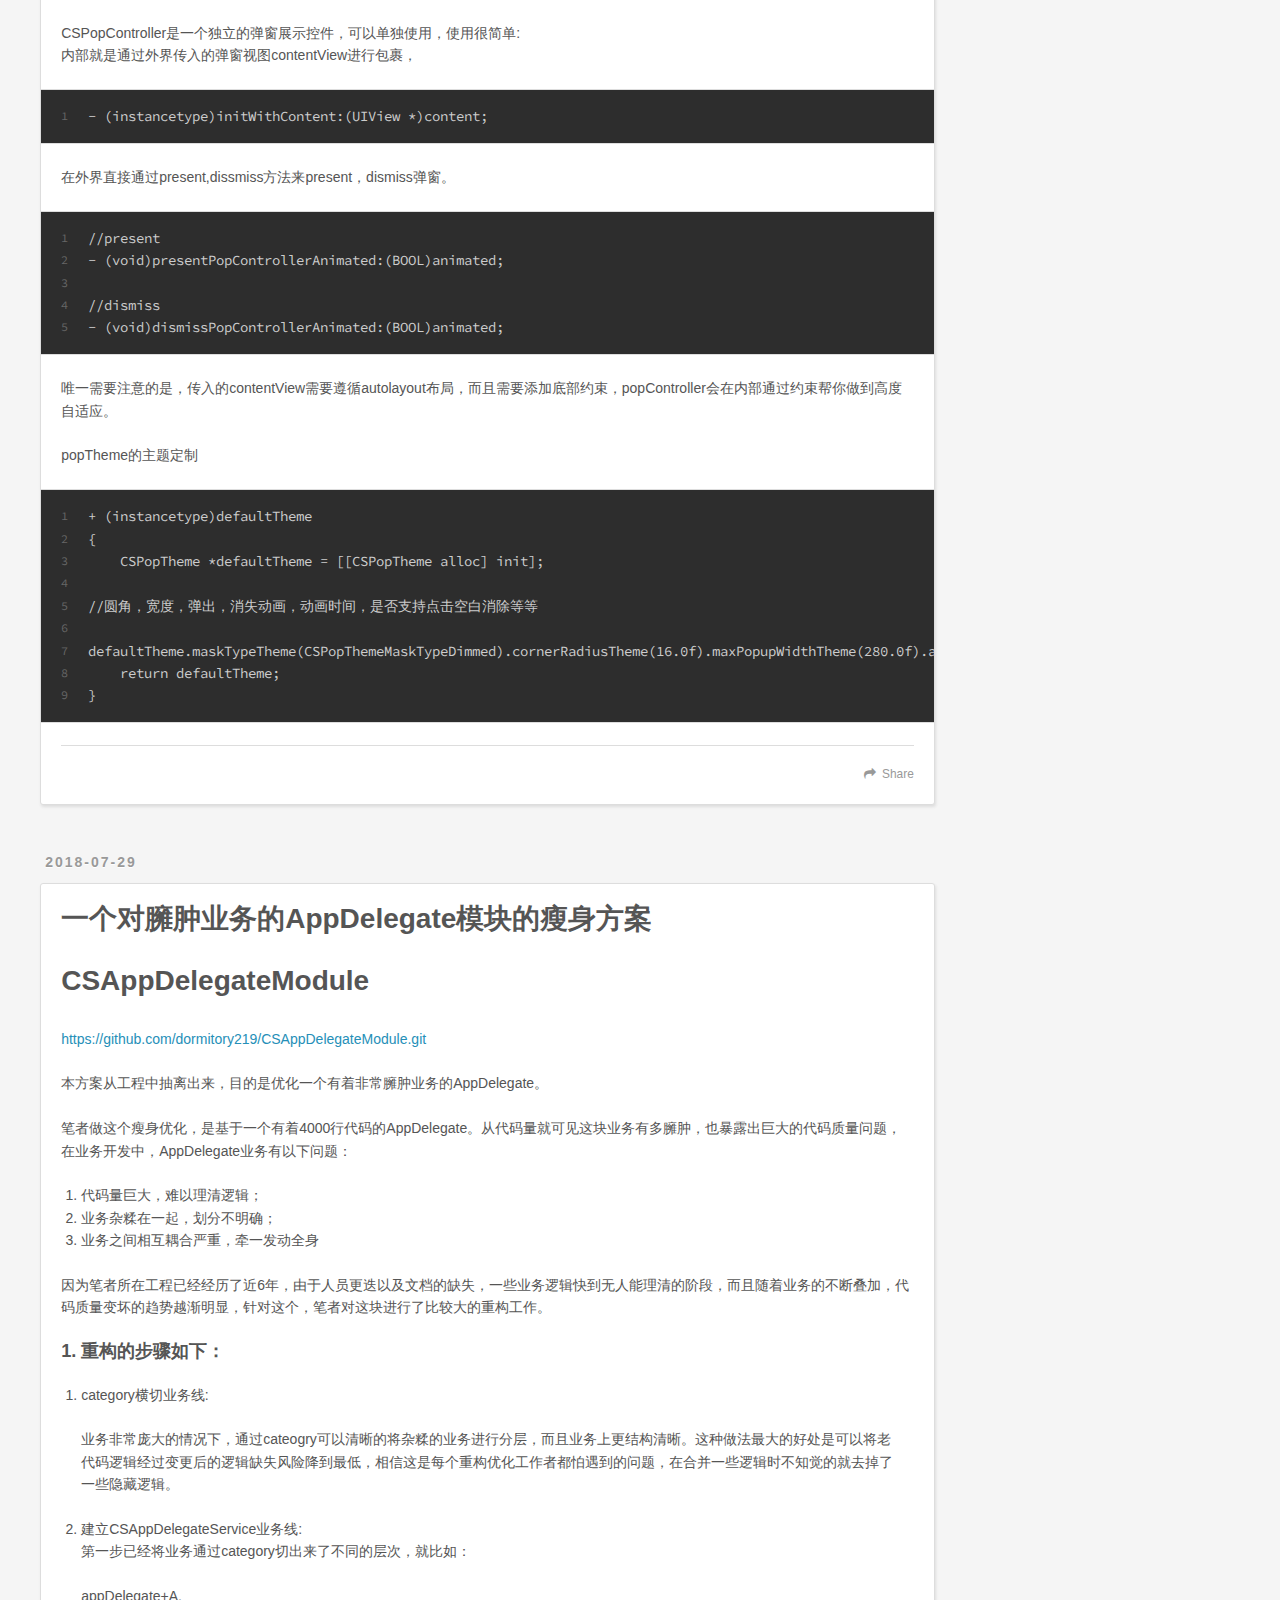
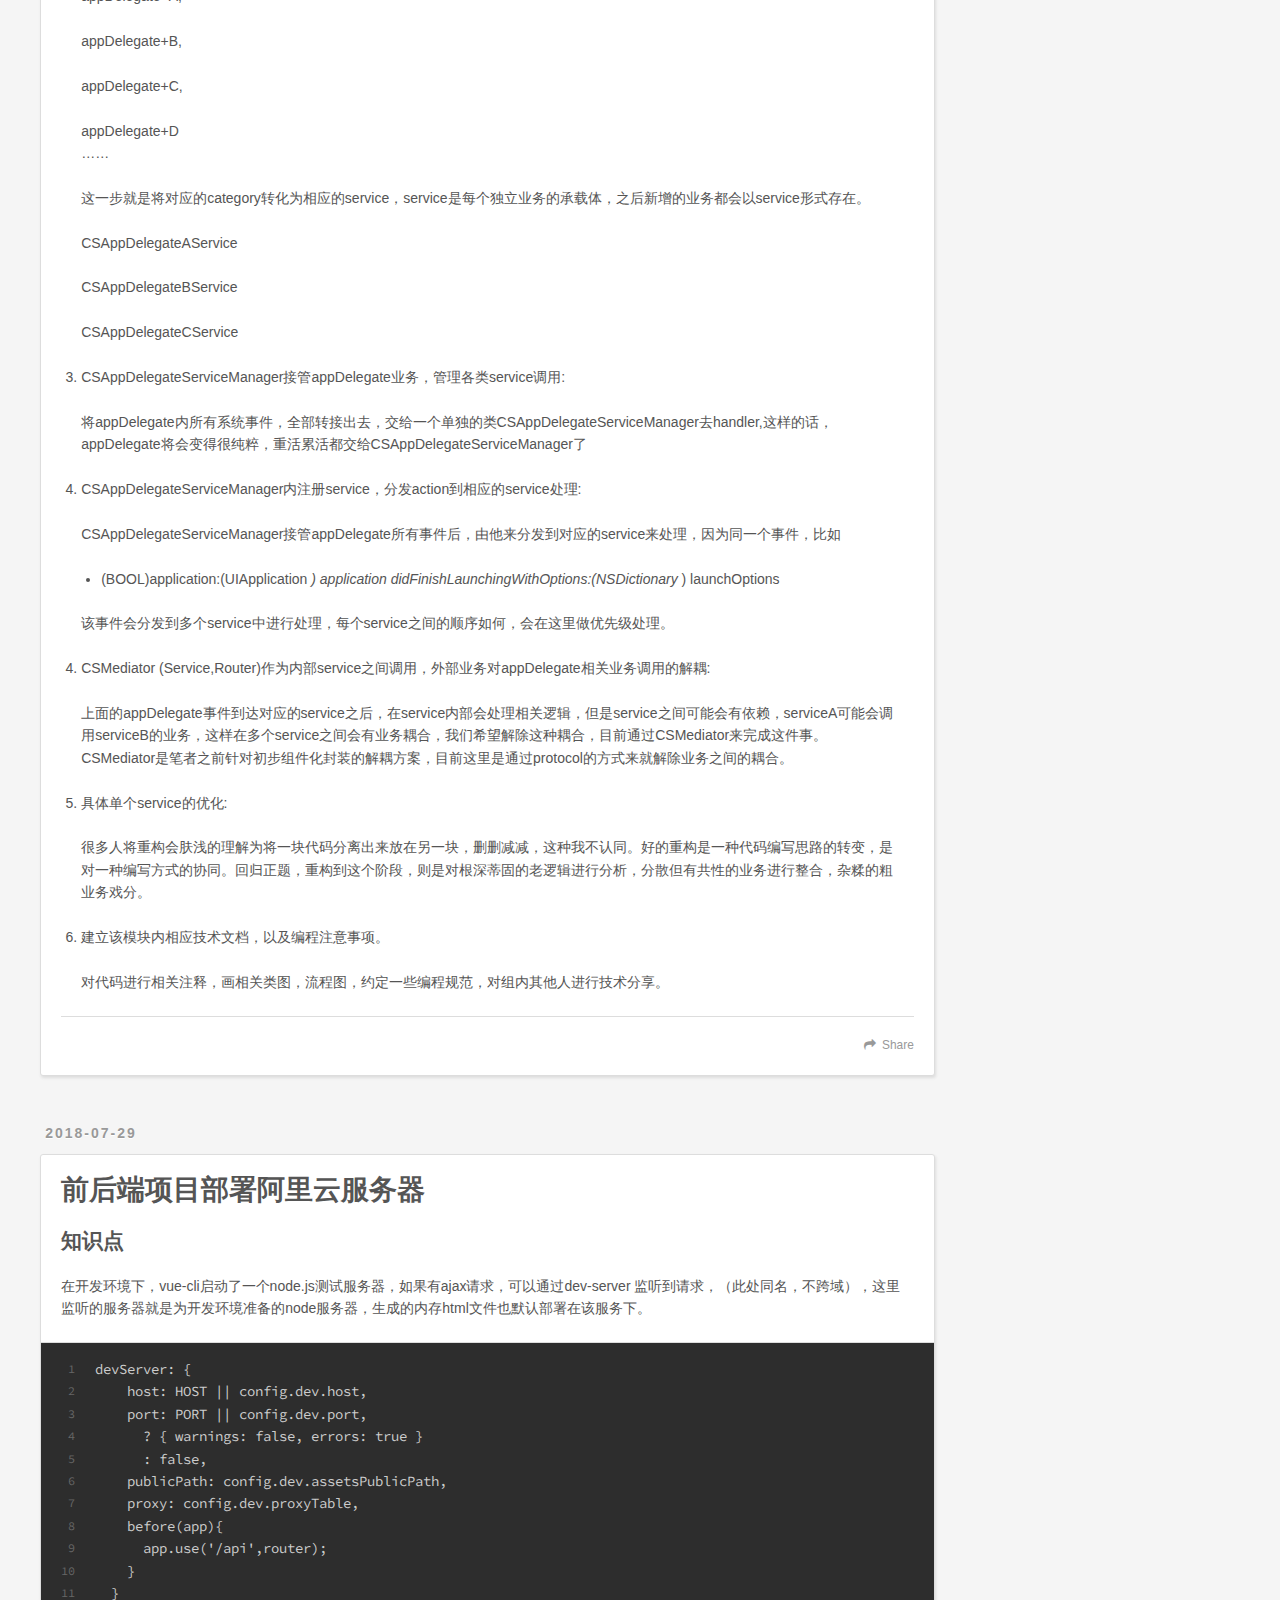
==== commit 62e8633a: "Site updated: 2018-09-07 22:17:09" ====
--- a/index.html
+++ b/index.html
@@ -65,6 +65,54 @@
 </header>
       <div class="outer">
         <section id="main">
+  
+    <article id="post-Vue项目实战" class="article article-type-post" itemscope itemprop="blogPost">
+  <div class="article-meta">
+    <a href="/2018/07/29/Vue项目实战/" class="article-date">
+  <time datetime="2018-07-29T12:54:00.000Z" itemprop="datePublished">2018-07-29</time>
+</a>
+    
+  </div>
+  <div class="article-inner">
+    
+    
+      <header class="article-header">
+        
+  
+    <h1 itemprop="name">
+      <a class="article-title" href="/2018/07/29/Vue项目实战/">Vue项目实战:集vue webpack node.js es6 styles 线上部署等技术栈实战</a>
+    </h1>
+  
+
+      </header>
+    
+    <div class="article-entry" itemprop="articleBody">
+      
+        <h2 id="Build-Setup"><a href="#Build-Setup" class="headerlink" title="Build Setup"></a>Build Setup</h2><figure class="highlight bash"><table><tr><td class="gutter"><pre><span class="line">1</span><br><span class="line">2</span><br><span class="line">3</span><br><span class="line">4</span><br><span class="line">5</span><br><span class="line">6</span><br><span class="line">7</span><br><span class="line">8</span><br><span class="line">9</span><br><span class="line">10</span><br><span class="line">11</span><br></pre></td><td class="code"><pre><span class="line"><span class="comment"># install dependencies</span></span><br><span class="line">npm install</span><br><span class="line"></span><br><span class="line"><span class="comment"># serve with hot reload at localhost:8080</span></span><br><span class="line">npm run dev</span><br><span class="line"></span><br><span class="line"><span class="comment"># build for production with minification</span></span><br><span class="line">npm run build</span><br><span class="line"></span><br><span class="line"><span class="comment"># build for production and view the bundle analyzer report</span></span><br><span class="line">npm run build --report</span><br></pre></td></tr></table></figure>
+<p>For a detailed explanation on how things work, check out the <a href="http://vuejs-templates.github.io/webpack/" target="_blank" rel="noopener">guide</a> and <a href="http://vuejs.github.io/vue-loader" target="_blank" rel="noopener">docs for vue-loader</a>.</p>
+<p>该项目目的：</p>
+<ol>
+<li>了解一个web端现代项目完整的开发流程；</li>
+<li>学会web端目前组件化、模块化的开发模式；</li>
+<li>掌握使用Vue-cli脚手架初始化Vue.js项目;</li>
+<li>vue.js框架使用，全家桶Vue-Router,axios,Vuex(除外)；</li>
+<li>掌握webpack构建web项目工程，了解webpack的打包原理；</li>
+<li>了解node.js提供后台api能力，模拟json后端数据（express框架），web目前前后端分离开发；</li>
+<li>熟悉es6语法,使用stylus,postCSS等框架。</li>
+</ol>
+
+      
+    </div>
+    <footer class="article-footer">
+      <a data-url="https://github.com/dormitory219/2018/07/29/Vue项目实战/" data-id="cjls31k2t0000gntxlgnyt6yk" class="article-share-link">Share</a>
+      
+      
+    </footer>
+  </div>
+  
+</article>
+
+
   
     <article id="post-CSReduxKit - 单向数据流方案" class="article article-type-post" itemscope itemprop="blogPost">
   <div class="article-meta">
@@ -161,7 +209,7 @@
       
     </div>
     <footer class="article-footer">
-      <a data-url="https://github.com/dormitory219/2018/07/29/CSReduxKit - 单向数据流方案/" data-id="cjk6zqgf400002wtxvrtmcohh" class="article-share-link">Share</a>
+      <a data-url="https://github.com/dormitory219/2018/07/29/CSReduxKit - 单向数据流方案/" data-id="cjls31k2x0001gntxpew8rq91" class="article-share-link">Share</a>
       
       
     </footer>
@@ -245,7 +293,96 @@
       
     </div>
     <footer class="article-footer">
-      <a data-url="https://github.com/dormitory219/2018/07/29/CSPopKit - 一个弹窗实现方案/" data-id="cjk6zqgf900012wtxc99bszw3" class="article-share-link">Share</a>
+      <a data-url="https://github.com/dormitory219/2018/07/29/CSPopKit - 一个弹窗实现方案/" data-id="cjls31k2z0002gntxutarihy8" class="article-share-link">Share</a>
+      
+      
+    </footer>
+  </div>
+  
+</article>
+
+
+  
+    <article id="post-一个对臃肿业务的AppDelegate模块的瘦身方案" class="article article-type-post" itemscope itemprop="blogPost">
+  <div class="article-meta">
+    <a href="/2018/07/29/一个对臃肿业务的AppDelegate模块的瘦身方案/" class="article-date">
+  <time datetime="2018-07-29T12:54:00.000Z" itemprop="datePublished">2018-07-29</time>
+</a>
+    
+  </div>
+  <div class="article-inner">
+    
+    
+      <header class="article-header">
+        
+  
+    <h1 itemprop="name">
+      <a class="article-title" href="/2018/07/29/一个对臃肿业务的AppDelegate模块的瘦身方案/">一个对臃肿业务的AppDelegate模块的瘦身方案</a>
+    </h1>
+  
+
+      </header>
+    
+    <div class="article-entry" itemprop="articleBody">
+      
+        <h1 id="CSAppDelegateModule"><a href="#CSAppDelegateModule" class="headerlink" title="CSAppDelegateModule"></a>CSAppDelegateModule</h1><p><a href="https://github.com/dormitory219/CSAppDelegateModule.git">https://github.com/dormitory219/CSAppDelegateModule.git</a></p>
+<p>本方案从工程中抽离出来，目的是优化一个有着非常臃肿业务的AppDelegate。</p>
+<p>笔者做这个瘦身优化，是基于一个有着4000行代码的AppDelegate。从代码量就可见这块业务有多臃肿，也暴露出巨大的代码质量问题，在业务开发中，AppDelegate业务有以下问题：</p>
+<ol>
+<li>代码量巨大，难以理清逻辑；</li>
+<li>业务杂糅在一起，划分不明确；</li>
+<li>业务之间相互耦合严重，牵一发动全身</li>
+</ol>
+<p>因为笔者所在工程已经经历了近6年，由于人员更迭以及文档的缺失，一些业务逻辑快到无人能理清的阶段，而且随着业务的不断叠加，代码质量变坏的趋势越渐明显，针对这个，笔者对这块进行了比较大的重构工作。</p>
+<h3 id="1-重构的步骤如下："><a href="#1-重构的步骤如下：" class="headerlink" title="1. 重构的步骤如下："></a>1. 重构的步骤如下：</h3><ol>
+<li><p>category横切业务线:</p>
+<p>业务非常庞大的情况下，通过cateogry可以清晰的将杂糅的业务进行分层，而且业务上更结构清晰。这种做法最大的好处是可以将老代码逻辑经过变更后的逻辑缺失风险降到最低，相信这是每个重构优化工作者都怕遇到的问题，在合并一些逻辑时不知觉的就去掉了一些隐藏逻辑。</p>
+</li>
+<li><p>建立CSAppDelegateService业务线:<br>第一步已经将业务通过category切出来了不同的层次，就比如：</p>
+<p>appDelegate+A,</p>
+<p>appDelegate+B,</p>
+<p>appDelegate+C,</p>
+<p>appDelegate+D<br>……</p>
+<p>这一步就是将对应的category转化为相应的service，service是每个独立业务的承载体，之后新增的业务都会以service形式存在。</p>
+<p>CSAppDelegateAService</p>
+<p>CSAppDelegateBService</p>
+<p>CSAppDelegateCService</p>
+</li>
+</ol>
+<ol start="3">
+<li><p>CSAppDelegateServiceManager接管appDelegate业务，管理各类service调用:</p>
+<p>将appDelegate内所有系统事件，全部转接出去，交给一个单独的类CSAppDelegateServiceManager去handler,这样的话，appDelegate将会变得很纯粹，重活累活都交给CSAppDelegateServiceManager了</p>
+</li>
+</ol>
+<ol start="4">
+<li><p>CSAppDelegateServiceManager内注册service，分发action到相应的service处理:</p>
+<p>CSAppDelegateServiceManager接管appDelegate所有事件后，由他来分发到对应的service来处理，因为同一个事件，比如</p>
+<ul>
+<li>(BOOL)application:(UIApplication <em>) application didFinishLaunchingWithOptions:(NSDictionary </em>) launchOptions</li>
+</ul>
+<p>该事件会分发到多个service中进行处理，每个service之间的顺序如何，会在这里做优先级处理。</p>
+</li>
+</ol>
+<ol start="4">
+<li><p>CSMediator (Service,Router)作为内部service之间调用，外部业务对appDelegate相关业务调用的解耦:</p>
+<p>上面的appDelegate事件到达对应的service之后，在service内部会处理相关逻辑，但是service之间可能会有依赖，serviceA可能会调用serviceB的业务，这样在多个service之间会有业务耦合，我们希望解除这种耦合，目前通过CSMediator来完成这件事。CSMediator是笔者之前针对初步组件化封装的解耦方案，目前这里是通过protocol的方式来就解除业务之间的耦合。</p>
+</li>
+</ol>
+<ol start="5">
+<li><p>具体单个service的优化:</p>
+<p>很多人将重构会肤浅的理解为将一块代码分离出来放在另一块，删删减减，这种我不认同。好的重构是一种代码编写思路的转变，是对一种编写方式的协同。回归正题，重构到这个阶段，则是对根深蒂固的老逻辑进行分析，分散但有共性的业务进行整合，杂糅的粗业务戏分。</p>
+</li>
+</ol>
+<ol start="6">
+<li><p>建立该模块内相应技术文档，以及编程注意事项。</p>
+<p>对代码进行相关注释，画相关类图，流程图，约定一些编程规范，对组内其他人进行技术分享。</p>
+</li>
+</ol>
+
+      
+    </div>
+    <footer class="article-footer">
+      <a data-url="https://github.com/dormitory219/2018/07/29/一个对臃肿业务的AppDelegate模块的瘦身方案/" data-id="cjls31k310003gntxguue9u0r" class="article-share-link">Share</a>
       
       
     </footer>
@@ -297,7 +434,7 @@
       
     </div>
     <footer class="article-footer">
-      <a data-url="https://github.com/dormitory219/2018/07/29/Web前后端项目部署阿里云服务器/" data-id="cjk6zqgfb00022wtxcj3z7o4i" class="article-share-link">Share</a>
+      <a data-url="https://github.com/dormitory219/2018/07/29/Web前后端项目部署阿里云服务器/" data-id="cjls31k320004gntx2mfaq2jd" class="article-share-link">Share</a>
       
       
     </footer>
@@ -307,9 +444,9 @@
 
 
   
-    <article id="post-Vue项目实战" class="article article-type-post" itemscope itemprop="blogPost">
+    <article id="post-一个优雅的hybrid方案：native,JS端两端实现" class="article article-type-post" itemscope itemprop="blogPost">
   <div class="article-meta">
-    <a href="/2018/07/29/Vue项目实战/" class="article-date">
+    <a href="/2018/07/29/一个优雅的hybrid方案：native,JS端两端实现/" class="article-date">
   <time datetime="2018-07-29T12:54:00.000Z" itemprop="datePublished">2018-07-29</time>
 </a>
     
@@ -321,7 +458,7 @@
         
   
     <h1 itemprop="name">
-      <a class="article-title" href="/2018/07/29/Vue项目实战/">Vue项目实战:集vue webpack node.js es6 styles 线上部署等技术栈实战</a>
+      <a class="article-title" href="/2018/07/29/一个优雅的hybrid方案：native,JS端两端实现/">一个优雅的hybrid方案：native,JS端两端实现</a>
     </h1>
   
 
@@ -329,23 +466,608 @@
     
     <div class="article-entry" itemprop="articleBody">
       
-        <h2 id="Build-Setup"><a href="#Build-Setup" class="headerlink" title="Build Setup"></a>Build Setup</h2><figure class="highlight bash"><table><tr><td class="gutter"><pre><span class="line">1</span><br><span class="line">2</span><br><span class="line">3</span><br><span class="line">4</span><br><span class="line">5</span><br><span class="line">6</span><br><span class="line">7</span><br><span class="line">8</span><br><span class="line">9</span><br><span class="line">10</span><br><span class="line">11</span><br></pre></td><td class="code"><pre><span class="line"><span class="comment"># install dependencies</span></span><br><span class="line">npm install</span><br><span class="line"></span><br><span class="line"><span class="comment"># serve with hot reload at localhost:8080</span></span><br><span class="line">npm run dev</span><br><span class="line"></span><br><span class="line"><span class="comment"># build for production with minification</span></span><br><span class="line">npm run build</span><br><span class="line"></span><br><span class="line"><span class="comment"># build for production and view the bundle analyzer report</span></span><br><span class="line">npm run build --report</span><br></pre></td></tr></table></figure>
-<p>For a detailed explanation on how things work, check out the <a href="http://vuejs-templates.github.io/webpack/" target="_blank" rel="noopener">guide</a> and <a href="http://vuejs.github.io/vue-loader" target="_blank" rel="noopener">docs for vue-loader</a>.</p>
-<p>该项目目的：</p>
+        <h1 id="CSWebViewJavascriptBridge"><a href="#CSWebViewJavascriptBridge" class="headerlink" title="CSWebViewJavascriptBridge"></a>CSWebViewJavascriptBridge</h1><p><a href="https://github.com/dormitory219/CSWebViewJavascriptBridge.git">https://github.com/dormitory219/CSWebViewJavascriptBridge.git</a></p>
+<p><strong>CSWebViewJavascriptBridge是一套hybrid方案，包括iOS端与Web端的实现，可以为任意webView提供hybrid能力，也可以直接使用webBrowViewController提供的hybrid能力。JS端的依赖脚本提前注入到native的webview中，业务JS中可直接根据业务模块进行调用，扩充。</strong></p>
+<p>整体框架如图：</p>
+<p>1.Bridge:</p>
+<p><img src="https://github.com/dormitory219/CSWebViewJavascriptBridge/blob/master/Readme/CSJSBridge.png" alt="Alt text"></p>
+<p>2.Handler,Action:</p>
+<p><img src="https://github.com/dormitory219/CSWebViewJavascriptBridge/blob/master/Readme/CSJSHandlers.png" alt="Alt text"></p>
+<p>3.JS</p>
+<p><img src="https://github.com/dormitory219/CSWebViewJavascriptBridge/blob/master/Readme/web.png" alt="Alt text"></p>
+<h3 id="说点其他的，hybrid能力分两大类"><a href="#说点其他的，hybrid能力分两大类" class="headerlink" title="说点其他的，hybrid能力分两大类"></a>说点其他的，hybrid能力分两大类</h3><ol>
+<li>web主动调用native,native处理完业务逻辑后回调web，web再处理相关业务逻辑;</li>
+<li>native主动调用web,web处理完业务逻辑后回调native;</li>
+</ol>
+<p>在iOS端可通过UIWebView ,WKWebView进行web业务的展示，基于两种webview的native交互方法不同，本套方案中的JS-native交互使用的不是假跳转，如果native端使用UIWebView，则通过javascriptcore框架来进行hybrid交互，如果native端使用WKWebView，则通过window.webkit.messageHandlers方式来进行交互。</p>
+<p>在本方案中，native-JS交互核心功能由CSWebViewJavascriptBridge提供，配合不同的webview提供子类化的业务定制，<br>比如：CSUIWebViewJavascriptBridge提供UIWebview的hybrid交互，CSWKWebViewJavascriptBridge提供WKWebview的hybrid的交互。</p>
+<p>下面来分别讲述本方案中native调用JS，JS调用native的流程及技术实现：</p>
+<h2 id="本方案技术实现"><a href="#本方案技术实现" class="headerlink" title="本方案技术实现:"></a>本方案技术实现:</h2><h3 id="核心通信实现"><a href="#核心通信实现" class="headerlink" title="核心通信实现:"></a>核心通信实现:</h3><h4 id="1-JS调用native"><a href="#1-JS调用native" class="headerlink" title="1. JS调用native:"></a>1. JS调用native:</h4><p>   JS中webCallNative方法进行JS对native的业务调用，该方法挂载在CSJSBridgeCore上，调用时传入一个callback作为回调，每次调用时生成一个callbackID与callback映射到一个map中去。然后真正调用根据native端平台的判定，调不同方法。</p>
+<p>   对于iOS，由于UIWebView,WKWebView的交互通信方法不同，提供不同的交互方案，对于UIWebView，最终调用的是CSJSWebViewBridgeCore.callApp(msg)，而WKWebView调用的是window.webkit.messageHandlers.CSJSWebViewBridgeCore.postMessage(msg)</p>
+<p>   以下是CSJSBridgeCore.js部分实现：</p>
+   <figure class="highlight plain"><table><tr><td class="gutter"><pre><span class="line">1</span><br><span class="line">2</span><br><span class="line">3</span><br><span class="line">4</span><br><span class="line">5</span><br><span class="line">6</span><br><span class="line">7</span><br><span class="line">8</span><br><span class="line">9</span><br><span class="line">10</span><br><span class="line">11</span><br><span class="line">12</span><br><span class="line">13</span><br><span class="line">14</span><br><span class="line">15</span><br></pre></td><td class="code"><pre><span class="line">CSJSBridgeCore.prototype.webCallNative = function(data,callback)&#123;</span><br><span class="line">var msgBody = &#123;&#125;;</span><br><span class="line">msgBody.handler = data.handler;</span><br><span class="line">msgBody.action = data.action;</span><br><span class="line">msgBody.data = data.data;</span><br><span class="line">if(callback)&#123;</span><br><span class="line">    msgBody.callbackID = _getCallbackID();</span><br><span class="line">&#125;</span><br><span class="line">msgBody.callbackFunction = &quot;jsBridge.callbackWeb&quot;;</span><br><span class="line">msgBody.nativeCallWebFunction = &quot;jsBridge.nativeCallWeb&quot;;</span><br><span class="line">if (callback &amp;&amp; typeof(callback) ==&apos;function&apos;) &#123;</span><br><span class="line">    this.msgCallbackMap[msgBody.callbackID] = callback;</span><br><span class="line">&#125;else &#123;</span><br><span class="line">    console.log(&apos;error!callback is not function&apos;);</span><br><span class="line">&#125;</span><br></pre></td></tr></table></figure>
+<p>   _callIOSNative</p>
+   <figure class="highlight plain"><table><tr><td class="gutter"><pre><span class="line">1</span><br><span class="line">2</span><br><span class="line">3</span><br><span class="line">4</span><br><span class="line">5</span><br><span class="line">6</span><br><span class="line">7</span><br><span class="line">8</span><br></pre></td><td class="code"><pre><span class="line">function _callIOSNative(msg)&#123;</span><br><span class="line">   var isWkWebView =  window.webkit.messageHandlers.CSJSWebViewBridgeCore ? true : false;</span><br><span class="line">  if(!isWkWebView)&#123;</span><br><span class="line">  CSJSWebViewBridgeCore.callApp(msg);</span><br><span class="line">  &#125;else &#123;</span><br><span class="line">  window.webkit.messageHandlers.CSJSWebViewBridgeCore.postMessage(msg);</span><br><span class="line">  &#125;</span><br><span class="line"> &#125;</span><br></pre></td></tr></table></figure>
+<p>JS通过以上两个方法调用后，native端通过相应实现来接收通信：</p>
+<p>1.UIWebView, CSUIWebViewJavascriptBridge:</p>
+<p><strong>CSUIWebViewJavascriptBridge.m</strong></p>
+<figure class="highlight plain"><table><tr><td class="gutter"><pre><span class="line">1</span><br><span class="line">2</span><br><span class="line">3</span><br><span class="line">4</span><br></pre></td><td class="code"><pre><span class="line">- (void)callApp:(id)message</span><br><span class="line">&#123;</span><br><span class="line">    [super callAppNative:message];</span><br><span class="line">&#125;</span><br></pre></td></tr></table></figure>
+<p>JSContext注入</p>
+<figure class="highlight plain"><table><tr><td class="gutter"><pre><span class="line">1</span><br><span class="line">2</span><br><span class="line">3</span><br><span class="line">4</span><br><span class="line">5</span><br><span class="line">6</span><br><span class="line">7</span><br><span class="line">8</span><br><span class="line">9</span><br><span class="line">10</span><br></pre></td><td class="code"><pre><span class="line">- (void)injectJSContext</span><br><span class="line">&#123;</span><br><span class="line">    JSContext *jsContext = [self.webView valueForKeyPath:CSJSContext];</span><br><span class="line">    jsContext [CSJSNativeObject] = self;</span><br><span class="line">    self.jsContext = jsContext;</span><br><span class="line">&#125;</span><br><span class="line">```  </span><br><span class="line"></span><br><span class="line"></span><br><span class="line">protocol方法定义：与JS约定的底层通信方法callApp定义</span><br></pre></td></tr></table></figure>
+<p>@protocol CSJavaScriptProtocolExport <jsexport></jsexport></p>
+<ul>
+<li>(void)callApp:(id)message;</li>
+</ul>
+<p>@end<br><figure class="highlight plain"><table><tr><td class="gutter"><pre><span class="line">1</span><br><span class="line">2</span><br></pre></td><td class="code"><pre><span class="line"></span><br><span class="line"></span><br></pre></td></tr></table></figure></p>
+<ul>
+<li><p>(instancetype)init<br>{<br>  self = [super init];<br>  if (self) {</p>
+<pre><code>class_addProtocol([self class], @protocol(CSJavaScriptProtocolExport));
+</code></pre><p>  }<br>  return self;<br>}</p>
+<figure class="highlight plain"><table><tr><td class="gutter"><pre><span class="line">1</span><br><span class="line">2</span><br><span class="line">3</span><br><span class="line">4</span><br><span class="line">5</span><br><span class="line">6</span><br><span class="line">7</span><br><span class="line">8</span><br><span class="line">9</span><br></pre></td><td class="code"><pre><span class="line"></span><br><span class="line">这样在UIViewView内核下CSUIWebViewJavascriptBridge就收到了JS的callApp的调用，并且通过message收到了调用数据参数，根据数据参数，native进行相关业务的调用。</span><br><span class="line"></span><br><span class="line"></span><br><span class="line">2.WKWebView, CSWKWebViewJavascriptBridge:</span><br><span class="line"></span><br><span class="line">**CSWKWebViewJavascriptBridge.m**</span><br><span class="line"></span><br><span class="line">在WKWebView内核下CSWKWebViewJavascriptBridge通过didReceiveScriptMessage方法接收通信</span><br></pre></td></tr></table></figure>
+</li>
+<li><p>(void)userContentController:(WKUserContentController <em>)userContentController didReceiveScriptMessage:(WKScriptMessage </em>)message<br>{<br>  [super callAppNative:message.body];<br>}</p>
+<figure class="highlight plain"><table><tr><td class="gutter"><pre><span class="line">1</span><br><span class="line">2</span><br></pre></td><td class="code"><pre><span class="line"></span><br><span class="line">与JS约定的对象注入</span><br></pre></td></tr></table></figure>
+<p>WKUserContentController *userContentController = [[WKUserContentController alloc] init];<br>[userContentController addScriptMessageHandler:self name:CSJSNativeObject];</p>
+<figure class="highlight plain"><table><tr><td class="gutter"><pre><span class="line">1</span><br><span class="line">2</span><br><span class="line">3</span><br><span class="line">4</span><br><span class="line">5</span><br><span class="line">6</span><br><span class="line">7</span><br><span class="line">8</span><br><span class="line">9</span><br></pre></td><td class="code"><pre><span class="line"></span><br><span class="line">为了实现web,native两端统一的模块化开发，目前约定JS调用native根据业务模块的划分来进行调用，在JS调用时：</span><br><span class="line"></span><br><span class="line">比如在JS端common业务，包括获取native的位置信息，用户信息，调用原生分享等等，这些统一定义为action,getLocationInfoAction,getUserInfoAction,shareAction等，均在模块commonHandler中定义，</span><br><span class="line"></span><br><span class="line">另外调用原生showTipAction提示框，refreshAction刷新等这些均在commonUIHandler中定义，</span><br><span class="line">比如:</span><br><span class="line"></span><br><span class="line">CSJSCommonHandler.js：</span><br></pre></td></tr></table></figure>
+</li>
+</ul>
+<p>CSJSCommonHandler.prototype = jsBridge;</p>
+<p>CSJSCommonHandler.prototype.getUserInfo = function(callback){<br>    var msg = {};<br>    msg.handler = ‘common’;<br>    msg.action = ‘getUserinfo’;<br>    jsCommonHandler.webCallNative(msg, callback);<br>}</p>
+<p>CSJSCommonHandler.prototype.getDeviceInfo = function(callback){<br>    var msg = {};<br>    msg.handler = ‘common’;<br>    msg.action = ‘getDeviceInfo’;<br>    jsCommonHandler.webCallNative(msg, callback);<br>}</p>
+<figure class="highlight plain"><table><tr><td class="gutter"><pre><span class="line">1</span><br><span class="line">2</span><br></pre></td><td class="code"><pre><span class="line"></span><br><span class="line">如上getDeviceInfo调用：</span><br></pre></td></tr></table></figure>
+<p>jsCommonHandler.getDeviceInfo((data) =&gt; {</p>
+<p>   });<br><figure class="highlight plain"><table><tr><td class="gutter"><pre><span class="line">1</span><br><span class="line">2</span><br><span class="line">3</span><br><span class="line">4</span><br></pre></td><td class="code"><pre><span class="line"></span><br><span class="line">native端根据webView类型不同，根据CSUIWebViewJavascriptBridge或者CSWKWebViewJavascriptBridge收到JS消息后，由基类CSWebViewJavascriptBridge统一处理：</span><br><span class="line"></span><br><span class="line">callAppNative:</span><br></pre></td></tr></table></figure></p>
+<ul>
+<li><p>(void)callAppNative:(id)message<br>{<br>  if ([message isKindOfClass:[NSDictionary class]])<br>  {</p>
+<pre><code>CSJSMessage *messageBody = [CSJSMessage messageWithDictionary:message];
+if(![self checkJSMessageParameterValid:messageBody])
+{
+    return;
+}
+[[CSJSBridgeActionHandlerManager shareManager] callHandler:messageBody.handler message:messageBody JSCallBackBlock:^(CSJSMessage *message) {
+
+    self.nativeCallWebFunction = messageBody.nativeCallWebFunction;
+
+    //有回调，处理回调:ios回调js，js中对应的对象及方法，如::bridge.callbackWeb,动态获取，非写死
+    if (message.callbackID.length) {
+        self.jsCallbackFunction = message.callbackFunction;
+        NSString* script = [NSString stringWithFormat:@&quot;%@(&apos;%@&apos;);&quot;, self.jsCallbackFunction,[message toJavascriptMessage]];
+        CSLog(@&quot;callJSWithScript:%@&quot;,script);
+        [self callJSWithAction:message.action script:script];
+    }
+}];
+</code></pre><p>  }<br>}</p>
+<figure class="highlight plain"><table><tr><td class="gutter"><pre><span class="line">1</span><br><span class="line">2</span><br><span class="line">3</span><br><span class="line">4</span><br><span class="line">5</span><br><span class="line">6</span><br><span class="line">7</span><br><span class="line">8</span><br><span class="line">9</span><br><span class="line">10</span><br><span class="line">11</span><br><span class="line">12</span><br><span class="line">13</span><br><span class="line">14</span><br><span class="line">15</span><br><span class="line">16</span><br><span class="line">17</span><br><span class="line">18</span><br><span class="line">19</span><br><span class="line">20</span><br><span class="line">21</span><br><span class="line">22</span><br><span class="line">23</span><br><span class="line">24</span><br><span class="line">25</span><br></pre></td><td class="code"><pre><span class="line"></span><br><span class="line"></span><br><span class="line">native处理JS需要相应的业务处理，处理方案如下：</span><br><span class="line"></span><br><span class="line">根据message中参数action,handler来选择对应模块handler中对应action来进行调用，对于如何调用handler，action来派分业务，笔者经过了几种不同的设计方案：</span><br><span class="line"></span><br><span class="line">1. 直接对bridge类增加xxAction category来处理action；</span><br><span class="line"></span><br><span class="line">2. 提前在load方法中注册对应action-actionName的映射，之后调用时通过actionName取映射action来进行调用；</span><br><span class="line"></span><br><span class="line">3. 将action首先通过manager分发到对应handler模块中，再由handler模块来分发到对应的action中，handlers通过plist映射注册到manager中，actions也通过plist文件映射注册到handler中；</span><br><span class="line"> </span><br><span class="line"> 方案一通过category来划分业务，略为粗旷，不够细；</span><br><span class="line"> </span><br><span class="line"> 方案二通load注册，action越来越多的情况下，对程序启动不太好（load方法在pre-main阶段执行）；</span><br><span class="line"> </span><br><span class="line"> 方案三是目前使用的方案，即提供了模块化的方案，同时也能进行懒注册，plist方式的映射，岂不赏心悦目？</span><br><span class="line"> </span><br><span class="line"> 对于方案三，技术实现如下：</span><br><span class="line"> </span><br><span class="line"> 1. handler由CSJSBridgeActionHandlerManager分发：</span><br><span class="line"> </span><br><span class="line"> **//CSJSBridgeActionHandlerManager.m**</span><br><span class="line"> </span><br><span class="line"> handler-handlername映射</span><br></pre></td></tr></table></figure>
+<p>/**<br>从CSJSSupportHandlers.plist加载所有JS调native所有handler的，并且通过handlerName,handler映射到内存中，通过动态调用handle模块</p>
+<p>@return &lt;#return value description#&gt;<br>*/</p>
+<ul>
+<li><p>(NSMutableDictionary &lt;NSString <em>,id<csjshandlerprotocol>&gt;</csjshandlerprotocol></em>)supportJSHandlersMap<br>{<br>if (!_supportJSHandlersMap) {</p>
+<pre><code>_supportJSHandlersMap = [NSMutableDictionary dictionaryWithCapacity:1];
+NSString *mapPath = [[NSBundle mainBundle] pathForResource:@&quot;CSJSSupportHandlers&quot; ofType:@&quot;plist&quot;];
+NSParameterAssert(mapPath);
+NSDictionary *map = [NSDictionary dictionaryWithContentsOfFile:mapPath];
+[map enumerateKeysAndObjectsUsingBlock:^(NSString* _Nonnull handlerName, NSString * _Nonnull handlerClassString, BOOL * _Nonnull stop) {
+    Class handlerClass = NSClassFromString(handlerClassString);
+    id handler = [[handlerClass alloc] init];
+    if(!handler)
+    {
+        CSLog(@&quot;handlerClass not exist:%@&quot;,handlerClassString);
+    }
+    else{
+        if ([handler conformsToProtocol:@protocol(CSJSHandlerProtocol)]) {
+            //registerHandler:
+            [_supportJSHandlersMap setObject:handler forKey:handlerName];
+            CSJSHandler *jsHandler = (CSJSHandler *)handler;
+            jsHandler.handlerName = handlerName;
+        }else{
+            CSLog(@&quot;handler:%@ not conform to protocol:%@&quot;,handler, NSStringFromProtocol(@protocol(CSJSHandlerProtocol)));
+        }
+    }
+}];
+CSLog(@&quot;supportJsHandlerMap:%@&quot;,_supportJSHandlersMap);
+</code></pre><p>}<br>return _supportJSHandlersMap;<br>}</p>
+<figure class="highlight plain"><table><tr><td class="gutter"><pre><span class="line">1</span><br><span class="line">2</span><br></pre></td><td class="code"><pre><span class="line"></span><br><span class="line">handler调用</span><br></pre></td></tr></table></figure>
+</li>
+<li><p>(void)callHandler:(NSString *)handlerName</p>
+<pre><code>message:(CSJSMessage *)message
+</code></pre><p>JSCallBackBlock:(CSJSCallBackBlock)jsCallBackBlock<br>{<br>id <csjshandlerprotocol>handler = self.supportJSHandlersMap[handlerName];<br>if (!handler) {</csjshandlerprotocol></p>
+<pre><code>CSLog(@&quot;error,handler:%@ not register&quot;,handlerName);
+</code></pre><p>}<br>else<br>{</p>
+<pre><code>if([handler respondsToSelector:@selector(callAppAction:message:jsCallBackBlock:)])
+{
+    [handler callAppAction:message.action message:message jsCallBackBlock:jsCallBackBlock];
+}
+else
+{
+    NSLog(@&quot;error,handler not respondsToSelector &apos;callAppActionWithMessage: &apos;&quot;);
+}
+</code></pre><p>}<br>}</p>
+</li>
+</ul>
+<figure class="highlight plain"><table><tr><td class="gutter"><pre><span class="line">1</span><br><span class="line">2</span><br><span class="line">3</span><br><span class="line">4</span><br><span class="line">5</span><br><span class="line">6</span><br></pre></td><td class="code"><pre><span class="line"></span><br><span class="line">2. action由CSHandler分发：</span><br><span class="line"></span><br><span class="line">**CSJSHandler.m**</span><br><span class="line"></span><br><span class="line">action-actionName映射</span><br></pre></td></tr></table></figure>
+<p>/**<br>从CSJSXXSupportAction.plist加载JS调native某个handler下的所有action的，并且通过actionName,action映射到内存中，通过动态调用action业务</p>
+<p>@return &lt;#return value description#&gt;<br>*/</p>
+<ul>
+<li><p>(NSMutableDictionary &lt;NSString <em>,id<csjsactionprotocol>&gt;</csjsactionprotocol></em>)supportJSActionsMap<br>{<br>if (!_supportJSActionsMap) {</p>
+<pre><code>_supportJSActionsMap = [NSMutableDictionary dictionaryWithCapacity:1];
+
+NSString *handlerName = [self.handlerName capitalizedStringWithLocale:[NSLocale currentLocale]];
+NSString *plistName = [[@&quot;CSJS&quot; stringByAppendingString:[NSString stringWithFormat:@&quot;%@&quot;,handlerName]] stringByAppendingString:@&quot;SupportActions&quot;];
+NSString *mapPath = [[NSBundle mainBundle] pathForResource:plistName ofType:@&quot;plist&quot;];
+NSParameterAssert(mapPath);
+NSDictionary *map = [NSDictionary dictionaryWithContentsOfFile:mapPath];
+[map enumerateKeysAndObjectsUsingBlock:^(NSString* _Nonnull actionName, NSString * _Nonnull actionClassString, BOOL * _Nonnull stop) {
+    Class actionClass = NSClassFromString(actionClassString);
+    id action = [[actionClass alloc] init];
+    if(!action)
+    {
+        CSLog(@&quot;actionClass not exist:%@&quot;,actionClassString);
+    }
+    else{
+        if ([action conformsToProtocol:@protocol(CSJSActionProtocol)]) {
+            //registerAction:
+            [_supportJSActionsMap setObject:action forKey:actionName];
+            CSJSAction *jsAction = (CSJSAction *)action;
+            jsAction.actionName = actionName;
+        }else{
+            CSLog(@&quot;action:%@ not conform to protocol:%@&quot;,action, NSStringFromProtocol(@protocol(CSJSHandlerProtocol)));
+        }
+    }
+}];
+NSLog(@&quot;supportJsActiomMap:%@&quot;,_supportJSActionsMap);
+</code></pre><p>}<br>return _supportJSActionsMap;<br>}</p>
+</li>
+</ul>
+<figure class="highlight plain"><table><tr><td class="gutter"><pre><span class="line">1</span><br><span class="line">2</span><br></pre></td><td class="code"><pre><span class="line"> </span><br><span class="line">3. action真正调用：</span><br></pre></td></tr></table></figure>
+<p>/**<br>JS主动调native，</p>
+<p>@param actionName action,如share,getUserInfo,getDeviceInfo<br>@param message JS传递到native的数据<br>@param jsCallBackBlock native回调到JS的Block<br>*/</p>
+</li>
+<li><p>(void)callAppAction:(NSString <em>)actionName message:(CSJSMessage </em>)message jsCallBackBlock:(CSJSCallBackBlock)jsCallBackBlock<br>{<br>  id <csjsactionprotocol>action = self.supportJSActionsMap[actionName];<br>  if (!action) {</csjsactionprotocol></p>
+<pre><code>CSLog(@&quot;error,action:%@ not register&quot;,actionName);
+</code></pre><p>  }<br>  else<br>  {</p>
+<pre><code>if([action respondsToSelector:@selector(callAppActionWithMessage:jsCallBackBlock:)])
+{
+    [action callAppActionWithMessage:message jsCallBackBlock:jsCallBackBlock];
+}
+else
+{
+    CSLog(@&quot;error,action not respondsToSelector &apos;callAppActionWithMessage:jsCallBackBlock:&apos;&quot;);
+}
+</code></pre><p>  }<br>}</p>
+<figure class="highlight plain"><table><tr><td class="gutter"><pre><span class="line">1</span><br><span class="line">2</span><br><span class="line">3</span><br><span class="line">4</span><br><span class="line">5</span><br><span class="line">6</span><br></pre></td><td class="code"><pre><span class="line"></span><br><span class="line">比如 CSGetDeviceInfoAction：</span><br><span class="line"></span><br><span class="line">在对应action中处理业务逻辑，处理完之后jsCallBackBlock进行回调，回到CSWebViewJavascriptBridge中进行callback</span><br><span class="line"></span><br><span class="line">**CSGetDeviceInfoAction.m**</span><br></pre></td></tr></table></figure>
+</li>
+<li><p>(void)callAppActionWithMessage:(CSJSMessage <em>)message jsCallBackBlock:(CSJSCallBackBlock)jsCallBackBlock<br>{<br>  CSJSMessage </em>responceMessage  = message;<br>  //doSth</p>
+<p>  jsCallBackBlock ? jsCallBackBlock(responceMessage) : nil;<br>}</p>
+<figure class="highlight plain"><table><tr><td class="gutter"><pre><span class="line">1</span><br><span class="line">2</span><br><span class="line">3</span><br><span class="line">4</span><br></pre></td><td class="code"><pre><span class="line"></span><br><span class="line">callback逻辑如下：</span><br><span class="line"></span><br><span class="line">**CSWebViewJavascriptBridge.m**</span><br></pre></td></tr></table></figure>
+<p>[[CSJSBridgeActionHandlerManager shareManager] callHandler:messageBody.handler message:messageBody JSCallBackBlock:^(CSJSMessage *message) {</p>
+<pre><code>if (message.callbackID.length) {
+    self.jsCallbackFunction = message.callbackFunction;
+    NSString* script = [NSString stringWithFormat:@&quot;%@(&apos;%@&apos;);&quot;, self.jsCallbackFunction,[message toJavascriptMessage]];
+    CSLog(@&quot;callJSWithScript:%@&quot;,script);
+    [self callJSWithAction:message.action script:script];
+}
+</code></pre><p> }];</p>
+<figure class="highlight plain"><table><tr><td class="gutter"><pre><span class="line">1</span><br><span class="line">2</span><br><span class="line">3</span><br></pre></td><td class="code"><pre><span class="line"></span><br><span class="line">callJSWithAction即是native调JS方法，在UIWebView，WKWebView中不同实现，</span><br><span class="line">比如UIWebView中</span><br></pre></td></tr></table></figure>
+</li>
+</ul>
+<p>[self.jsContext evaluateScript:script];</p>
+<figure class="highlight plain"><table><tr><td class="gutter"><pre><span class="line">1</span><br></pre></td><td class="code"><pre><span class="line">该callJSWithAction最终调用JS，调用方法为</span><br></pre></td></tr></table></figure>
+<p>jsBridge.callBackWeb(msg);<br><figure class="highlight plain"><table><tr><td class="gutter"><pre><span class="line">1</span><br><span class="line">2</span><br><span class="line">3</span><br><span class="line">4</span><br></pre></td><td class="code"><pre><span class="line"></span><br><span class="line">此时在JS端收到通信调用,大致思路为从之前的callbackID-callback映射map中根据callbackID取出callback,进行callback调用，如此整个JS-Native-JS的整个调用流程结束。是不是很酸爽？</span><br><span class="line"></span><br><span class="line">**CSJSBridgeCore.js**</span><br></pre></td></tr></table></figure></p>
+<p>CSJSBridgeCore.prototype.callbackWeb = function(data){<br>    var message = JSON.parse(data);<br>    var callbackID = message[‘callbackID’];<br>    var callback = this.msgCallbackMap[callbackID];<br>    if(callback){<br>        callback(message);<br>    }<br>};<br><figure class="highlight plain"><table><tr><td class="gutter"><pre><span class="line">1</span><br><span class="line">2</span><br><span class="line">3</span><br><span class="line">4</span><br><span class="line">5</span><br><span class="line">6</span><br><span class="line">7</span><br><span class="line">8</span><br><span class="line">9</span><br><span class="line">10</span><br><span class="line">11</span><br><span class="line">12</span><br><span class="line">13</span><br><span class="line">14</span><br></pre></td><td class="code"><pre><span class="line"></span><br><span class="line"></span><br><span class="line">#### 2. native调用JS:</span><br><span class="line">  这类业务普遍是native端提供相关事件，web端对native的事件进行注册监听。native一旦事件触发，web端对监听的事件进行响应。</span><br><span class="line">  一般监听事件两种：</span><br><span class="line">  </span><br><span class="line">  1. 为webViewController lifeCycle等方法，如viewWillAppear,viewDidAppear,</span><br><span class="line">  2. 为系统application事件，包括ApplicationWillEnterForeground,ApplicationDidEnterBackground,ApplicationWillResignActive,ApplicationDidBecomeActiv等事件。</span><br><span class="line"></span><br><span class="line">  #### 调用流程：</span><br><span class="line">  </span><br><span class="line">  1. native端：对以上两类事件进行监听：</span><br><span class="line">  </span><br><span class="line">  **CSWebBrowViewController.m**</span><br></pre></td></tr></table></figure></p>
+<ul>
+<li><p>(void)addViewControllerlifeCycleEvents<br>{<br>[self.bridge listenEvent:CSJSWebViewWillAppearEvent eventDispatchBlock:^(id data) {</p>
+<pre><code>[self.bridge callJS:CSJSWebViewWillAppearEvent message:nil JSCompletionBlock:^(id message) {
+
+}];
+</code></pre><p>}];<br>[self.bridge listenEvent:CSJSWebViewDidAppearEvent eventDispatchBlock:^(id data) {</p>
+<pre><code>[self.bridge callJS:CSJSWebViewDidAppearEvent message:nil JSCompletionBlock:^(id message) {
+
+}];
+</code></pre><p>}];</p>
+<hr>
+<p>}</p>
+<figure class="highlight plain"><table><tr><td class="gutter"><pre><span class="line">1</span><br></pre></td><td class="code"><pre><span class="line"> </span><br></pre></td></tr></table></figure>
+</li>
+<li><p>(void)addApplicationNotificationEvents<br>{<br>[self.bridge listenApplicationEvent:UIApplicationWillEnterForegroundNotification eventDispatchBlock:^(id data) {</p>
+<pre><code>[self.bridge callJS:UIApplicationWillEnterForegroundNotification message:nil JSCompletionBlock:^(id message) {
+
+}];
+</code></pre><p>}];</p>
+</li>
+</ul>
+<pre><code>[self.bridge listenApplicationEvent:UIApplicationDidBecomeActiveNotification eventDispatchBlock:^(id data) {
+    [self.bridge callJS:UIApplicationDidBecomeActiveNotification message:nil JSCompletionBlock:^(id message) {
+
+    }];
+}];
+</code></pre><p>}</p>
+  <figure class="highlight plain"><table><tr><td class="gutter"><pre><span class="line">1</span><br><span class="line">2</span><br></pre></td><td class="code"><pre><span class="line"></span><br><span class="line">事件触发后通知JS端,调用JS约定方法：</span><br></pre></td></tr></table></figure>
+<p>  [self.bridge callJS:UIApplicationDidBecomeActiveNotification message:nil JSCompletionBlock:^(id message) {</p>
+<pre><code>}];
+</code></pre>  <figure class="highlight plain"><table><tr><td class="gutter"><pre><span class="line">1</span><br></pre></td><td class="code"><pre><span class="line"> </span><br></pre></td></tr></table></figure>
+<p>  jsBridge.nativeCallWeb(msg)</p>
+  <figure class="highlight plain"><table><tr><td class="gutter"><pre><span class="line">1</span><br><span class="line">2</span><br><span class="line">3</span><br><span class="line">4</span><br><span class="line">5</span><br></pre></td><td class="code"><pre><span class="line"></span><br><span class="line">2. 在JS端的nativeCallWeb实现:</span><br><span class="line"></span><br><span class="line">从nativeCallMap中取出对应监听事件event的function，进行回调，当然前提是JS端对该</span><br><span class="line">event事件进行了注册监听，其实这个思路和JS端调用native的callback逻辑类似。</span><br></pre></td></tr></table></figure>
+<pre><code>  CSJSBridgeCore.prototype.nativeCallWeb = function (action,data){
+     var handler = this.nativeCallMap[action];
+     if(handler){
+       //不知道如何拿到js回调的结果:如以下执行调用(或者异步操作回调到native也未解决)
+    //    jsCommonHandler.registerNativeCall(&apos;share&apos;,function (data) {
+    //     jsCommonHandler.nativelog(&apos;callFromNative&apos;);
+    //     return {};
+    //   });
+       // var msg = handler(data);
+       handler(data);
+       var msg = {};
+       msg.action = action;
+       msg.tip = &apos;jsCompletion&apos;;
+       return msg;
+    }
+} 
+</code></pre>  <figure class="highlight plain"><table><tr><td class="gutter"><pre><span class="line">1</span><br><span class="line">2</span><br></pre></td><td class="code"><pre><span class="line">  </span><br><span class="line">JS注册native监听事件方法：</span><br></pre></td></tr></table></figure>
+<pre><code>CSJSBridgeCore.prototype.registerNativeCall = function (action,handler) {  
+if(handler &amp;&amp; typeof(handler) == &apos;function&apos;){
+    this.nativelog(`registerNativeCall action:${action} sucesss`)
+    this.nativeCallMap[action] = handler;
+}
+</code></pre><p>  }</p>
+   <figure class="highlight plain"><table><tr><td class="gutter"><pre><span class="line">1</span><br><span class="line">2</span><br><span class="line">3</span><br><span class="line">4</span><br><span class="line">5</span><br><span class="line">6</span><br><span class="line">7</span><br><span class="line">8</span><br><span class="line">9</span><br><span class="line">10</span><br><span class="line">11</span><br><span class="line">12</span><br></pre></td><td class="code"><pre><span class="line"></span><br><span class="line">   至此，native-JS流程结束。</span><br><span class="line"></span><br><span class="line">### 其它</span><br><span class="line">#### 1.两端模块化定义：</span><br><span class="line"></span><br><span class="line">  JS调用native的业务，我们希望通过两端都一致用模块化的思路去定义，一个 JS调用native的事件，我们定义它是在xx模块（handler）中的xxAction。</span><br><span class="line">    </span><br><span class="line">  JS端：</span><br><span class="line">  </span><br><span class="line">  如commonHandler为一个模块，该模块定义常规性的调用native的操作，比如调起分享action，获取用户信息数据action，获取设备信息action等;</span><br><span class="line">  coreHandler为一个最底层模块，目前只有logAction;</span><br></pre></td></tr></table></figure>
+<p>  CSJSCommonHandler.prototype.getDeviceInfo = function(callback){<br>        var msg = {};<br>        msg.handler = ‘common’;<br>        msg.action = ‘getDeviceInfo’;<br>        jsCommonHandler.webCallNative(msg, callback);<br>    }<br>  <figure class="highlight plain"><table><tr><td class="gutter"><pre><span class="line">1</span><br><span class="line">2</span><br><span class="line">3</span><br><span class="line">4</span><br><span class="line">5</span><br><span class="line">6</span><br><span class="line">7</span><br><span class="line">8</span><br><span class="line">9</span><br><span class="line">10</span><br></pre></td><td class="code"><pre><span class="line">  而对应在native端：</span><br><span class="line">  </span><br><span class="line">  由CSJSCommonHandler模块来处理该模块action，具体action由handler分发到对应action来处理业务：</span><br><span class="line">  CSJSShareAction，CSGetDeviceInfoAction</span><br><span class="line">  </span><br><span class="line">  </span><br><span class="line">#### 2.native调用JS时方法的动态化：</span><br><span class="line">  该方案中在native中对JS的调用有两处，一处是JS主动调用native，native处理业务之后回调JS，此时会调用JS的callback方法，二处是native主动向JS发送native事件callweb。native端这样直接调用JS，不免会有硬编码的诟病，而且一旦JS端方法发生变化，native端是完全无感知的，所以，方案里是使用了另外一种方式。native调JS的方法是通过JS传递给native端的，native端保存之后再进行相关调用。</span><br><span class="line"> </span><br><span class="line"> 如下的nativeCallWebFunction，callbackFunction便是从JS传递数据解析过来的：</span><br></pre></td></tr></table></figure></p>
+<ul>
+<li><p>(void)callAppNative:(id)message<br>{<br>if ([message isKindOfClass:[NSDictionary class]])<br>{</p>
+<pre><code>[[CSJSBridgeActionHandlerManager shareManager] callHandler:messageBody.handler message:messageBody JSCallBackBlock:^(CSJSMessage *message) {
+
+    self.nativeCallWebFunction = messageBody.nativeCallWebFunction;
+
+    //有回调，处理回调:ios回调js，js中对应的对象及方法，如::bridge.callbackWeb,动态获取，非写死
+    if (message.callbackID.length) {
+        self.jsCallbackFunction = message.callbackFunction;
+        NSString* script = [NSString stringWithFormat:@&quot;%@(&apos;%@&apos;);&quot;, self.jsCallbackFunction,[message toJavascriptMessage]];
+    }
+}];
+</code></pre><p>}<br>}</p>
+<figure class="highlight plain"><table><tr><td class="gutter"><pre><span class="line">1</span><br><span class="line">2</span><br><span class="line">3</span><br><span class="line">4</span><br><span class="line">5</span><br></pre></td><td class="code"><pre><span class="line">  </span><br><span class="line">#### 3.log调试：</span><br><span class="line">  之前在项目中老的JS-native通信中经常遇到一些问题很难调试，native端无法知道JS调用的结果异常与否，所以在corehandler里加了logAction来帮助将JS端的log直接输出到native端。</span><br><span class="line">   </span><br><span class="line">   JS端：</span><br></pre></td></tr></table></figure>
+<p>CSJSBridgeCore.prototype.nativelog = function (data) {<br>var msgBody = {};<br>msgBody.handler = ‘core’;<br>msgBody.action = ‘nativelog’;<br>msgBody.data = data;<br>this.webCallNative(msgBody);<br>}</p>
+<figure class="highlight plain"><table><tr><td class="gutter"><pre><span class="line">1</span><br><span class="line">2</span><br><span class="line">3</span><br><span class="line">4</span><br><span class="line">5</span><br></pre></td><td class="code"><pre><span class="line"></span><br><span class="line">native端：</span><br><span class="line"></span><br><span class="line"></span><br><span class="line">**CSJSLogAction.m**</span><br></pre></td></tr></table></figure>
+<ul>
+<li>(void)callAppActionWithMessage:(CSJSMessage <em>)message jsCallBackBlock:(CSJSCallBackBlock)jsCallBackBlock<br>{<br>CSJSMessage </em>responceMessage  = message;<br>NSDictionary <em>dic = [responceMessage toDictionary];<br>NSData </em>jsonData = [NSJSONSerialization dataWithJSONObject:dic options:NSJSONWritingPrettyPrinted error:nil];<br>NSString *jsonString = [[NSString alloc] initWithData:jsonData encoding:NSUTF8StringEncoding];<br>CSLog([[@”&lt;&lt;\n fromJslog: “ stringByAppendingString:jsonString] stringByAppendingString:@”\n&gt;&gt;”]);<br>jsCallBackBlock ? jsCallBackBlock(responceMessage) : nil;<br>}<br><code>`</code></li>
+</ul>
+</li>
+</ul>
+<h4 id="4-关于JS端依赖模块的编写："><a href="#4-关于JS端依赖模块的编写：" class="headerlink" title="4.关于JS端依赖模块的编写："></a>4.关于JS端依赖模块的编写：</h4><p>   本方案中JS端核心代码为CSJSBridgeCore.js文件，JS端新模块业务直接调用CSJSBridgeCore的方法，参照模块为CSJSCommonHandler.js。<br>   CSJSBridgeCore.js的使用有两种方式：</p>
 <ol>
-<li>了解一个web端现代项目完整的开发流程；</li>
-<li>学会web端目前组件化、模块化的开发模式；</li>
-<li>掌握使用Vue-cli脚手架初始化Vue.js项目;</li>
-<li>vue.js框架使用，全家桶Vue-Router,axios,Vuex(除外)；</li>
-<li>掌握webpack构建web项目工程，了解webpack的打包原理；</li>
-<li>了解node.js提供后台api能力，模拟json后端数据（express框架），web目前前后端分离开发；</li>
-<li>熟悉es6语法,使用stylus,postCSS等框架。</li>
-</ol>
+<li>可由web页面script标签引入；</li>
+<li>可提前在native端执行；</li>
+</ol>
+<p>CSWebViewJavascriptBridge使用的是第二种。</p>
+<p>目前CSJSBridgeCore.js的编程思想，整个文件为一个执行闭包，核心对象为CSJSBridgeCore，挂载在window上的一个全局对象。对于现在web的SPA应用开发，这并不是标准的模块化编程方式。这一块可在之后使用es6的模块化方式进行书写，支持npm。</p>
+<h4 id="5"><a href="#5" class="headerlink" title="5."></a>5.</h4><p>待更新 </p>
 
       
     </div>
     <footer class="article-footer">
-      <a data-url="https://github.com/dormitory219/2018/07/29/Vue项目实战/" data-id="cjk6zqgfl00032wtxq4c7b626" class="article-share-link">Share</a>
+      <a data-url="https://github.com/dormitory219/2018/07/29/一个优雅的hybrid方案：native,JS端两端实现/" data-id="cjls31k330005gntx1dk93wwy" class="article-share-link">Share</a>
+      
+      
+    </footer>
+  </div>
+  
+</article>
+
+
+  
+    <article id="post-日常开发小集" class="article article-type-post" itemscope itemprop="blogPost">
+  <div class="article-meta">
+    <a href="/2018/07/29/日常开发小集/" class="article-date">
+  <time datetime="2018-07-29T12:54:00.000Z" itemprop="datePublished">2018-07-29</time>
+</a>
+    
+  </div>
+  <div class="article-inner">
+    
+    
+      <header class="article-header">
+        
+  
+    <h1 itemprop="name">
+      <a class="article-title" href="/2018/07/29/日常开发小集/">日常开发小集</a>
+    </h1>
+  
+
+      </header>
+    
+    <div class="article-entry" itemprop="articleBody">
+      
+        <p>该小集记录平时开发中的一些小tips</p>
+
+      
+    </div>
+    <footer class="article-footer">
+      <a data-url="https://github.com/dormitory219/2018/07/29/日常开发小集/" data-id="cjls31k340006gntxrovvan5r" class="article-share-link">Share</a>
+      
+      
+    </footer>
+  </div>
+  
+</article>
+
+
+  
+    <article id="post-横眉冷对千夫指" class="article article-type-post" itemscope itemprop="blogPost">
+  <div class="article-meta">
+    <a href="/2018/07/29/横眉冷对千夫指/" class="article-date">
+  <time datetime="2018-07-29T12:54:00.000Z" itemprop="datePublished">2018-07-29</time>
+</a>
+    
+  </div>
+  <div class="article-inner">
+    
+    
+      <header class="article-header">
+        
+  
+    <h1 itemprop="name">
+      <a class="article-title" href="/2018/07/29/横眉冷对千夫指/">横眉冷对千夫指</a>
+    </h1>
+  
+
+      </header>
+    
+    <div class="article-entry" itemprop="articleBody">
+      
+        <p><em>序：<br>学生时代的文，有感而发。至今已没有这般戾气了。</em></p>
+<p><strong>苟活了20多年  如今  你终于满意了吧</strong></p>
+<p>一座光鲜的城市  应该能搪塞你狭隘的眼界了吧</p>
+<p>一座堂皇的大学  足够圈揽你放荡的野心了吧</p>
+<p>当然 你不免要吹嘘下你的新专业  还有 居然是作为交换的廉价的**</p>
+<p>河南 中原 华东 华北</p>
+<p>涂抹着烈焰的红唇 挂着诡异的微笑 被渲染的绚烂</p>
+<p>一回首 却是张牙舞爪 青面獠牙的魔鬼 还原的地狱</p>
+<p>然而 现实拿着刀抵触着你的后背 </p>
+<p>前进 四选一</p>
+<p>后退 皮开肉绽地直面生活的苍白</p>
+<p>姑且 赞美一下你高尚的勇气 多少还有些胆识 或者是能说上的远见 在流光溢彩的时光里捕捉未来的苍白毕竟不是凡人的强项 你好像 做到了一点</p>
+<p>将话题拉回我们的原点</p>
+<p>你最终还是作出了选择 签字 画押 上锁</p>
+<p>还没来得及清醒你迷离的眼眸</p>
+<p>魔鬼已经开始动手</p>
+<p>娴熟的用刀刃刮开你的胸膛 血流的很少 也不算痛苦</p>
+<p>红色的心脏</p>
+<p>被甄别的真心 完美地交易</p>
+<p>一纸契约作方向盘 左转右转 另一番人生景象</p>
+<hr>
+<p>时间是个奇怪的东西</p>
+<p>它潜移默化地缝补流血的伤口 还很细心地抛光残留的疤痕</p>
+<p>某个时候 在人来人往的浴室里  裸露的你 却惊奇的发现</p>
+<p>光滑的镜面般的胸膛</p>
+<p>你第一次这样的爱上你的身体</p>
+<p>兴奋了吧 张狂了吧</p>
+<p>你疯子般呼啸着 穿梭在人来人往里</p>
+<p>尽管别人恶毒的谩骂 但不介意</p>
+<p>你要的是见证 足够抹去那段肮脏的交易的见证</p>
+<hr>
+<p>新鲜的人生 新鲜的景色</p>
+<p>你已经遮掩不住流涎的口水</p>
+<p>再作祟的优越感怂恿</p>
+<p>这般 该放开你的手脚 去狂野了吧</p>
+<hr>
+<p>一轮明月升空</p>
+<p>你占领高地 沐浴星光 等待着那片乌云垂帘后 你完美地变形</p>
+<hr>
+<p>夜色是魅惑的吧 趁着荷尔蒙 掠走几片贞操</p>
+<p>友情是泛滥的吧 投几枚硬币 抓一把所谓的称兄道弟</p>
+<p>爱情是天真的吧 装一腔痴情 骗单相的厮守</p>
+<p>学习是可笑的吧</p>
+<p>逃一节节的课 在一节节课上拨弄手机</p>
+<p>振聋发聩的讲课声只是高高的盘旋 </p>
+<p>你整日评头论足的一个Sao货(腾讯啊，最伟大的和谐利器)喉咙里微弱的哽咽声 却是这般明<br>锐的钻进你的耳朵</p>
+<p>游戏是刺激的吧</p>
+<p>你DOTA  有模有样的充当着队长 指挥着你的战队 对着耳麦疯狂的叫唤 好像的确像这么一回事</p>
+<p>你CF  攥着AK47 小心翼翼地 你深谙 不远处的一个转角 可能是一个偷袭 或者能狡诈地成</p>
+<p>就你一个HEAD SHOT 这般神化的力量 该是你渴望的吧</p>
+<hr>
+<p>就在这样一个个午夜 像一个新手嫖客 着急地体验了妓院的种种花哨 </p>
+<p>你心满意足地尝试了这校园里所有可能发生的新鲜</p>
+<p>还想找个僻静的角落细细的回味那粗粝地享受</p>
+<p>瞬间 激情过后的无力苍白侵袭</p>
+<p>困惑 难解 疑问</p>
+<p>急于求救</p>
+<p>但诡异的夜 阻挡你去追问</p>
+<p>一席暖被加身 一场香梦入境</p>
+<p>一切又如常</p>
+<p>看 </p>
+<p>你现在睡得像头什么 </p>
+<p>用我的话精确地说 你睡得像坨什么</p>
+<hr>
+<p>这样孤立地打量你似乎有些武断 抛开这斑驳的社会有些大意</p>
+<p>活在CHINA 好像的确需要某种特殊的技巧</p>
+<p>这种技巧 与什么五千年源远流长的文化 与什么蒸腾的社会主义事业挂不上勾</p>
+<p>其实 只要保护好那双眼 这样说来 当个瞎子很不错</p>
+<p>可惜 你 我 他 这辈子估计都没有这种福分</p>
+<p>左眼 看腾讯 详尽渲染的水火的地狱 </p>
+<p>小心你的老师 说不定他有猥亵幼女的怪癖</p>
+<p>不要看了娱乐圈哪对模范夫妻离了就嘟着嘴伤心地说 我再也不相信爱情了</p>
+<p>其实你错把他们当成你的同类了</p>
+<p>你家房子哪天挂了个大大的拆字 早早地远远地离开 不要学什么董存瑞啊拿着油往身上浇</p>
+<p>受伤的最终还是你 党的佛光 传播的比较慢</p>
+<p>右眼 看CCTV 吹嘘的陈词滥调的绚烂</p>
+<p>如火如荼的保障房 经适房</p>
+<p>高歌猛进的大学生</p>
+<p>离我们很近又很远的道德模范</p>
+<hr>
+<p>这波诡云谲的社会充实着我的阅历</p>
+<p>用这样的慧眼 我们学会了更精准的判断</p>
+<p>即使在成长过程中我们都不约而同地戴上了眼睛 但它们的深度 只足够看清你深爱的人 深爱<br>你的人 那些清晰的脸</p>
+<p>阅历是好帮手 为我们架设了一台显微镜</p>
+<p>去洞悉 你左边的 右边的</p>
+<p>去辨别真正的社会</p>
+<p>摔倒的老人可能是个陷阱 掉落的钱包说不定是个讹诈</p>
+<p>医生不是救死扶伤 官员也不是执政为民</p>
+<p>男人不一定是男人 女人或许是个男人</p>
+<p>越来越清晰的世界凸显在我们的眼前</p>
+<p>内心的恐惧却与日俱增</p>
+<p>眼睛很疲劳 招架不来这五光十色的阴谋</p>
+<p>与其费力地周旋纠结 不如束缚在自己的世界 然后慢慢堕落</p>
+<p>呵呵 不错的狡辩 我自己都快佩服的五体投地了</p>
+<hr>
+<p>你 放你妈的狗屁</p>
+<p>怎么 低下头 躲避着我的目光 </p>
+<p>这肤浅的借口 调味的敷衍</p>
+<p>多少带着你锈迹斑斑的思考</p>
+<p>哎呀 不错</p>
+<hr>
+<p>抬起头来 直视我的双眼 透过这天然的镜面 你 看见了什么</p>
+<p>你不敢相信</p>
+<p>在我的瞳孔里</p>
+<p>是你被贪婪蚕食枯萎的脸庞</p>
+<p>是你让虚荣腐蚀衰朽的肢体</p>
+<p>黯淡失色的双眸 结舌嗫嚅的唇</p>
+<p>还有那颗心 红色的 跳跃的 </p>
+<p>砰砰砰 嘭嘭嘭</p>
+<p>当然 我还是承认你的存活 即使是这般行尸走肉</p>
+<p>但否认不了这个事实 还是需要这颗心足够营养辅助你去狩猎那些饥渴</p>
+<hr>
+<p>这样的指责 太过尖锐太过直白太过冰冷 </p>
+<p>就像这突袭的寒流使你意识般的用商店里的帽子围巾手套来武装自己</p>
+<p>你好歹决定捍卫一下你自己都觉得卑微的尊严</p>
+<hr>
+<p>先冷静 稍微听首歌 缓解你的狂躁 </p>
+<p>（音乐声响起   歌词如下：</p>
+<pre><code>浪漫派（苏打绿）
+</code></pre><p>路过的狂歌者 躁动的音乐声    正认真准备着坠落的一盏星辰</p>
+<p>掉落的一根针 在寂寞上睡着了  正忐忑祈祷着平安的一队旅人</p>
+<p>发梢雨丝彼此磨蹭 风的强迫症  我的红色敏感 你的灰色地带</p>
+<p>流水云彩 无关紧要的对白      起劲到费力的爱</p>
+<p>怎么说 你的眼是一面失焦的镜  因此我多喜欢看着你 像看自己</p>
+<p>弦月的脚步声 华丽得令人窒息  或舞蹈或劳动 或漠然得令人着迷</p>
+<p>比一尾鱼更哑更聋 更冷进怀里  我的金色狂烈 你的墨色呜咽    身体取悦 灵魂已凋谢</p>
+<p>我的褪色倒影 你的染色身形    我将是你 最丑陋的装饰品      炙热到冷却的心              </p>
+<p>快乐不再是重点 忧郁不再来盘旋 无穷无尽的思念 以真以假的爱恋）</p>
+<p>先等等 我的梳理还没结束</p>
+<hr>
+<p>我站在时间的路口 像电影院的观众 观赏你的世界剧情的发展</p>
+<p>你玩弄的爱情最终没有甜蜜 他偷走了你的益达 踏上了另一个男人的征程</p>
+<p>你搭载的友情 炽热的 在旷野的漂移中 甩出了车内</p>
+<p>慢慢淡漠的亲情 渐渐灰白的梦想</p>
+<p>永远没法像你操纵的游戏一样存档取档 就这样碾死在你的车胎下 </p>
+<p>死了 死了 死了</p>
+<p>冷冷地剧情剥离我欣赏的热忱</p>
+<p>详尽的告诉你结局 未免太残酷了</p>
+<p>突然想到鲁迅先生的呐喊</p>
+<p>假如有一间铁屋子  是绝无窗户而万难破毁的 里面有许多熟睡的人们 不久都要闷死了 然而</p>
+<p>是从昏睡入死灭 并不感到就死的悲哀 现在你大嚷起来 惊起了较为清醒的几个人 使这不幸的<br>少数者来受无可挽救的临终的苦楚 你倒以为对得起他们吗（摘自《呐喊》）</p>
+<hr>
+<p>恩 对于濒死的你</p>
+<p>我的提醒 确实有些残忍 </p>
+<p>好吧 耍个欺骗</p>
+<p>不过个中意味你还是明了的</p>
+<hr>
+<p>最近看弗洛伊德的&lt;梦的解析&gt;  染指了些关于哲学的问题</p>
+<p>从逻辑上看来 要治愈你的顽疾 我感觉有必要铺展一下你的过去</p>
+<hr>
+<p>还记得你那丰盈的童年吗</p>
+<p>满天飘浮的蒲公英 随意拮取一个 便是满满的幸福</p>
+<p>那无数个暖暖的盛夏 不断被燥热喂养的鸣蝉 肥了一圈又一圈 在记忆的枝桠上唱啊唱 唱的绿树成荫 唱的你忘了回家的路</p>
+<p>还有那廉价的棒冰上舞动的冷气 简单消化的暑热 永远不是成年后你嘴里的哈根达斯能寻回的<br>记忆里最后的一场大雪 与玩伴的嬉戏追逐 用裸露地双手塑造的雪人和匆忙掉落在脚印里的纯<br>真 不知觉地消融</p>
+<p>黑白电视上放映的老套的动画片 妈妈手工织的单调的毛衣 破旧的花布小书包</p>
+<p>用无数次积攒渐渐填充的小猪储蓄罐</p>
+<p>都在流年里成长丰满 直到胀破孱弱的童年</p>
+<p>童年破了 揣着饱满的记忆 踏入成年的征程</p>
+<p>你练就金刚不坏 来契合这座钢筋水泥的城市 </p>
+<p>你学会变形 变幻着角色交往着形色的朋友</p>
+<p>你垂涎着每天横冲直撞着诱惑 以致它们成为你快乐唯一的灌溉</p>
+<hr>
+<p>你费尽心机地追逐 却被狠狠地戏谑</p>
+<p>最后 也只得拖着伤口 在寂静里 独自的抚慰 </p>
+<p>伤口上残留着的战利品 却不及万分之一童年的快乐</p>
+<hr>
+<p>同龄的他们 在光影交织下 舞动生命的绮丽</p>
+<p>你 干尸般躺在时间的河流里 </p>
+<p>时间的洪流向前冲 冲着你飘向不知名的远方</p>
+<p>你多少成长了些空洞的梦想 关于现在 也关于未来 经不起推敲</p>
+<p>梦想缺氧的燃烧 荒芜后冷却成灰烬</p>
+<p>一阵风刮过 溅起稍许火星 转瞬又寂灭</p>
+<hr>
+<p>你听同龄的人讲述他们的征途 眉飞色舞地剖白得意的往事 挑战杯 GRE TOEFL 出国</p>
+<p>至少在你面前 他有骄傲的资本 作为强者当然也无暇去顾及你受伤的自尊</p>
+<p>顺着思路 </p>
+<p>三分钟 你进入他的角色 邂逅作为强者的机遇</p>
+<p>哪怕你从角色脱离 也不免梦呓</p>
+<p>那才是你想要的生活</p>
+<p>可惜 你成不了他</p>
+<p>但忘了吗 你还可以做自己</p>
+<hr>
+<p>思绪 千丝万缕的 捋不出头绪</p>
+<p>又突然想到蚕</p>
+<p>他们吐槽出干净的发丝 缠缠绕绕 圈圈圆圆</p>
+<p>紧紧地包裹住自己</p>
+<p>在自己建造的洁白哀伤世界里 留存最后一抹气息</p>
+<p>尔后  燃起信念 左右磨砺</p>
+<p>直到由死入生 破茧而出 扑腾带血的翅膀</p>
+<p>展翅凌空在漂亮的阳光下</p>
+<hr>
+<p>或许我们的生命也可以这样蜕变 在极尽死亡后壮烈的重生</p>
+<hr>
+<p>其实 文烬于此 我已经不知道自己究竟想要表达的是什么</p>
+<p>流过的笔墨 也难以逐一厘清它们的寓意</p>
+<p>是审视 批判 还是治疗</p>
+<p>自去斟酌</p>
+<hr>
+<p><em>最后以昆德拉的《不能承受的生命之轻》的一段话收个尾<br>　  最沉重的负担压迫着我们，让我们屈服于它，把我们压倒地上。但在历代的爱情诗中，女人总渴望承受一个男性身体的重量。于是，最沉重的负担同时也成了最强盛的生命力的影像。负担越重，我们的生命越贴近大地，它就越真切实在。<br>相反，当负担完全缺失，人就会变得比空气还轻，就会飘起来，就会远离大地和地上的生命，人也就只是一个半真的存在，其运动也会变得自由而没有意义。</em></p>
+
+      
+    </div>
+    <footer class="article-footer">
+      <a data-url="https://github.com/dormitory219/2018/07/29/横眉冷对千夫指/" data-id="cjls31k350007gntx80o91789" class="article-share-link">Share</a>
+      
+      
+    </footer>
+  </div>
+  
+</article>
+
+
+  
+    <article id="post-自我介绍" class="article article-type-post" itemscope itemprop="blogPost">
+  <div class="article-meta">
+    <a href="/2018/07/29/自我介绍/" class="article-date">
+  <time datetime="2018-07-29T12:54:00.000Z" itemprop="datePublished">2018-07-29</time>
+</a>
+    
+  </div>
+  <div class="article-inner">
+    
+    
+      <header class="article-header">
+        
+  
+    <h1 itemprop="name">
+      <a class="article-title" href="/2018/07/29/自我介绍/">自我介绍</a>
+    </h1>
+  
+
+      </header>
+    
+    <div class="article-entry" itemprop="articleBody">
+      
+        <p><em>我叫余强，别人说我逞强其实我是坚强，这么狡辩貌似牵强。没有了列强，我们却丢掉了刚强。我要奋发图强，比下卖鱼强，从今要自强，立志当钱三强，无奈只能作前三强。看到一只小强，说是同类真是勉强，你莫要抵抗顽强，即使联手强强也是颓败于余强。</em></p>
+<hr>
+<p>今日气温27度。</p>
+<p>热的想要去剃度，燥热的温度不适合给你超度，变了鬼魂多少附庸点风度，你嘴角的弧度隐藏你的态度，丈量你嘴唇的厚度，我的时间有点虚度。翻越这个季度，时间的跨度落后于钟表的刻度就不算过度，阳光的强度比肩去年的程度，点击百度发现我们都变百分百黑度。速度！超越地球旋转的速度调频到另一个经纬度。制度，圈闭国人的态度，印度，算不上理想的国度，那！摒弃一种态度，升华一重高度。</p>
+<p>这个目标像个远景，遥远的探不到风景，不如抓住光景饱览下近景：<br>（鸡）它多看了你两眼，近视眼里看到了你脚底的鸡眼，怪它看走眼，你傲慢的给了一眼白眼，站起的高度俯视的角度让你有失气度，做人不要小心眼，众生蒙蔽慧眼，偶尔犯个狗眼，也要粉饰暴烈的红眼装扮眉眼装着看着顺眼。<br>（花）一个转眼，路边花看惹了眼，掐死了字眼猫眼都看着养眼，就怪患上沙眼，老是不停眨眼，被路人甲看傻了眼。烦！还是闭眼，省的受虐光线的刺眼。</p>
+<p>这天气，热的让人生气；我火气，沮丧的很生气；臭空气，太糟需要有些氧气。太多假义气一想就气，际遇撞了晦气，结交了你这团沼气，损我的英气还那么神气，说话的语气败坏了风气，汹涌的脚气熏臭了骨气，骄傲的底气瞬间岔了气，我稍为你白花点力气，祛除酒气掩盖流气再放些煤气助你断气。呵！我的坏脾气就是这样俗气，想要扬眉吐气还是到别处去撒气。</p>
+<p>吃个西瓜缓解被暑气加热的怒气，你却指着我的脑袋瓜笑我傻瓜，你撒娇的脸庞才让我想起冬瓜，耷拉的耳朵演绎着丝瓜。哎呦！说我矮冬瓜，嘴里还衔根黄瓜，我的小呆瓜。</p>
+<p>溜个弯走到唐岛湾，脑筋有点转不过弯。要去东营实习，天天就是练习，人生需要预习，考试遵守温习，作弊提前演习，这都不是恶习，都是TM的学习。</p>
+<p>说到学习，暑假就要开始研习：</p>
+<p>一、高数，心里一直有数，这颗老树有点岁数，要爬得学会礼数，它的页（叶）数是个无穷级数，它的根数是个虚（须）数。指数底数对数导数分数小数充满变数，要得到分数不能随意凑数，循着出题的路数揣测制胜的招数，解不到得数也要罗列各种参数。剩下的天数流逝如递减函数，定下的计划可都要算数；</p>
+<p>二、英语，一度让我无语，它不是母语，这种鸟语经常让我丧失话语，宾语主语谓语定语状语补语，我对它们冷语，它们给我的评语，我尴尬的低头不语，待我学好咒语，把他们变成疯言疯语，这些诳语就当流言蜚语；</p>
+<p>三、政治，很多事都需要整治，病人要及时救治，腐败力图惩治，犯罪最好得到根治，要得久安必须长治。虽然不像顺治，这种统治却有些专治，谁来医治；</p>
+<p>电视剧里的历史与史书失信，邮寄给我一封信，可我不会写信，怎么回信，“与学妹信”不算信，不信？你太过自信会迫人迷信。在电话薄查找韩信，发个微信叫帮忙书信。</p>
+<p>生活交织真情，无情扰于多情。爱情让步基情，矫情牵手友情，冷落一旁交情。偷情的是奸情，这都是些隐情，伪装的不让人知情。煽情请手下留情，磨合的我好没有性情，南方的灾情看不透剧情，剧中人殉情我却还未有恋情，酌情给我好心情，纵情文字也是很有风情。不是么？我就喜欢这样把文字来调情，文字你若是有情，不要这么不近人情，快快解开你的风情，摆出一个魅惑的神情来给我传情，我会乖乖领情，纵情挥霍对你的痴情。</p>
+
+      
+    </div>
+    <footer class="article-footer">
+      <a data-url="https://github.com/dormitory219/2018/07/29/自我介绍/" data-id="cjls31k360008gntx6w2dh3d8" class="article-share-link">Share</a>
       
       
     </footer>
@@ -385,6 +1107,10 @@
       <ul>
         
           <li>
+            <a href="/2018/07/29/Vue项目实战/">Vue项目实战:集vue webpack node.js es6 styles 线上部署等技术栈实战</a>
+          </li>
+        
+          <li>
             <a href="/2018/07/29/CSReduxKit - 单向数据流方案/">CSReduxKit:单向数据流方案</a>
           </li>
         
@@ -393,11 +1119,11 @@
           </li>
         
           <li>
+            <a href="/2018/07/29/一个对臃肿业务的AppDelegate模块的瘦身方案/">一个对臃肿业务的AppDelegate模块的瘦身方案</a>
+          </li>
+        
+          <li>
             <a href="/2018/07/29/Web前后端项目部署阿里云服务器/">前后端项目部署阿里云服务器</a>
-          </li>
-        
-          <li>
-            <a href="/2018/07/29/Vue项目实战/">Vue项目实战:集vue webpack node.js es6 styles 线上部署等技术栈实战</a>
           </li>
         
       </ul>
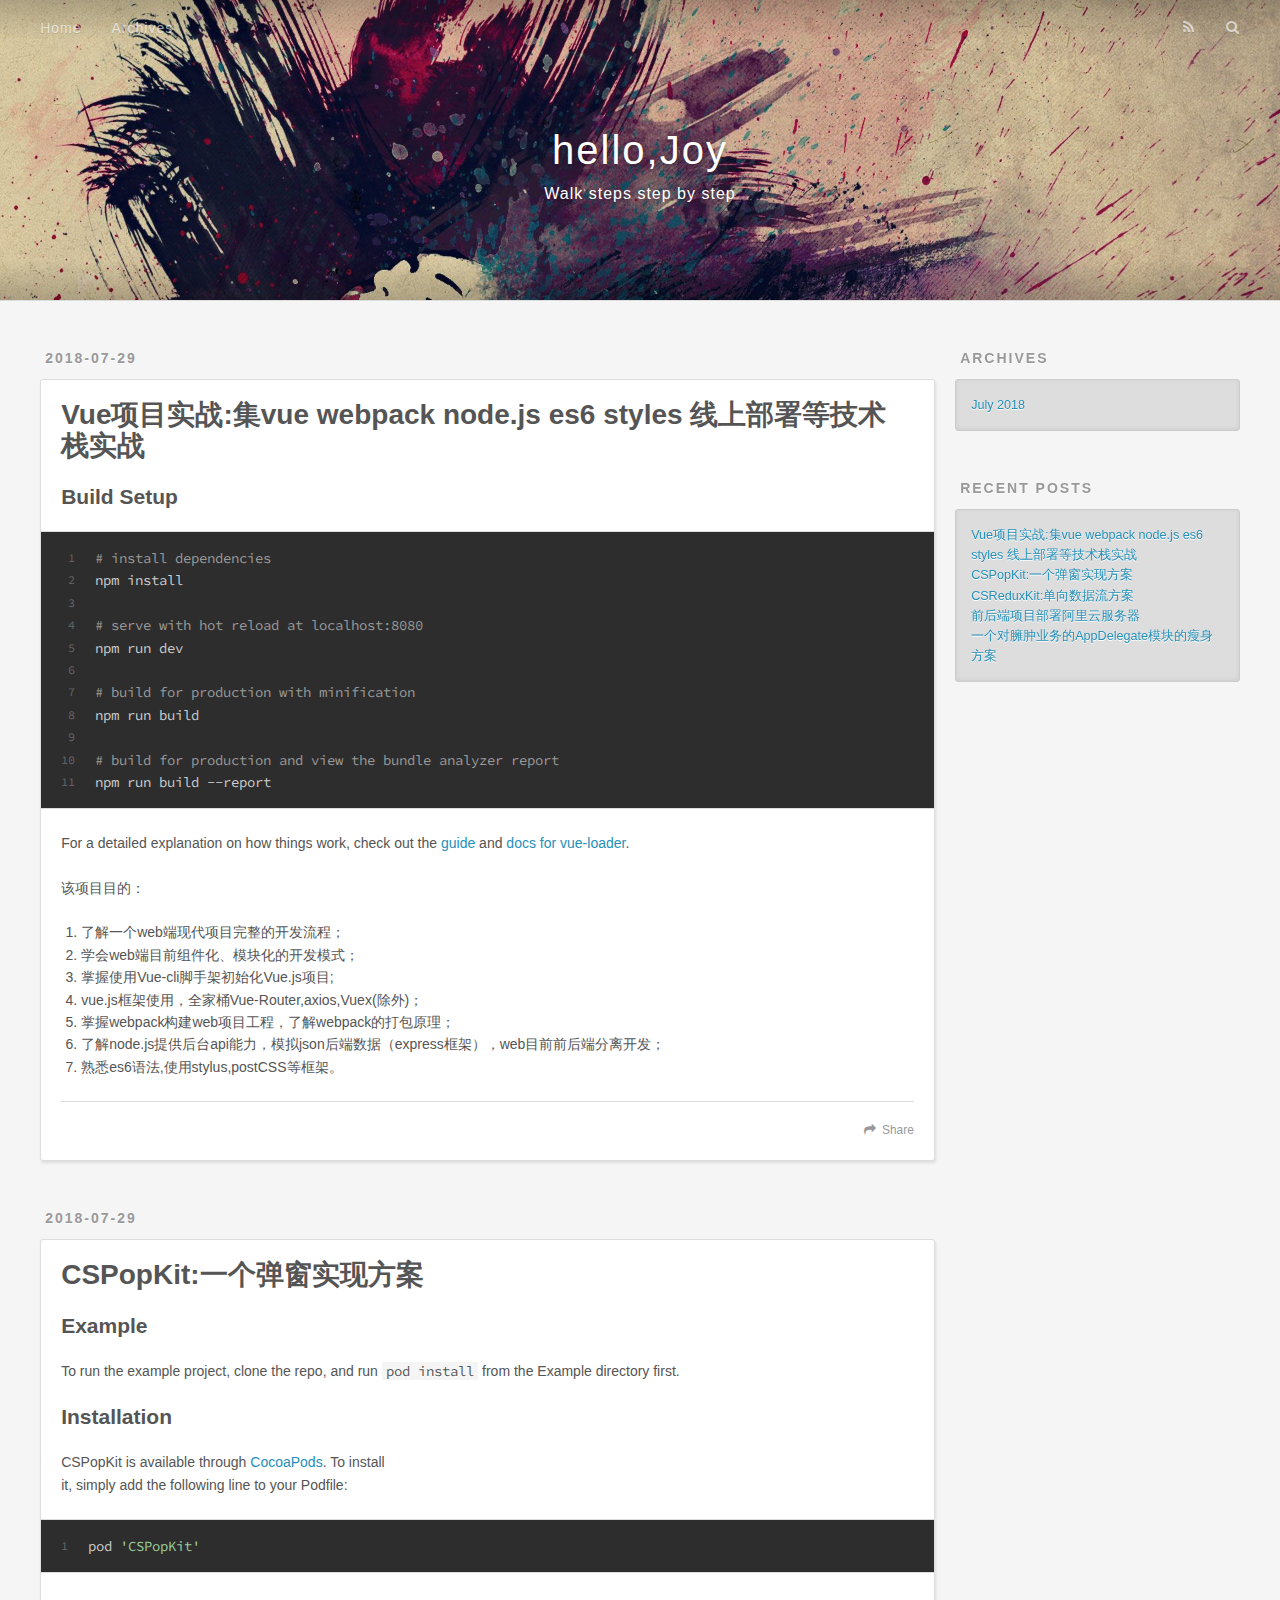
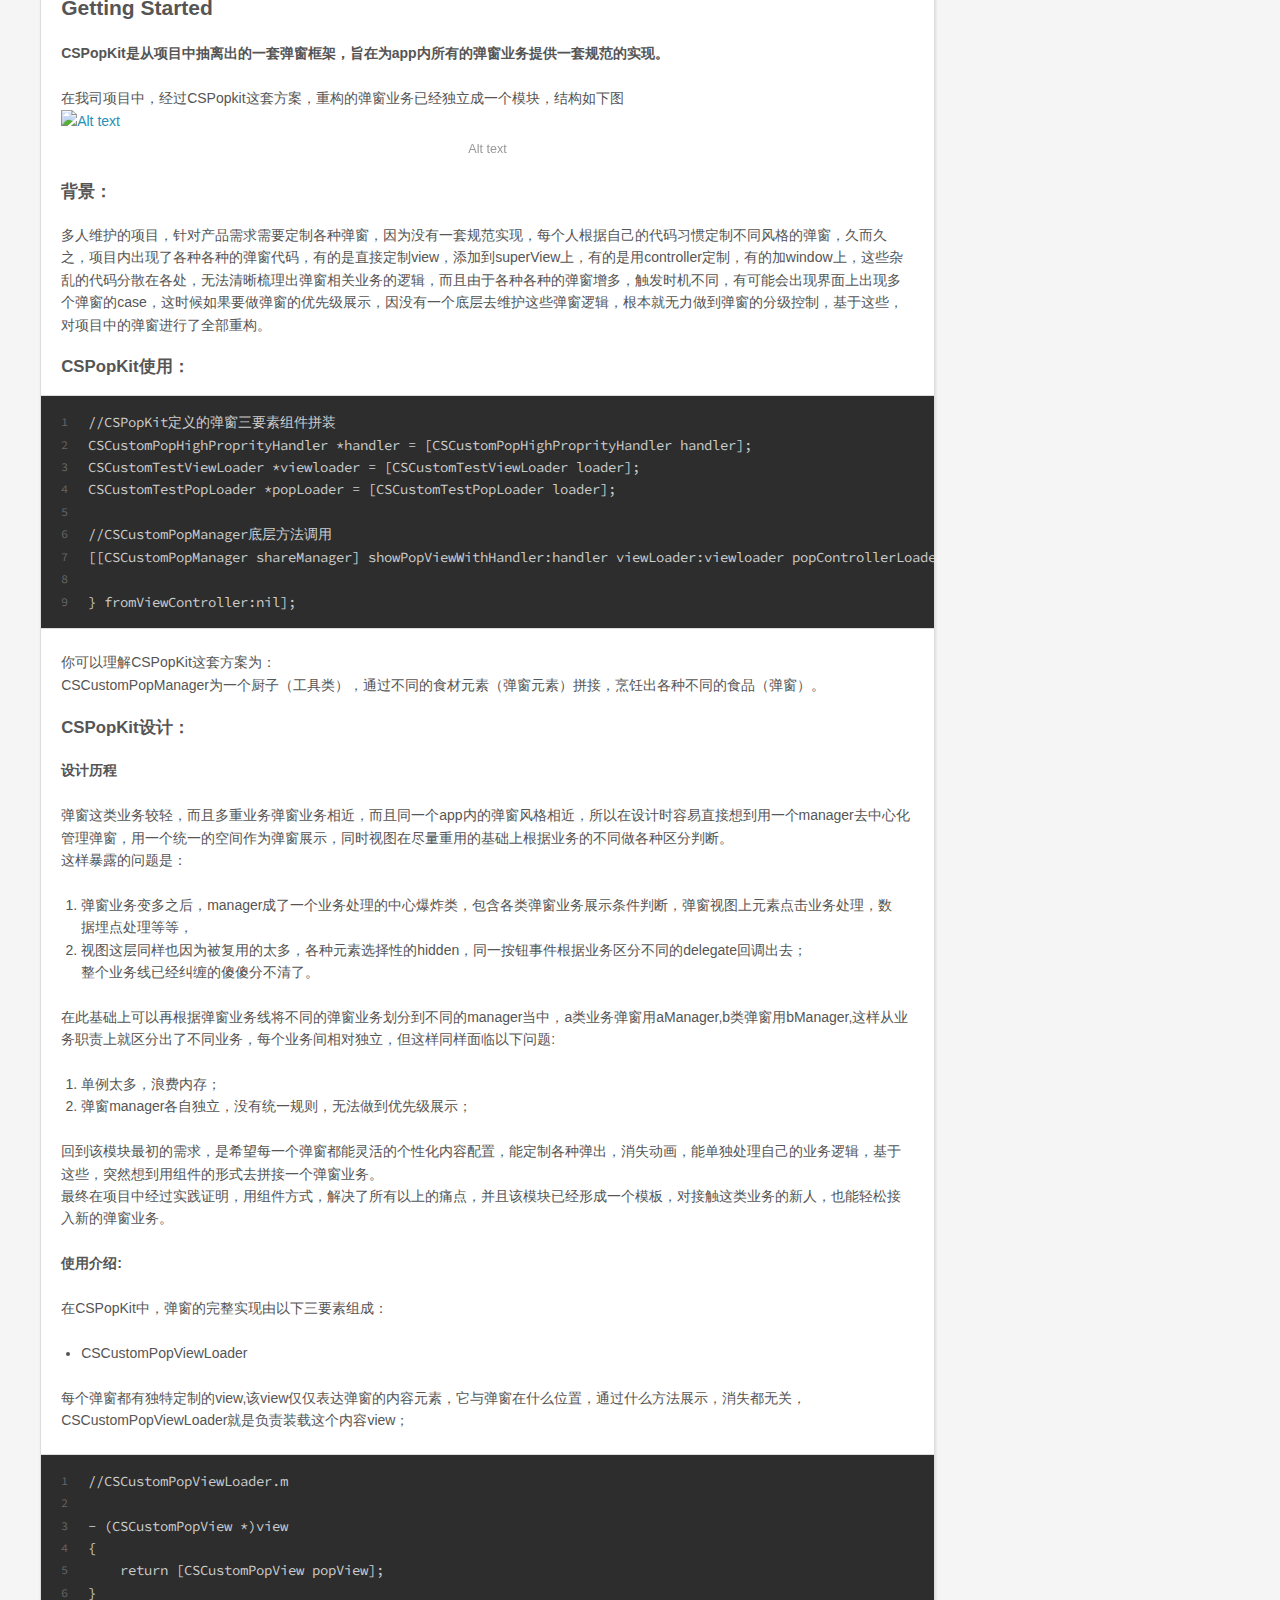
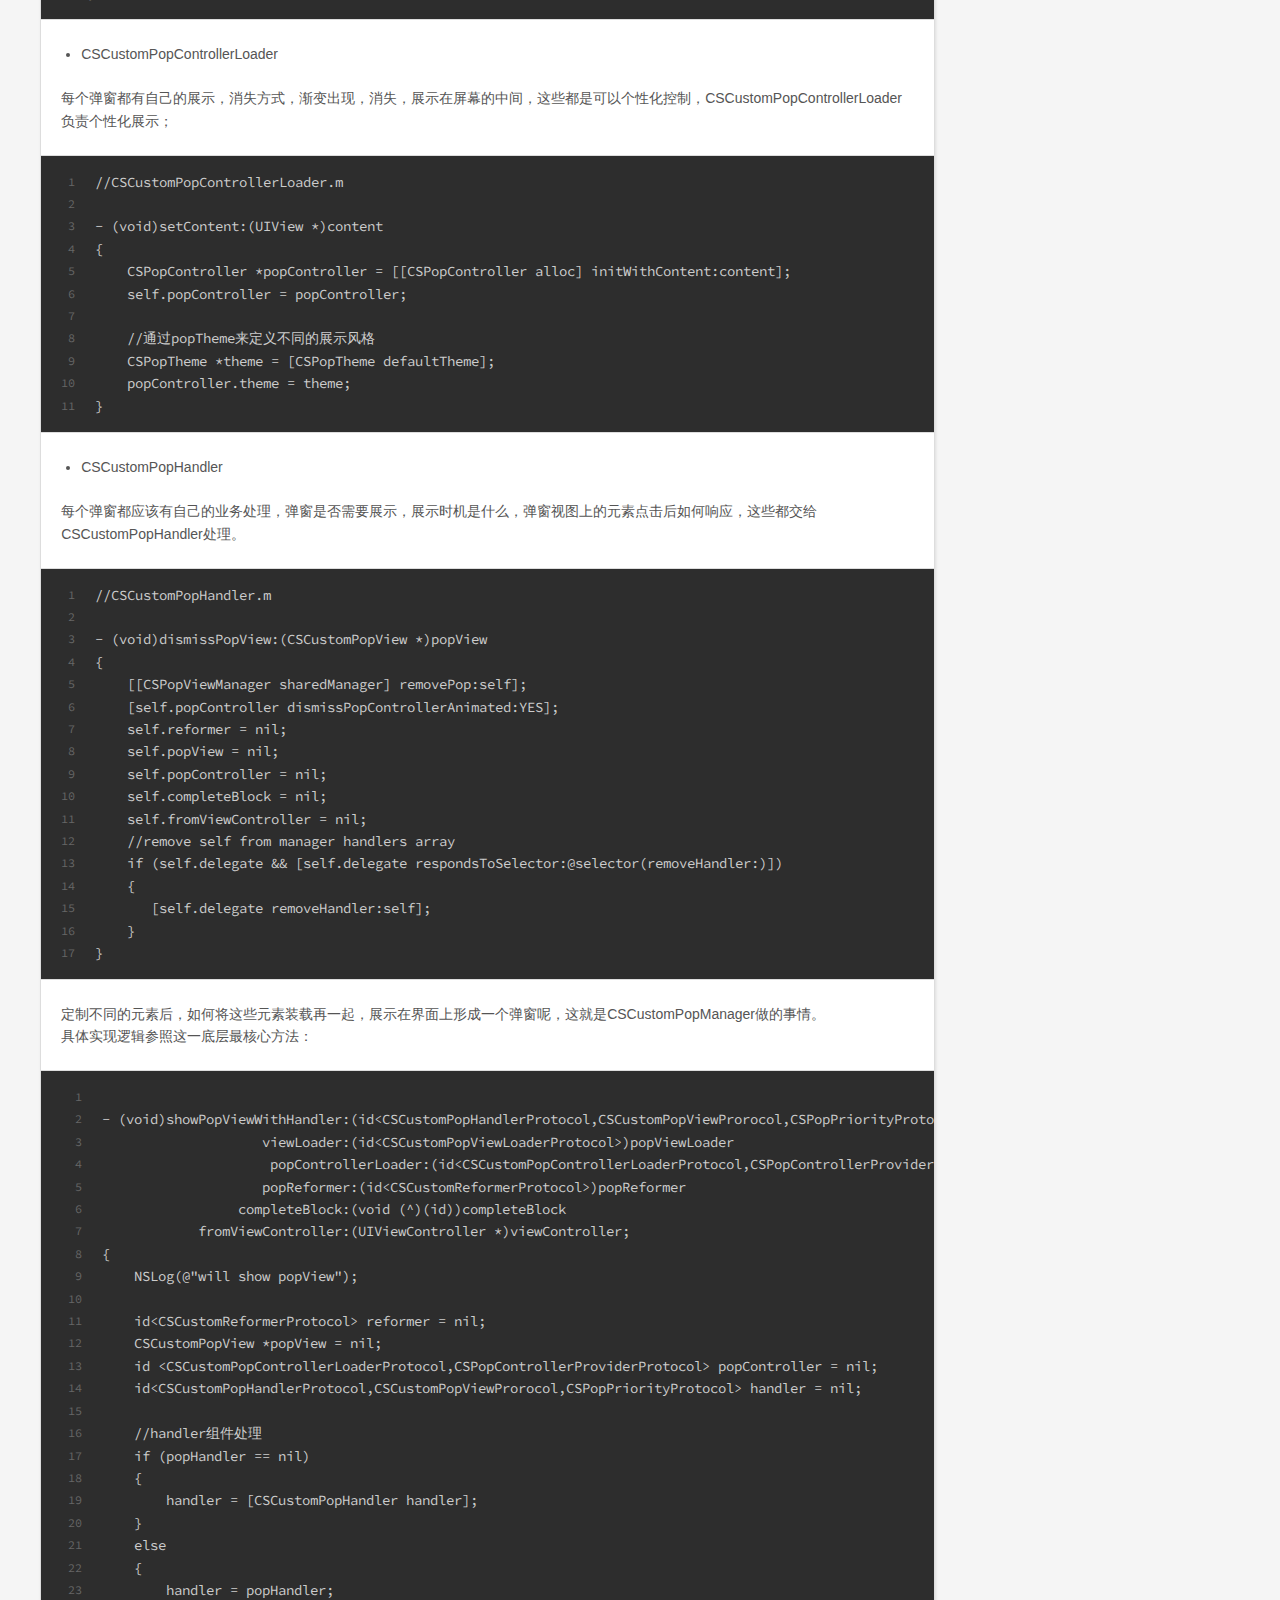
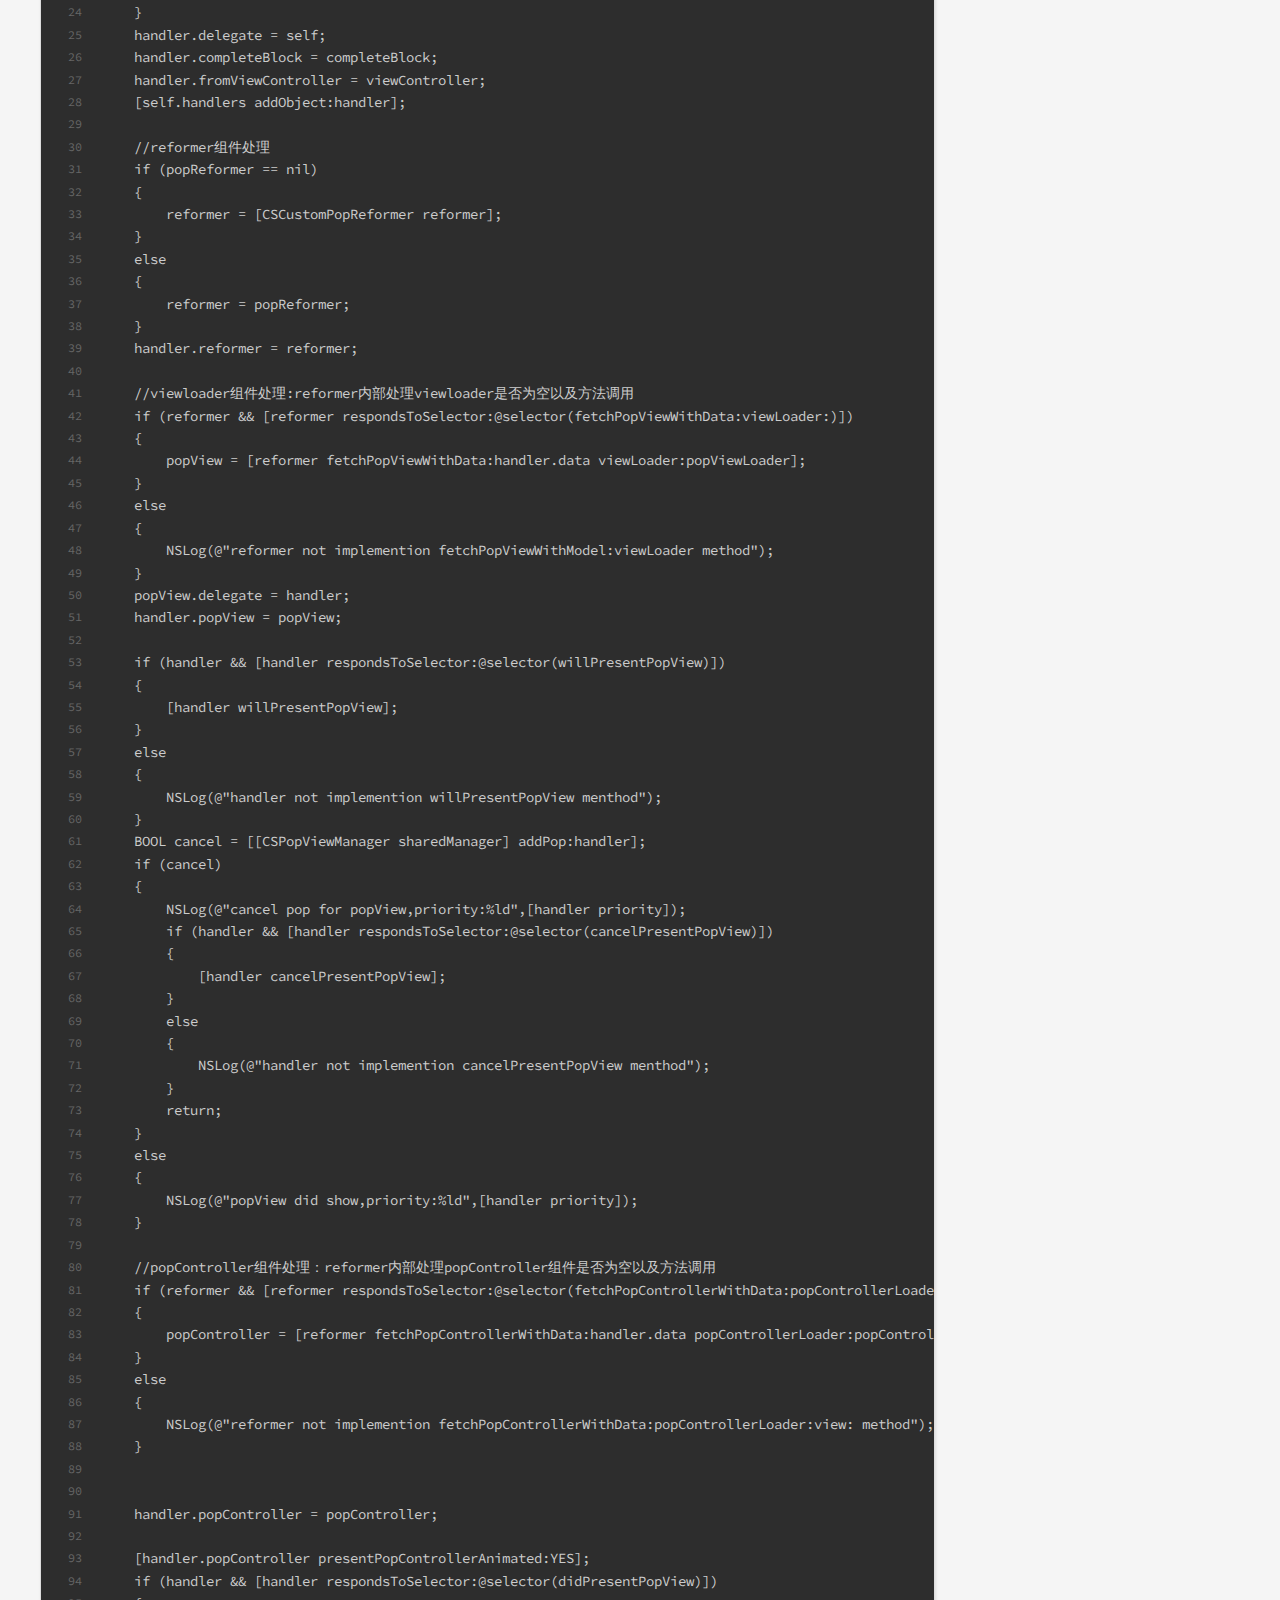
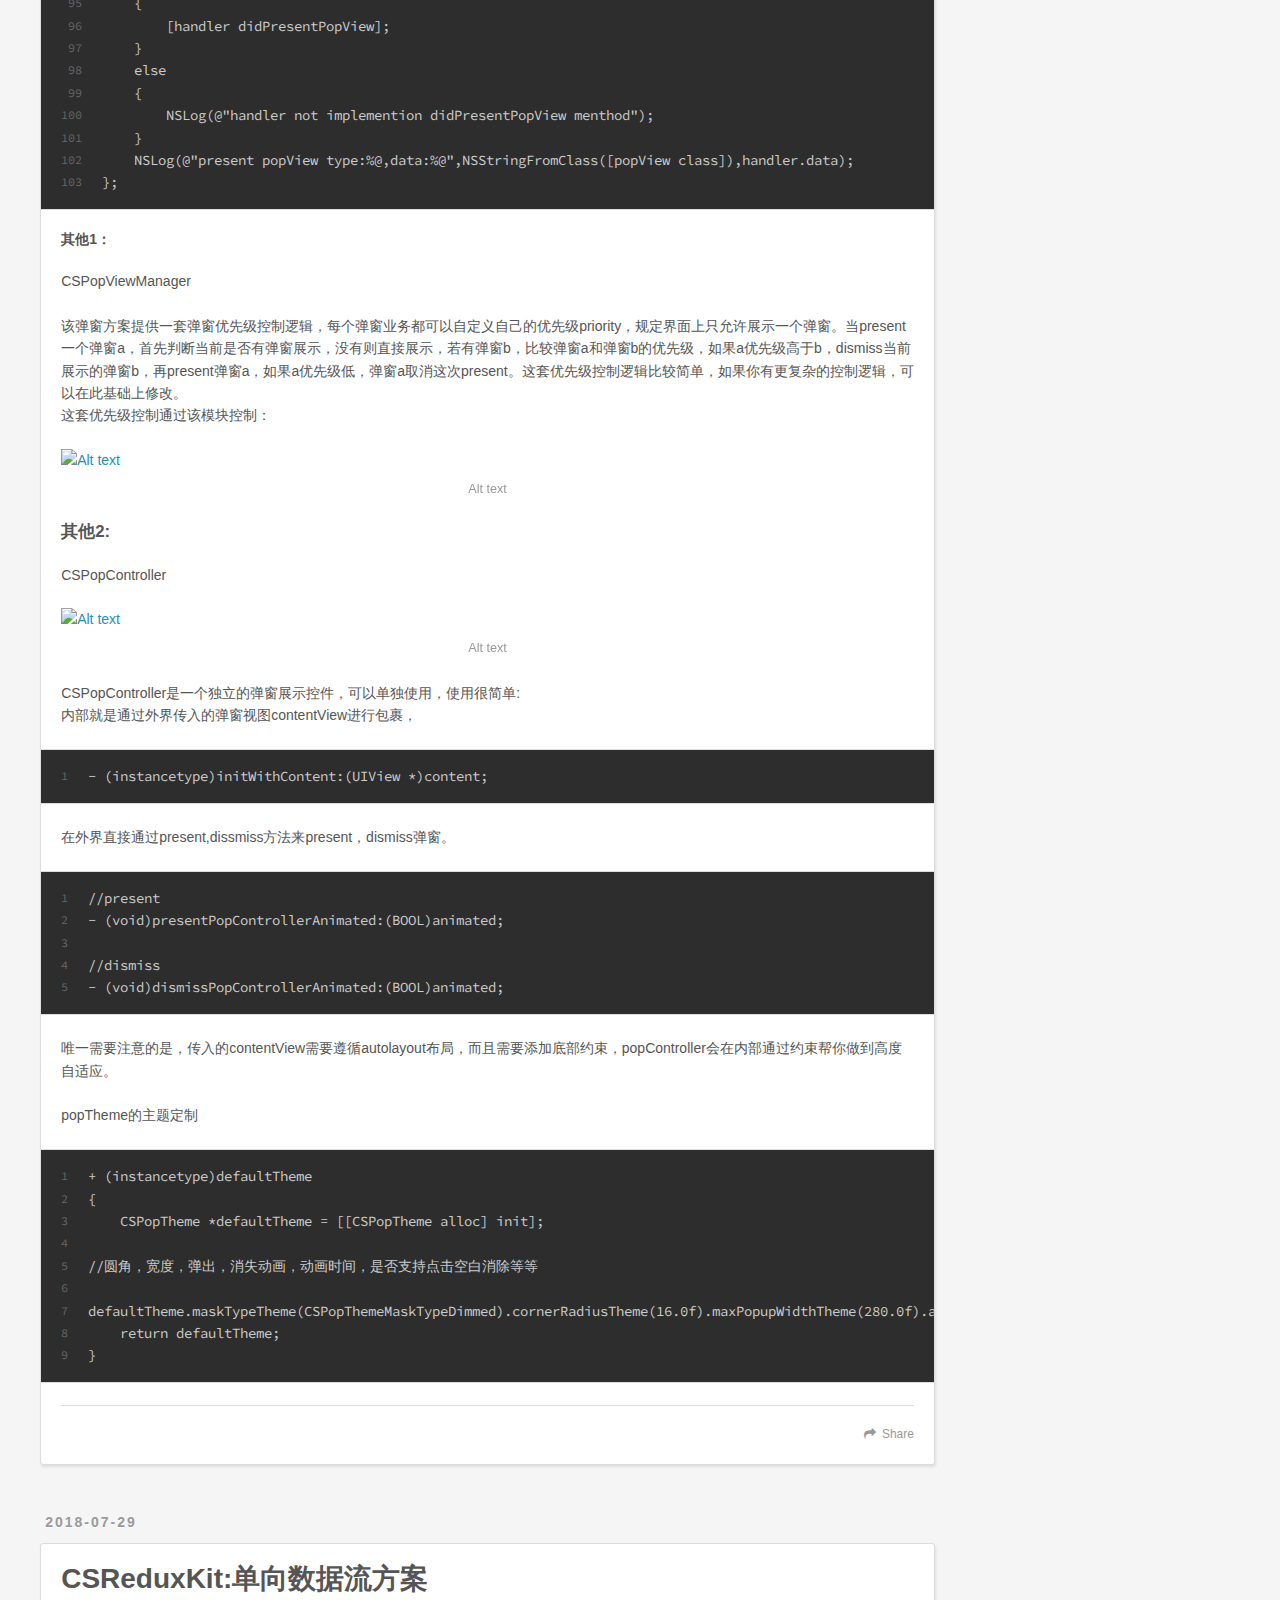
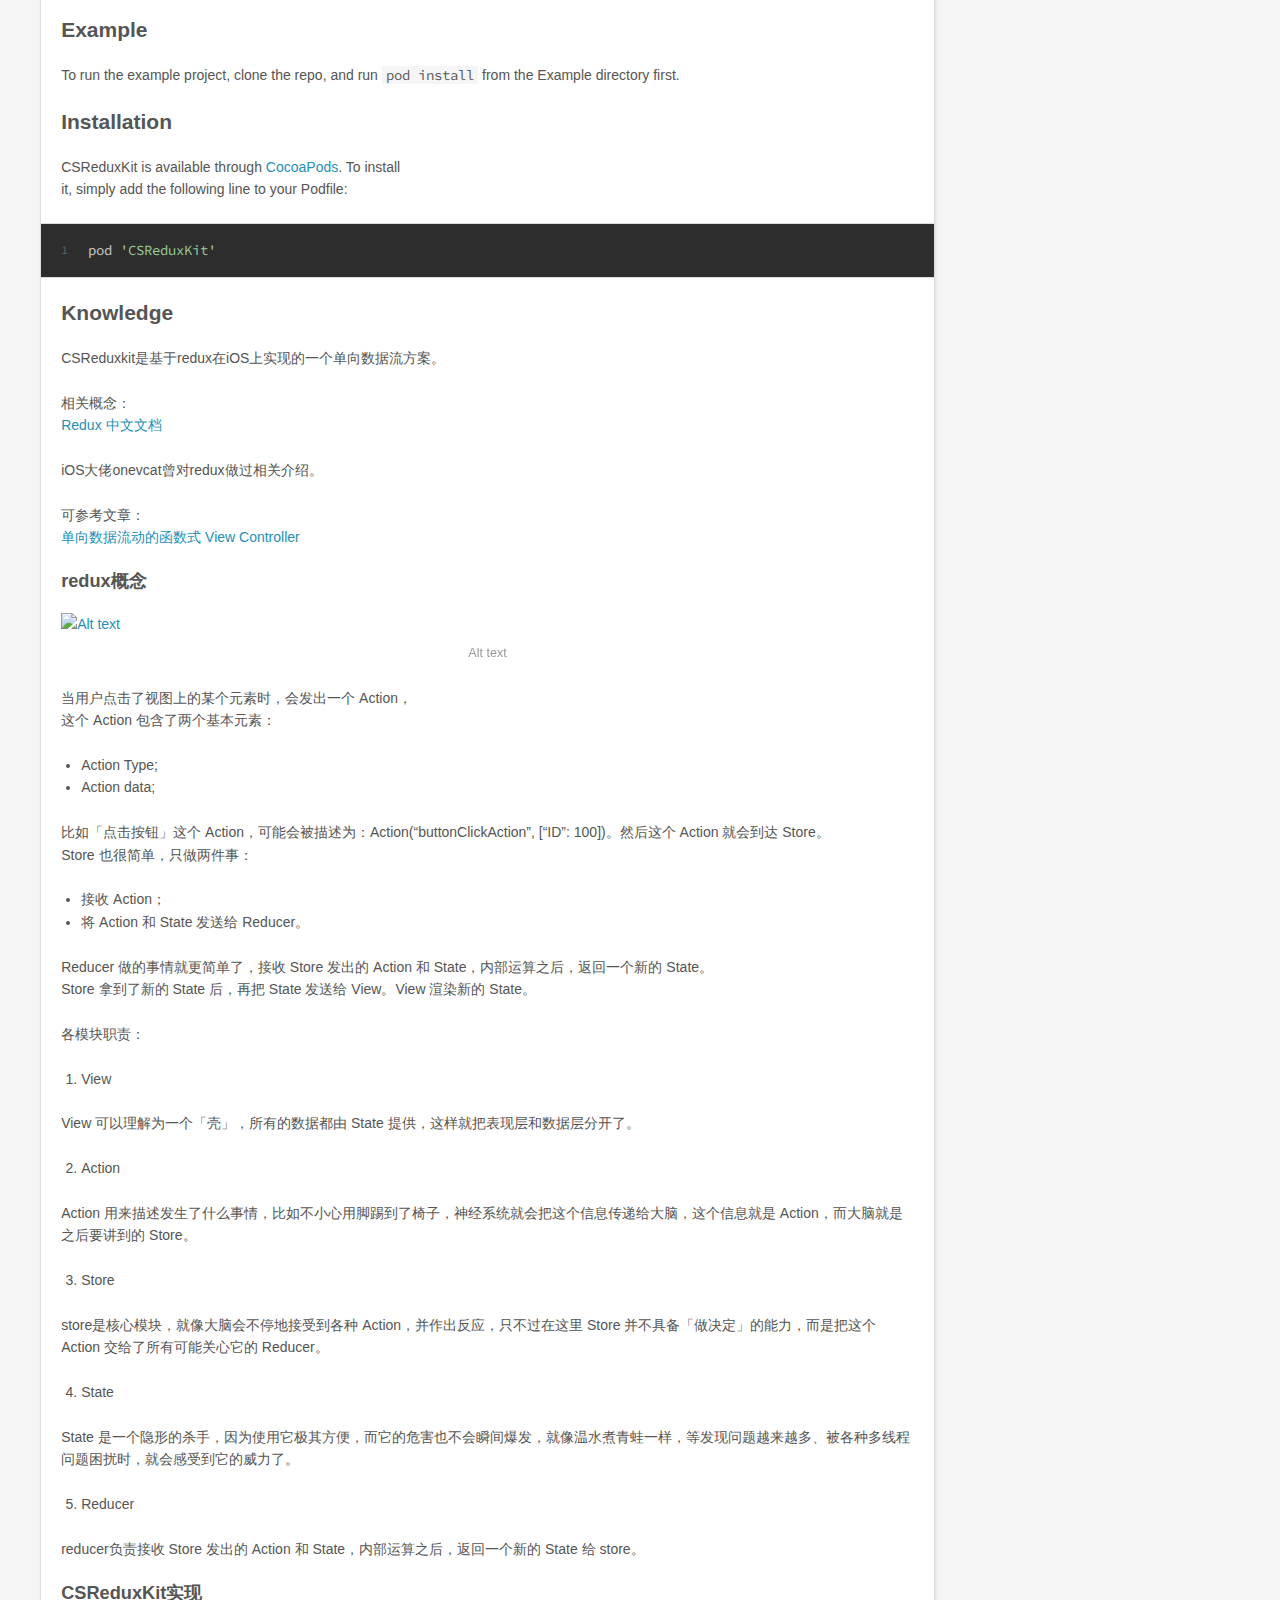
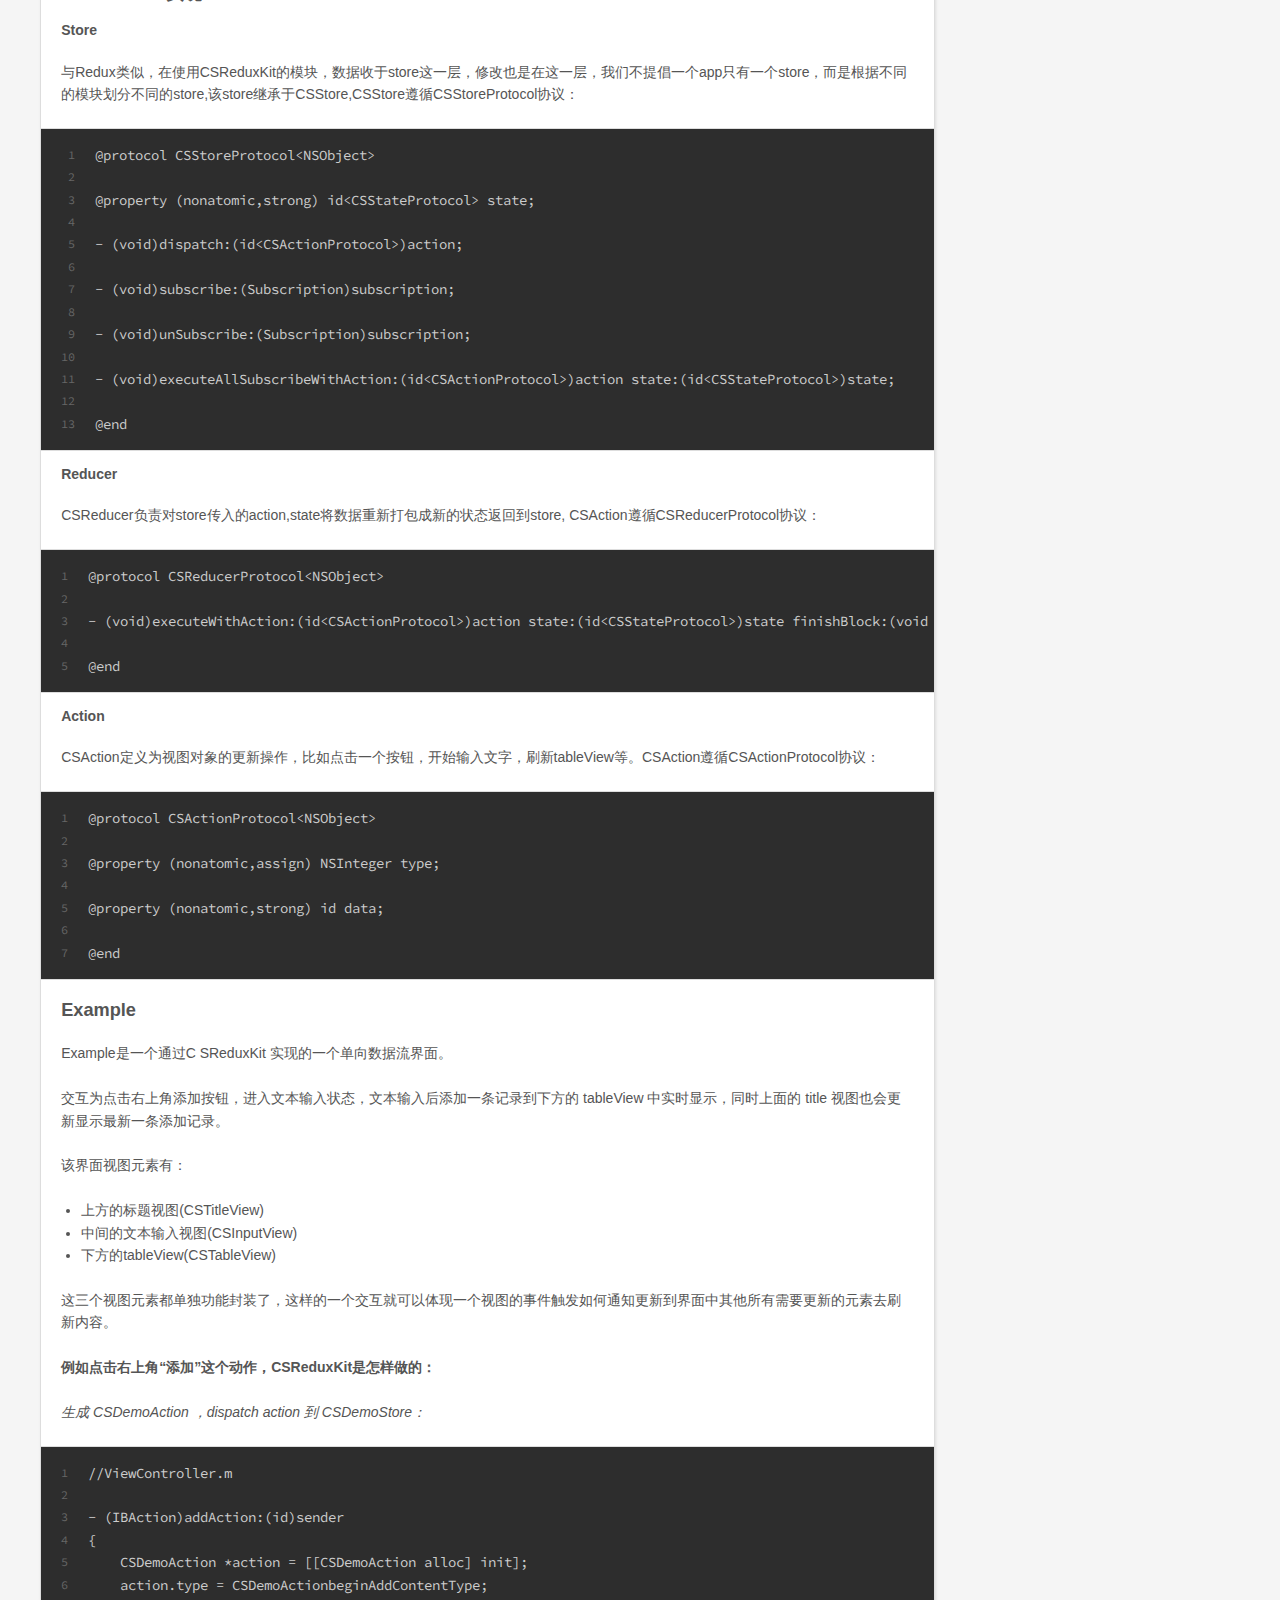
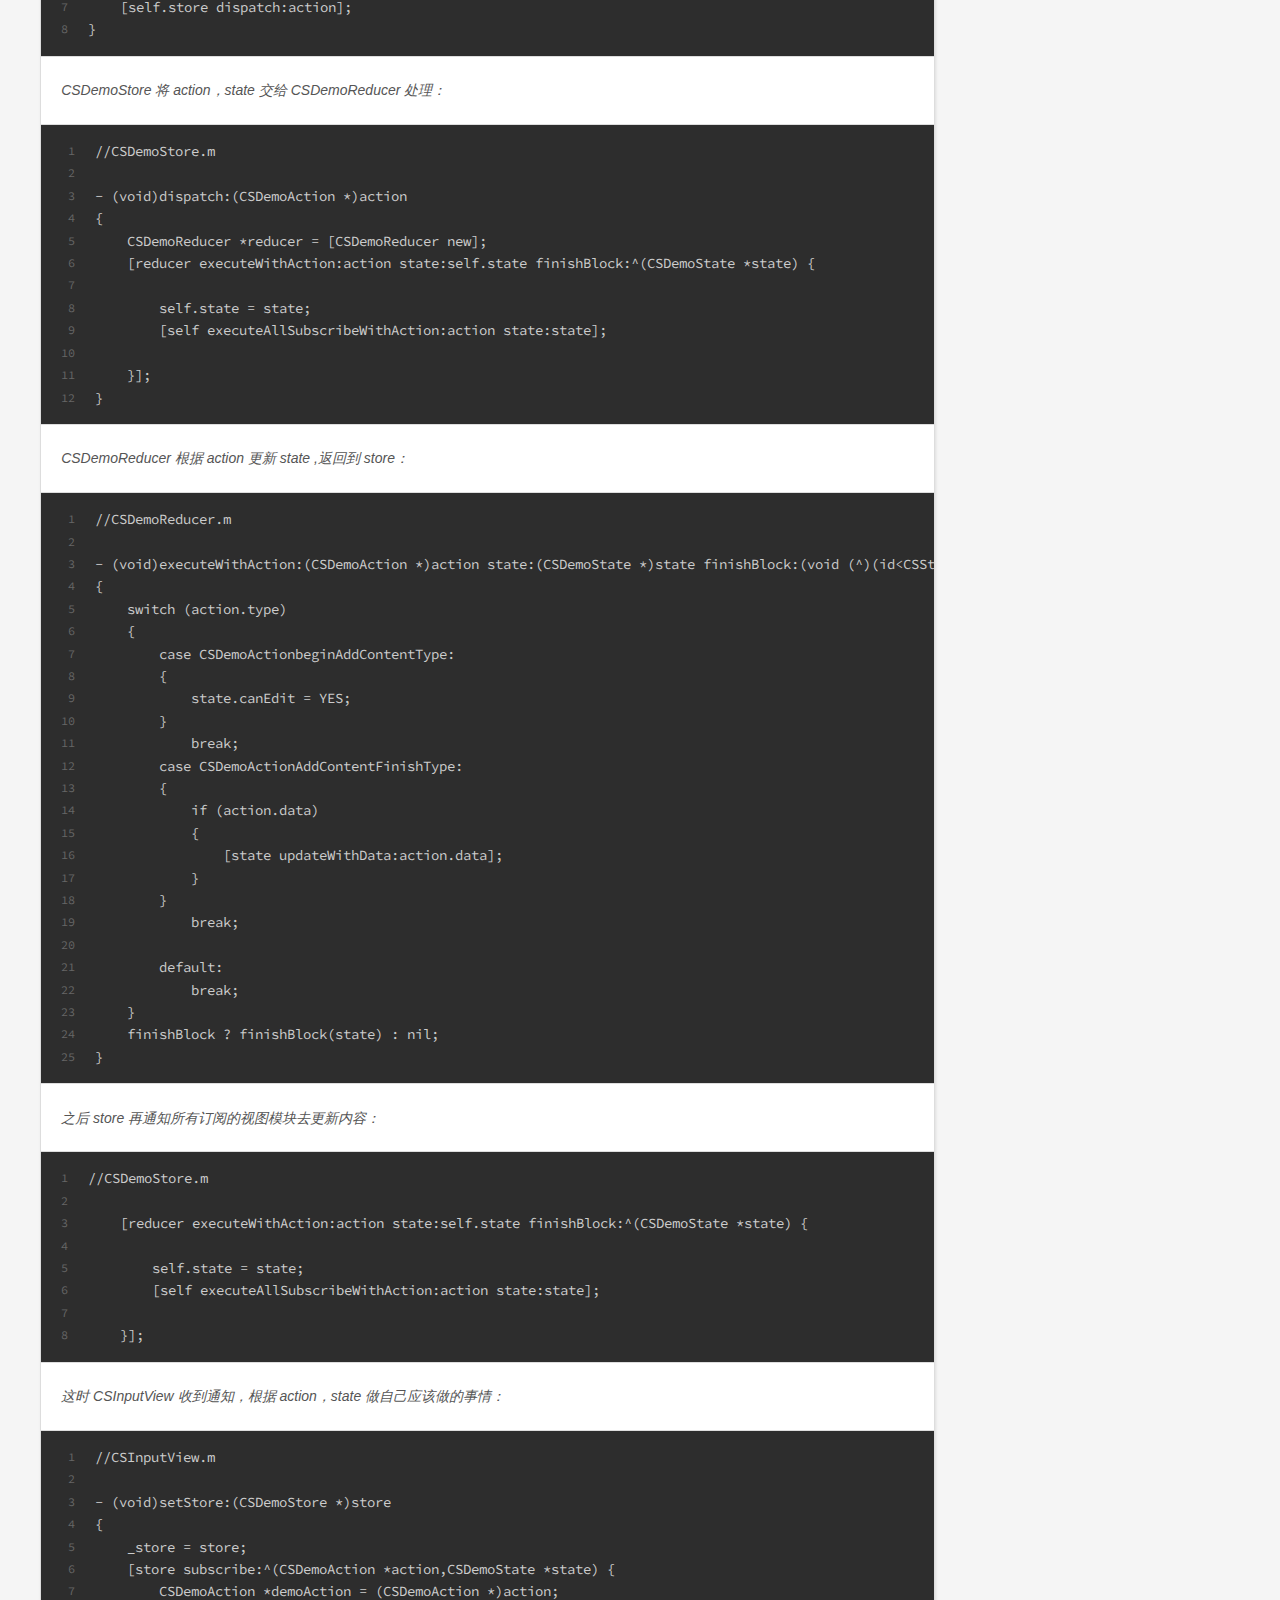
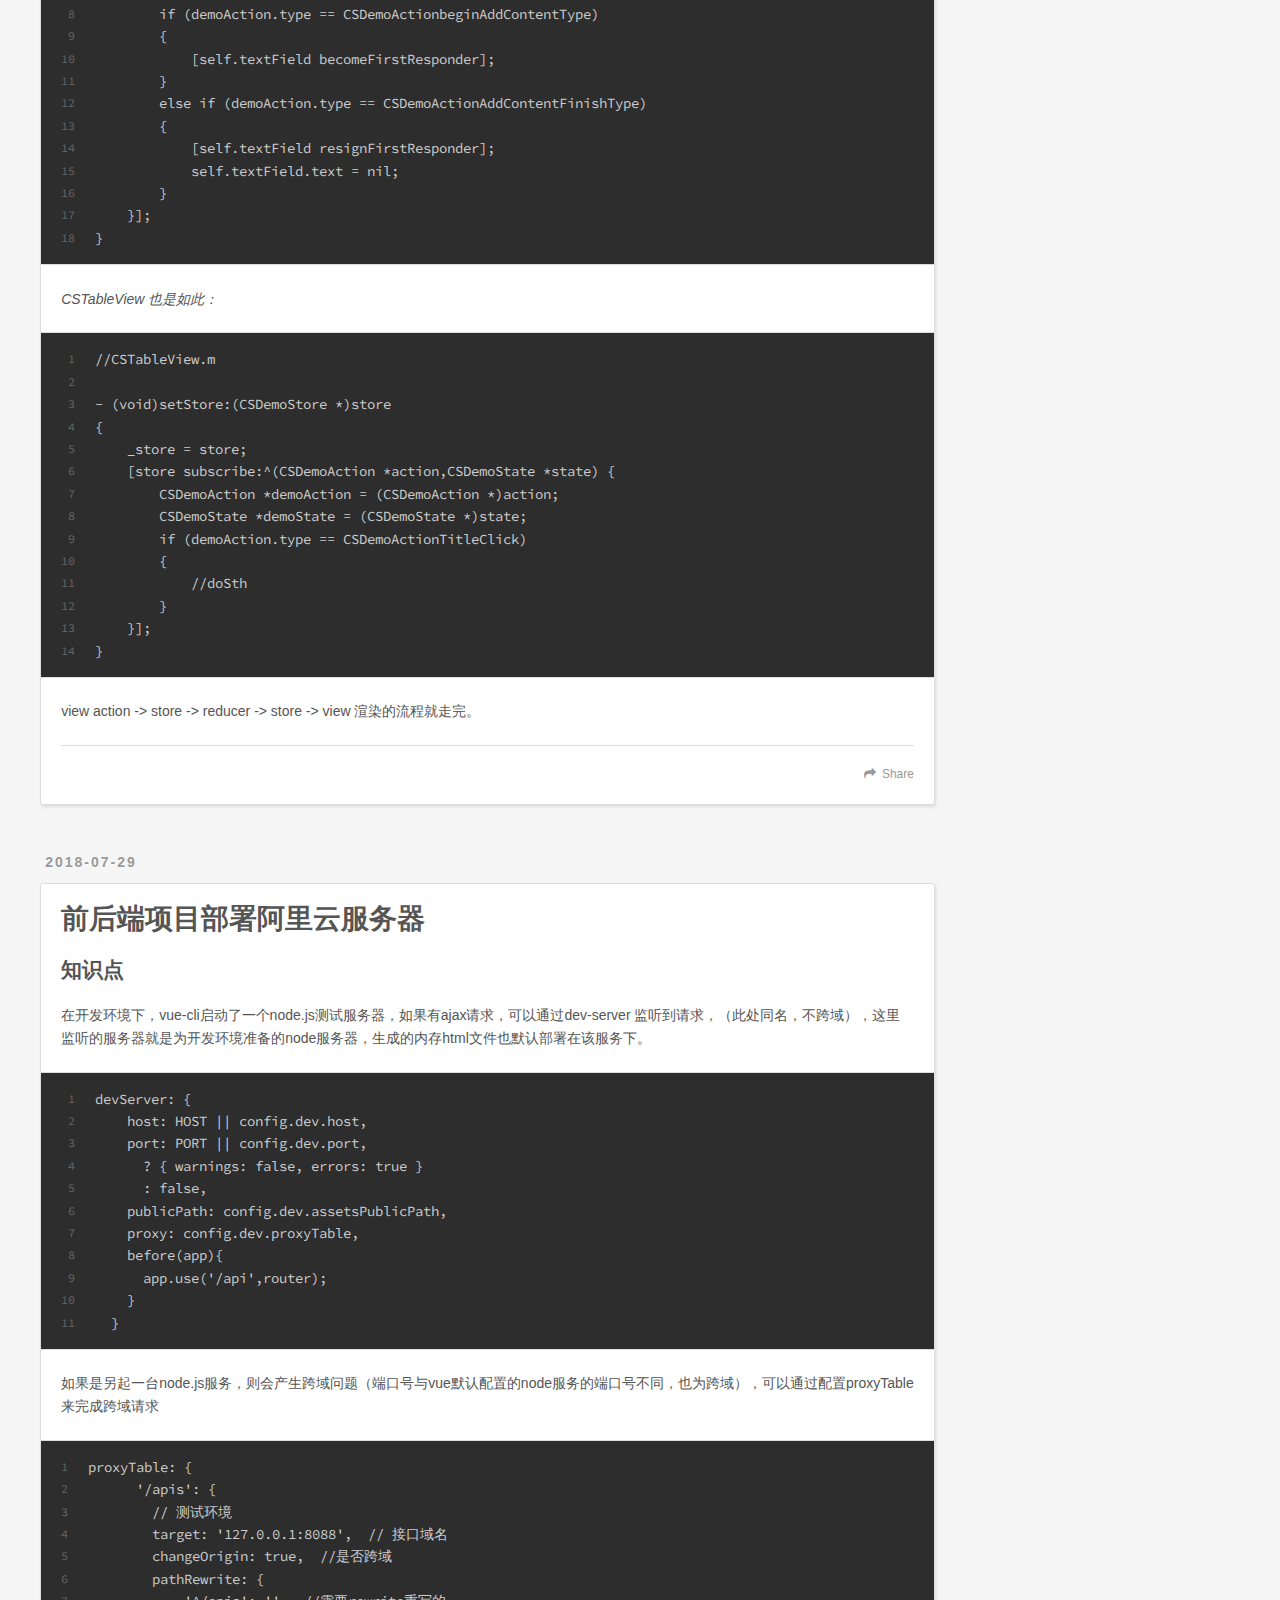
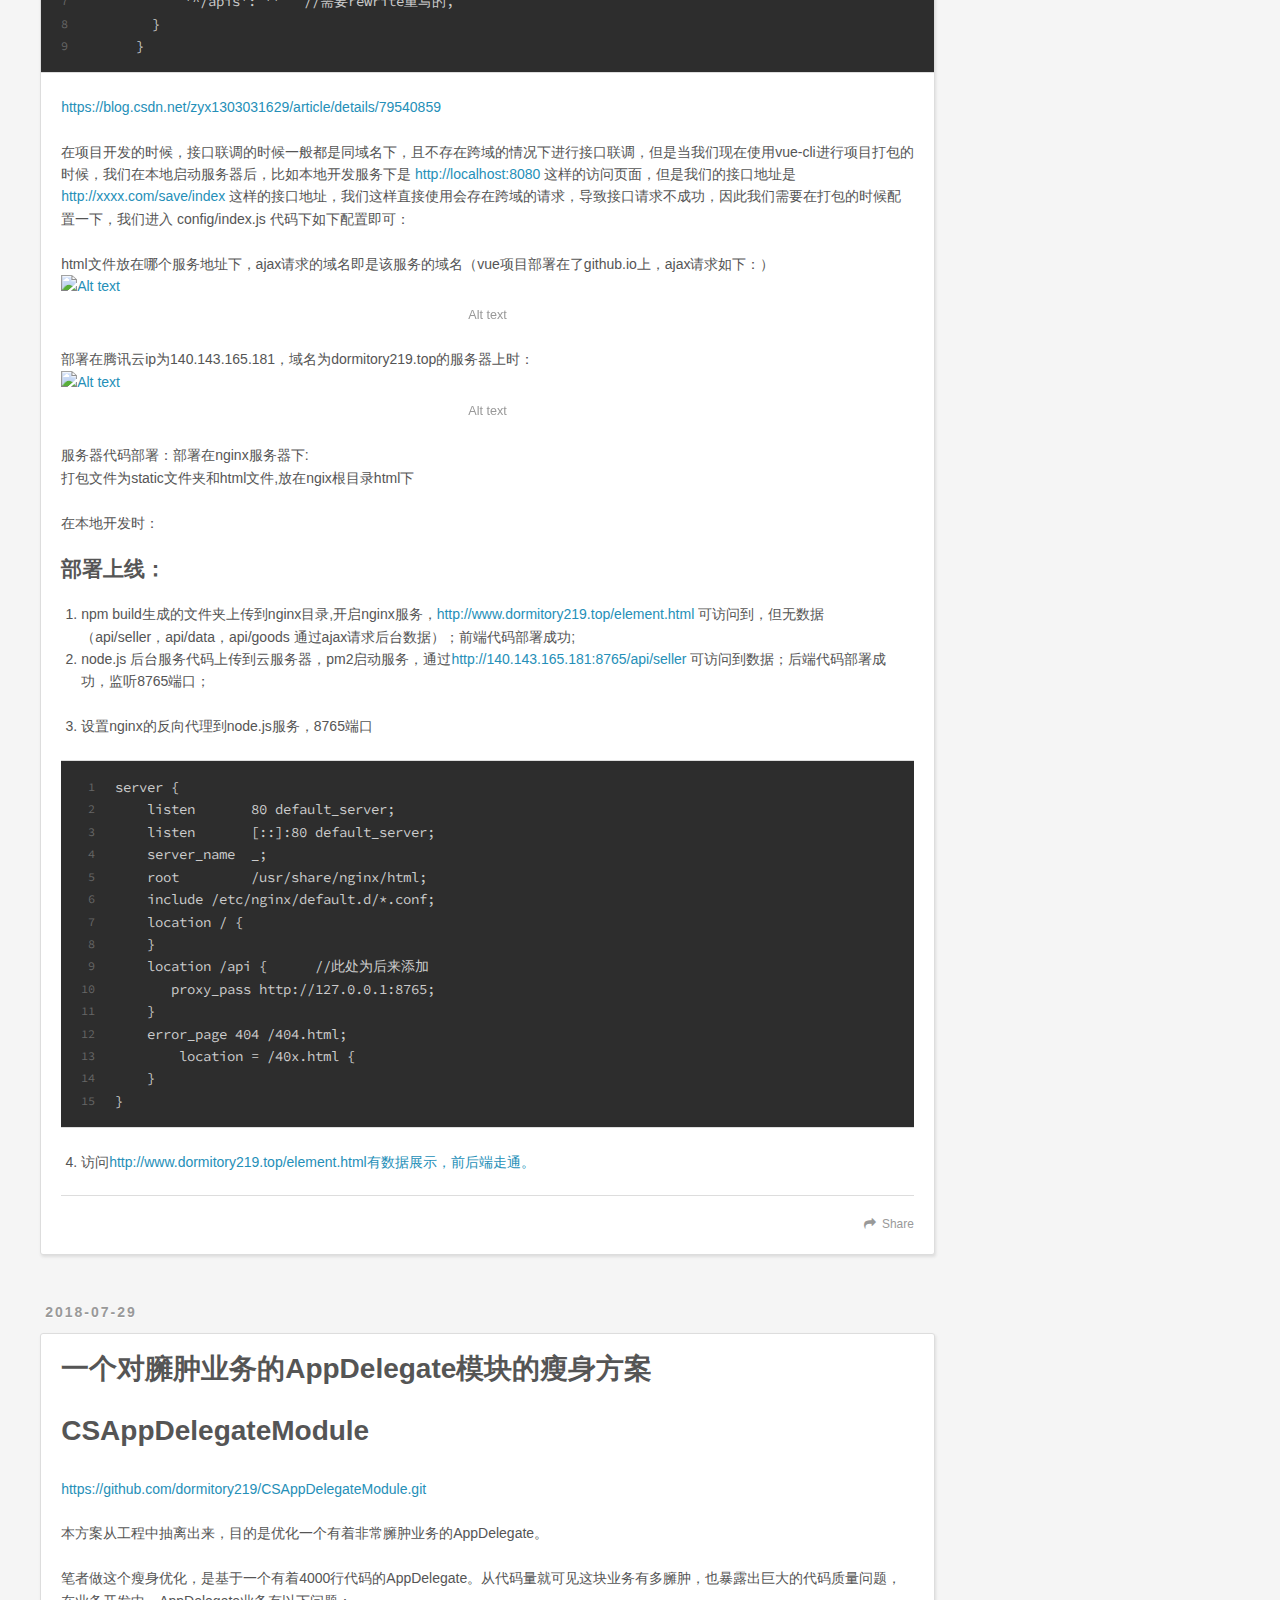
==== commit 60fd274b: "Site updated: 2018-09-07 22:21:53" ====
--- a/index.html
+++ b/index.html
@@ -104,7 +104,91 @@
       
     </div>
     <footer class="article-footer">
-      <a data-url="https://github.com/dormitory219/2018/07/29/Vue项目实战/" data-id="cjls31k2t0000gntxlgnyt6yk" class="article-share-link">Share</a>
+      <a data-url="https://github.com/dormitory219/2018/07/29/Vue项目实战/" data-id="cjls39k910000jztxjsd3xhuk" class="article-share-link">Share</a>
+      
+      
+    </footer>
+  </div>
+  
+</article>
+
+
+  
+    <article id="post-CSPopKit - 一个弹窗实现方案" class="article article-type-post" itemscope itemprop="blogPost">
+  <div class="article-meta">
+    <a href="/2018/07/29/CSPopKit - 一个弹窗实现方案/" class="article-date">
+  <time datetime="2018-07-29T12:54:00.000Z" itemprop="datePublished">2018-07-29</time>
+</a>
+    
+  </div>
+  <div class="article-inner">
+    
+    
+      <header class="article-header">
+        
+  
+    <h1 itemprop="name">
+      <a class="article-title" href="/2018/07/29/CSPopKit - 一个弹窗实现方案/">CSPopKit:一个弹窗实现方案</a>
+    </h1>
+  
+
+      </header>
+    
+    <div class="article-entry" itemprop="articleBody">
+      
+        <h2 id="Example"><a href="#Example" class="headerlink" title="Example"></a>Example</h2><p>To run the example project, clone the repo, and run <code>pod install</code> from the Example directory first.</p>
+<h2 id="Installation"><a href="#Installation" class="headerlink" title="Installation"></a>Installation</h2><p>CSPopKit is available through <a href="http://cocoapods.org" target="_blank" rel="noopener">CocoaPods</a>. To install<br>it, simply add the following line to your Podfile:</p>
+<figure class="highlight ruby"><table><tr><td class="gutter"><pre><span class="line">1</span><br></pre></td><td class="code"><pre><span class="line">pod <span class="string">'CSPopKit'</span></span><br></pre></td></tr></table></figure>
+<h2 id="Getting-Started"><a href="#Getting-Started" class="headerlink" title="Getting Started"></a>Getting Started</h2><p><strong>CSPopKit是从项目中抽离出的一套弹窗框架，旨在为app内所有的弹窗业务提供一套规范的实现。</strong></p>
+<p>在我司项目中，经过CSPopkit这套方案，重构的弹窗业务已经独立成一个模块，结构如下图<br><img src="https://qcloudtest-1257113305.cos.ap-guangzhou.myqcloud.com/CSPopKit1.jpg" alt="Alt text"></p>
+<h4 id="背景："><a href="#背景：" class="headerlink" title="背景："></a>背景：</h4><p>多人维护的项目，针对产品需求需要定制各种弹窗，因为没有一套规范实现，每个人根据自己的代码习惯定制不同风格的弹窗，久而久之，项目内出现了各种各种的弹窗代码，有的是直接定制view，添加到superView上，有的是用controller定制，有的加window上，这些杂乱的代码分散在各处，无法清晰梳理出弹窗相关业务的逻辑，而且由于各种各种的弹窗增多，触发时机不同，有可能会出现界面上出现多个弹窗的case，这时候如果要做弹窗的优先级展示，因没有一个底层去维护这些弹窗逻辑，根本就无力做到弹窗的分级控制，基于这些，对项目中的弹窗进行了全部重构。</p>
+<h4 id="CSPopKit使用："><a href="#CSPopKit使用：" class="headerlink" title="CSPopKit使用："></a>CSPopKit使用：</h4><figure class="highlight plain"><table><tr><td class="gutter"><pre><span class="line">1</span><br><span class="line">2</span><br><span class="line">3</span><br><span class="line">4</span><br><span class="line">5</span><br><span class="line">6</span><br><span class="line">7</span><br><span class="line">8</span><br><span class="line">9</span><br></pre></td><td class="code"><pre><span class="line">//CSPopKit定义的弹窗三要素组件拼装</span><br><span class="line">CSCustomPopHighProprityHandler *handler = [CSCustomPopHighProprityHandler handler];</span><br><span class="line">CSCustomTestViewLoader *viewloader = [CSCustomTestViewLoader loader];</span><br><span class="line">CSCustomTestPopLoader *popLoader = [CSCustomTestPopLoader loader];</span><br><span class="line"></span><br><span class="line">//CSCustomPopManager底层方法调用</span><br><span class="line">[[CSCustomPopManager shareManager] showPopViewWithHandler:handler viewLoader:viewloader popControllerLoader:popLoader completeBlock:^(id data) &#123;</span><br><span class="line"></span><br><span class="line">&#125; fromViewController:nil];</span><br></pre></td></tr></table></figure>
+<p>你可以理解CSPopKit这套方案为：<br>CSCustomPopManager为一个厨子（工具类），通过不同的食材元素（弹窗元素）拼接，烹饪出各种不同的食品（弹窗）。</p>
+<h4 id="CSPopKit设计："><a href="#CSPopKit设计：" class="headerlink" title="CSPopKit设计："></a>CSPopKit设计：</h4><p><strong>设计历程</strong></p>
+<p>弹窗这类业务较轻，而且多重业务弹窗业务相近，而且同一个app内的弹窗风格相近，所以在设计时容易直接想到用一个manager去中心化管理弹窗，用一个统一的空间作为弹窗展示，同时视图在尽量重用的基础上根据业务的不同做各种区分判断。<br>这样暴露的问题是：</p>
+<ol>
+<li>弹窗业务变多之后，manager成了一个业务处理的中心爆炸类，包含各类弹窗业务展示条件判断，弹窗视图上元素点击业务处理，数据埋点处理等等，</li>
+<li>视图这层同样也因为被复用的太多，各种元素选择性的hidden，同一按钮事件根据业务区分不同的delegate回调出去；<br>整个业务线已经纠缠的傻傻分不清了。</li>
+</ol>
+<p>在此基础上可以再根据弹窗业务线将不同的弹窗业务划分到不同的manager当中，a类业务弹窗用aManager,b类弹窗用bManager,这样从业务职责上就区分出了不同业务，每个业务间相对独立，但这样同样面临以下问题:</p>
+<ol>
+<li>单例太多，浪费内存；</li>
+<li>弹窗manager各自独立，没有统一规则，无法做到优先级展示；</li>
+</ol>
+<p>回到该模块最初的需求，是希望每一个弹窗都能灵活的个性化内容配置，能定制各种弹出，消失动画，能单独处理自己的业务逻辑，基于这些，突然想到用组件的形式去拼接一个弹窗业务。<br>最终在项目中经过实践证明，用组件方式，解决了所有以上的痛点，并且该模块已经形成一个模板，对接触这类业务的新人，也能轻松接入新的弹窗业务。</p>
+<p><strong>使用介绍:</strong></p>
+<p>在CSPopKit中，弹窗的完整实现由以下三要素组成：</p>
+<ul>
+<li>CSCustomPopViewLoader</li>
+</ul>
+<p>每个弹窗都有独特定制的view,该view仅仅表达弹窗的内容元素，它与弹窗在什么位置，通过什么方法展示，消失都无关，CSCustomPopViewLoader就是负责装载这个内容view；</p>
+<figure class="highlight plain"><table><tr><td class="gutter"><pre><span class="line">1</span><br><span class="line">2</span><br><span class="line">3</span><br><span class="line">4</span><br><span class="line">5</span><br><span class="line">6</span><br></pre></td><td class="code"><pre><span class="line">//CSCustomPopViewLoader.m</span><br><span class="line"></span><br><span class="line">- (CSCustomPopView *)view</span><br><span class="line">&#123;</span><br><span class="line">    return [CSCustomPopView popView];</span><br><span class="line">&#125;</span><br></pre></td></tr></table></figure>
+<ul>
+<li>CSCustomPopControllerLoader</li>
+</ul>
+<p>每个弹窗都有自己的展示，消失方式，渐变出现，消失，展示在屏幕的中间，这些都是可以个性化控制，CSCustomPopControllerLoader负责个性化展示；</p>
+<figure class="highlight plain"><table><tr><td class="gutter"><pre><span class="line">1</span><br><span class="line">2</span><br><span class="line">3</span><br><span class="line">4</span><br><span class="line">5</span><br><span class="line">6</span><br><span class="line">7</span><br><span class="line">8</span><br><span class="line">9</span><br><span class="line">10</span><br><span class="line">11</span><br></pre></td><td class="code"><pre><span class="line">//CSCustomPopControllerLoader.m</span><br><span class="line"></span><br><span class="line">- (void)setContent:(UIView *)content</span><br><span class="line">&#123;</span><br><span class="line">    CSPopController *popController = [[CSPopController alloc] initWithContent:content];</span><br><span class="line">    self.popController = popController;</span><br><span class="line"></span><br><span class="line">    //通过popTheme来定义不同的展示风格</span><br><span class="line">    CSPopTheme *theme = [CSPopTheme defaultTheme];</span><br><span class="line">    popController.theme = theme;</span><br><span class="line">&#125;</span><br></pre></td></tr></table></figure>
+<ul>
+<li>CSCustomPopHandler</li>
+</ul>
+<p>每个弹窗都应该有自己的业务处理，弹窗是否需要展示，展示时机是什么，弹窗视图上的元素点击后如何响应，这些都交给CSCustomPopHandler处理。</p>
+<figure class="highlight plain"><table><tr><td class="gutter"><pre><span class="line">1</span><br><span class="line">2</span><br><span class="line">3</span><br><span class="line">4</span><br><span class="line">5</span><br><span class="line">6</span><br><span class="line">7</span><br><span class="line">8</span><br><span class="line">9</span><br><span class="line">10</span><br><span class="line">11</span><br><span class="line">12</span><br><span class="line">13</span><br><span class="line">14</span><br><span class="line">15</span><br><span class="line">16</span><br><span class="line">17</span><br></pre></td><td class="code"><pre><span class="line">//CSCustomPopHandler.m</span><br><span class="line"></span><br><span class="line">- (void)dismissPopView:(CSCustomPopView *)popView</span><br><span class="line">&#123;</span><br><span class="line">    [[CSPopViewManager sharedManager] removePop:self];</span><br><span class="line">    [self.popController dismissPopControllerAnimated:YES];</span><br><span class="line">    self.reformer = nil;</span><br><span class="line">    self.popView = nil;</span><br><span class="line">    self.popController = nil;</span><br><span class="line">    self.completeBlock = nil;</span><br><span class="line">    self.fromViewController = nil;</span><br><span class="line">    //remove self from manager handlers array</span><br><span class="line">    if (self.delegate &amp;&amp; [self.delegate respondsToSelector:@selector(removeHandler:)])</span><br><span class="line">    &#123;</span><br><span class="line">       [self.delegate removeHandler:self];</span><br><span class="line">    &#125;</span><br><span class="line">&#125;</span><br></pre></td></tr></table></figure>
+<p>定制不同的元素后，如何将这些元素装载再一起，展示在界面上形成一个弹窗呢，这就是CSCustomPopManager做的事情。<br>具体实现逻辑参照这一底层最核心方法：<br><figure class="highlight plain"><table><tr><td class="gutter"><pre><span class="line">1</span><br><span class="line">2</span><br><span class="line">3</span><br><span class="line">4</span><br><span class="line">5</span><br><span class="line">6</span><br><span class="line">7</span><br><span class="line">8</span><br><span class="line">9</span><br><span class="line">10</span><br><span class="line">11</span><br><span class="line">12</span><br><span class="line">13</span><br><span class="line">14</span><br><span class="line">15</span><br><span class="line">16</span><br><span class="line">17</span><br><span class="line">18</span><br><span class="line">19</span><br><span class="line">20</span><br><span class="line">21</span><br><span class="line">22</span><br><span class="line">23</span><br><span class="line">24</span><br><span class="line">25</span><br><span class="line">26</span><br><span class="line">27</span><br><span class="line">28</span><br><span class="line">29</span><br><span class="line">30</span><br><span class="line">31</span><br><span class="line">32</span><br><span class="line">33</span><br><span class="line">34</span><br><span class="line">35</span><br><span class="line">36</span><br><span class="line">37</span><br><span class="line">38</span><br><span class="line">39</span><br><span class="line">40</span><br><span class="line">41</span><br><span class="line">42</span><br><span class="line">43</span><br><span class="line">44</span><br><span class="line">45</span><br><span class="line">46</span><br><span class="line">47</span><br><span class="line">48</span><br><span class="line">49</span><br><span class="line">50</span><br><span class="line">51</span><br><span class="line">52</span><br><span class="line">53</span><br><span class="line">54</span><br><span class="line">55</span><br><span class="line">56</span><br><span class="line">57</span><br><span class="line">58</span><br><span class="line">59</span><br><span class="line">60</span><br><span class="line">61</span><br><span class="line">62</span><br><span class="line">63</span><br><span class="line">64</span><br><span class="line">65</span><br><span class="line">66</span><br><span class="line">67</span><br><span class="line">68</span><br><span class="line">69</span><br><span class="line">70</span><br><span class="line">71</span><br><span class="line">72</span><br><span class="line">73</span><br><span class="line">74</span><br><span class="line">75</span><br><span class="line">76</span><br><span class="line">77</span><br><span class="line">78</span><br><span class="line">79</span><br><span class="line">80</span><br><span class="line">81</span><br><span class="line">82</span><br><span class="line">83</span><br><span class="line">84</span><br><span class="line">85</span><br><span class="line">86</span><br><span class="line">87</span><br><span class="line">88</span><br><span class="line">89</span><br><span class="line">90</span><br><span class="line">91</span><br><span class="line">92</span><br><span class="line">93</span><br><span class="line">94</span><br><span class="line">95</span><br><span class="line">96</span><br><span class="line">97</span><br><span class="line">98</span><br><span class="line">99</span><br><span class="line">100</span><br><span class="line">101</span><br><span class="line">102</span><br><span class="line">103</span><br></pre></td><td class="code"><pre><span class="line"></span><br><span class="line">- (void)showPopViewWithHandler:(id&lt;CSCustomPopHandlerProtocol,CSCustomPopViewProrocol,CSPopPriorityProtocol&gt;)popHandler</span><br><span class="line">                    viewLoader:(id&lt;CSCustomPopViewLoaderProtocol&gt;)popViewLoader</span><br><span class="line">                     popControllerLoader:(id&lt;CSCustomPopControllerLoaderProtocol,CSPopControllerProviderProtocol&gt;)popControllerLoader</span><br><span class="line">                    popReformer:(id&lt;CSCustomReformerProtocol&gt;)popReformer</span><br><span class="line">                 completeBlock:(void (^)(id))completeBlock</span><br><span class="line">            fromViewController:(UIViewController *)viewController;</span><br><span class="line">&#123;</span><br><span class="line">    NSLog(@&quot;will show popView&quot;);</span><br><span class="line">    </span><br><span class="line">    id&lt;CSCustomReformerProtocol&gt; reformer = nil;</span><br><span class="line">    CSCustomPopView *popView = nil;</span><br><span class="line">    id &lt;CSCustomPopControllerLoaderProtocol,CSPopControllerProviderProtocol&gt; popController = nil;</span><br><span class="line">    id&lt;CSCustomPopHandlerProtocol,CSCustomPopViewProrocol,CSPopPriorityProtocol&gt; handler = nil;</span><br><span class="line">   </span><br><span class="line">    //handler组件处理</span><br><span class="line">    if (popHandler == nil)</span><br><span class="line">    &#123;</span><br><span class="line">        handler = [CSCustomPopHandler handler];</span><br><span class="line">    &#125;</span><br><span class="line">    else</span><br><span class="line">    &#123;</span><br><span class="line">        handler = popHandler;</span><br><span class="line">    &#125;</span><br><span class="line">    handler.delegate = self;</span><br><span class="line">    handler.completeBlock = completeBlock;</span><br><span class="line">    handler.fromViewController = viewController;</span><br><span class="line">    [self.handlers addObject:handler];</span><br><span class="line">    </span><br><span class="line">    //reformer组件处理</span><br><span class="line">    if (popReformer == nil)</span><br><span class="line">    &#123;</span><br><span class="line">        reformer = [CSCustomPopReformer reformer];</span><br><span class="line">    &#125;</span><br><span class="line">    else</span><br><span class="line">    &#123;</span><br><span class="line">        reformer = popReformer;</span><br><span class="line">    &#125;</span><br><span class="line">    handler.reformer = reformer;</span><br><span class="line">    </span><br><span class="line">    //viewloader组件处理:reformer内部处理viewloader是否为空以及方法调用</span><br><span class="line">    if (reformer &amp;&amp; [reformer respondsToSelector:@selector(fetchPopViewWithData:viewLoader:)])</span><br><span class="line">    &#123;</span><br><span class="line">        popView = [reformer fetchPopViewWithData:handler.data viewLoader:popViewLoader];</span><br><span class="line">    &#125;</span><br><span class="line">    else</span><br><span class="line">    &#123;</span><br><span class="line">        NSLog(@&quot;reformer not implemention fetchPopViewWithModel:viewLoader method&quot;);</span><br><span class="line">    &#125;</span><br><span class="line">    popView.delegate = handler;</span><br><span class="line">    handler.popView = popView;</span><br><span class="line">    </span><br><span class="line">    if (handler &amp;&amp; [handler respondsToSelector:@selector(willPresentPopView)])</span><br><span class="line">    &#123;</span><br><span class="line">        [handler willPresentPopView];</span><br><span class="line">    &#125;</span><br><span class="line">    else</span><br><span class="line">    &#123;</span><br><span class="line">        NSLog(@&quot;handler not implemention willPresentPopView menthod&quot;);</span><br><span class="line">    &#125;</span><br><span class="line">    BOOL cancel = [[CSPopViewManager sharedManager] addPop:handler];</span><br><span class="line">    if (cancel)</span><br><span class="line">    &#123;</span><br><span class="line">        NSLog(@&quot;cancel pop for popView,priority:%ld&quot;,[handler priority]);</span><br><span class="line">        if (handler &amp;&amp; [handler respondsToSelector:@selector(cancelPresentPopView)])</span><br><span class="line">        &#123;</span><br><span class="line">            [handler cancelPresentPopView];</span><br><span class="line">        &#125;</span><br><span class="line">        else</span><br><span class="line">        &#123;</span><br><span class="line">            NSLog(@&quot;handler not implemention cancelPresentPopView menthod&quot;);</span><br><span class="line">        &#125;</span><br><span class="line">        return;</span><br><span class="line">    &#125;</span><br><span class="line">    else</span><br><span class="line">    &#123;</span><br><span class="line">        NSLog(@&quot;popView did show,priority:%ld&quot;,[handler priority]);</span><br><span class="line">    &#125;</span><br><span class="line">    </span><br><span class="line">    //popController组件处理：reformer内部处理popController组件是否为空以及方法调用</span><br><span class="line">    if (reformer &amp;&amp; [reformer respondsToSelector:@selector(fetchPopControllerWithData:popControllerLoader:view:)])</span><br><span class="line">    &#123;</span><br><span class="line">        popController = [reformer fetchPopControllerWithData:handler.data popControllerLoader:popControllerLoader view:popView];</span><br><span class="line">    &#125;</span><br><span class="line">    else</span><br><span class="line">    &#123;</span><br><span class="line">        NSLog(@&quot;reformer not implemention fetchPopControllerWithData:popControllerLoader:view: method&quot;);</span><br><span class="line">    &#125;</span><br><span class="line">   </span><br><span class="line">    </span><br><span class="line">    handler.popController = popController;</span><br><span class="line">  </span><br><span class="line">    [handler.popController presentPopControllerAnimated:YES];</span><br><span class="line">    if (handler &amp;&amp; [handler respondsToSelector:@selector(didPresentPopView)])</span><br><span class="line">    &#123;</span><br><span class="line">        [handler didPresentPopView];</span><br><span class="line">    &#125;</span><br><span class="line">    else</span><br><span class="line">    &#123;</span><br><span class="line">        NSLog(@&quot;handler not implemention didPresentPopView menthod&quot;);</span><br><span class="line">    &#125;</span><br><span class="line">    NSLog(@&quot;present popView type:%@,data:%@&quot;,NSStringFromClass([popView class]),handler.data);</span><br><span class="line">&#125;;</span><br></pre></td></tr></table></figure></p>
+<h5 id="其他1："><a href="#其他1：" class="headerlink" title="其他1："></a>其他1：</h5><p>CSPopViewManager</p>
+<p>该弹窗方案提供一套弹窗优先级控制逻辑，每个弹窗业务都可以自定义自己的优先级priority，规定界面上只允许展示一个弹窗。当present一个弹窗a，首先判断当前是否有弹窗展示，没有则直接展示，若有弹窗b，比较弹窗a和弹窗b的优先级，如果a优先级高于b，dismiss当前展示的弹窗b，再present弹窗a，如果a优先级低，弹窗a取消这次present。这套优先级控制逻辑比较简单，如果你有更复杂的控制逻辑，可以在此基础上修改。<br>这套优先级控制通过该模块控制：</p>
+<p><img src="https://qcloudtest-1257113305.cos.ap-guangzhou.myqcloud.com/CSPopKit2.png" alt="Alt text"></p>
+<h4 id="其他2"><a href="#其他2" class="headerlink" title="其他2:"></a>其他2:</h4><p>CSPopController</p>
+<p><img src="https://qcloudtest-1257113305.cos.ap-guangzhou.myqcloud.com/CSPopKit3.png" alt="Alt text"></p>
+<p>CSPopController是一个独立的弹窗展示控件，可以单独使用，使用很简单:<br>内部就是通过外界传入的弹窗视图contentView进行包裹，<br><figure class="highlight plain"><table><tr><td class="gutter"><pre><span class="line">1</span><br></pre></td><td class="code"><pre><span class="line">- (instancetype)initWithContent:(UIView *)content;</span><br></pre></td></tr></table></figure></p>
+<p>在外界直接通过present,dissmiss方法来present，dismiss弹窗。</p>
+<figure class="highlight plain"><table><tr><td class="gutter"><pre><span class="line">1</span><br><span class="line">2</span><br><span class="line">3</span><br><span class="line">4</span><br><span class="line">5</span><br></pre></td><td class="code"><pre><span class="line">//present</span><br><span class="line">- (void)presentPopControllerAnimated:(BOOL)animated;</span><br><span class="line"></span><br><span class="line">//dismiss</span><br><span class="line">- (void)dismissPopControllerAnimated:(BOOL)animated;</span><br></pre></td></tr></table></figure>
+<p>唯一需要注意的是，传入的contentView需要遵循autolayout布局，而且需要添加底部约束，popController会在内部通过约束帮你做到高度自适应。</p>
+<p>popTheme的主题定制<br><figure class="highlight plain"><table><tr><td class="gutter"><pre><span class="line">1</span><br><span class="line">2</span><br><span class="line">3</span><br><span class="line">4</span><br><span class="line">5</span><br><span class="line">6</span><br><span class="line">7</span><br><span class="line">8</span><br><span class="line">9</span><br></pre></td><td class="code"><pre><span class="line">+ (instancetype)defaultTheme</span><br><span class="line">&#123;</span><br><span class="line">    CSPopTheme *defaultTheme = [[CSPopTheme alloc] init];</span><br><span class="line">    </span><br><span class="line">//圆角，宽度，弹出，消失动画，动画时间，是否支持点击空白消除等等 </span><br><span class="line"></span><br><span class="line">defaultTheme.maskTypeTheme(CSPopThemeMaskTypeDimmed).cornerRadiusTheme(16.0f).maxPopupWidthTheme(280.0f).animationPresentionDurationTheme(0.6f).animationDismissDurationTheme(0.6f).shouldDismissOnBackgroundTouchTheme(NO).popThemePresentationStyleTheme(CSPPopThemePresentationStyleSlideInFromTopAndAngleBounce).popThemeDismissStyleTheme(CSPPopThemeDismissStyleSlideInToBottomAndAngle).horizontalOffsetTheme(0.f).verticalOffsetTheme(0.f);</span><br><span class="line">    return defaultTheme;</span><br><span class="line">&#125;</span><br></pre></td></tr></table></figure></p>
+
+      
+    </div>
+    <footer class="article-footer">
+      <a data-url="https://github.com/dormitory219/2018/07/29/CSPopKit - 一个弹窗实现方案/" data-id="cjls39k960001jztxpa30wd9k" class="article-share-link">Share</a>
       
       
     </footer>
@@ -209,180 +293,7 @@
       
     </div>
     <footer class="article-footer">
-      <a data-url="https://github.com/dormitory219/2018/07/29/CSReduxKit - 单向数据流方案/" data-id="cjls31k2x0001gntxpew8rq91" class="article-share-link">Share</a>
-      
-      
-    </footer>
-  </div>
-  
-</article>
-
-
-  
-    <article id="post-CSPopKit - 一个弹窗实现方案" class="article article-type-post" itemscope itemprop="blogPost">
-  <div class="article-meta">
-    <a href="/2018/07/29/CSPopKit - 一个弹窗实现方案/" class="article-date">
-  <time datetime="2018-07-29T12:54:00.000Z" itemprop="datePublished">2018-07-29</time>
-</a>
-    
-  </div>
-  <div class="article-inner">
-    
-    
-      <header class="article-header">
-        
-  
-    <h1 itemprop="name">
-      <a class="article-title" href="/2018/07/29/CSPopKit - 一个弹窗实现方案/">CSPopKit:一个弹窗实现方案</a>
-    </h1>
-  
-
-      </header>
-    
-    <div class="article-entry" itemprop="articleBody">
-      
-        <h2 id="Example"><a href="#Example" class="headerlink" title="Example"></a>Example</h2><p>To run the example project, clone the repo, and run <code>pod install</code> from the Example directory first.</p>
-<h2 id="Installation"><a href="#Installation" class="headerlink" title="Installation"></a>Installation</h2><p>CSPopKit is available through <a href="http://cocoapods.org" target="_blank" rel="noopener">CocoaPods</a>. To install<br>it, simply add the following line to your Podfile:</p>
-<figure class="highlight ruby"><table><tr><td class="gutter"><pre><span class="line">1</span><br></pre></td><td class="code"><pre><span class="line">pod <span class="string">'CSPopKit'</span></span><br></pre></td></tr></table></figure>
-<h2 id="Getting-Started"><a href="#Getting-Started" class="headerlink" title="Getting Started"></a>Getting Started</h2><p><strong>CSPopKit是从项目中抽离出的一套弹窗框架，旨在为app内所有的弹窗业务提供一套规范的实现。</strong></p>
-<p>在我司项目中，经过CSPopkit这套方案，重构的弹窗业务已经独立成一个模块，结构如下图<br><img src="https://qcloudtest-1257113305.cos.ap-guangzhou.myqcloud.com/CSPopKit1.jpg" alt="Alt text"></p>
-<h4 id="背景："><a href="#背景：" class="headerlink" title="背景："></a>背景：</h4><p>多人维护的项目，针对产品需求需要定制各种弹窗，因为没有一套规范实现，每个人根据自己的代码习惯定制不同风格的弹窗，久而久之，项目内出现了各种各种的弹窗代码，有的是直接定制view，添加到superView上，有的是用controller定制，有的加window上，这些杂乱的代码分散在各处，无法清晰梳理出弹窗相关业务的逻辑，而且由于各种各种的弹窗增多，触发时机不同，有可能会出现界面上出现多个弹窗的case，这时候如果要做弹窗的优先级展示，因没有一个底层去维护这些弹窗逻辑，根本就无力做到弹窗的分级控制，基于这些，对项目中的弹窗进行了全部重构。</p>
-<h4 id="CSPopKit使用："><a href="#CSPopKit使用：" class="headerlink" title="CSPopKit使用："></a>CSPopKit使用：</h4><figure class="highlight plain"><table><tr><td class="gutter"><pre><span class="line">1</span><br><span class="line">2</span><br><span class="line">3</span><br><span class="line">4</span><br><span class="line">5</span><br><span class="line">6</span><br><span class="line">7</span><br><span class="line">8</span><br><span class="line">9</span><br></pre></td><td class="code"><pre><span class="line">//CSPopKit定义的弹窗三要素组件拼装</span><br><span class="line">CSCustomPopHighProprityHandler *handler = [CSCustomPopHighProprityHandler handler];</span><br><span class="line">CSCustomTestViewLoader *viewloader = [CSCustomTestViewLoader loader];</span><br><span class="line">CSCustomTestPopLoader *popLoader = [CSCustomTestPopLoader loader];</span><br><span class="line"></span><br><span class="line">//CSCustomPopManager底层方法调用</span><br><span class="line">[[CSCustomPopManager shareManager] showPopViewWithHandler:handler viewLoader:viewloader popControllerLoader:popLoader completeBlock:^(id data) &#123;</span><br><span class="line"></span><br><span class="line">&#125; fromViewController:nil];</span><br></pre></td></tr></table></figure>
-<p>你可以理解CSPopKit这套方案为：<br>CSCustomPopManager为一个厨子（工具类），通过不同的食材元素（弹窗元素）拼接，烹饪出各种不同的食品（弹窗）。</p>
-<h4 id="CSPopKit设计："><a href="#CSPopKit设计：" class="headerlink" title="CSPopKit设计："></a>CSPopKit设计：</h4><p><strong>设计历程</strong></p>
-<p>弹窗这类业务较轻，而且多重业务弹窗业务相近，而且同一个app内的弹窗风格相近，所以在设计时容易直接想到用一个manager去中心化管理弹窗，用一个统一的空间作为弹窗展示，同时视图在尽量重用的基础上根据业务的不同做各种区分判断。<br>这样暴露的问题是：</p>
-<ol>
-<li>弹窗业务变多之后，manager成了一个业务处理的中心爆炸类，包含各类弹窗业务展示条件判断，弹窗视图上元素点击业务处理，数据埋点处理等等，</li>
-<li>视图这层同样也因为被复用的太多，各种元素选择性的hidden，同一按钮事件根据业务区分不同的delegate回调出去；<br>整个业务线已经纠缠的傻傻分不清了。</li>
-</ol>
-<p>在此基础上可以再根据弹窗业务线将不同的弹窗业务划分到不同的manager当中，a类业务弹窗用aManager,b类弹窗用bManager,这样从业务职责上就区分出了不同业务，每个业务间相对独立，但这样同样面临以下问题:</p>
-<ol>
-<li>单例太多，浪费内存；</li>
-<li>弹窗manager各自独立，没有统一规则，无法做到优先级展示；</li>
-</ol>
-<p>回到该模块最初的需求，是希望每一个弹窗都能灵活的个性化内容配置，能定制各种弹出，消失动画，能单独处理自己的业务逻辑，基于这些，突然想到用组件的形式去拼接一个弹窗业务。<br>最终在项目中经过实践证明，用组件方式，解决了所有以上的痛点，并且该模块已经形成一个模板，对接触这类业务的新人，也能轻松接入新的弹窗业务。</p>
-<p><strong>使用介绍:</strong></p>
-<p>在CSPopKit中，弹窗的完整实现由以下三要素组成：</p>
-<ul>
-<li>CSCustomPopViewLoader</li>
-</ul>
-<p>每个弹窗都有独特定制的view,该view仅仅表达弹窗的内容元素，它与弹窗在什么位置，通过什么方法展示，消失都无关，CSCustomPopViewLoader就是负责装载这个内容view；</p>
-<figure class="highlight plain"><table><tr><td class="gutter"><pre><span class="line">1</span><br><span class="line">2</span><br><span class="line">3</span><br><span class="line">4</span><br><span class="line">5</span><br><span class="line">6</span><br></pre></td><td class="code"><pre><span class="line">//CSCustomPopViewLoader.m</span><br><span class="line"></span><br><span class="line">- (CSCustomPopView *)view</span><br><span class="line">&#123;</span><br><span class="line">    return [CSCustomPopView popView];</span><br><span class="line">&#125;</span><br></pre></td></tr></table></figure>
-<ul>
-<li>CSCustomPopControllerLoader</li>
-</ul>
-<p>每个弹窗都有自己的展示，消失方式，渐变出现，消失，展示在屏幕的中间，这些都是可以个性化控制，CSCustomPopControllerLoader负责个性化展示；</p>
-<figure class="highlight plain"><table><tr><td class="gutter"><pre><span class="line">1</span><br><span class="line">2</span><br><span class="line">3</span><br><span class="line">4</span><br><span class="line">5</span><br><span class="line">6</span><br><span class="line">7</span><br><span class="line">8</span><br><span class="line">9</span><br><span class="line">10</span><br><span class="line">11</span><br></pre></td><td class="code"><pre><span class="line">//CSCustomPopControllerLoader.m</span><br><span class="line"></span><br><span class="line">- (void)setContent:(UIView *)content</span><br><span class="line">&#123;</span><br><span class="line">    CSPopController *popController = [[CSPopController alloc] initWithContent:content];</span><br><span class="line">    self.popController = popController;</span><br><span class="line"></span><br><span class="line">    //通过popTheme来定义不同的展示风格</span><br><span class="line">    CSPopTheme *theme = [CSPopTheme defaultTheme];</span><br><span class="line">    popController.theme = theme;</span><br><span class="line">&#125;</span><br></pre></td></tr></table></figure>
-<ul>
-<li>CSCustomPopHandler</li>
-</ul>
-<p>每个弹窗都应该有自己的业务处理，弹窗是否需要展示，展示时机是什么，弹窗视图上的元素点击后如何响应，这些都交给CSCustomPopHandler处理。</p>
-<figure class="highlight plain"><table><tr><td class="gutter"><pre><span class="line">1</span><br><span class="line">2</span><br><span class="line">3</span><br><span class="line">4</span><br><span class="line">5</span><br><span class="line">6</span><br><span class="line">7</span><br><span class="line">8</span><br><span class="line">9</span><br><span class="line">10</span><br><span class="line">11</span><br><span class="line">12</span><br><span class="line">13</span><br><span class="line">14</span><br><span class="line">15</span><br><span class="line">16</span><br><span class="line">17</span><br></pre></td><td class="code"><pre><span class="line">//CSCustomPopHandler.m</span><br><span class="line"></span><br><span class="line">- (void)dismissPopView:(CSCustomPopView *)popView</span><br><span class="line">&#123;</span><br><span class="line">    [[CSPopViewManager sharedManager] removePop:self];</span><br><span class="line">    [self.popController dismissPopControllerAnimated:YES];</span><br><span class="line">    self.reformer = nil;</span><br><span class="line">    self.popView = nil;</span><br><span class="line">    self.popController = nil;</span><br><span class="line">    self.completeBlock = nil;</span><br><span class="line">    self.fromViewController = nil;</span><br><span class="line">    //remove self from manager handlers array</span><br><span class="line">    if (self.delegate &amp;&amp; [self.delegate respondsToSelector:@selector(removeHandler:)])</span><br><span class="line">    &#123;</span><br><span class="line">       [self.delegate removeHandler:self];</span><br><span class="line">    &#125;</span><br><span class="line">&#125;</span><br></pre></td></tr></table></figure>
-<p>定制不同的元素后，如何将这些元素装载再一起，展示在界面上形成一个弹窗呢，这就是CSCustomPopManager做的事情。<br>具体实现逻辑参照这一底层最核心方法：<br><figure class="highlight plain"><table><tr><td class="gutter"><pre><span class="line">1</span><br><span class="line">2</span><br><span class="line">3</span><br><span class="line">4</span><br><span class="line">5</span><br><span class="line">6</span><br><span class="line">7</span><br><span class="line">8</span><br><span class="line">9</span><br><span class="line">10</span><br><span class="line">11</span><br><span class="line">12</span><br><span class="line">13</span><br><span class="line">14</span><br><span class="line">15</span><br><span class="line">16</span><br><span class="line">17</span><br><span class="line">18</span><br><span class="line">19</span><br><span class="line">20</span><br><span class="line">21</span><br><span class="line">22</span><br><span class="line">23</span><br><span class="line">24</span><br><span class="line">25</span><br><span class="line">26</span><br><span class="line">27</span><br><span class="line">28</span><br><span class="line">29</span><br><span class="line">30</span><br><span class="line">31</span><br><span class="line">32</span><br><span class="line">33</span><br><span class="line">34</span><br><span class="line">35</span><br><span class="line">36</span><br><span class="line">37</span><br><span class="line">38</span><br><span class="line">39</span><br><span class="line">40</span><br><span class="line">41</span><br><span class="line">42</span><br><span class="line">43</span><br><span class="line">44</span><br><span class="line">45</span><br><span class="line">46</span><br><span class="line">47</span><br><span class="line">48</span><br><span class="line">49</span><br><span class="line">50</span><br><span class="line">51</span><br><span class="line">52</span><br><span class="line">53</span><br><span class="line">54</span><br><span class="line">55</span><br><span class="line">56</span><br><span class="line">57</span><br><span class="line">58</span><br><span class="line">59</span><br><span class="line">60</span><br><span class="line">61</span><br><span class="line">62</span><br><span class="line">63</span><br><span class="line">64</span><br><span class="line">65</span><br><span class="line">66</span><br><span class="line">67</span><br><span class="line">68</span><br><span class="line">69</span><br><span class="line">70</span><br><span class="line">71</span><br><span class="line">72</span><br><span class="line">73</span><br><span class="line">74</span><br><span class="line">75</span><br><span class="line">76</span><br><span class="line">77</span><br><span class="line">78</span><br><span class="line">79</span><br><span class="line">80</span><br><span class="line">81</span><br><span class="line">82</span><br><span class="line">83</span><br><span class="line">84</span><br><span class="line">85</span><br><span class="line">86</span><br><span class="line">87</span><br><span class="line">88</span><br><span class="line">89</span><br><span class="line">90</span><br><span class="line">91</span><br><span class="line">92</span><br><span class="line">93</span><br><span class="line">94</span><br><span class="line">95</span><br><span class="line">96</span><br><span class="line">97</span><br><span class="line">98</span><br><span class="line">99</span><br><span class="line">100</span><br><span class="line">101</span><br><span class="line">102</span><br><span class="line">103</span><br></pre></td><td class="code"><pre><span class="line"></span><br><span class="line">- (void)showPopViewWithHandler:(id&lt;CSCustomPopHandlerProtocol,CSCustomPopViewProrocol,CSPopPriorityProtocol&gt;)popHandler</span><br><span class="line">                    viewLoader:(id&lt;CSCustomPopViewLoaderProtocol&gt;)popViewLoader</span><br><span class="line">                     popControllerLoader:(id&lt;CSCustomPopControllerLoaderProtocol,CSPopControllerProviderProtocol&gt;)popControllerLoader</span><br><span class="line">                    popReformer:(id&lt;CSCustomReformerProtocol&gt;)popReformer</span><br><span class="line">                 completeBlock:(void (^)(id))completeBlock</span><br><span class="line">            fromViewController:(UIViewController *)viewController;</span><br><span class="line">&#123;</span><br><span class="line">    NSLog(@&quot;will show popView&quot;);</span><br><span class="line">    </span><br><span class="line">    id&lt;CSCustomReformerProtocol&gt; reformer = nil;</span><br><span class="line">    CSCustomPopView *popView = nil;</span><br><span class="line">    id &lt;CSCustomPopControllerLoaderProtocol,CSPopControllerProviderProtocol&gt; popController = nil;</span><br><span class="line">    id&lt;CSCustomPopHandlerProtocol,CSCustomPopViewProrocol,CSPopPriorityProtocol&gt; handler = nil;</span><br><span class="line">   </span><br><span class="line">    //handler组件处理</span><br><span class="line">    if (popHandler == nil)</span><br><span class="line">    &#123;</span><br><span class="line">        handler = [CSCustomPopHandler handler];</span><br><span class="line">    &#125;</span><br><span class="line">    else</span><br><span class="line">    &#123;</span><br><span class="line">        handler = popHandler;</span><br><span class="line">    &#125;</span><br><span class="line">    handler.delegate = self;</span><br><span class="line">    handler.completeBlock = completeBlock;</span><br><span class="line">    handler.fromViewController = viewController;</span><br><span class="line">    [self.handlers addObject:handler];</span><br><span class="line">    </span><br><span class="line">    //reformer组件处理</span><br><span class="line">    if (popReformer == nil)</span><br><span class="line">    &#123;</span><br><span class="line">        reformer = [CSCustomPopReformer reformer];</span><br><span class="line">    &#125;</span><br><span class="line">    else</span><br><span class="line">    &#123;</span><br><span class="line">        reformer = popReformer;</span><br><span class="line">    &#125;</span><br><span class="line">    handler.reformer = reformer;</span><br><span class="line">    </span><br><span class="line">    //viewloader组件处理:reformer内部处理viewloader是否为空以及方法调用</span><br><span class="line">    if (reformer &amp;&amp; [reformer respondsToSelector:@selector(fetchPopViewWithData:viewLoader:)])</span><br><span class="line">    &#123;</span><br><span class="line">        popView = [reformer fetchPopViewWithData:handler.data viewLoader:popViewLoader];</span><br><span class="line">    &#125;</span><br><span class="line">    else</span><br><span class="line">    &#123;</span><br><span class="line">        NSLog(@&quot;reformer not implemention fetchPopViewWithModel:viewLoader method&quot;);</span><br><span class="line">    &#125;</span><br><span class="line">    popView.delegate = handler;</span><br><span class="line">    handler.popView = popView;</span><br><span class="line">    </span><br><span class="line">    if (handler &amp;&amp; [handler respondsToSelector:@selector(willPresentPopView)])</span><br><span class="line">    &#123;</span><br><span class="line">        [handler willPresentPopView];</span><br><span class="line">    &#125;</span><br><span class="line">    else</span><br><span class="line">    &#123;</span><br><span class="line">        NSLog(@&quot;handler not implemention willPresentPopView menthod&quot;);</span><br><span class="line">    &#125;</span><br><span class="line">    BOOL cancel = [[CSPopViewManager sharedManager] addPop:handler];</span><br><span class="line">    if (cancel)</span><br><span class="line">    &#123;</span><br><span class="line">        NSLog(@&quot;cancel pop for popView,priority:%ld&quot;,[handler priority]);</span><br><span class="line">        if (handler &amp;&amp; [handler respondsToSelector:@selector(cancelPresentPopView)])</span><br><span class="line">        &#123;</span><br><span class="line">            [handler cancelPresentPopView];</span><br><span class="line">        &#125;</span><br><span class="line">        else</span><br><span class="line">        &#123;</span><br><span class="line">            NSLog(@&quot;handler not implemention cancelPresentPopView menthod&quot;);</span><br><span class="line">        &#125;</span><br><span class="line">        return;</span><br><span class="line">    &#125;</span><br><span class="line">    else</span><br><span class="line">    &#123;</span><br><span class="line">        NSLog(@&quot;popView did show,priority:%ld&quot;,[handler priority]);</span><br><span class="line">    &#125;</span><br><span class="line">    </span><br><span class="line">    //popController组件处理：reformer内部处理popController组件是否为空以及方法调用</span><br><span class="line">    if (reformer &amp;&amp; [reformer respondsToSelector:@selector(fetchPopControllerWithData:popControllerLoader:view:)])</span><br><span class="line">    &#123;</span><br><span class="line">        popController = [reformer fetchPopControllerWithData:handler.data popControllerLoader:popControllerLoader view:popView];</span><br><span class="line">    &#125;</span><br><span class="line">    else</span><br><span class="line">    &#123;</span><br><span class="line">        NSLog(@&quot;reformer not implemention fetchPopControllerWithData:popControllerLoader:view: method&quot;);</span><br><span class="line">    &#125;</span><br><span class="line">   </span><br><span class="line">    </span><br><span class="line">    handler.popController = popController;</span><br><span class="line">  </span><br><span class="line">    [handler.popController presentPopControllerAnimated:YES];</span><br><span class="line">    if (handler &amp;&amp; [handler respondsToSelector:@selector(didPresentPopView)])</span><br><span class="line">    &#123;</span><br><span class="line">        [handler didPresentPopView];</span><br><span class="line">    &#125;</span><br><span class="line">    else</span><br><span class="line">    &#123;</span><br><span class="line">        NSLog(@&quot;handler not implemention didPresentPopView menthod&quot;);</span><br><span class="line">    &#125;</span><br><span class="line">    NSLog(@&quot;present popView type:%@,data:%@&quot;,NSStringFromClass([popView class]),handler.data);</span><br><span class="line">&#125;;</span><br></pre></td></tr></table></figure></p>
-<h5 id="其他1："><a href="#其他1：" class="headerlink" title="其他1："></a>其他1：</h5><p>CSPopViewManager</p>
-<p>该弹窗方案提供一套弹窗优先级控制逻辑，每个弹窗业务都可以自定义自己的优先级priority，规定界面上只允许展示一个弹窗。当present一个弹窗a，首先判断当前是否有弹窗展示，没有则直接展示，若有弹窗b，比较弹窗a和弹窗b的优先级，如果a优先级高于b，dismiss当前展示的弹窗b，再present弹窗a，如果a优先级低，弹窗a取消这次present。这套优先级控制逻辑比较简单，如果你有更复杂的控制逻辑，可以在此基础上修改。<br>这套优先级控制通过该模块控制：</p>
-<p><img src="https://qcloudtest-1257113305.cos.ap-guangzhou.myqcloud.com/CSPopKit2.png" alt="Alt text"></p>
-<h4 id="其他2"><a href="#其他2" class="headerlink" title="其他2:"></a>其他2:</h4><p>CSPopController</p>
-<p><img src="https://qcloudtest-1257113305.cos.ap-guangzhou.myqcloud.com/CSPopKit3.png" alt="Alt text"></p>
-<p>CSPopController是一个独立的弹窗展示控件，可以单独使用，使用很简单:<br>内部就是通过外界传入的弹窗视图contentView进行包裹，<br><figure class="highlight plain"><table><tr><td class="gutter"><pre><span class="line">1</span><br></pre></td><td class="code"><pre><span class="line">- (instancetype)initWithContent:(UIView *)content;</span><br></pre></td></tr></table></figure></p>
-<p>在外界直接通过present,dissmiss方法来present，dismiss弹窗。</p>
-<figure class="highlight plain"><table><tr><td class="gutter"><pre><span class="line">1</span><br><span class="line">2</span><br><span class="line">3</span><br><span class="line">4</span><br><span class="line">5</span><br></pre></td><td class="code"><pre><span class="line">//present</span><br><span class="line">- (void)presentPopControllerAnimated:(BOOL)animated;</span><br><span class="line"></span><br><span class="line">//dismiss</span><br><span class="line">- (void)dismissPopControllerAnimated:(BOOL)animated;</span><br></pre></td></tr></table></figure>
-<p>唯一需要注意的是，传入的contentView需要遵循autolayout布局，而且需要添加底部约束，popController会在内部通过约束帮你做到高度自适应。</p>
-<p>popTheme的主题定制<br><figure class="highlight plain"><table><tr><td class="gutter"><pre><span class="line">1</span><br><span class="line">2</span><br><span class="line">3</span><br><span class="line">4</span><br><span class="line">5</span><br><span class="line">6</span><br><span class="line">7</span><br><span class="line">8</span><br><span class="line">9</span><br></pre></td><td class="code"><pre><span class="line">+ (instancetype)defaultTheme</span><br><span class="line">&#123;</span><br><span class="line">    CSPopTheme *defaultTheme = [[CSPopTheme alloc] init];</span><br><span class="line">    </span><br><span class="line">//圆角，宽度，弹出，消失动画，动画时间，是否支持点击空白消除等等 </span><br><span class="line"></span><br><span class="line">defaultTheme.maskTypeTheme(CSPopThemeMaskTypeDimmed).cornerRadiusTheme(16.0f).maxPopupWidthTheme(280.0f).animationPresentionDurationTheme(0.6f).animationDismissDurationTheme(0.6f).shouldDismissOnBackgroundTouchTheme(NO).popThemePresentationStyleTheme(CSPPopThemePresentationStyleSlideInFromTopAndAngleBounce).popThemeDismissStyleTheme(CSPPopThemeDismissStyleSlideInToBottomAndAngle).horizontalOffsetTheme(0.f).verticalOffsetTheme(0.f);</span><br><span class="line">    return defaultTheme;</span><br><span class="line">&#125;</span><br></pre></td></tr></table></figure></p>
-
-      
-    </div>
-    <footer class="article-footer">
-      <a data-url="https://github.com/dormitory219/2018/07/29/CSPopKit - 一个弹窗实现方案/" data-id="cjls31k2z0002gntxutarihy8" class="article-share-link">Share</a>
-      
-      
-    </footer>
-  </div>
-  
-</article>
-
-
-  
-    <article id="post-一个对臃肿业务的AppDelegate模块的瘦身方案" class="article article-type-post" itemscope itemprop="blogPost">
-  <div class="article-meta">
-    <a href="/2018/07/29/一个对臃肿业务的AppDelegate模块的瘦身方案/" class="article-date">
-  <time datetime="2018-07-29T12:54:00.000Z" itemprop="datePublished">2018-07-29</time>
-</a>
-    
-  </div>
-  <div class="article-inner">
-    
-    
-      <header class="article-header">
-        
-  
-    <h1 itemprop="name">
-      <a class="article-title" href="/2018/07/29/一个对臃肿业务的AppDelegate模块的瘦身方案/">一个对臃肿业务的AppDelegate模块的瘦身方案</a>
-    </h1>
-  
-
-      </header>
-    
-    <div class="article-entry" itemprop="articleBody">
-      
-        <h1 id="CSAppDelegateModule"><a href="#CSAppDelegateModule" class="headerlink" title="CSAppDelegateModule"></a>CSAppDelegateModule</h1><p><a href="https://github.com/dormitory219/CSAppDelegateModule.git">https://github.com/dormitory219/CSAppDelegateModule.git</a></p>
-<p>本方案从工程中抽离出来，目的是优化一个有着非常臃肿业务的AppDelegate。</p>
-<p>笔者做这个瘦身优化，是基于一个有着4000行代码的AppDelegate。从代码量就可见这块业务有多臃肿，也暴露出巨大的代码质量问题，在业务开发中，AppDelegate业务有以下问题：</p>
-<ol>
-<li>代码量巨大，难以理清逻辑；</li>
-<li>业务杂糅在一起，划分不明确；</li>
-<li>业务之间相互耦合严重，牵一发动全身</li>
-</ol>
-<p>因为笔者所在工程已经经历了近6年，由于人员更迭以及文档的缺失，一些业务逻辑快到无人能理清的阶段，而且随着业务的不断叠加，代码质量变坏的趋势越渐明显，针对这个，笔者对这块进行了比较大的重构工作。</p>
-<h3 id="1-重构的步骤如下："><a href="#1-重构的步骤如下：" class="headerlink" title="1. 重构的步骤如下："></a>1. 重构的步骤如下：</h3><ol>
-<li><p>category横切业务线:</p>
-<p>业务非常庞大的情况下，通过cateogry可以清晰的将杂糅的业务进行分层，而且业务上更结构清晰。这种做法最大的好处是可以将老代码逻辑经过变更后的逻辑缺失风险降到最低，相信这是每个重构优化工作者都怕遇到的问题，在合并一些逻辑时不知觉的就去掉了一些隐藏逻辑。</p>
-</li>
-<li><p>建立CSAppDelegateService业务线:<br>第一步已经将业务通过category切出来了不同的层次，就比如：</p>
-<p>appDelegate+A,</p>
-<p>appDelegate+B,</p>
-<p>appDelegate+C,</p>
-<p>appDelegate+D<br>……</p>
-<p>这一步就是将对应的category转化为相应的service，service是每个独立业务的承载体，之后新增的业务都会以service形式存在。</p>
-<p>CSAppDelegateAService</p>
-<p>CSAppDelegateBService</p>
-<p>CSAppDelegateCService</p>
-</li>
-</ol>
-<ol start="3">
-<li><p>CSAppDelegateServiceManager接管appDelegate业务，管理各类service调用:</p>
-<p>将appDelegate内所有系统事件，全部转接出去，交给一个单独的类CSAppDelegateServiceManager去handler,这样的话，appDelegate将会变得很纯粹，重活累活都交给CSAppDelegateServiceManager了</p>
-</li>
-</ol>
-<ol start="4">
-<li><p>CSAppDelegateServiceManager内注册service，分发action到相应的service处理:</p>
-<p>CSAppDelegateServiceManager接管appDelegate所有事件后，由他来分发到对应的service来处理，因为同一个事件，比如</p>
-<ul>
-<li>(BOOL)application:(UIApplication <em>) application didFinishLaunchingWithOptions:(NSDictionary </em>) launchOptions</li>
-</ul>
-<p>该事件会分发到多个service中进行处理，每个service之间的顺序如何，会在这里做优先级处理。</p>
-</li>
-</ol>
-<ol start="4">
-<li><p>CSMediator (Service,Router)作为内部service之间调用，外部业务对appDelegate相关业务调用的解耦:</p>
-<p>上面的appDelegate事件到达对应的service之后，在service内部会处理相关逻辑，但是service之间可能会有依赖，serviceA可能会调用serviceB的业务，这样在多个service之间会有业务耦合，我们希望解除这种耦合，目前通过CSMediator来完成这件事。CSMediator是笔者之前针对初步组件化封装的解耦方案，目前这里是通过protocol的方式来就解除业务之间的耦合。</p>
-</li>
-</ol>
-<ol start="5">
-<li><p>具体单个service的优化:</p>
-<p>很多人将重构会肤浅的理解为将一块代码分离出来放在另一块，删删减减，这种我不认同。好的重构是一种代码编写思路的转变，是对一种编写方式的协同。回归正题，重构到这个阶段，则是对根深蒂固的老逻辑进行分析，分散但有共性的业务进行整合，杂糅的粗业务戏分。</p>
-</li>
-</ol>
-<ol start="6">
-<li><p>建立该模块内相应技术文档，以及编程注意事项。</p>
-<p>对代码进行相关注释，画相关类图，流程图，约定一些编程规范，对组内其他人进行技术分享。</p>
-</li>
-</ol>
-
-      
-    </div>
-    <footer class="article-footer">
-      <a data-url="https://github.com/dormitory219/2018/07/29/一个对臃肿业务的AppDelegate模块的瘦身方案/" data-id="cjls31k310003gntxguue9u0r" class="article-share-link">Share</a>
+      <a data-url="https://github.com/dormitory219/2018/07/29/CSReduxKit - 单向数据流方案/" data-id="cjls39k980002jztxkcn58d8r" class="article-share-link">Share</a>
       
       
     </footer>
@@ -434,7 +345,96 @@
       
     </div>
     <footer class="article-footer">
-      <a data-url="https://github.com/dormitory219/2018/07/29/Web前后端项目部署阿里云服务器/" data-id="cjls31k320004gntx2mfaq2jd" class="article-share-link">Share</a>
+      <a data-url="https://github.com/dormitory219/2018/07/29/Web前后端项目部署阿里云服务器/" data-id="cjls39k990003jztxbfqg0cbq" class="article-share-link">Share</a>
+      
+      
+    </footer>
+  </div>
+  
+</article>
+
+
+  
+    <article id="post-一个对臃肿业务的AppDelegate模块的瘦身方案" class="article article-type-post" itemscope itemprop="blogPost">
+  <div class="article-meta">
+    <a href="/2018/07/29/一个对臃肿业务的AppDelegate模块的瘦身方案/" class="article-date">
+  <time datetime="2018-07-29T12:54:00.000Z" itemprop="datePublished">2018-07-29</time>
+</a>
+    
+  </div>
+  <div class="article-inner">
+    
+    
+      <header class="article-header">
+        
+  
+    <h1 itemprop="name">
+      <a class="article-title" href="/2018/07/29/一个对臃肿业务的AppDelegate模块的瘦身方案/">一个对臃肿业务的AppDelegate模块的瘦身方案</a>
+    </h1>
+  
+
+      </header>
+    
+    <div class="article-entry" itemprop="articleBody">
+      
+        <h1 id="CSAppDelegateModule"><a href="#CSAppDelegateModule" class="headerlink" title="CSAppDelegateModule"></a>CSAppDelegateModule</h1><p><a href="https://github.com/dormitory219/CSAppDelegateModule.git">https://github.com/dormitory219/CSAppDelegateModule.git</a></p>
+<p>本方案从工程中抽离出来，目的是优化一个有着非常臃肿业务的AppDelegate。</p>
+<p>笔者做这个瘦身优化，是基于一个有着4000行代码的AppDelegate。从代码量就可见这块业务有多臃肿，也暴露出巨大的代码质量问题，在业务开发中，AppDelegate业务有以下问题：</p>
+<ol>
+<li>代码量巨大，难以理清逻辑；</li>
+<li>业务杂糅在一起，划分不明确；</li>
+<li>业务之间相互耦合严重，牵一发动全身</li>
+</ol>
+<p>因为笔者所在工程已经经历了近6年，由于人员更迭以及文档的缺失，一些业务逻辑快到无人能理清的阶段，而且随着业务的不断叠加，代码质量变坏的趋势越渐明显，针对这个，笔者对这块进行了比较大的重构工作。</p>
+<h3 id="1-重构的步骤如下："><a href="#1-重构的步骤如下：" class="headerlink" title="1. 重构的步骤如下："></a>1. 重构的步骤如下：</h3><ol>
+<li><p>category横切业务线:</p>
+<p>业务非常庞大的情况下，通过cateogry可以清晰的将杂糅的业务进行分层，而且业务上更结构清晰。这种做法最大的好处是可以将老代码逻辑经过变更后的逻辑缺失风险降到最低，相信这是每个重构优化工作者都怕遇到的问题，在合并一些逻辑时不知觉的就去掉了一些隐藏逻辑。</p>
+</li>
+<li><p>建立CSAppDelegateService业务线:<br>第一步已经将业务通过category切出来了不同的层次，就比如：</p>
+<p>appDelegate+A,</p>
+<p>appDelegate+B,</p>
+<p>appDelegate+C,</p>
+<p>appDelegate+D<br>……</p>
+<p>这一步就是将对应的category转化为相应的service，service是每个独立业务的承载体，之后新增的业务都会以service形式存在。</p>
+<p>CSAppDelegateAService</p>
+<p>CSAppDelegateBService</p>
+<p>CSAppDelegateCService</p>
+</li>
+</ol>
+<ol start="3">
+<li><p>CSAppDelegateServiceManager接管appDelegate业务，管理各类service调用:</p>
+<p>将appDelegate内所有系统事件，全部转接出去，交给一个单独的类CSAppDelegateServiceManager去handler,这样的话，appDelegate将会变得很纯粹，重活累活都交给CSAppDelegateServiceManager了</p>
+</li>
+</ol>
+<ol start="4">
+<li><p>CSAppDelegateServiceManager内注册service，分发action到相应的service处理:</p>
+<p>CSAppDelegateServiceManager接管appDelegate所有事件后，由他来分发到对应的service来处理，因为同一个事件，比如</p>
+<ul>
+<li>(BOOL)application:(UIApplication <em>) application didFinishLaunchingWithOptions:(NSDictionary </em>) launchOptions</li>
+</ul>
+<p>该事件会分发到多个service中进行处理，每个service之间的顺序如何，会在这里做优先级处理。</p>
+</li>
+</ol>
+<ol start="4">
+<li><p>CSMediator (Service,Router)作为内部service之间调用，外部业务对appDelegate相关业务调用的解耦:</p>
+<p>上面的appDelegate事件到达对应的service之后，在service内部会处理相关逻辑，但是service之间可能会有依赖，serviceA可能会调用serviceB的业务，这样在多个service之间会有业务耦合，我们希望解除这种耦合，目前通过CSMediator来完成这件事。CSMediator是笔者之前针对初步组件化封装的解耦方案，目前这里是通过protocol的方式来就解除业务之间的耦合。</p>
+</li>
+</ol>
+<ol start="5">
+<li><p>具体单个service的优化:</p>
+<p>很多人将重构会肤浅的理解为将一块代码分离出来放在另一块，删删减减，这种我不认同。好的重构是一种代码编写思路的转变，是对一种编写方式的协同。回归正题，重构到这个阶段，则是对根深蒂固的老逻辑进行分析，分散但有共性的业务进行整合，杂糅的粗业务戏分。</p>
+</li>
+</ol>
+<ol start="6">
+<li><p>建立该模块内相应技术文档，以及编程注意事项。</p>
+<p>对代码进行相关注释，画相关类图，流程图，约定一些编程规范，对组内其他人进行技术分享。</p>
+</li>
+</ol>
+
+      
+    </div>
+    <footer class="article-footer">
+      <a data-url="https://github.com/dormitory219/2018/07/29/一个对臃肿业务的AppDelegate模块的瘦身方案/" data-id="cjls39k9a0004jztxoastrti4" class="article-share-link">Share</a>
       
       
     </footer>
@@ -745,7 +745,7 @@
       
     </div>
     <footer class="article-footer">
-      <a data-url="https://github.com/dormitory219/2018/07/29/一个优雅的hybrid方案：native,JS端两端实现/" data-id="cjls31k330005gntx1dk93wwy" class="article-share-link">Share</a>
+      <a data-url="https://github.com/dormitory219/2018/07/29/一个优雅的hybrid方案：native,JS端两端实现/" data-id="cjls39k9b0005jztxjezwcsi2" class="article-share-link">Share</a>
       
       
     </footer>
@@ -782,7 +782,7 @@
       
     </div>
     <footer class="article-footer">
-      <a data-url="https://github.com/dormitory219/2018/07/29/日常开发小集/" data-id="cjls31k340006gntxrovvan5r" class="article-share-link">Share</a>
+      <a data-url="https://github.com/dormitory219/2018/07/29/日常开发小集/" data-id="cjls39k9n0006jztxfw8mmtfw" class="article-share-link">Share</a>
       
       
     </footer>
@@ -1017,7 +1017,7 @@
       
     </div>
     <footer class="article-footer">
-      <a data-url="https://github.com/dormitory219/2018/07/29/横眉冷对千夫指/" data-id="cjls31k350007gntx80o91789" class="article-share-link">Share</a>
+      <a data-url="https://github.com/dormitory219/2018/07/29/横眉冷对千夫指/" data-id="cjls39k9p0007jztxvgj9ppjr" class="article-share-link">Share</a>
       
       
     </footer>
@@ -1067,7 +1067,7 @@
       
     </div>
     <footer class="article-footer">
-      <a data-url="https://github.com/dormitory219/2018/07/29/自我介绍/" data-id="cjls31k360008gntx6w2dh3d8" class="article-share-link">Share</a>
+      <a data-url="https://github.com/dormitory219/2018/07/29/自我介绍/" data-id="cjls39k9r0008jztx54day1h2" class="article-share-link">Share</a>
       
       
     </footer>
@@ -1111,19 +1111,19 @@
           </li>
         
           <li>
+            <a href="/2018/07/29/CSPopKit - 一个弹窗实现方案/">CSPopKit:一个弹窗实现方案</a>
+          </li>
+        
+          <li>
             <a href="/2018/07/29/CSReduxKit - 单向数据流方案/">CSReduxKit:单向数据流方案</a>
           </li>
         
           <li>
-            <a href="/2018/07/29/CSPopKit - 一个弹窗实现方案/">CSPopKit:一个弹窗实现方案</a>
+            <a href="/2018/07/29/Web前后端项目部署阿里云服务器/">前后端项目部署阿里云服务器</a>
           </li>
         
           <li>
             <a href="/2018/07/29/一个对臃肿业务的AppDelegate模块的瘦身方案/">一个对臃肿业务的AppDelegate模块的瘦身方案</a>
-          </li>
-        
-          <li>
-            <a href="/2018/07/29/Web前后端项目部署阿里云服务器/">前后端项目部署阿里云服务器</a>
           </li>
         
       </ul>
